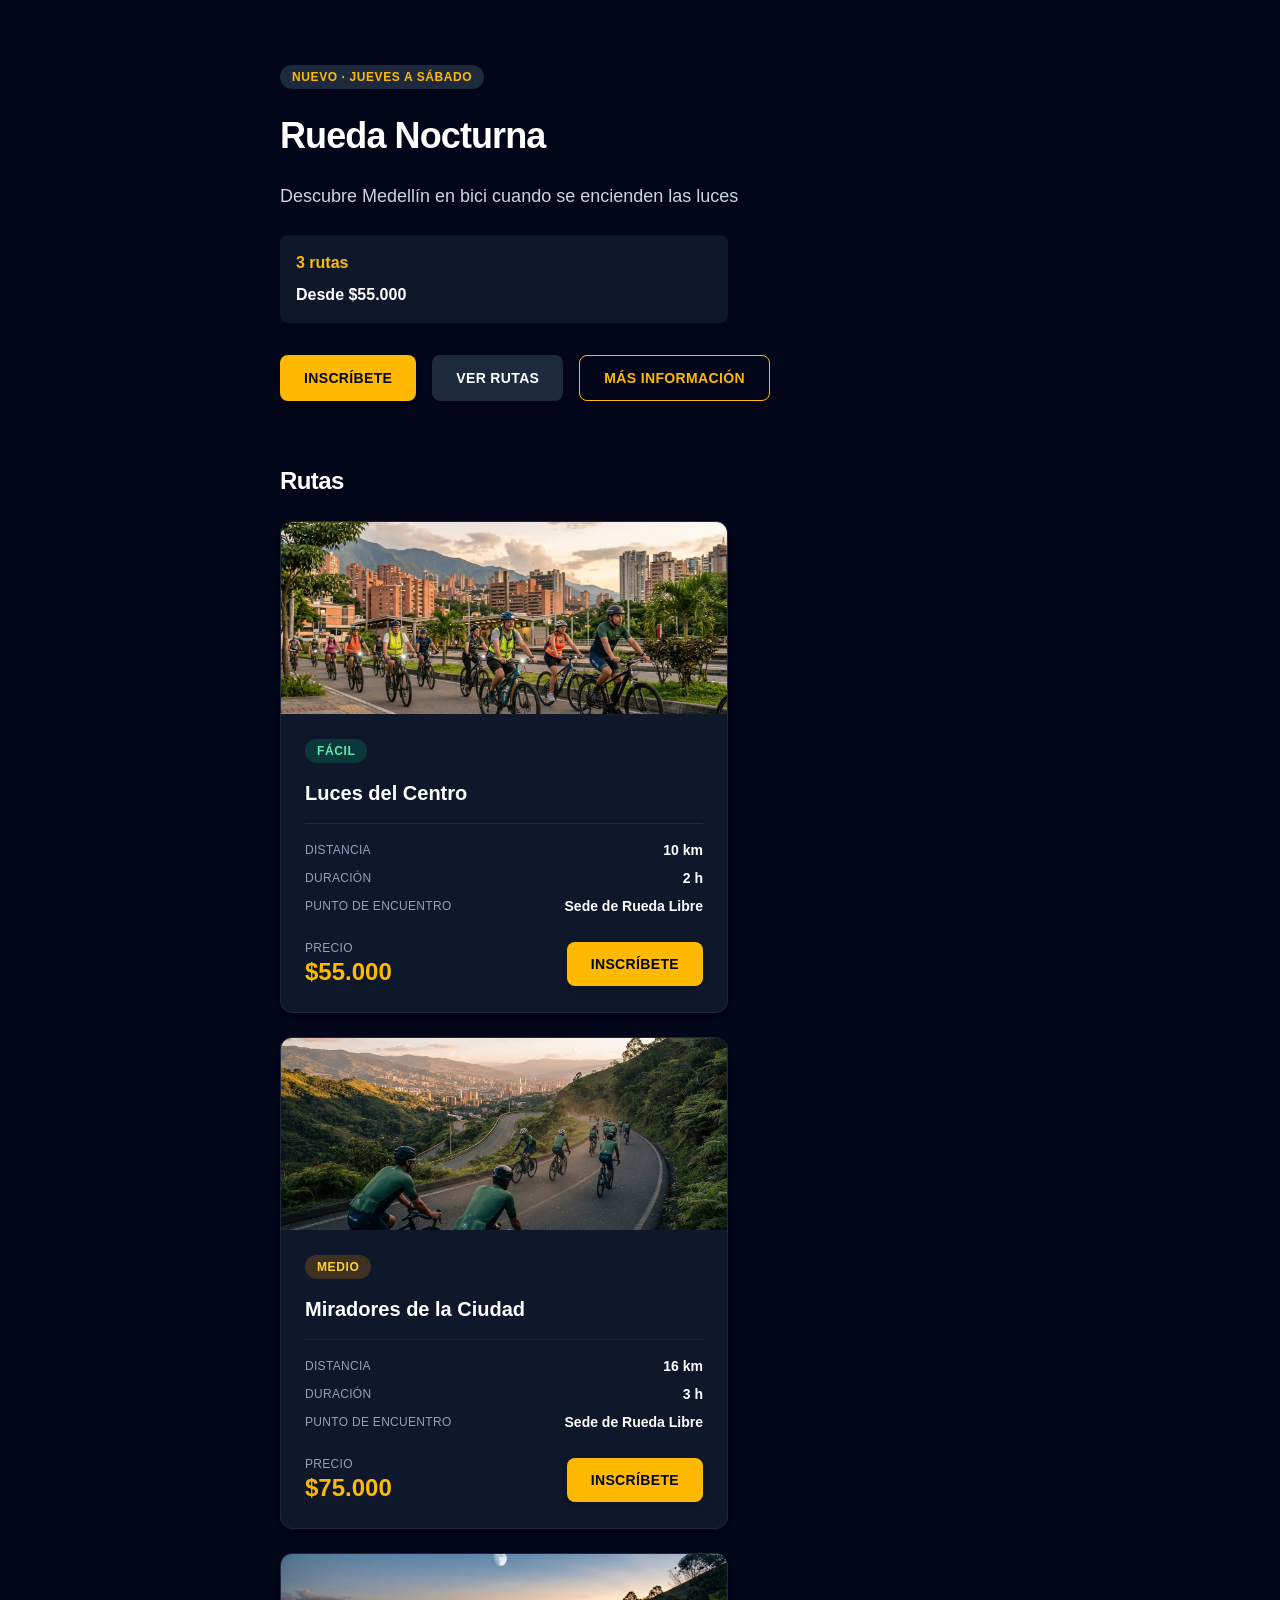
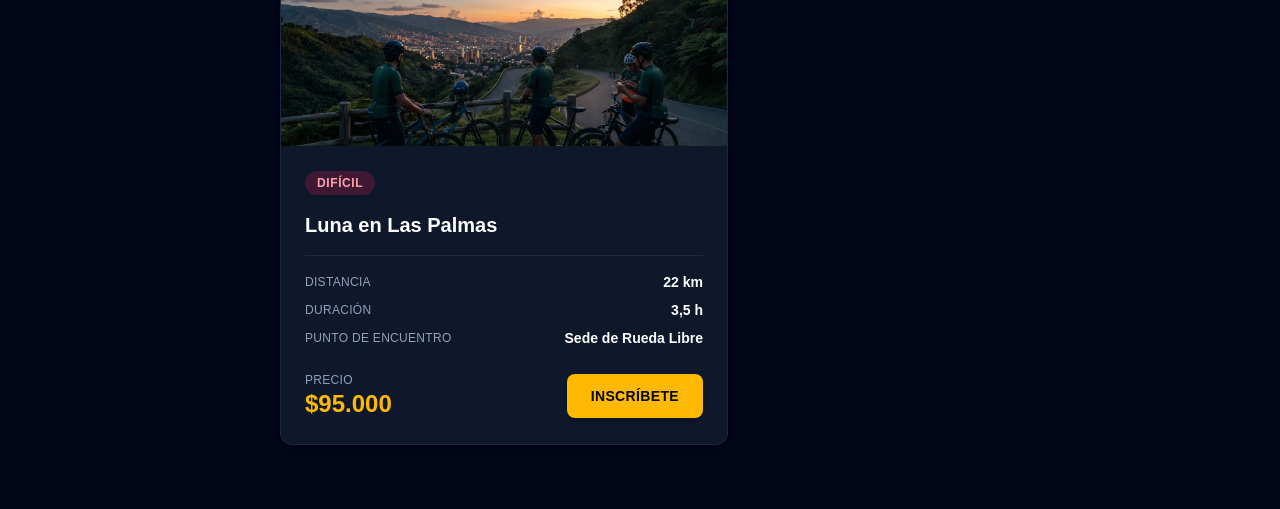
==== nocturna/index.html @ b43eea37 "MiniReto 3 - Sem 3" ====
<!DOCTYPE html>
<html lang="es">

<head>
    <meta charset="UTF-8">
    <meta name="viewport" content="width=device-width, initial-scale=1.0">
    <title>Rueda Nocturna</title>
    <link href="./src/output.css" rel="stylesheet">
</head>

<body class="bg-slate-950 text-white">
    <main class="max-w-3xl mx-auto px-6 py-16 space-y-16">
        <!-- Sección principal -->
        <section class="space-y-6">
            <p
                class="inline-block bg-slate-800 text-amber-400 px-3 py-1 text-xs font-semibold uppercase tracking-wider rounded-full">
                Nuevo · Jueves a sábado
            </p>

            <h1 class="text-4xl font-bold tracking-tight leading-tight text-white">
                Rueda Nocturna
            </h1>

            <p class="max-w-xl text-lg leading-relaxed text-slate-300">
                Descubre Medellín en bici cuando se encienden las luces
            </p>

            <div class="w-full max-w-md bg-slate-900 p-4 space-y-2 rounded-lg">
                <p class="text-base font-semibold text-amber-400">3 rutas</p>
                <p class="text-base font-semibold text-white">Desde $55.000</p>
            </div>

            <div class="flex flex-wrap gap-4 pt-2">
                <!-- Botón principal -->
                <button type="button"
                    class="px-6 py-3 bg-amber-400 text-slate-950 text-sm font-bold uppercase tracking-wide rounded-lg shadow-md hover:bg-amber-300 focus:outline-none focus:ring-2 focus:ring-amber-300 focus:ring-offset-2 focus:ring-offset-slate-950">
                    Inscríbete
                </button>

                <!-- Botón secundario -->
                <button type="button"
                    class="px-6 py-3 bg-slate-800 text-white text-sm font-bold uppercase tracking-wide rounded-lg shadow-sm hover:bg-slate-700 focus:outline-none focus:ring-2 focus:ring-slate-400 focus:ring-offset-2 focus:ring-offset-slate-950">
                    Ver rutas
                </button>

                <!-- Botón de contorno -->
                <button type="button"
                    class="px-6 py-3 border border-amber-400 text-amber-400 text-sm font-bold uppercase tracking-wide rounded-lg shadow-sm hover:bg-amber-400/10 focus:outline-none focus:ring-2 focus:ring-amber-400 focus:ring-offset-2 focus:ring-offset-slate-950">
                    Más información
                </button>
            </div>
        </section>

        <!-- Sección Rutas -->
        <section class="space-y-6">
            <h2 class="text-2xl font-bold tracking-tight text-white">
                Rutas
            </h2>

            <div class="space-y-6">
                <!-- Card 1: Luces del Centro -->
                <article
                    class="w-full max-w-md bg-slate-900 border border-slate-800 rounded-xl shadow-md overflow-hidden hover:border-amber-400 hover:shadow-xl">
                    <img src="../img/luces-centro.jpg" alt="Recorrido nocturno Luces del Centro en bicicleta"
                        class="w-full h-48 object-cover">

                    <div class="p-6 space-y-4">
                        <span
                            class="inline-block px-3 py-1 text-xs font-semibold uppercase tracking-wider rounded-full bg-emerald-500/20 text-emerald-300">
                            Fácil
                        </span>

                        <h3 class="text-xl font-bold text-white">
                            Luces del Centro
                        </h3>

                        <ul class="space-y-2 border-t border-slate-800 pt-4">
                            <li class="flex justify-between items-center">
                                <span class="text-xs uppercase tracking-wide text-slate-400">Distancia</span>
                                <span class="text-sm font-semibold text-white">10 km</span>
                            </li>
                            <li class="flex justify-between items-center">
                                <span class="text-xs uppercase tracking-wide text-slate-400">Duración</span>
                                <span class="text-sm font-semibold text-white">2 h</span>
                            </li>
                            <li class="flex justify-between items-center">
                                <span class="text-xs uppercase tracking-wide text-slate-400">Punto de encuentro</span>
                                <span class="text-sm font-semibold text-white">Sede de Rueda Libre</span>
                            </li>
                        </ul>

                        <div class="pt-2 flex items-center justify-between">
                            <div>
                                <span class="block text-xs uppercase tracking-wide text-slate-400">Precio</span>
                                <span class="text-2xl font-bold text-amber-400">$55.000</span>
                            </div>

                            <button type="button"
                                class="px-6 py-3 bg-amber-400 text-slate-950 text-sm font-bold uppercase tracking-wide rounded-lg shadow-md hover:bg-amber-300 focus:outline-none focus:ring-2 focus:ring-amber-300 focus:ring-offset-2 focus:ring-offset-slate-950">
                                Inscríbete
                            </button>
                        </div>
                    </div>
                </article>

                <!-- Card 2: Miradores de la Ciudad -->
                <article
                    class="w-full max-w-md bg-slate-900 border border-slate-800 rounded-xl shadow-md overflow-hidden hover:border-amber-400 hover:shadow-xl">
                    <img src="../img/miradores-ciudad.jpg" alt="Recorrido nocturno Miradores de la Ciudad en bicicleta"
                        class="w-full h-48 object-cover">

                    <div class="p-6 space-y-4">
                        <span
                            class="inline-block px-3 py-1 text-xs font-semibold uppercase tracking-wider rounded-full bg-amber-500/20 text-amber-300">
                            Medio
                        </span>

                        <h3 class="text-xl font-bold text-white">
                            Miradores de la Ciudad
                        </h3>

                        <ul class="space-y-2 border-t border-slate-800 pt-4">
                            <li class="flex justify-between items-center">
                                <span class="text-xs uppercase tracking-wide text-slate-400">Distancia</span>
                                <span class="text-sm font-semibold text-white">16 km</span>
                            </li>
                            <li class="flex justify-between items-center">
                                <span class="text-xs uppercase tracking-wide text-slate-400">Duración</span>
                                <span class="text-sm font-semibold text-white">3 h</span>
                            </li>
                            <li class="flex justify-between items-center">
                                <span class="text-xs uppercase tracking-wide text-slate-400">Punto de encuentro</span>
                                <span class="text-sm font-semibold text-white">Sede de Rueda Libre</span>
                            </li>
                        </ul>

                        <div class="pt-2 flex items-center justify-between">
                            <div>
                                <span class="block text-xs uppercase tracking-wide text-slate-400">Precio</span>
                                <span class="text-2xl font-bold text-amber-400">$75.000</span>
                            </div>

                            <button type="button"
                                class="px-6 py-3 bg-amber-400 text-slate-950 text-sm font-bold uppercase tracking-wide rounded-lg shadow-md hover:bg-amber-300 focus:outline-none focus:ring-2 focus:ring-amber-300 focus:ring-offset-2 focus:ring-offset-slate-950">
                                Inscríbete
                            </button>
                        </div>
                    </div>
                </article>

                <!-- Card 3: Luna en Las Palmas -->
                <article
                    class="w-full max-w-md bg-slate-900 border border-slate-800 rounded-xl shadow-md overflow-hidden hover:border-amber-400 hover:shadow-xl">
                    <img src="../img/luna-palmas.jpg" alt="Recorrido nocturno Luna en Las Palmas en bicicleta"
                        class="w-full h-48 object-cover">

                    <div class="p-6 space-y-4">
                        <span
                            class="inline-block px-3 py-1 text-xs font-semibold uppercase tracking-wider rounded-full bg-rose-500/20 text-rose-300">
                            Difícil
                        </span>

                        <h3 class="text-xl font-bold text-white">
                            Luna en Las Palmas
                        </h3>

                        <ul class="space-y-2 border-t border-slate-800 pt-4">
                            <li class="flex justify-between items-center">
                                <span class="text-xs uppercase tracking-wide text-slate-400">Distancia</span>
                                <span class="text-sm font-semibold text-white">22 km</span>
                            </li>
                            <li class="flex justify-between items-center">
                                <span class="text-xs uppercase tracking-wide text-slate-400">Duración</span>
                                <span class="text-sm font-semibold text-white">3,5 h</span>
                            </li>
                            <li class="flex justify-between items-center">
                                <span class="text-xs uppercase tracking-wide text-slate-400">Punto de encuentro</span>
                                <span class="text-sm font-semibold text-white">Sede de Rueda Libre</span>
                            </li>
                        </ul>

                        <div class="pt-2 flex items-center justify-between">
                            <div>
                                <span class="block text-xs uppercase tracking-wide text-slate-400">Precio</span>
                                <span class="text-2xl font-bold text-amber-400">$95.000</span>
                            </div>

                            <button type="button"
                                class="px-6 py-3 bg-amber-400 text-slate-950 text-sm font-bold uppercase tracking-wide rounded-lg shadow-md hover:bg-amber-300 focus:outline-none focus:ring-2 focus:ring-amber-300 focus:ring-offset-2 focus:ring-offset-slate-950">
                                Inscríbete
                            </button>
                        </div>
                    </div>
                </article>
            </div>
        </section>
    </main>
</body>

</html>
---- nocturna/src/output.css ----
/*! tailwindcss v4.3.5 | MIT License | https://tailwindcss.com */
@layer properties;
@layer theme, base, components, utilities;
@layer theme {
  :root, :host {
    --font-sans: -apple-system, BlinkMacSystemFont, "Segoe UI", Roboto, "Helvetica Neue",
      "Noto Sans", Arial, sans-serif, "Apple Color Emoji", "Segoe UI Emoji",
      "Segoe UI Symbol", "Noto Color Emoji";
    --font-mono: ui-monospace, SFMono-Regular, Menlo, Monaco, Consolas, "Liberation Mono",
      "Courier New", monospace;
    --color-amber-300: oklch(87.9% 0.169 91.605);
    --color-amber-400: oklch(82.8% 0.189 84.429);
    --color-amber-500: oklch(76.9% 0.188 70.08);
    --color-emerald-300: oklch(84.5% 0.143 164.978);
    --color-emerald-500: oklch(69.6% 0.17 162.48);
    --color-rose-300: oklch(81% 0.117 11.638);
    --color-rose-500: oklch(64.5% 0.246 16.439);
    --color-slate-300: oklch(86.9% 0.022 252.894);
    --color-slate-400: oklch(70.4% 0.04 256.788);
    --color-slate-700: oklch(37.2% 0.044 257.287);
    --color-slate-800: oklch(27.9% 0.041 260.031);
    --color-slate-900: oklch(20.8% 0.042 265.755);
    --color-slate-950: oklch(12.9% 0.042 264.695);
    --color-white: #fff;
    --spacing: 0.25rem;
    --container-md: 28rem;
    --container-xl: 36rem;
    --container-3xl: 48rem;
    --text-xs: 0.75rem;
    --text-xs--line-height: calc(1 / 0.75);
    --text-sm: 0.875rem;
    --text-sm--line-height: calc(1.25 / 0.875);
    --text-base: 1rem;
    --text-base--line-height: calc(1.5 / 1);
    --text-lg: 1.125rem;
    --text-lg--line-height: calc(1.75 / 1.125);
    --text-xl: 1.25rem;
    --text-xl--line-height: calc(1.75 / 1.25);
    --text-2xl: 1.5rem;
    --text-2xl--line-height: calc(2 / 1.5);
    --text-4xl: 2.25rem;
    --text-4xl--line-height: calc(2.5 / 2.25);
    --font-weight-semibold: 600;
    --font-weight-bold: 700;
    --tracking-tight: -0.025em;
    --tracking-wide: 0.025em;
    --tracking-wider: 0.05em;
    --leading-tight: 1.25;
    --leading-relaxed: 1.625;
    --radius-lg: 0.5rem;
    --radius-xl: 0.75rem;
    --default-font-family: var(--font-sans);
    --default-mono-font-family: var(--font-mono);
  }
}
@layer base {
  *, ::after, ::before, ::backdrop, ::file-selector-button {
    box-sizing: border-box;
    margin: 0;
    padding: 0;
    border: 0 solid;
  }
  html, :host {
    line-height: 1.5;
    -webkit-text-size-adjust: 100%;
    tab-size: 4;
    font-family: var(--default-font-family, -apple-system, BlinkMacSystemFont, "Segoe UI", Roboto, "Helvetica Neue", "Noto Sans", Arial, sans-serif, "Apple Color Emoji", "Segoe UI Emoji", "Segoe UI Symbol", "Noto Color Emoji");
    font-feature-settings: var(--default-font-feature-settings, normal);
    font-variation-settings: var(--default-font-variation-settings, normal);
    -webkit-tap-highlight-color: transparent;
  }
  hr {
    height: 0;
    color: inherit;
    border-top-width: 1px;
  }
  abbr:where([title]) {
    -webkit-text-decoration: underline dotted;
    text-decoration: underline dotted;
  }
  h1, h2, h3, h4, h5, h6 {
    font-size: inherit;
    font-weight: inherit;
  }
  a {
    color: inherit;
    -webkit-text-decoration: inherit;
    text-decoration: inherit;
  }
  b, strong {
    font-weight: bolder;
  }
  code, kbd, samp, pre {
    font-family: var(--default-mono-font-family, ui-monospace, SFMono-Regular, Menlo, Monaco, Consolas, "Liberation Mono", "Courier New", monospace);
    font-feature-settings: var(--default-mono-font-feature-settings, normal);
    font-variation-settings: var(--default-mono-font-variation-settings, normal);
    font-size: 1em;
  }
  small {
    font-size: 80%;
  }
  sub, sup {
    font-size: 75%;
    line-height: 0;
    position: relative;
    vertical-align: baseline;
  }
  sub {
    bottom: -0.25em;
  }
  sup {
    top: -0.5em;
  }
  table {
    text-indent: 0;
    border-color: inherit;
    border-collapse: collapse;
  }
  :-moz-focusring:where(:not(iframe)) {
    outline: auto;
  }
  progress {
    vertical-align: baseline;
  }
  summary {
    display: list-item;
  }
  ol, ul, menu {
    list-style: none;
  }
  img, svg, video, canvas, audio, iframe, embed, object {
    display: block;
    vertical-align: middle;
  }
  img, video {
    max-width: 100%;
    height: auto;
  }
  button, input, select, optgroup, textarea, ::file-selector-button {
    font: inherit;
    font-feature-settings: inherit;
    font-variation-settings: inherit;
    letter-spacing: inherit;
    color: inherit;
    border-radius: 0;
    background-color: transparent;
    opacity: 1;
  }
  :where(select:is([multiple], [size])) optgroup {
    font-weight: bolder;
  }
  :where(select:is([multiple], [size])) optgroup option {
    padding-inline-start: 20px;
  }
  ::file-selector-button {
    margin-inline-end: 4px;
  }
  ::placeholder {
    opacity: 1;
  }
  @supports (not (-webkit-appearance: -apple-pay-button))  or (contain-intrinsic-size: 1px) {
    ::placeholder {
      color: currentcolor;
      @supports (color: color-mix(in lab, red, red)) {
        color: color-mix(in oklab, currentcolor 50%, transparent);
      }
    }
  }
  textarea {
    resize: vertical;
  }
  ::-webkit-search-decoration {
    -webkit-appearance: none;
  }
  ::-webkit-date-and-time-value {
    min-height: 1lh;
    text-align: inherit;
  }
  ::-webkit-datetime-edit {
    display: inline-flex;
  }
  ::-webkit-datetime-edit-fields-wrapper {
    padding: 0;
  }
  ::-webkit-datetime-edit, ::-webkit-datetime-edit-year-field, ::-webkit-datetime-edit-month-field, ::-webkit-datetime-edit-day-field, ::-webkit-datetime-edit-hour-field, ::-webkit-datetime-edit-minute-field, ::-webkit-datetime-edit-second-field, ::-webkit-datetime-edit-millisecond-field, ::-webkit-datetime-edit-meridiem-field {
    padding-block: 0;
  }
  ::-webkit-calendar-picker-indicator {
    line-height: 1;
  }
  :-moz-ui-invalid {
    box-shadow: none;
  }
  button, input:where([type="button"], [type="reset"], [type="submit"]), ::file-selector-button {
    appearance: button;
  }
  ::-webkit-inner-spin-button, ::-webkit-outer-spin-button {
    height: auto;
  }
  [hidden]:where(:not([hidden="until-found"])) {
    display: none !important;
  }
}
@layer utilities {
  .mx-auto {
    margin-inline: auto;
  }
  .mt-2 {
    margin-top: calc(var(--spacing) * 2);
  }
  .block {
    display: block;
  }
  .flex {
    display: flex;
  }
  .inline-block {
    display: inline-block;
  }
  .table {
    display: table;
  }
  .h-48 {
    height: calc(var(--spacing) * 48);
  }
  .w-full {
    width: 100%;
  }
  .max-w-3xl {
    max-width: var(--container-3xl);
  }
  .max-w-md {
    max-width: var(--container-md);
  }
  .max-w-xl {
    max-width: var(--container-xl);
  }
  .border-collapse {
    border-collapse: collapse;
  }
  .resize {
    resize: both;
  }
  .flex-wrap {
    flex-wrap: wrap;
  }
  .items-center {
    align-items: center;
  }
  .justify-between {
    justify-content: space-between;
  }
  .gap-4 {
    gap: calc(var(--spacing) * 4);
  }
  :where(.space-y-2 > :not(:last-child)) {
    --tw-space-y-reverse: 0;
    margin-block-start: calc(calc(var(--spacing) * 2) * var(--tw-space-y-reverse));
    margin-block-end: calc(calc(var(--spacing) * 2) * calc(1 - var(--tw-space-y-reverse)));
  }
  :where(.space-y-4 > :not(:last-child)) {
    --tw-space-y-reverse: 0;
    margin-block-start: calc(calc(var(--spacing) * 4) * var(--tw-space-y-reverse));
    margin-block-end: calc(calc(var(--spacing) * 4) * calc(1 - var(--tw-space-y-reverse)));
  }
  :where(.space-y-6 > :not(:last-child)) {
    --tw-space-y-reverse: 0;
    margin-block-start: calc(calc(var(--spacing) * 6) * var(--tw-space-y-reverse));
    margin-block-end: calc(calc(var(--spacing) * 6) * calc(1 - var(--tw-space-y-reverse)));
  }
  :where(.space-y-16 > :not(:last-child)) {
    --tw-space-y-reverse: 0;
    margin-block-start: calc(calc(var(--spacing) * 16) * var(--tw-space-y-reverse));
    margin-block-end: calc(calc(var(--spacing) * 16) * calc(1 - var(--tw-space-y-reverse)));
  }
  .overflow-hidden {
    overflow: hidden;
  }
  .rounded-full {
    border-radius: calc(infinity * 1px);
  }
  .rounded-lg {
    border-radius: var(--radius-lg);
  }
  .rounded-xl {
    border-radius: var(--radius-xl);
  }
  .border {
    border-style: var(--tw-border-style);
    border-width: 1px;
  }
  .border-t {
    border-top-style: var(--tw-border-style);
    border-top-width: 1px;
  }
  .border-amber-400 {
    border-color: var(--color-amber-400);
  }
  .border-slate-800 {
    border-color: var(--color-slate-800);
  }
  .bg-amber-400 {
    background-color: var(--color-amber-400);
  }
  .bg-amber-500\/20 {
    background-color: color-mix(in srgb, oklch(76.9% 0.188 70.08) 20%, transparent);
    @supports (color: color-mix(in lab, red, red)) {
      background-color: color-mix(in oklab, var(--color-amber-500) 20%, transparent);
    }
  }
  .bg-emerald-500\/20 {
    background-color: color-mix(in srgb, oklch(69.6% 0.17 162.48) 20%, transparent);
    @supports (color: color-mix(in lab, red, red)) {
      background-color: color-mix(in oklab, var(--color-emerald-500) 20%, transparent);
    }
  }
  .bg-rose-500\/20 {
    background-color: color-mix(in srgb, oklch(64.5% 0.246 16.439) 20%, transparent);
    @supports (color: color-mix(in lab, red, red)) {
      background-color: color-mix(in oklab, var(--color-rose-500) 20%, transparent);
    }
  }
  .bg-slate-800 {
    background-color: var(--color-slate-800);
  }
  .bg-slate-900 {
    background-color: var(--color-slate-900);
  }
  .bg-slate-950 {
    background-color: var(--color-slate-950);
  }
  .object-cover {
    object-fit: cover;
  }
  .p-4 {
    padding: calc(var(--spacing) * 4);
  }
  .p-6 {
    padding: calc(var(--spacing) * 6);
  }
  .px-3 {
    padding-inline: calc(var(--spacing) * 3);
  }
  .px-6 {
    padding-inline: calc(var(--spacing) * 6);
  }
  .py-1 {
    padding-block: var(--spacing);
  }
  .py-3 {
    padding-block: calc(var(--spacing) * 3);
  }
  .py-16 {
    padding-block: calc(var(--spacing) * 16);
  }
  .pt-2 {
    padding-top: calc(var(--spacing) * 2);
  }
  .pt-4 {
    padding-top: calc(var(--spacing) * 4);
  }
  .text-2xl {
    font-size: var(--text-2xl);
    line-height: var(--tw-leading, var(--text-2xl--line-height));
  }
  .text-4xl {
    font-size: var(--text-4xl);
    line-height: var(--tw-leading, var(--text-4xl--line-height));
  }
  .text-base {
    font-size: var(--text-base);
    line-height: var(--tw-leading, var(--text-base--line-height));
  }
  .text-lg {
    font-size: var(--text-lg);
    line-height: var(--tw-leading, var(--text-lg--line-height));
  }
  .text-sm {
    font-size: var(--text-sm);
    line-height: var(--tw-leading, var(--text-sm--line-height));
  }
  .text-xl {
    font-size: var(--text-xl);
    line-height: var(--tw-leading, var(--text-xl--line-height));
  }
  .text-xs {
    font-size: var(--text-xs);
    line-height: var(--tw-leading, var(--text-xs--line-height));
  }
  .leading-relaxed {
    --tw-leading: var(--leading-relaxed);
    line-height: var(--leading-relaxed);
  }
  .leading-tight {
    --tw-leading: var(--leading-tight);
    line-height: var(--leading-tight);
  }
  .font-bold {
    --tw-font-weight: var(--font-weight-bold);
    font-weight: var(--font-weight-bold);
  }
  .font-semibold {
    --tw-font-weight: var(--font-weight-semibold);
    font-weight: var(--font-weight-semibold);
  }
  .tracking-tight {
    --tw-tracking: var(--tracking-tight);
    letter-spacing: var(--tracking-tight);
  }
  .tracking-wide {
    --tw-tracking: var(--tracking-wide);
    letter-spacing: var(--tracking-wide);
  }
  .tracking-wider {
    --tw-tracking: var(--tracking-wider);
    letter-spacing: var(--tracking-wider);
  }
  .text-amber-300 {
    color: var(--color-amber-300);
  }
  .text-amber-400 {
    color: var(--color-amber-400);
  }
  .text-emerald-300 {
    color: var(--color-emerald-300);
  }
  .text-rose-300 {
    color: var(--color-rose-300);
  }
  .text-slate-300 {
    color: var(--color-slate-300);
  }
  .text-slate-400 {
    color: var(--color-slate-400);
  }
  .text-slate-950 {
    color: var(--color-slate-950);
  }
  .text-white {
    color: var(--color-white);
  }
  .uppercase {
    text-transform: uppercase;
  }
  .underline {
    text-decoration-line: underline;
  }
  .shadow-md {
    --tw-shadow: 0 4px 6px -1px var(--tw-shadow-color, rgb(0 0 0 / 0.1)), 0 2px 4px -2px var(--tw-shadow-color, rgb(0 0 0 / 0.1));
    box-shadow: var(--tw-inset-shadow), var(--tw-inset-ring-shadow), var(--tw-ring-offset-shadow), var(--tw-ring-shadow), var(--tw-shadow);
  }
  .shadow-sm {
    --tw-shadow: 0 1px 3px 0 var(--tw-shadow-color, rgb(0 0 0 / 0.1)), 0 1px 2px -1px var(--tw-shadow-color, rgb(0 0 0 / 0.1));
    box-shadow: var(--tw-inset-shadow), var(--tw-inset-ring-shadow), var(--tw-ring-offset-shadow), var(--tw-ring-shadow), var(--tw-shadow);
  }
  .outline {
    outline-style: var(--tw-outline-style);
    outline-width: 1px;
  }
  @media (hover: hover) {
    .hover\:border-amber-400:hover {
      border-color: var(--color-amber-400);
    }
    .hover\:bg-amber-300:hover {
      background-color: var(--color-amber-300);
    }
    .hover\:bg-amber-400\/10:hover {
      background-color: color-mix(in srgb, oklch(82.8% 0.189 84.429) 10%, transparent);
    }
    @supports (color: color-mix(in lab, red, red)) {
      .hover\:bg-amber-400\/10:hover {
        background-color: color-mix(in oklab, var(--color-amber-400) 10%, transparent);
      }
    }
    .hover\:bg-slate-700:hover {
      background-color: var(--color-slate-700);
    }
    .hover\:shadow-xl:hover {
      --tw-shadow: 0 20px 25px -5px var(--tw-shadow-color, rgb(0 0 0 / 0.1)), 0 8px 10px -6px var(--tw-shadow-color, rgb(0 0 0 / 0.1));
      box-shadow: var(--tw-inset-shadow), var(--tw-inset-ring-shadow), var(--tw-ring-offset-shadow), var(--tw-ring-shadow), var(--tw-shadow);
    }
  }
  .focus\:ring-2:focus {
    --tw-ring-shadow: var(--tw-ring-inset, ) 0 0 0 calc(2px + var(--tw-ring-offset-width)) var(--tw-ring-color, currentcolor);
    box-shadow: var(--tw-inset-shadow), var(--tw-inset-ring-shadow), var(--tw-ring-offset-shadow), var(--tw-ring-shadow), var(--tw-shadow);
  }
  .focus\:ring-amber-300:focus {
    --tw-ring-color: var(--color-amber-300);
  }
  .focus\:ring-amber-400:focus {
    --tw-ring-color: var(--color-amber-400);
  }
  .focus\:ring-slate-400:focus {
    --tw-ring-color: var(--color-slate-400);
  }
  .focus\:ring-offset-2:focus {
    --tw-ring-offset-width: 2px;
    --tw-ring-offset-shadow: var(--tw-ring-inset, ) 0 0 0 var(--tw-ring-offset-width) var(--tw-ring-offset-color);
  }
  .focus\:ring-offset-slate-950:focus {
    --tw-ring-offset-color: var(--color-slate-950);
  }
  .focus\:outline-none:focus {
    --tw-outline-style: none;
    outline-style: none;
  }
}
@property --tw-space-y-reverse {
  syntax: "*";
  inherits: false;
  initial-value: 0;
}
@property --tw-border-style {
  syntax: "*";
  inherits: false;
  initial-value: solid;
}
@property --tw-leading {
  syntax: "*";
  inherits: false;
}
@property --tw-font-weight {
  syntax: "*";
  inherits: false;
}
@property --tw-tracking {
  syntax: "*";
  inherits: false;
}
@property --tw-shadow {
  syntax: "*";
  inherits: false;
  initial-value: 0 0 #0000;
}
@property --tw-shadow-color {
  syntax: "*";
  inherits: false;
}
@property --tw-shadow-alpha {
  syntax: "<percentage>";
  inherits: false;
  initial-value: 100%;
}
@property --tw-inset-shadow {
  syntax: "*";
  inherits: false;
  initial-value: 0 0 #0000;
}
@property --tw-inset-shadow-color {
  syntax: "*";
  inherits: false;
}
@property --tw-inset-shadow-alpha {
  syntax: "<percentage>";
  inherits: false;
  initial-value: 100%;
}
@property --tw-ring-color {
  syntax: "*";
  inherits: false;
}
@property --tw-ring-shadow {
  syntax: "*";
  inherits: false;
  initial-value: 0 0 #0000;
}
@property --tw-inset-ring-color {
  syntax: "*";
  inherits: false;
}
@property --tw-inset-ring-shadow {
  syntax: "*";
  inherits: false;
  initial-value: 0 0 #0000;
}
@property --tw-ring-inset {
  syntax: "*";
  inherits: false;
}
@property --tw-ring-offset-width {
  syntax: "<length>";
  inherits: false;
  initial-value: 0px;
}
@property --tw-ring-offset-color {
  syntax: "*";
  inherits: false;
  initial-value: #fff;
}
@property --tw-ring-offset-shadow {
  syntax: "*";
  inherits: false;
  initial-value: 0 0 #0000;
}
@property --tw-outline-style {
  syntax: "*";
  inherits: false;
  initial-value: solid;
}
@layer properties {
  @supports ((-webkit-hyphens: none) and (not (margin-trim: block))) or ((-moz-orient: inline) and (not (color:rgb(from red r g b)))) {
    *, ::before, ::after, ::backdrop {
      --tw-space-y-reverse: 0;
      --tw-border-style: solid;
      --tw-leading: initial;
      --tw-font-weight: initial;
      --tw-tracking: initial;
      --tw-shadow: 0 0 #0000;
      --tw-shadow-color: initial;
      --tw-shadow-alpha: 100%;
      --tw-inset-shadow: 0 0 #0000;
      --tw-inset-shadow-color: initial;
      --tw-inset-shadow-alpha: 100%;
      --tw-ring-color: initial;
      --tw-ring-shadow: 0 0 #0000;
      --tw-inset-ring-color: initial;
      --tw-inset-ring-shadow: 0 0 #0000;
      --tw-ring-inset: initial;
      --tw-ring-offset-width: 0px;
      --tw-ring-offset-color: #fff;
      --tw-ring-offset-shadow: 0 0 #0000;
      --tw-outline-style: solid;
    }
  }
}
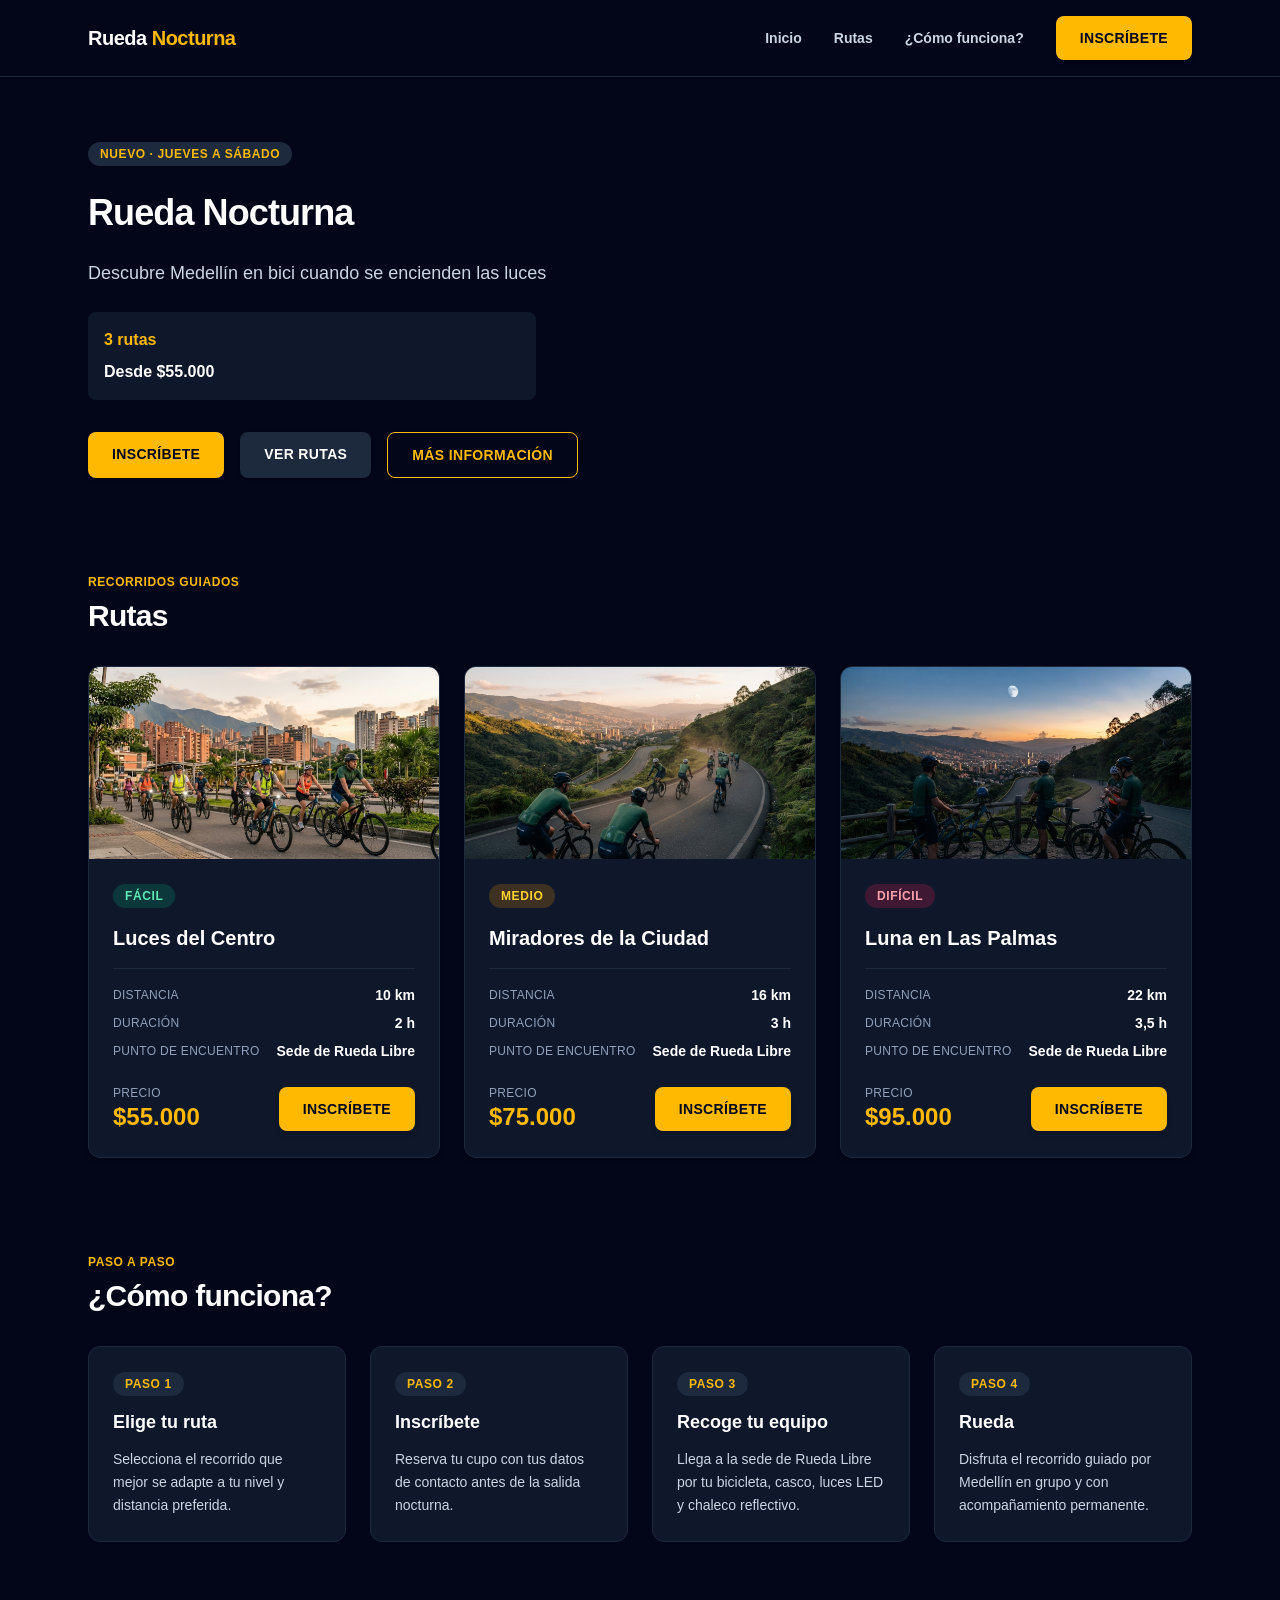
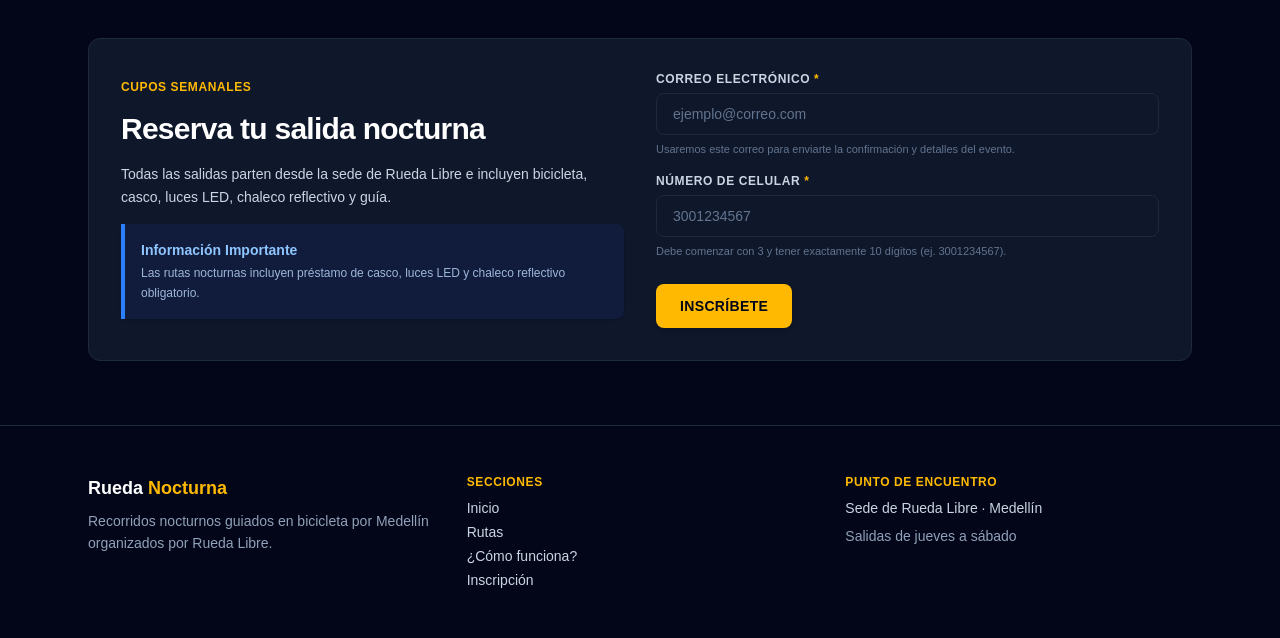
==== commit b2df3b16: "MiniReto 5 - Sem 3" ====
--- a/nocturna/index.html
+++ b/nocturna/index.html
@@ -4,197 +4,369 @@
 <head>
     <meta charset="UTF-8">
     <meta name="viewport" content="width=device-width, initial-scale=1.0">
-    <title>Rueda Nocturna</title>
+    <title>Rueda Nocturna · Rueda Libre</title>
     <link href="./src/output.css" rel="stylesheet">
 </head>
 
 <body class="bg-slate-950 text-white">
-    <main class="max-w-3xl mx-auto px-6 py-16 space-y-16">
-        <!-- Sección principal -->
-        <section class="space-y-6">
-            <p
-                class="inline-block bg-slate-800 text-amber-400 px-3 py-1 text-xs font-semibold uppercase tracking-wider rounded-full">
-                Nuevo · Jueves a sábado
-            </p>
-
-            <h1 class="text-4xl font-bold tracking-tight leading-tight text-white">
-                Rueda Nocturna
-            </h1>
-
-            <p class="max-w-xl text-lg leading-relaxed text-slate-300">
-                Descubre Medellín en bici cuando se encienden las luces
-            </p>
-
-            <div class="w-full max-w-md bg-slate-900 p-4 space-y-2 rounded-lg">
-                <p class="text-base font-semibold text-amber-400">3 rutas</p>
-                <p class="text-base font-semibold text-white">Desde $55.000</p>
-            </div>
-
-            <div class="flex flex-wrap gap-4 pt-2">
-                <!-- Botón principal -->
-                <button type="button"
+    <!-- Encabezado -->
+    <header class="border-b border-slate-800 bg-slate-950">
+        <div class="max-w-6xl mx-auto px-6 py-4 flex justify-between items-center">
+            <a href="#inicio" class="text-xl font-bold tracking-tight text-white">
+                Rueda <span class="text-amber-400">Nocturna</span>
+            </a>
+
+            <nav class="flex items-center gap-8">
+                <a href="#inicio" class="text-sm font-semibold text-slate-300 hover:text-amber-400">Inicio</a>
+                <a href="#rutas" class="text-sm font-semibold text-slate-300 hover:text-amber-400">Rutas</a>
+                <a href="#como-funciona" class="text-sm font-semibold text-slate-300 hover:text-amber-400">¿Cómo
+                    funciona?</a>
+                <a href="#inscripcion"
                     class="px-6 py-3 bg-amber-400 text-slate-950 text-sm font-bold uppercase tracking-wide rounded-lg shadow-md hover:bg-amber-300 focus:outline-none focus:ring-2 focus:ring-amber-300 focus:ring-offset-2 focus:ring-offset-slate-950">
                     Inscríbete
-                </button>
-
-                <!-- Botón secundario -->
-                <button type="button"
-                    class="px-6 py-3 bg-slate-800 text-white text-sm font-bold uppercase tracking-wide rounded-lg shadow-sm hover:bg-slate-700 focus:outline-none focus:ring-2 focus:ring-slate-400 focus:ring-offset-2 focus:ring-offset-slate-950">
-                    Ver rutas
-                </button>
-
-                <!-- Botón de contorno -->
-                <button type="button"
-                    class="px-6 py-3 border border-amber-400 text-amber-400 text-sm font-bold uppercase tracking-wide rounded-lg shadow-sm hover:bg-amber-400/10 focus:outline-none focus:ring-2 focus:ring-amber-400 focus:ring-offset-2 focus:ring-offset-slate-950">
-                    Más información
-                </button>
+                </a>
+            </nav>
+        </div>
+    </header>
+
+    <!-- Contenido principal -->
+    <main class="py-16 space-y-24">
+        <!-- 1. Sección principal -->
+        <section id="inicio">
+            <div class="max-w-6xl mx-auto px-6 space-y-6">
+                <p
+                    class="inline-block bg-slate-800 text-amber-400 px-3 py-1 text-xs font-semibold uppercase tracking-wider rounded-full">
+                    Nuevo · Jueves a sábado
+                </p>
+
+                <h1 class="text-4xl font-bold tracking-tight leading-tight text-white">
+                    Rueda Nocturna
+                </h1>
+
+                <p class="max-w-xl text-lg leading-relaxed text-slate-300">
+                    Descubre Medellín en bici cuando se encienden las luces
+                </p>
+
+                <div class="w-full max-w-md bg-slate-900 p-4 space-y-2 rounded-lg">
+                    <p class="text-base font-semibold text-amber-400">3 rutas</p>
+                    <p class="text-base font-semibold text-white">Desde $55.000</p>
+                </div>
+
+                <div class="flex flex-wrap gap-4 pt-2">
+                    <!-- Botón principal del kit -->
+                    <a href="#inscripcion"
+                        class="px-6 py-3 bg-amber-400 text-slate-950 text-sm font-bold uppercase tracking-wide rounded-lg shadow-md hover:bg-amber-300 focus:outline-none focus:ring-2 focus:ring-amber-300 focus:ring-offset-2 focus:ring-offset-slate-950">
+                        Inscríbete
+                    </a>
+
+                    <!-- Botón secundario del kit -->
+                    <a href="#rutas"
+                        class="px-6 py-3 bg-slate-800 text-white text-sm font-bold uppercase tracking-wide rounded-lg shadow-sm hover:bg-slate-700 focus:outline-none focus:ring-2 focus:ring-slate-400 focus:ring-offset-2 focus:ring-offset-slate-950">
+                        Ver rutas
+                    </a>
+
+                    <!-- Botón de contorno del kit -->
+                    <a href="#como-funciona"
+                        class="px-6 py-3 border border-amber-400 text-amber-400 text-sm font-bold uppercase tracking-wide rounded-lg shadow-sm hover:bg-amber-400/10 focus:outline-none focus:ring-2 focus:ring-amber-400 focus:ring-offset-2 focus:ring-offset-slate-950">
+                        Más información
+                    </a>
+                </div>
             </div>
         </section>
 
-        <!-- Sección Rutas -->
-        <section class="space-y-6">
-            <h2 class="text-2xl font-bold tracking-tight text-white">
-                Rutas
-            </h2>
-
-            <div class="space-y-6">
-                <!-- Card 1: Luces del Centro -->
-                <article
-                    class="w-full max-w-md bg-slate-900 border border-slate-800 rounded-xl shadow-md overflow-hidden hover:border-amber-400 hover:shadow-xl">
-                    <img src="../img/luces-centro.jpg" alt="Recorrido nocturno Luces del Centro en bicicleta"
-                        class="w-full h-48 object-cover">
-
-                    <div class="p-6 space-y-4">
+        <!-- 2. Sección Rutas (tres cards en fila) -->
+        <section id="rutas">
+            <div class="max-w-6xl mx-auto px-6 space-y-8">
+                <div class="space-y-2">
+                    <p class="text-xs font-semibold uppercase tracking-wider text-amber-400">Recorridos guiados</p>
+                    <h2 class="text-3xl font-bold tracking-tight text-white">Rutas</h2>
+                </div>
+
+                <div class="grid grid-cols-3 gap-6">
+                    <!-- Card 1: Luces del Centro -->
+                    <article
+                        class="bg-slate-900 border border-slate-800 rounded-xl shadow-md overflow-hidden hover:border-amber-400 hover:shadow-xl">
+                        <img src="../img/luces-centro.jpg" alt="Recorrido nocturno Luces del Centro en bicicleta"
+                            class="w-full h-48 object-cover">
+
+                        <div class="p-6 space-y-4">
+                            <span
+                                class="inline-block px-3 py-1 text-xs font-semibold uppercase tracking-wider rounded-full bg-emerald-500/20 text-emerald-300">
+                                Fácil
+                            </span>
+
+                            <h3 class="text-xl font-bold text-white">Luces del Centro</h3>
+
+                            <ul class="space-y-2 border-t border-slate-800 pt-4">
+                                <li class="flex justify-between items-center">
+                                    <span class="text-xs uppercase tracking-wide text-slate-400">Distancia</span>
+                                    <span class="text-sm font-semibold text-white">10 km</span>
+                                </li>
+                                <li class="flex justify-between items-center">
+                                    <span class="text-xs uppercase tracking-wide text-slate-400">Duración</span>
+                                    <span class="text-sm font-semibold text-white">2 h</span>
+                                </li>
+                                <li class="flex justify-between items-center">
+                                    <span class="text-xs uppercase tracking-wide text-slate-400">Punto de
+                                        encuentro</span>
+                                    <span class="text-sm font-semibold text-white">Sede de Rueda Libre</span>
+                                </li>
+                            </ul>
+
+                            <div class="pt-2 flex items-center justify-between">
+                                <div>
+                                    <span class="block text-xs uppercase tracking-wide text-slate-400">Precio</span>
+                                    <span class="text-2xl font-bold text-amber-400">$55.000</span>
+                                </div>
+
+                                <a href="#inscripcion"
+                                    class="px-6 py-3 bg-amber-400 text-slate-950 text-sm font-bold uppercase tracking-wide rounded-lg shadow-md hover:bg-amber-300 focus:outline-none focus:ring-2 focus:ring-amber-300 focus:ring-offset-2 focus:ring-offset-slate-950">
+                                    Inscríbete
+                                </a>
+                            </div>
+                        </div>
+                    </article>
+
+                    <!-- Card 2: Miradores de la Ciudad -->
+                    <article
+                        class="bg-slate-900 border border-slate-800 rounded-xl shadow-md overflow-hidden hover:border-amber-400 hover:shadow-xl">
+                        <img src="../img/miradores-ciudad.jpg"
+                            alt="Recorrido nocturno Miradores de la Ciudad en bicicleta"
+                            class="w-full h-48 object-cover">
+
+                        <div class="p-6 space-y-4">
+                            <span
+                                class="inline-block px-3 py-1 text-xs font-semibold uppercase tracking-wider rounded-full bg-amber-500/20 text-amber-300">
+                                Medio
+                            </span>
+
+                            <h3 class="text-xl font-bold text-white">Miradores de la Ciudad</h3>
+
+                            <ul class="space-y-2 border-t border-slate-800 pt-4">
+                                <li class="flex justify-between items-center">
+                                    <span class="text-xs uppercase tracking-wide text-slate-400">Distancia</span>
+                                    <span class="text-sm font-semibold text-white">16 km</span>
+                                </li>
+                                <li class="flex justify-between items-center">
+                                    <span class="text-xs uppercase tracking-wide text-slate-400">Duración</span>
+                                    <span class="text-sm font-semibold text-white">3 h</span>
+                                </li>
+                                <li class="flex justify-between items-center">
+                                    <span class="text-xs uppercase tracking-wide text-slate-400">Punto de
+                                        encuentro</span>
+                                    <span class="text-sm font-semibold text-white">Sede de Rueda Libre</span>
+                                </li>
+                            </ul>
+
+                            <div class="pt-2 flex items-center justify-between">
+                                <div>
+                                    <span class="block text-xs uppercase tracking-wide text-slate-400">Precio</span>
+                                    <span class="text-2xl font-bold text-amber-400">$75.000</span>
+                                </div>
+
+                                <a href="#inscripcion"
+                                    class="px-6 py-3 bg-amber-400 text-slate-950 text-sm font-bold uppercase tracking-wide rounded-lg shadow-md hover:bg-amber-300 focus:outline-none focus:ring-2 focus:ring-amber-300 focus:ring-offset-2 focus:ring-offset-slate-950">
+                                    Inscríbete
+                                </a>
+                            </div>
+                        </div>
+                    </article>
+
+                    <!-- Card 3: Luna en Las Palmas -->
+                    <article
+                        class="bg-slate-900 border border-slate-800 rounded-xl shadow-md overflow-hidden hover:border-amber-400 hover:shadow-xl">
+                        <img src="../img/luna-palmas.jpg" alt="Recorrido nocturno Luna en Las Palmas en bicicleta"
+                            class="w-full h-48 object-cover">
+
+                        <div class="p-6 space-y-4">
+                            <span
+                                class="inline-block px-3 py-1 text-xs font-semibold uppercase tracking-wider rounded-full bg-rose-500/20 text-rose-300">
+                                Difícil
+                            </span>
+
+                            <h3 class="text-xl font-bold text-white">Luna en Las Palmas</h3>
+
+                            <ul class="space-y-2 border-t border-slate-800 pt-4">
+                                <li class="flex justify-between items-center">
+                                    <span class="text-xs uppercase tracking-wide text-slate-400">Distancia</span>
+                                    <span class="text-sm font-semibold text-white">22 km</span>
+                                </li>
+                                <li class="flex justify-between items-center">
+                                    <span class="text-xs uppercase tracking-wide text-slate-400">Duración</span>
+                                    <span class="text-sm font-semibold text-white">3,5 h</span>
+                                </li>
+                                <li class="flex justify-between items-center">
+                                    <span class="text-xs uppercase tracking-wide text-slate-400">Punto de
+                                        encuentro</span>
+                                    <span class="text-sm font-semibold text-white">Sede de Rueda Libre</span>
+                                </li>
+                            </ul>
+
+                            <div class="pt-2 flex items-center justify-between">
+                                <div>
+                                    <span class="block text-xs uppercase tracking-wide text-slate-400">Precio</span>
+                                    <span class="text-2xl font-bold text-amber-400">$95.000</span>
+                                </div>
+
+                                <a href="#inscripcion"
+                                    class="px-6 py-3 bg-amber-400 text-slate-950 text-sm font-bold uppercase tracking-wide rounded-lg shadow-md hover:bg-amber-300 focus:outline-none focus:ring-2 focus:ring-amber-300 focus:ring-offset-2 focus:ring-offset-slate-950">
+                                    Inscríbete
+                                </a>
+                            </div>
+                        </div>
+                    </article>
+                </div>
+            </div>
+        </section>
+
+        <!-- 3. Sección "¿Cómo funciona?" (cuatro pasos) -->
+        <section id="como-funciona">
+            <div class="max-w-6xl mx-auto px-6 space-y-8">
+                <div class="space-y-2">
+                    <p class="text-xs font-semibold uppercase tracking-wider text-amber-400">Paso a paso</p>
+                    <h2 class="text-3xl font-bold tracking-tight text-white">¿Cómo funciona?</h2>
+                </div>
+
+                <div class="grid grid-cols-4 gap-6">
+                    <div class="bg-slate-900 border border-slate-800 rounded-xl p-6 space-y-3">
                         <span
-                            class="inline-block px-3 py-1 text-xs font-semibold uppercase tracking-wider rounded-full bg-emerald-500/20 text-emerald-300">
-                            Fácil
+                            class="inline-block px-3 py-1 text-xs font-bold uppercase tracking-wider rounded-full bg-slate-800 text-amber-400">
+                            Paso 1
                         </span>
-
-                        <h3 class="text-xl font-bold text-white">
-                            Luces del Centro
-                        </h3>
-
-                        <ul class="space-y-2 border-t border-slate-800 pt-4">
-                            <li class="flex justify-between items-center">
-                                <span class="text-xs uppercase tracking-wide text-slate-400">Distancia</span>
-                                <span class="text-sm font-semibold text-white">10 km</span>
-                            </li>
-                            <li class="flex justify-between items-center">
-                                <span class="text-xs uppercase tracking-wide text-slate-400">Duración</span>
-                                <span class="text-sm font-semibold text-white">2 h</span>
-                            </li>
-                            <li class="flex justify-between items-center">
-                                <span class="text-xs uppercase tracking-wide text-slate-400">Punto de encuentro</span>
-                                <span class="text-sm font-semibold text-white">Sede de Rueda Libre</span>
-                            </li>
-                        </ul>
-
-                        <div class="pt-2 flex items-center justify-between">
-                            <div>
-                                <span class="block text-xs uppercase tracking-wide text-slate-400">Precio</span>
-                                <span class="text-2xl font-bold text-amber-400">$55.000</span>
+                        <h3 class="text-lg font-bold text-white">Elige tu ruta</h3>
+                        <p class="text-sm text-slate-300 leading-relaxed">
+                            Selecciona el recorrido que mejor se adapte a tu nivel y distancia preferida.
+                        </p>
+                    </div>
+
+                    <div class="bg-slate-900 border border-slate-800 rounded-xl p-6 space-y-3">
+                        <span
+                            class="inline-block px-3 py-1 text-xs font-bold uppercase tracking-wider rounded-full bg-slate-800 text-amber-400">
+                            Paso 2
+                        </span>
+                        <h3 class="text-lg font-bold text-white">Inscríbete</h3>
+                        <p class="text-sm text-slate-300 leading-relaxed">
+                            Reserva tu cupo con tus datos de contacto antes de la salida nocturna.
+                        </p>
+                    </div>
+
+                    <div class="bg-slate-900 border border-slate-800 rounded-xl p-6 space-y-3">
+                        <span
+                            class="inline-block px-3 py-1 text-xs font-bold uppercase tracking-wider rounded-full bg-slate-800 text-amber-400">
+                            Paso 3
+                        </span>
+                        <h3 class="text-lg font-bold text-white">Recoge tu equipo</h3>
+                        <p class="text-sm text-slate-300 leading-relaxed">
+                            Llega a la sede de Rueda Libre por tu bicicleta, casco, luces LED y chaleco reflectivo.
+                        </p>
+                    </div>
+
+                    <div class="bg-slate-900 border border-slate-800 rounded-xl p-6 space-y-3">
+                        <span
+                            class="inline-block px-3 py-1 text-xs font-bold uppercase tracking-wider rounded-full bg-slate-800 text-amber-400">
+                            Paso 4
+                        </span>
+                        <h3 class="text-lg font-bold text-white">Rueda</h3>
+                        <p class="text-sm text-slate-300 leading-relaxed">
+                            Disfruta el recorrido guiado por Medellín en grupo y con acompañamiento permanente.
+                        </p>
+                    </div>
+                </div>
+            </div>
+        </section>
+
+        <!-- 4. Franja de inscripción -->
+        <section id="inscripcion">
+            <div class="max-w-6xl mx-auto px-6">
+                <div class="bg-slate-900 border border-slate-800 rounded-xl p-8 grid grid-cols-2 gap-8 items-center">
+                    <div class="space-y-4">
+                        <p class="text-xs font-semibold uppercase tracking-wider text-amber-400">Cupos semanales</p>
+                        <h2 class="text-3xl font-bold tracking-tight text-white">Reserva tu salida nocturna</h2>
+                        <p class="text-sm text-slate-300 leading-relaxed">
+                            Todas las salidas parten desde la sede de Rueda Libre e incluyen bicicleta, casco, luces
+                            LED, chaleco reflectivo y guía.
+                        </p>
+
+                        <!-- Alerta de información del kit -->
+                        <div class="flex p-4 bg-blue-950/40 border-l-4 border-blue-500 rounded-r-lg shadow-sm"
+                            role="status">
+                            <div class="space-y-1">
+                                <h3 class="text-sm font-bold text-blue-300">Información Importante</h3>
+                                <p class="text-xs text-blue-200/80 leading-relaxed">
+                                    Las rutas nocturnas incluyen préstamo de casco, luces LED y chaleco reflectivo
+                                    obligatorio.
+                                </p>
                             </div>
-
-                            <button type="button"
+                        </div>
+                    </div>
+
+                    <form class="space-y-4" onsubmit="return false;">
+                        <!-- Campo Correo del kit -->
+                        <div class="space-y-1.5">
+                            <label for="email" class="block text-xs font-bold uppercase tracking-wider text-slate-300">
+                                Correo electrónico <span class="text-amber-400">*</span>
+                            </label>
+                            <input type="email" id="email" name="email" required placeholder="ejemplo@correo.com"
+                                class="w-full px-4 py-2.5 bg-slate-900 border border-slate-800 rounded-lg text-sm text-white placeholder-slate-500 focus:outline-none focus:border-amber-400 focus:ring-1 focus:ring-amber-400">
+                            <p class="text-[11px] text-slate-500">Usaremos este correo para enviarte la confirmación y
+                                detalles del evento.</p>
+                        </div>
+
+                        <!-- Campo Celular del kit -->
+                        <div class="space-y-1.5">
+                            <label for="celular"
+                                class="block text-xs font-bold uppercase tracking-wider text-slate-300">
+                                Número de celular <span class="text-amber-400">*</span>
+                            </label>
+                            <input type="tel" id="celular" name="celular" required pattern="3[0-9]{9}"
+                                placeholder="3001234567"
+                                class="w-full px-4 py-2.5 bg-slate-900 border border-slate-800 rounded-lg text-sm text-white placeholder-slate-500 focus:outline-none focus:border-amber-400 focus:ring-1 focus:ring-amber-400">
+                            <p class="text-[11px] text-slate-500">Debe comenzar con 3 y tener exactamente 10 dígitos
+                                (ej. 3001234567).</p>
+                        </div>
+
+                        <div class="pt-2">
+                            <button type="submit"
                                 class="px-6 py-3 bg-amber-400 text-slate-950 text-sm font-bold uppercase tracking-wide rounded-lg shadow-md hover:bg-amber-300 focus:outline-none focus:ring-2 focus:ring-amber-300 focus:ring-offset-2 focus:ring-offset-slate-950">
                                 Inscríbete
                             </button>
                         </div>
-                    </div>
-                </article>
-
-                <!-- Card 2: Miradores de la Ciudad -->
-                <article
-                    class="w-full max-w-md bg-slate-900 border border-slate-800 rounded-xl shadow-md overflow-hidden hover:border-amber-400 hover:shadow-xl">
-                    <img src="../img/miradores-ciudad.jpg" alt="Recorrido nocturno Miradores de la Ciudad en bicicleta"
-                        class="w-full h-48 object-cover">
-
-                    <div class="p-6 space-y-4">
-                        <span
-                            class="inline-block px-3 py-1 text-xs font-semibold uppercase tracking-wider rounded-full bg-amber-500/20 text-amber-300">
-                            Medio
-                        </span>
-
-                        <h3 class="text-xl font-bold text-white">
-                            Miradores de la Ciudad
-                        </h3>
-
-                        <ul class="space-y-2 border-t border-slate-800 pt-4">
-                            <li class="flex justify-between items-center">
-                                <span class="text-xs uppercase tracking-wide text-slate-400">Distancia</span>
-                                <span class="text-sm font-semibold text-white">16 km</span>
-                            </li>
-                            <li class="flex justify-between items-center">
-                                <span class="text-xs uppercase tracking-wide text-slate-400">Duración</span>
-                                <span class="text-sm font-semibold text-white">3 h</span>
-                            </li>
-                            <li class="flex justify-between items-center">
-                                <span class="text-xs uppercase tracking-wide text-slate-400">Punto de encuentro</span>
-                                <span class="text-sm font-semibold text-white">Sede de Rueda Libre</span>
-                            </li>
-                        </ul>
-
-                        <div class="pt-2 flex items-center justify-between">
-                            <div>
-                                <span class="block text-xs uppercase tracking-wide text-slate-400">Precio</span>
-                                <span class="text-2xl font-bold text-amber-400">$75.000</span>
-                            </div>
-
-                            <button type="button"
-                                class="px-6 py-3 bg-amber-400 text-slate-950 text-sm font-bold uppercase tracking-wide rounded-lg shadow-md hover:bg-amber-300 focus:outline-none focus:ring-2 focus:ring-amber-300 focus:ring-offset-2 focus:ring-offset-slate-950">
-                                Inscríbete
-                            </button>
-                        </div>
-                    </div>
-                </article>
-
-                <!-- Card 3: Luna en Las Palmas -->
-                <article
-                    class="w-full max-w-md bg-slate-900 border border-slate-800 rounded-xl shadow-md overflow-hidden hover:border-amber-400 hover:shadow-xl">
-                    <img src="../img/luna-palmas.jpg" alt="Recorrido nocturno Luna en Las Palmas en bicicleta"
-                        class="w-full h-48 object-cover">
-
-                    <div class="p-6 space-y-4">
-                        <span
-                            class="inline-block px-3 py-1 text-xs font-semibold uppercase tracking-wider rounded-full bg-rose-500/20 text-rose-300">
-                            Difícil
-                        </span>
-
-                        <h3 class="text-xl font-bold text-white">
-                            Luna en Las Palmas
-                        </h3>
-
-                        <ul class="space-y-2 border-t border-slate-800 pt-4">
-                            <li class="flex justify-between items-center">
-                                <span class="text-xs uppercase tracking-wide text-slate-400">Distancia</span>
-                                <span class="text-sm font-semibold text-white">22 km</span>
-                            </li>
-                            <li class="flex justify-between items-center">
-                                <span class="text-xs uppercase tracking-wide text-slate-400">Duración</span>
-                                <span class="text-sm font-semibold text-white">3,5 h</span>
-                            </li>
-                            <li class="flex justify-between items-center">
-                                <span class="text-xs uppercase tracking-wide text-slate-400">Punto de encuentro</span>
-                                <span class="text-sm font-semibold text-white">Sede de Rueda Libre</span>
-                            </li>
-                        </ul>
-
-                        <div class="pt-2 flex items-center justify-between">
-                            <div>
-                                <span class="block text-xs uppercase tracking-wide text-slate-400">Precio</span>
-                                <span class="text-2xl font-bold text-amber-400">$95.000</span>
-                            </div>
-
-                            <button type="button"
-                                class="px-6 py-3 bg-amber-400 text-slate-950 text-sm font-bold uppercase tracking-wide rounded-lg shadow-md hover:bg-amber-300 focus:outline-none focus:ring-2 focus:ring-amber-300 focus:ring-offset-2 focus:ring-offset-slate-950">
-                                Inscríbete
-                            </button>
-                        </div>
-                    </div>
-                </article>
+                    </form>
+                </div>
             </div>
         </section>
     </main>
+
+    <!-- Pie de página en tres bloques con flex -->
+    <footer class="border-t border-slate-800 bg-slate-950">
+        <div class="max-w-6xl mx-auto px-6 py-12 flex justify-between items-start gap-8">
+            <!-- Bloque 1 -->
+            <div class="flex-1 space-y-2">
+                <p class="text-lg font-bold text-white">Rueda <span class="text-amber-400">Nocturna</span></p>
+                <p class="text-sm text-slate-400 leading-relaxed">
+                    Recorridos nocturnos guiados en bicicleta por Medellín organizados por Rueda Libre.
+                </p>
+            </div>
+
+            <!-- Bloque 2 -->
+            <div class="flex-1 space-y-2">
+                <p class="text-xs font-bold uppercase tracking-wider text-amber-400">Secciones</p>
+                <ul class="space-y-1 text-sm text-slate-300">
+                    <li><a href="#inicio" class="hover:text-amber-400">Inicio</a></li>
+                    <li><a href="#rutas" class="hover:text-amber-400">Rutas</a></li>
+                    <li><a href="#como-funciona" class="hover:text-amber-400">¿Cómo funciona?</a></li>
+                    <li><a href="#inscripcion" class="hover:text-amber-400">Inscripción</a></li>
+                </ul>
+            </div>
+
+            <!-- Bloque 3 -->
+            <div class="flex-1 space-y-2">
+                <p class="text-xs font-bold uppercase tracking-wider text-amber-400">Punto de encuentro</p>
+                <p class="text-sm text-slate-300">Sede de Rueda Libre · Medellín</p>
+                <p class="text-sm text-slate-400">Salidas de jueves a sábado</p>
+            </div>
+        </div>
+    </footer>
 </body>
 
 </html>
--- a/nocturna/src/output.css
+++ b/nocturna/src/output.css
@@ -8,15 +8,24 @@
       "Segoe UI Symbol", "Noto Color Emoji";
     --font-mono: ui-monospace, SFMono-Regular, Menlo, Monaco, Consolas, "Liberation Mono",
       "Courier New", monospace;
+    --color-amber-200: oklch(92.4% 0.12 95.746);
     --color-amber-300: oklch(87.9% 0.169 91.605);
     --color-amber-400: oklch(82.8% 0.189 84.429);
     --color-amber-500: oklch(76.9% 0.188 70.08);
+    --color-amber-950: oklch(27.9% 0.077 45.635);
+    --color-emerald-200: oklch(90.5% 0.093 164.15);
     --color-emerald-300: oklch(84.5% 0.143 164.978);
     --color-emerald-500: oklch(69.6% 0.17 162.48);
+    --color-emerald-950: oklch(26.2% 0.051 172.552);
+    --color-blue-200: oklch(88.2% 0.059 254.128);
+    --color-blue-300: oklch(80.9% 0.105 251.813);
+    --color-blue-500: oklch(62.3% 0.214 259.815);
+    --color-blue-950: oklch(28.2% 0.091 267.935);
     --color-rose-300: oklch(81% 0.117 11.638);
     --color-rose-500: oklch(64.5% 0.246 16.439);
     --color-slate-300: oklch(86.9% 0.022 252.894);
     --color-slate-400: oklch(70.4% 0.04 256.788);
+    --color-slate-500: oklch(55.4% 0.046 257.417);
     --color-slate-700: oklch(37.2% 0.044 257.287);
     --color-slate-800: oklch(27.9% 0.041 260.031);
     --color-slate-900: oklch(20.8% 0.042 265.755);
@@ -26,6 +35,7 @@
     --container-md: 28rem;
     --container-xl: 36rem;
     --container-3xl: 48rem;
+    --container-6xl: 72rem;
     --text-xs: 0.75rem;
     --text-xs--line-height: calc(1 / 0.75);
     --text-sm: 0.875rem;
@@ -38,6 +48,8 @@
     --text-xl--line-height: calc(1.75 / 1.25);
     --text-2xl: 1.5rem;
     --text-2xl--line-height: calc(2 / 1.5);
+    --text-3xl: 1.875rem;
+    --text-3xl--line-height: calc(2.25 / 1.875);
     --text-4xl: 2.25rem;
     --text-4xl--line-height: calc(2.5 / 2.25);
     --font-weight-semibold: 600;
@@ -49,6 +61,8 @@
     --leading-relaxed: 1.625;
     --radius-lg: 0.5rem;
     --radius-xl: 0.75rem;
+    --default-transition-duration: 150ms;
+    --default-transition-timing-function: cubic-bezier(0.4, 0, 0.2, 1);
     --default-font-family: var(--font-sans);
     --default-mono-font-family: var(--font-mono);
   }
@@ -214,6 +228,9 @@
   .flex {
     display: flex;
   }
+  .grid {
+    display: grid;
+  }
   .inline-block {
     display: inline-block;
   }
@@ -223,41 +240,83 @@
   .h-48 {
     height: calc(var(--spacing) * 48);
   }
+  .min-h-screen {
+    min-height: 100vh;
+  }
   .w-full {
     width: 100%;
   }
   .max-w-3xl {
     max-width: var(--container-3xl);
   }
+  .max-w-6xl {
+    max-width: var(--container-6xl);
+  }
   .max-w-md {
     max-width: var(--container-md);
   }
   .max-w-xl {
     max-width: var(--container-xl);
   }
+  .flex-1 {
+    flex: 1;
+  }
   .border-collapse {
     border-collapse: collapse;
   }
   .resize {
     resize: both;
   }
+  .grid-cols-2 {
+    grid-template-columns: repeat(2, minmax(0, 1fr));
+  }
+  .grid-cols-3 {
+    grid-template-columns: repeat(3, minmax(0, 1fr));
+  }
+  .grid-cols-4 {
+    grid-template-columns: repeat(4, minmax(0, 1fr));
+  }
   .flex-wrap {
     flex-wrap: wrap;
   }
   .items-center {
     align-items: center;
   }
+  .items-start {
+    align-items: flex-start;
+  }
   .justify-between {
     justify-content: space-between;
   }
   .gap-4 {
     gap: calc(var(--spacing) * 4);
   }
+  .gap-6 {
+    gap: calc(var(--spacing) * 6);
+  }
+  .gap-8 {
+    gap: calc(var(--spacing) * 8);
+  }
+  :where(.space-y-1 > :not(:last-child)) {
+    --tw-space-y-reverse: 0;
+    margin-block-start: calc(var(--spacing) * var(--tw-space-y-reverse));
+    margin-block-end: calc(var(--spacing) * calc(1 - var(--tw-space-y-reverse)));
+  }
+  :where(.space-y-1\.5 > :not(:last-child)) {
+    --tw-space-y-reverse: 0;
+    margin-block-start: calc(calc(var(--spacing) * 1.5) * var(--tw-space-y-reverse));
+    margin-block-end: calc(calc(var(--spacing) * 1.5) * calc(1 - var(--tw-space-y-reverse)));
+  }
   :where(.space-y-2 > :not(:last-child)) {
     --tw-space-y-reverse: 0;
     margin-block-start: calc(calc(var(--spacing) * 2) * var(--tw-space-y-reverse));
     margin-block-end: calc(calc(var(--spacing) * 2) * calc(1 - var(--tw-space-y-reverse)));
   }
+  :where(.space-y-3 > :not(:last-child)) {
+    --tw-space-y-reverse: 0;
+    margin-block-start: calc(calc(var(--spacing) * 3) * var(--tw-space-y-reverse));
+    margin-block-end: calc(calc(var(--spacing) * 3) * calc(1 - var(--tw-space-y-reverse)));
+  }
   :where(.space-y-4 > :not(:last-child)) {
     --tw-space-y-reverse: 0;
     margin-block-start: calc(calc(var(--spacing) * 4) * var(--tw-space-y-reverse));
@@ -268,11 +327,26 @@
     margin-block-start: calc(calc(var(--spacing) * 6) * var(--tw-space-y-reverse));
     margin-block-end: calc(calc(var(--spacing) * 6) * calc(1 - var(--tw-space-y-reverse)));
   }
+  :where(.space-y-8 > :not(:last-child)) {
+    --tw-space-y-reverse: 0;
+    margin-block-start: calc(calc(var(--spacing) * 8) * var(--tw-space-y-reverse));
+    margin-block-end: calc(calc(var(--spacing) * 8) * calc(1 - var(--tw-space-y-reverse)));
+  }
+  :where(.space-y-12 > :not(:last-child)) {
+    --tw-space-y-reverse: 0;
+    margin-block-start: calc(calc(var(--spacing) * 12) * var(--tw-space-y-reverse));
+    margin-block-end: calc(calc(var(--spacing) * 12) * calc(1 - var(--tw-space-y-reverse)));
+  }
   :where(.space-y-16 > :not(:last-child)) {
     --tw-space-y-reverse: 0;
     margin-block-start: calc(calc(var(--spacing) * 16) * var(--tw-space-y-reverse));
     margin-block-end: calc(calc(var(--spacing) * 16) * calc(1 - var(--tw-space-y-reverse)));
   }
+  :where(.space-y-24 > :not(:last-child)) {
+    --tw-space-y-reverse: 0;
+    margin-block-start: calc(calc(var(--spacing) * 24) * var(--tw-space-y-reverse));
+    margin-block-end: calc(calc(var(--spacing) * 24) * calc(1 - var(--tw-space-y-reverse)));
+  }
   .overflow-hidden {
     overflow: hidden;
   }
@@ -284,6 +358,10 @@
   }
   .rounded-xl {
     border-radius: var(--radius-xl);
+  }
+  .rounded-r-lg {
+    border-top-right-radius: var(--radius-lg);
+    border-bottom-right-radius: var(--radius-lg);
   }
   .border {
     border-style: var(--tw-border-style);
@@ -293,9 +371,26 @@
     border-top-style: var(--tw-border-style);
     border-top-width: 1px;
   }
+  .border-b {
+    border-bottom-style: var(--tw-border-style);
+    border-bottom-width: 1px;
+  }
+  .border-l-4 {
+    border-left-style: var(--tw-border-style);
+    border-left-width: 4px;
+  }
   .border-amber-400 {
     border-color: var(--color-amber-400);
   }
+  .border-amber-500 {
+    border-color: var(--color-amber-500);
+  }
+  .border-blue-500 {
+    border-color: var(--color-blue-500);
+  }
+  .border-emerald-500 {
+    border-color: var(--color-emerald-500);
+  }
   .border-slate-800 {
     border-color: var(--color-slate-800);
   }
@@ -308,12 +403,30 @@
       background-color: color-mix(in oklab, var(--color-amber-500) 20%, transparent);
     }
   }
+  .bg-amber-950\/40 {
+    background-color: color-mix(in srgb, oklch(27.9% 0.077 45.635) 40%, transparent);
+    @supports (color: color-mix(in lab, red, red)) {
+      background-color: color-mix(in oklab, var(--color-amber-950) 40%, transparent);
+    }
+  }
+  .bg-blue-950\/40 {
+    background-color: color-mix(in srgb, oklch(28.2% 0.091 267.935) 40%, transparent);
+    @supports (color: color-mix(in lab, red, red)) {
+      background-color: color-mix(in oklab, var(--color-blue-950) 40%, transparent);
+    }
+  }
   .bg-emerald-500\/20 {
     background-color: color-mix(in srgb, oklch(69.6% 0.17 162.48) 20%, transparent);
     @supports (color: color-mix(in lab, red, red)) {
       background-color: color-mix(in oklab, var(--color-emerald-500) 20%, transparent);
     }
   }
+  .bg-emerald-950\/40 {
+    background-color: color-mix(in srgb, oklch(26.2% 0.051 172.552) 40%, transparent);
+    @supports (color: color-mix(in lab, red, red)) {
+      background-color: color-mix(in oklab, var(--color-emerald-950) 40%, transparent);
+    }
+  }
   .bg-rose-500\/20 {
     background-color: color-mix(in srgb, oklch(64.5% 0.246 16.439) 20%, transparent);
     @supports (color: color-mix(in lab, red, red)) {
@@ -338,18 +451,33 @@
   .p-6 {
     padding: calc(var(--spacing) * 6);
   }
+  .p-8 {
+    padding: calc(var(--spacing) * 8);
+  }
   .px-3 {
     padding-inline: calc(var(--spacing) * 3);
   }
+  .px-4 {
+    padding-inline: calc(var(--spacing) * 4);
+  }
   .px-6 {
     padding-inline: calc(var(--spacing) * 6);
   }
   .py-1 {
     padding-block: var(--spacing);
   }
+  .py-2\.5 {
+    padding-block: calc(var(--spacing) * 2.5);
+  }
   .py-3 {
     padding-block: calc(var(--spacing) * 3);
   }
+  .py-4 {
+    padding-block: calc(var(--spacing) * 4);
+  }
+  .py-12 {
+    padding-block: calc(var(--spacing) * 12);
+  }
   .py-16 {
     padding-block: calc(var(--spacing) * 16);
   }
@@ -358,11 +486,21 @@
   }
   .pt-4 {
     padding-top: calc(var(--spacing) * 4);
+  }
+  .pb-2 {
+    padding-bottom: calc(var(--spacing) * 2);
+  }
+  .pb-6 {
+    padding-bottom: calc(var(--spacing) * 6);
   }
   .text-2xl {
     font-size: var(--text-2xl);
     line-height: var(--tw-leading, var(--text-2xl--line-height));
   }
+  .text-3xl {
+    font-size: var(--text-3xl);
+    line-height: var(--tw-leading, var(--text-3xl--line-height));
+  }
   .text-4xl {
     font-size: var(--text-4xl);
     line-height: var(--tw-leading, var(--text-4xl--line-height));
@@ -387,6 +525,9 @@
     font-size: var(--text-xs);
     line-height: var(--tw-leading, var(--text-xs--line-height));
   }
+  .text-\[11px\] {
+    font-size: 11px;
+  }
   .leading-relaxed {
     --tw-leading: var(--leading-relaxed);
     line-height: var(--leading-relaxed);
@@ -415,12 +556,33 @@
     --tw-tracking: var(--tracking-wider);
     letter-spacing: var(--tracking-wider);
   }
+  .text-amber-200\/80 {
+    color: color-mix(in srgb, oklch(92.4% 0.12 95.746) 80%, transparent);
+    @supports (color: color-mix(in lab, red, red)) {
+      color: color-mix(in oklab, var(--color-amber-200) 80%, transparent);
+    }
+  }
   .text-amber-300 {
     color: var(--color-amber-300);
   }
   .text-amber-400 {
     color: var(--color-amber-400);
   }
+  .text-blue-200\/80 {
+    color: color-mix(in srgb, oklch(88.2% 0.059 254.128) 80%, transparent);
+    @supports (color: color-mix(in lab, red, red)) {
+      color: color-mix(in oklab, var(--color-blue-200) 80%, transparent);
+    }
+  }
+  .text-blue-300 {
+    color: var(--color-blue-300);
+  }
+  .text-emerald-200\/80 {
+    color: color-mix(in srgb, oklch(90.5% 0.093 164.15) 80%, transparent);
+    @supports (color: color-mix(in lab, red, red)) {
+      color: color-mix(in oklab, var(--color-emerald-200) 80%, transparent);
+    }
+  }
   .text-emerald-300 {
     color: var(--color-emerald-300);
   }
@@ -433,6 +595,9 @@
   .text-slate-400 {
     color: var(--color-slate-400);
   }
+  .text-slate-500 {
+    color: var(--color-slate-500);
+  }
   .text-slate-950 {
     color: var(--color-slate-950);
   }
@@ -444,6 +609,9 @@
   }
   .underline {
     text-decoration-line: underline;
+  }
+  .placeholder-slate-500::placeholder {
+    color: var(--color-slate-500);
   }
   .shadow-md {
     --tw-shadow: 0 4px 6px -1px var(--tw-shadow-color, rgb(0 0 0 / 0.1)), 0 2px 4px -2px var(--tw-shadow-color, rgb(0 0 0 / 0.1));
@@ -457,6 +625,15 @@
     outline-style: var(--tw-outline-style);
     outline-width: 1px;
   }
+  .transition-all {
+    transition-property: all;
+    transition-timing-function: var(--tw-ease, var(--default-transition-timing-function));
+    transition-duration: var(--tw-duration, var(--default-transition-duration));
+  }
+  .duration-200 {
+    --tw-duration: 200ms;
+    transition-duration: 200ms;
+  }
   @media (hover: hover) {
     .hover\:border-amber-400:hover {
       border-color: var(--color-amber-400);
@@ -475,11 +652,21 @@
     .hover\:bg-slate-700:hover {
       background-color: var(--color-slate-700);
     }
+    .hover\:text-amber-400:hover {
+      color: var(--color-amber-400);
+    }
     .hover\:shadow-xl:hover {
       --tw-shadow: 0 20px 25px -5px var(--tw-shadow-color, rgb(0 0 0 / 0.1)), 0 8px 10px -6px var(--tw-shadow-color, rgb(0 0 0 / 0.1));
       box-shadow: var(--tw-inset-shadow), var(--tw-inset-ring-shadow), var(--tw-ring-offset-shadow), var(--tw-ring-shadow), var(--tw-shadow);
     }
   }
+  .focus\:border-amber-400:focus {
+    border-color: var(--color-amber-400);
+  }
+  .focus\:ring-1:focus {
+    --tw-ring-shadow: var(--tw-ring-inset, ) 0 0 0 calc(1px + var(--tw-ring-offset-width)) var(--tw-ring-color, currentcolor);
+    box-shadow: var(--tw-inset-shadow), var(--tw-inset-ring-shadow), var(--tw-ring-offset-shadow), var(--tw-ring-shadow), var(--tw-shadow);
+  }
   .focus\:ring-2:focus {
     --tw-ring-shadow: var(--tw-ring-inset, ) 0 0 0 calc(2px + var(--tw-ring-offset-width)) var(--tw-ring-color, currentcolor);
     box-shadow: var(--tw-inset-shadow), var(--tw-inset-ring-shadow), var(--tw-ring-offset-shadow), var(--tw-ring-shadow), var(--tw-shadow);
@@ -596,6 +783,10 @@
   syntax: "*";
   inherits: false;
   initial-value: solid;
+}
+@property --tw-duration {
+  syntax: "*";
+  inherits: false;
 }
 @layer properties {
   @supports ((-webkit-hyphens: none) and (not (margin-trim: block))) or ((-moz-orient: inline) and (not (color:rgb(from red r g b)))) {
@@ -620,6 +811,7 @@
       --tw-ring-offset-color: #fff;
       --tw-ring-offset-shadow: 0 0 #0000;
       --tw-outline-style: solid;
-    }
-  }
-}
+      --tw-duration: initial;
+    }
+  }
+}
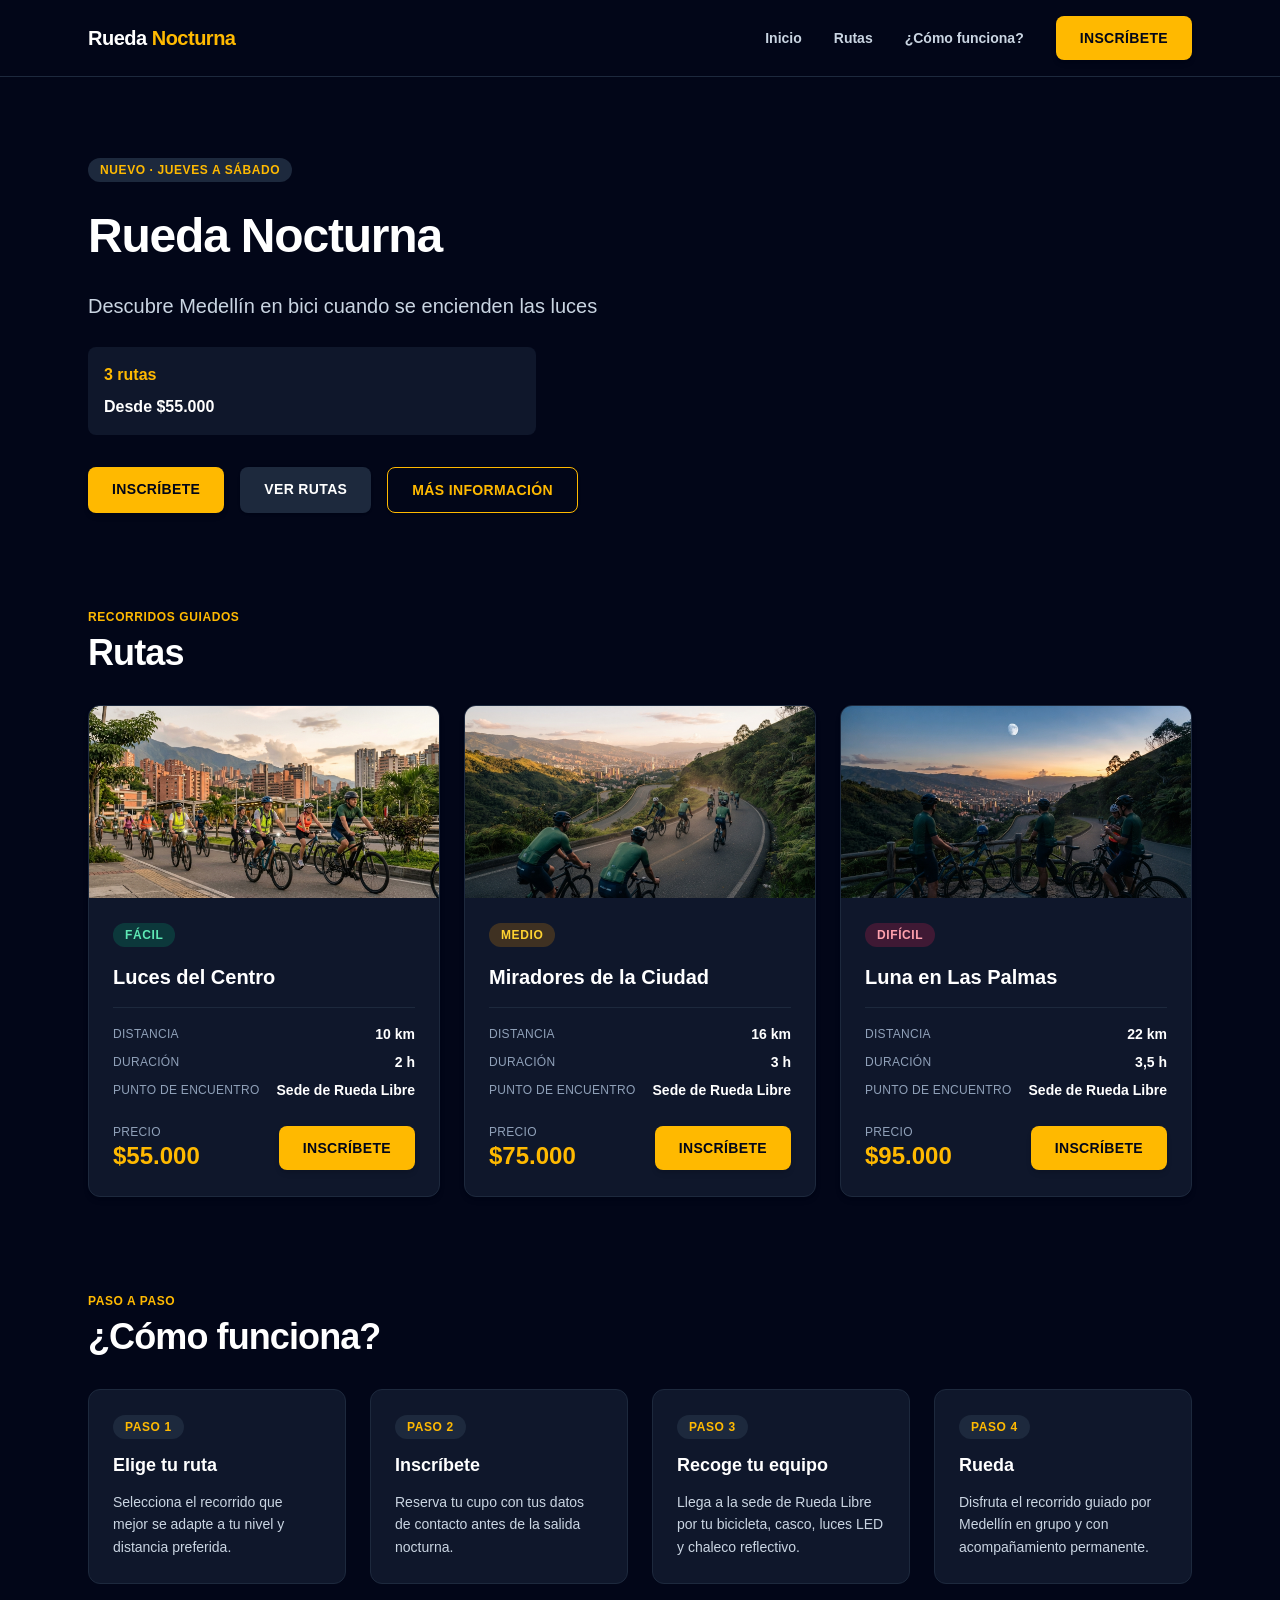
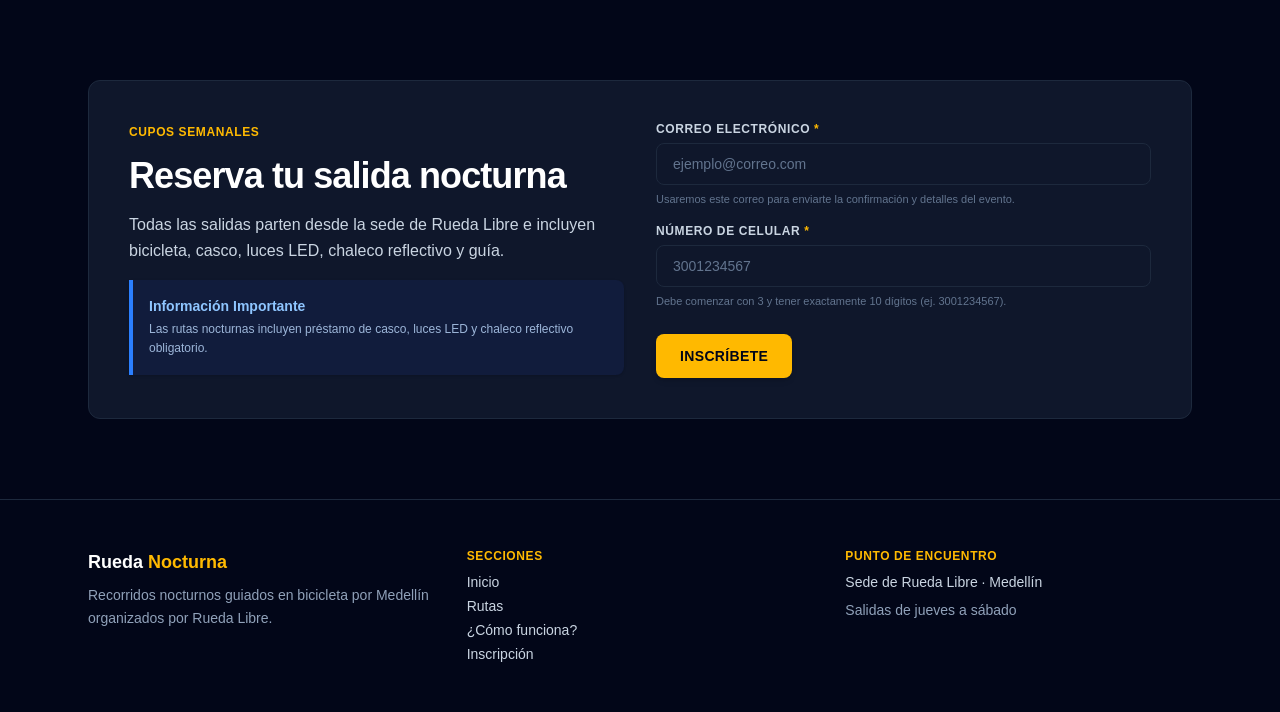
==== commit 552ae605: "MiniReto 6 - Sem 3" ====
--- a/nocturna/index.html
+++ b/nocturna/index.html
@@ -9,17 +9,20 @@
 </head>
 
 <body class="bg-slate-950 text-white">
-    <!-- Encabezado -->
+    <!-- Encabezado: apilado en celular y en fila desde md -->
     <header class="border-b border-slate-800 bg-slate-950">
-        <div class="max-w-6xl mx-auto px-6 py-4 flex justify-between items-center">
+        <div class="max-w-6xl mx-auto px-4 sm:px-6 py-4 flex flex-col md:flex-row justify-between items-center gap-4">
             <a href="#inicio" class="text-xl font-bold tracking-tight text-white">
                 Rueda <span class="text-amber-400">Nocturna</span>
             </a>
 
-            <nav class="flex items-center gap-8">
-                <a href="#inicio" class="text-sm font-semibold text-slate-300 hover:text-amber-400">Inicio</a>
-                <a href="#rutas" class="text-sm font-semibold text-slate-300 hover:text-amber-400">Rutas</a>
-                <a href="#como-funciona" class="text-sm font-semibold text-slate-300 hover:text-amber-400">¿Cómo
+            <nav class="flex items-center gap-6 lg:gap-8">
+                <a href="#inicio"
+                    class="hidden md:inline text-sm font-semibold text-slate-300 hover:text-amber-400">Inicio</a>
+                <a href="#rutas"
+                    class="hidden md:inline text-sm font-semibold text-slate-300 hover:text-amber-400">Rutas</a>
+                <a href="#como-funciona"
+                    class="hidden md:inline text-sm font-semibold text-slate-300 hover:text-amber-400">¿Cómo
                     funciona?</a>
                 <a href="#inscripcion"
                     class="px-6 py-3 bg-amber-400 text-slate-950 text-sm font-bold uppercase tracking-wide rounded-lg shadow-md hover:bg-amber-300 focus:outline-none focus:ring-2 focus:ring-amber-300 focus:ring-offset-2 focus:ring-offset-slate-950">
@@ -30,20 +33,20 @@
     </header>
 
     <!-- Contenido principal -->
-    <main class="py-16 space-y-24">
+    <main class="py-10 sm:py-14 lg:py-20 space-y-16 sm:space-y-20 lg:space-y-24">
         <!-- 1. Sección principal -->
         <section id="inicio">
-            <div class="max-w-6xl mx-auto px-6 space-y-6">
+            <div class="max-w-6xl mx-auto px-4 sm:px-6 space-y-5 sm:space-y-6">
                 <p
                     class="inline-block bg-slate-800 text-amber-400 px-3 py-1 text-xs font-semibold uppercase tracking-wider rounded-full">
                     Nuevo · Jueves a sábado
                 </p>
 
-                <h1 class="text-4xl font-bold tracking-tight leading-tight text-white">
+                <h1 class="text-3xl sm:text-4xl lg:text-5xl font-bold tracking-tight leading-tight text-white">
                     Rueda Nocturna
                 </h1>
 
-                <p class="max-w-xl text-lg leading-relaxed text-slate-300">
+                <p class="max-w-xl text-base sm:text-lg lg:text-xl leading-relaxed text-slate-300">
                     Descubre Medellín en bici cuando se encienden las luces
                 </p>
 
@@ -52,7 +55,7 @@
                     <p class="text-base font-semibold text-white">Desde $55.000</p>
                 </div>
 
-                <div class="flex flex-wrap gap-4 pt-2">
+                <div class="flex flex-wrap gap-3 sm:gap-4 pt-2">
                     <!-- Botón principal del kit -->
                     <a href="#inscripcion"
                         class="px-6 py-3 bg-amber-400 text-slate-950 text-sm font-bold uppercase tracking-wide rounded-lg shadow-md hover:bg-amber-300 focus:outline-none focus:ring-2 focus:ring-amber-300 focus:ring-offset-2 focus:ring-offset-slate-950">
@@ -74,22 +77,22 @@
             </div>
         </section>
 
-        <!-- 2. Sección Rutas (tres cards en fila) -->
+        <!-- 2. Sección Rutas: 1 columna en celular, 2 desde sm (640px) y 3 desde lg (1024px) -->
         <section id="rutas">
-            <div class="max-w-6xl mx-auto px-6 space-y-8">
+            <div class="max-w-6xl mx-auto px-4 sm:px-6 space-y-6 sm:space-y-8">
                 <div class="space-y-2">
                     <p class="text-xs font-semibold uppercase tracking-wider text-amber-400">Recorridos guiados</p>
-                    <h2 class="text-3xl font-bold tracking-tight text-white">Rutas</h2>
-                </div>
-
-                <div class="grid grid-cols-3 gap-6">
+                    <h2 class="text-2xl sm:text-3xl lg:text-4xl font-bold tracking-tight text-white">Rutas</h2>
+                </div>
+
+                <div class="grid grid-cols-1 sm:grid-cols-2 lg:grid-cols-3 gap-6">
                     <!-- Card 1: Luces del Centro -->
                     <article
                         class="bg-slate-900 border border-slate-800 rounded-xl shadow-md overflow-hidden hover:border-amber-400 hover:shadow-xl">
                         <img src="../img/luces-centro.jpg" alt="Recorrido nocturno Luces del Centro en bicicleta"
                             class="w-full h-48 object-cover">
 
-                        <div class="p-6 space-y-4">
+                        <div class="p-5 sm:p-6 space-y-4">
                             <span
                                 class="inline-block px-3 py-1 text-xs font-semibold uppercase tracking-wider rounded-full bg-emerald-500/20 text-emerald-300">
                                 Fácil
@@ -113,7 +116,7 @@
                                 </li>
                             </ul>
 
-                            <div class="pt-2 flex items-center justify-between">
+                            <div class="pt-2 flex flex-wrap items-center justify-between gap-4">
                                 <div>
                                     <span class="block text-xs uppercase tracking-wide text-slate-400">Precio</span>
                                     <span class="text-2xl font-bold text-amber-400">$55.000</span>
@@ -134,7 +137,7 @@
                             alt="Recorrido nocturno Miradores de la Ciudad en bicicleta"
                             class="w-full h-48 object-cover">
 
-                        <div class="p-6 space-y-4">
+                        <div class="p-5 sm:p-6 space-y-4">
                             <span
                                 class="inline-block px-3 py-1 text-xs font-semibold uppercase tracking-wider rounded-full bg-amber-500/20 text-amber-300">
                                 Medio
@@ -158,7 +161,7 @@
                                 </li>
                             </ul>
 
-                            <div class="pt-2 flex items-center justify-between">
+                            <div class="pt-2 flex flex-wrap items-center justify-between gap-4">
                                 <div>
                                     <span class="block text-xs uppercase tracking-wide text-slate-400">Precio</span>
                                     <span class="text-2xl font-bold text-amber-400">$75.000</span>
@@ -178,7 +181,7 @@
                         <img src="../img/luna-palmas.jpg" alt="Recorrido nocturno Luna en Las Palmas en bicicleta"
                             class="w-full h-48 object-cover">
 
-                        <div class="p-6 space-y-4">
+                        <div class="p-5 sm:p-6 space-y-4">
                             <span
                                 class="inline-block px-3 py-1 text-xs font-semibold uppercase tracking-wider rounded-full bg-rose-500/20 text-rose-300">
                                 Difícil
@@ -202,7 +205,7 @@
                                 </li>
                             </ul>
 
-                            <div class="pt-2 flex items-center justify-between">
+                            <div class="pt-2 flex flex-wrap items-center justify-between gap-4">
                                 <div>
                                     <span class="block text-xs uppercase tracking-wide text-slate-400">Precio</span>
                                     <span class="text-2xl font-bold text-amber-400">$95.000</span>
@@ -219,16 +222,17 @@
             </div>
         </section>
 
-        <!-- 3. Sección "¿Cómo funciona?" (cuatro pasos) -->
+        <!-- 3. Sección "¿Cómo funciona?": 1, 2 y 4 columnas -->
         <section id="como-funciona">
-            <div class="max-w-6xl mx-auto px-6 space-y-8">
+            <div class="max-w-6xl mx-auto px-4 sm:px-6 space-y-6 sm:space-y-8">
                 <div class="space-y-2">
                     <p class="text-xs font-semibold uppercase tracking-wider text-amber-400">Paso a paso</p>
-                    <h2 class="text-3xl font-bold tracking-tight text-white">¿Cómo funciona?</h2>
-                </div>
-
-                <div class="grid grid-cols-4 gap-6">
-                    <div class="bg-slate-900 border border-slate-800 rounded-xl p-6 space-y-3">
+                    <h2 class="text-2xl sm:text-3xl lg:text-4xl font-bold tracking-tight text-white">¿Cómo funciona?
+                    </h2>
+                </div>
+
+                <div class="grid grid-cols-1 sm:grid-cols-2 lg:grid-cols-4 gap-6">
+                    <div class="bg-slate-900 border border-slate-800 rounded-xl p-5 sm:p-6 space-y-3">
                         <span
                             class="inline-block px-3 py-1 text-xs font-bold uppercase tracking-wider rounded-full bg-slate-800 text-amber-400">
                             Paso 1
@@ -239,7 +243,7 @@
                         </p>
                     </div>
 
-                    <div class="bg-slate-900 border border-slate-800 rounded-xl p-6 space-y-3">
+                    <div class="bg-slate-900 border border-slate-800 rounded-xl p-5 sm:p-6 space-y-3">
                         <span
                             class="inline-block px-3 py-1 text-xs font-bold uppercase tracking-wider rounded-full bg-slate-800 text-amber-400">
                             Paso 2
@@ -250,7 +254,7 @@
                         </p>
                     </div>
 
-                    <div class="bg-slate-900 border border-slate-800 rounded-xl p-6 space-y-3">
+                    <div class="bg-slate-900 border border-slate-800 rounded-xl p-5 sm:p-6 space-y-3">
                         <span
                             class="inline-block px-3 py-1 text-xs font-bold uppercase tracking-wider rounded-full bg-slate-800 text-amber-400">
                             Paso 3
@@ -261,7 +265,7 @@
                         </p>
                     </div>
 
-                    <div class="bg-slate-900 border border-slate-800 rounded-xl p-6 space-y-3">
+                    <div class="bg-slate-900 border border-slate-800 rounded-xl p-5 sm:p-6 space-y-3">
                         <span
                             class="inline-block px-3 py-1 text-xs font-bold uppercase tracking-wider rounded-full bg-slate-800 text-amber-400">
                             Paso 4
@@ -277,12 +281,14 @@
 
         <!-- 4. Franja de inscripción -->
         <section id="inscripcion">
-            <div class="max-w-6xl mx-auto px-6">
-                <div class="bg-slate-900 border border-slate-800 rounded-xl p-8 grid grid-cols-2 gap-8 items-center">
+            <div class="max-w-6xl mx-auto px-4 sm:px-6">
+                <div
+                    class="bg-slate-900 border border-slate-800 rounded-xl p-5 sm:p-8 lg:p-10 grid grid-cols-1 lg:grid-cols-2 gap-8 items-center">
                     <div class="space-y-4">
                         <p class="text-xs font-semibold uppercase tracking-wider text-amber-400">Cupos semanales</p>
-                        <h2 class="text-3xl font-bold tracking-tight text-white">Reserva tu salida nocturna</h2>
-                        <p class="text-sm text-slate-300 leading-relaxed">
+                        <h2 class="text-2xl sm:text-3xl lg:text-4xl font-bold tracking-tight text-white">Reserva tu
+                            salida nocturna</h2>
+                        <p class="text-sm sm:text-base text-slate-300 leading-relaxed">
                             Todas las salidas parten desde la sede de Rueda Libre e incluyen bicicleta, casco, luces
                             LED, chaleco reflectivo y guía.
                         </p>
@@ -327,7 +333,7 @@
 
                         <div class="pt-2">
                             <button type="submit"
-                                class="px-6 py-3 bg-amber-400 text-slate-950 text-sm font-bold uppercase tracking-wide rounded-lg shadow-md hover:bg-amber-300 focus:outline-none focus:ring-2 focus:ring-amber-300 focus:ring-offset-2 focus:ring-offset-slate-950">
+                                class="w-full sm:w-auto px-6 py-3 bg-amber-400 text-slate-950 text-sm font-bold uppercase tracking-wide rounded-lg shadow-md hover:bg-amber-300 focus:outline-none focus:ring-2 focus:ring-amber-300 focus:ring-offset-2 focus:ring-offset-slate-950">
                                 Inscríbete
                             </button>
                         </div>
@@ -337,11 +343,12 @@
         </section>
     </main>
 
-    <!-- Pie de página en tres bloques con flex -->
+    <!-- Pie de página: apilado en celular y en tres bloques desde md -->
     <footer class="border-t border-slate-800 bg-slate-950">
-        <div class="max-w-6xl mx-auto px-6 py-12 flex justify-between items-start gap-8">
+        <div
+            class="max-w-6xl mx-auto px-4 sm:px-6 py-10 sm:py-12 flex flex-col md:flex-row justify-between items-start gap-8">
             <!-- Bloque 1 -->
-            <div class="flex-1 space-y-2">
+            <div class="w-full md:flex-1 space-y-2">
                 <p class="text-lg font-bold text-white">Rueda <span class="text-amber-400">Nocturna</span></p>
                 <p class="text-sm text-slate-400 leading-relaxed">
                     Recorridos nocturnos guiados en bicicleta por Medellín organizados por Rueda Libre.
@@ -349,7 +356,7 @@
             </div>
 
             <!-- Bloque 2 -->
-            <div class="flex-1 space-y-2">
+            <div class="w-full md:flex-1 space-y-2">
                 <p class="text-xs font-bold uppercase tracking-wider text-amber-400">Secciones</p>
                 <ul class="space-y-1 text-sm text-slate-300">
                     <li><a href="#inicio" class="hover:text-amber-400">Inicio</a></li>
@@ -360,7 +367,7 @@
             </div>
 
             <!-- Bloque 3 -->
-            <div class="flex-1 space-y-2">
+            <div class="w-full md:flex-1 space-y-2">
                 <p class="text-xs font-bold uppercase tracking-wider text-amber-400">Punto de encuentro</p>
                 <p class="text-sm text-slate-300">Sede de Rueda Libre · Medellín</p>
                 <p class="text-sm text-slate-400">Salidas de jueves a sábado</p>
--- a/nocturna/src/output.css
+++ b/nocturna/src/output.css
@@ -52,6 +52,8 @@
     --text-3xl--line-height: calc(2.25 / 1.875);
     --text-4xl: 2.25rem;
     --text-4xl--line-height: calc(2.5 / 2.25);
+    --text-5xl: 3rem;
+    --text-5xl--line-height: 1;
     --font-weight-semibold: 600;
     --font-weight-bold: 700;
     --tracking-tight: -0.025em;
@@ -231,6 +233,9 @@
   .grid {
     display: grid;
   }
+  .hidden {
+    display: none;
+  }
   .inline-block {
     display: inline-block;
   }
@@ -267,6 +272,9 @@
   .resize {
     resize: both;
   }
+  .grid-cols-1 {
+    grid-template-columns: repeat(1, minmax(0, 1fr));
+  }
   .grid-cols-2 {
     grid-template-columns: repeat(2, minmax(0, 1fr));
   }
@@ -276,6 +284,9 @@
   .grid-cols-4 {
     grid-template-columns: repeat(4, minmax(0, 1fr));
   }
+  .flex-col {
+    flex-direction: column;
+  }
   .flex-wrap {
     flex-wrap: wrap;
   }
@@ -288,6 +299,9 @@
   .justify-between {
     justify-content: space-between;
   }
+  .gap-3 {
+    gap: calc(var(--spacing) * 3);
+  }
   .gap-4 {
     gap: calc(var(--spacing) * 4);
   }
@@ -321,6 +335,11 @@
     --tw-space-y-reverse: 0;
     margin-block-start: calc(calc(var(--spacing) * 4) * var(--tw-space-y-reverse));
     margin-block-end: calc(calc(var(--spacing) * 4) * calc(1 - var(--tw-space-y-reverse)));
+  }
+  :where(.space-y-5 > :not(:last-child)) {
+    --tw-space-y-reverse: 0;
+    margin-block-start: calc(calc(var(--spacing) * 5) * var(--tw-space-y-reverse));
+    margin-block-end: calc(calc(var(--spacing) * 5) * calc(1 - var(--tw-space-y-reverse)));
   }
   :where(.space-y-6 > :not(:last-child)) {
     --tw-space-y-reverse: 0;
@@ -448,6 +467,9 @@
   .p-4 {
     padding: calc(var(--spacing) * 4);
   }
+  .p-5 {
+    padding: calc(var(--spacing) * 5);
+  }
   .p-6 {
     padding: calc(var(--spacing) * 6);
   }
@@ -474,6 +496,9 @@
   }
   .py-4 {
     padding-block: calc(var(--spacing) * 4);
+  }
+  .py-10 {
+    padding-block: calc(var(--spacing) * 10);
   }
   .py-12 {
     padding-block: calc(var(--spacing) * 12);
@@ -690,6 +715,111 @@
   .focus\:outline-none:focus {
     --tw-outline-style: none;
     outline-style: none;
+  }
+  @media (width >= 40rem) {
+    .sm\:w-auto {
+      width: auto;
+    }
+    .sm\:grid-cols-2 {
+      grid-template-columns: repeat(2, minmax(0, 1fr));
+    }
+    .sm\:gap-4 {
+      gap: calc(var(--spacing) * 4);
+    }
+    :where(.sm\:space-y-6 > :not(:last-child)) {
+      --tw-space-y-reverse: 0;
+      margin-block-start: calc(calc(var(--spacing) * 6) * var(--tw-space-y-reverse));
+      margin-block-end: calc(calc(var(--spacing) * 6) * calc(1 - var(--tw-space-y-reverse)));
+    }
+    :where(.sm\:space-y-8 > :not(:last-child)) {
+      --tw-space-y-reverse: 0;
+      margin-block-start: calc(calc(var(--spacing) * 8) * var(--tw-space-y-reverse));
+      margin-block-end: calc(calc(var(--spacing) * 8) * calc(1 - var(--tw-space-y-reverse)));
+    }
+    :where(.sm\:space-y-20 > :not(:last-child)) {
+      --tw-space-y-reverse: 0;
+      margin-block-start: calc(calc(var(--spacing) * 20) * var(--tw-space-y-reverse));
+      margin-block-end: calc(calc(var(--spacing) * 20) * calc(1 - var(--tw-space-y-reverse)));
+    }
+    .sm\:p-6 {
+      padding: calc(var(--spacing) * 6);
+    }
+    .sm\:p-8 {
+      padding: calc(var(--spacing) * 8);
+    }
+    .sm\:px-6 {
+      padding-inline: calc(var(--spacing) * 6);
+    }
+    .sm\:py-12 {
+      padding-block: calc(var(--spacing) * 12);
+    }
+    .sm\:py-14 {
+      padding-block: calc(var(--spacing) * 14);
+    }
+    .sm\:text-3xl {
+      font-size: var(--text-3xl);
+      line-height: var(--tw-leading, var(--text-3xl--line-height));
+    }
+    .sm\:text-4xl {
+      font-size: var(--text-4xl);
+      line-height: var(--tw-leading, var(--text-4xl--line-height));
+    }
+    .sm\:text-base {
+      font-size: var(--text-base);
+      line-height: var(--tw-leading, var(--text-base--line-height));
+    }
+    .sm\:text-lg {
+      font-size: var(--text-lg);
+      line-height: var(--tw-leading, var(--text-lg--line-height));
+    }
+  }
+  @media (width >= 48rem) {
+    .md\:inline {
+      display: inline;
+    }
+    .md\:flex-1 {
+      flex: 1;
+    }
+    .md\:flex-row {
+      flex-direction: row;
+    }
+  }
+  @media (width >= 64rem) {
+    .lg\:grid-cols-2 {
+      grid-template-columns: repeat(2, minmax(0, 1fr));
+    }
+    .lg\:grid-cols-3 {
+      grid-template-columns: repeat(3, minmax(0, 1fr));
+    }
+    .lg\:grid-cols-4 {
+      grid-template-columns: repeat(4, minmax(0, 1fr));
+    }
+    .lg\:gap-8 {
+      gap: calc(var(--spacing) * 8);
+    }
+    :where(.lg\:space-y-24 > :not(:last-child)) {
+      --tw-space-y-reverse: 0;
+      margin-block-start: calc(calc(var(--spacing) * 24) * var(--tw-space-y-reverse));
+      margin-block-end: calc(calc(var(--spacing) * 24) * calc(1 - var(--tw-space-y-reverse)));
+    }
+    .lg\:p-10 {
+      padding: calc(var(--spacing) * 10);
+    }
+    .lg\:py-20 {
+      padding-block: calc(var(--spacing) * 20);
+    }
+    .lg\:text-4xl {
+      font-size: var(--text-4xl);
+      line-height: var(--tw-leading, var(--text-4xl--line-height));
+    }
+    .lg\:text-5xl {
+      font-size: var(--text-5xl);
+      line-height: var(--tw-leading, var(--text-5xl--line-height));
+    }
+    .lg\:text-xl {
+      font-size: var(--text-xl);
+      line-height: var(--tw-leading, var(--text-xl--line-height));
+    }
   }
 }
 @property --tw-space-y-reverse {
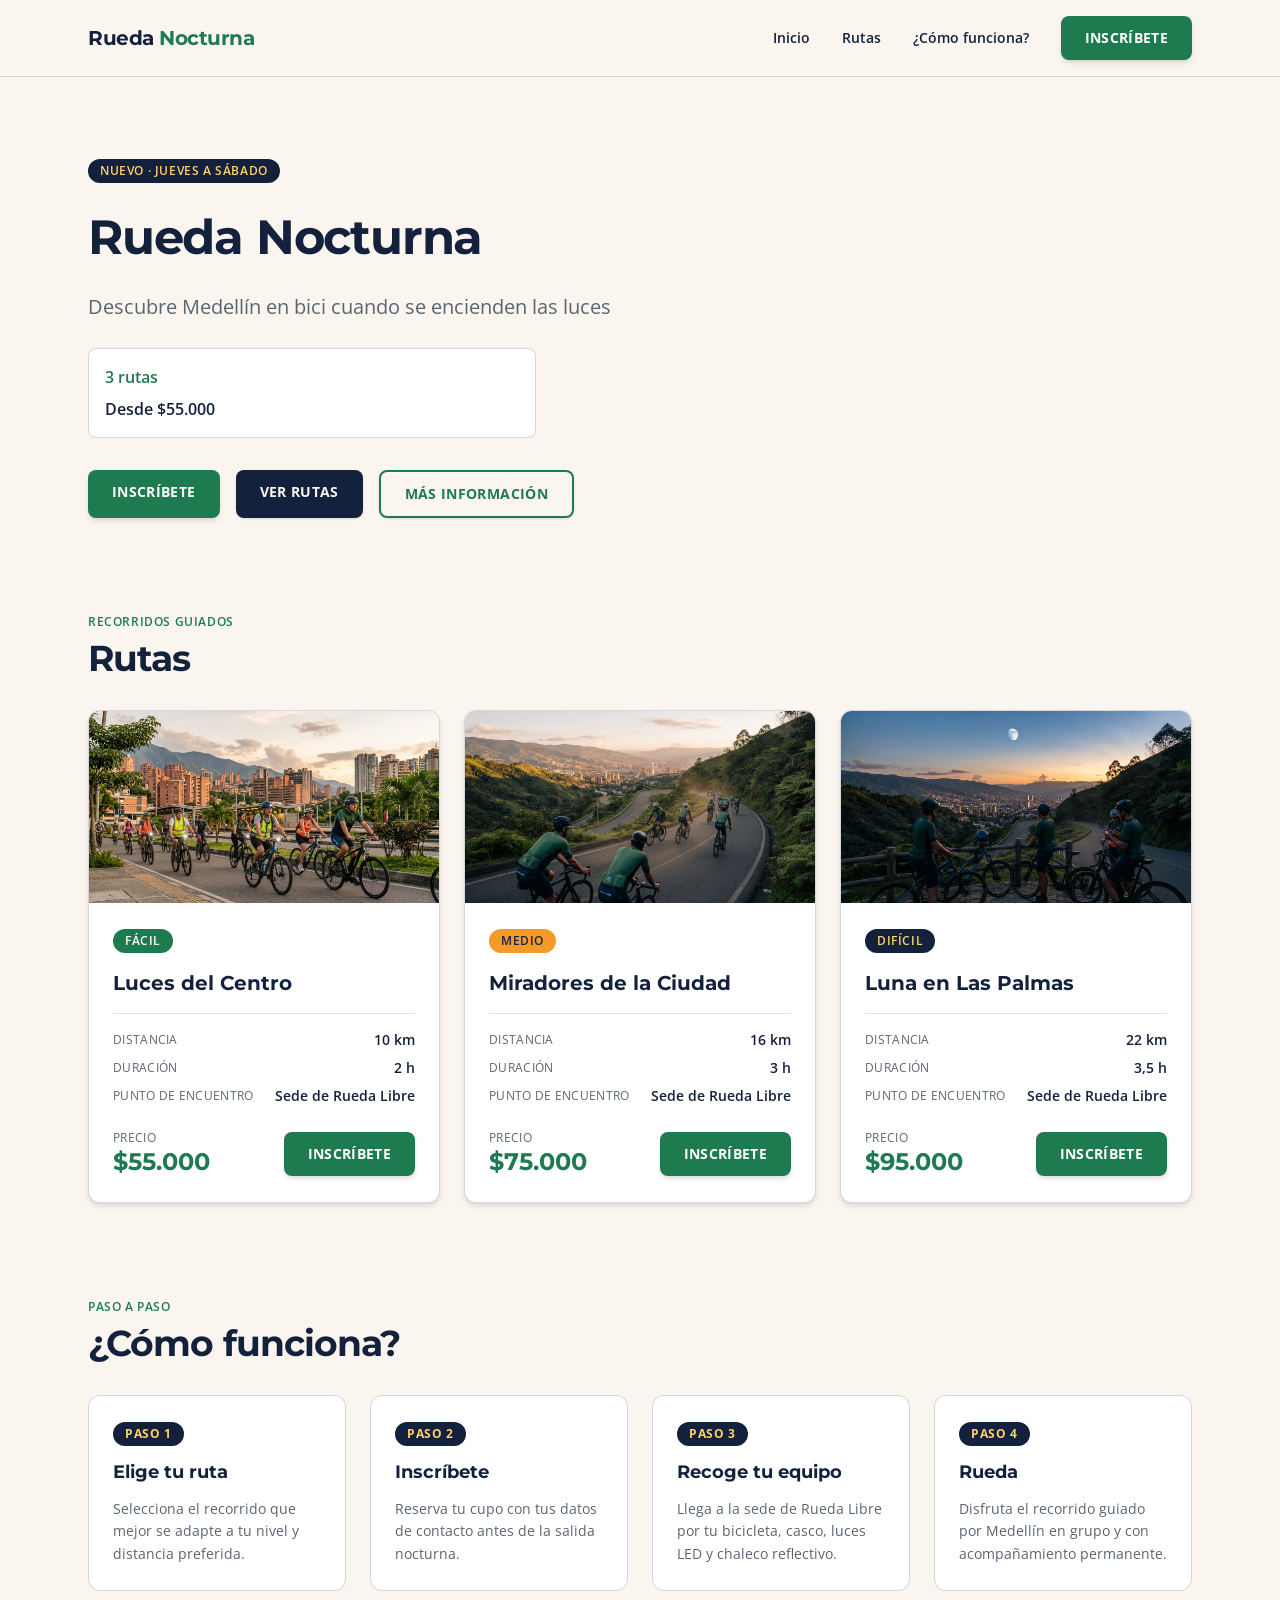
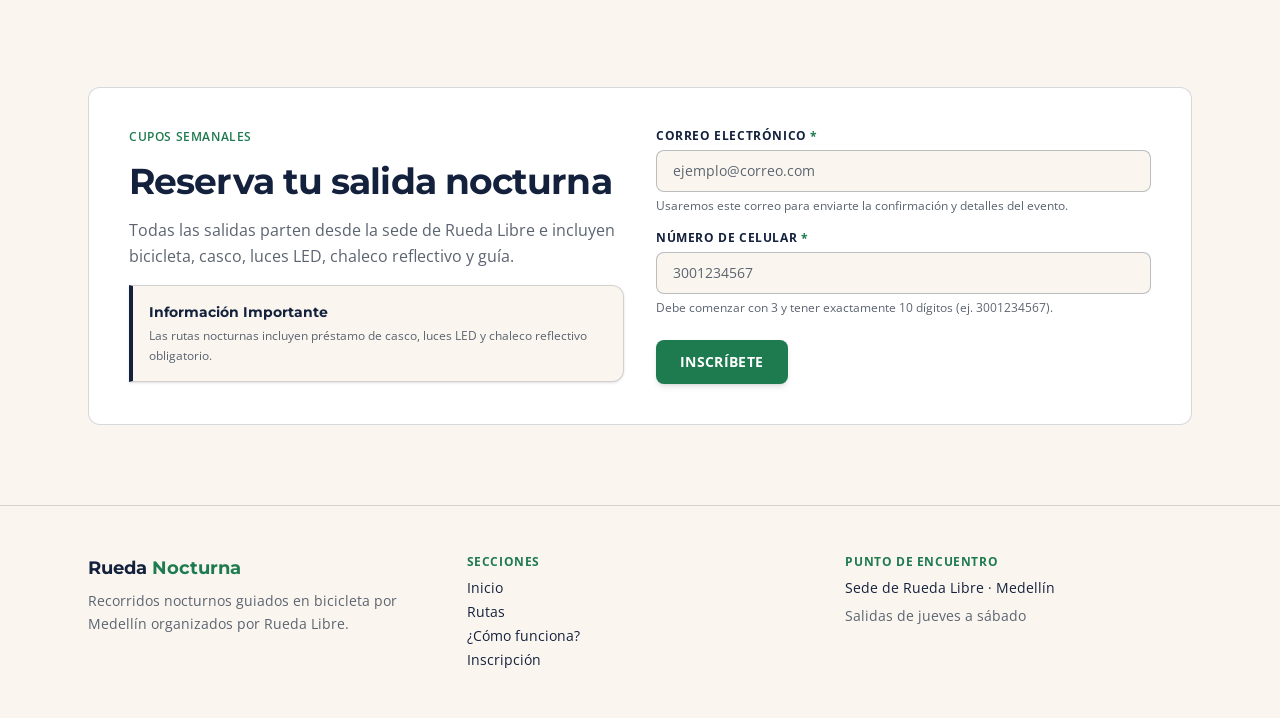
==== commit e63c41c0: "MiniReto 7 - Sem 3" ====
--- a/nocturna/index.html
+++ b/nocturna/index.html
@@ -5,27 +5,32 @@
     <meta charset="UTF-8">
     <meta name="viewport" content="width=device-width, initial-scale=1.0">
     <title>Rueda Nocturna · Rueda Libre</title>
+    <link rel="preconnect" href="https://fonts.googleapis.com">
+    <link rel="preconnect" href="https://fonts.gstatic.com" crossorigin>
+    <link
+        href="https://fonts.googleapis.com/css2?family=Montserrat:wght@600;700&family=Open+Sans:wght@400;600&display=swap"
+        rel="stylesheet">
     <link href="./src/output.css" rel="stylesheet">
 </head>
 
-<body class="bg-slate-950 text-white">
+<body class="bg-crema text-azul dark:bg-azul dark:text-crema font-cuerpo">
     <!-- Encabezado: apilado en celular y en fila desde md -->
-    <header class="border-b border-slate-800 bg-slate-950">
+    <header class="border-b border-gris/25 bg-crema dark:border-crema/15 dark:bg-azul">
         <div class="max-w-6xl mx-auto px-4 sm:px-6 py-4 flex flex-col md:flex-row justify-between items-center gap-4">
-            <a href="#inicio" class="text-xl font-bold tracking-tight text-white">
-                Rueda <span class="text-amber-400">Nocturna</span>
+            <a href="#inicio" class="font-titulos text-xl font-bold tracking-tight text-azul dark:text-crema">
+                Rueda <span class="text-verde dark:text-amarillo-farol">Nocturna</span>
             </a>
 
             <nav class="flex items-center gap-6 lg:gap-8">
                 <a href="#inicio"
-                    class="hidden md:inline text-sm font-semibold text-slate-300 hover:text-amber-400">Inicio</a>
+                    class="hidden md:inline text-sm font-semibold text-azul hover:text-verde dark:text-crema/85 dark:hover:text-amarillo-farol">Inicio</a>
                 <a href="#rutas"
-                    class="hidden md:inline text-sm font-semibold text-slate-300 hover:text-amber-400">Rutas</a>
+                    class="hidden md:inline text-sm font-semibold text-azul hover:text-verde dark:text-crema/85 dark:hover:text-amarillo-farol">Rutas</a>
                 <a href="#como-funciona"
-                    class="hidden md:inline text-sm font-semibold text-slate-300 hover:text-amber-400">¿Cómo
+                    class="hidden md:inline text-sm font-semibold text-azul hover:text-verde dark:text-crema/85 dark:hover:text-amarillo-farol">¿Cómo
                     funciona?</a>
                 <a href="#inscripcion"
-                    class="px-6 py-3 bg-amber-400 text-slate-950 text-sm font-bold uppercase tracking-wide rounded-lg shadow-md hover:bg-amber-300 focus:outline-none focus:ring-2 focus:ring-amber-300 focus:ring-offset-2 focus:ring-offset-slate-950">
+                    class="px-6 py-3 bg-verde text-white text-sm font-bold uppercase tracking-wide rounded-lg shadow-md hover:bg-azul focus:outline-none focus:ring-2 focus:ring-verde focus:ring-offset-2 focus:ring-offset-crema dark:bg-amarillo-farol dark:text-azul dark:hover:bg-naranja dark:focus:ring-amarillo-farol dark:focus:ring-offset-azul">
                     Inscríbete
                 </a>
             </nav>
@@ -38,39 +43,41 @@
         <section id="inicio">
             <div class="max-w-6xl mx-auto px-4 sm:px-6 space-y-5 sm:space-y-6">
                 <p
-                    class="inline-block bg-slate-800 text-amber-400 px-3 py-1 text-xs font-semibold uppercase tracking-wider rounded-full">
+                    class="inline-block bg-azul text-amarillo-farol dark:bg-white/10 dark:text-amarillo-farol px-3 py-1 text-xs font-semibold uppercase tracking-wider rounded-full">
                     Nuevo · Jueves a sábado
                 </p>
 
-                <h1 class="text-3xl sm:text-4xl lg:text-5xl font-bold tracking-tight leading-tight text-white">
+                <h1
+                    class="font-titulos text-3xl sm:text-4xl lg:text-5xl font-bold tracking-tight leading-tight text-azul dark:text-crema">
                     Rueda Nocturna
                 </h1>
 
-                <p class="max-w-xl text-base sm:text-lg lg:text-xl leading-relaxed text-slate-300">
+                <p class="max-w-xl text-base sm:text-lg lg:text-xl leading-relaxed text-gris dark:text-crema/85">
                     Descubre Medellín en bici cuando se encienden las luces
                 </p>
 
-                <div class="w-full max-w-md bg-slate-900 p-4 space-y-2 rounded-lg">
-                    <p class="text-base font-semibold text-amber-400">3 rutas</p>
-                    <p class="text-base font-semibold text-white">Desde $55.000</p>
+                <div
+                    class="w-full max-w-md bg-white border border-gris/25 dark:bg-white/5 dark:border-crema/15 p-4 space-y-2 rounded-lg">
+                    <p class="text-base font-semibold text-verde dark:text-amarillo-farol">3 rutas</p>
+                    <p class="text-base font-semibold text-azul dark:text-crema">Desde $55.000</p>
                 </div>
 
                 <div class="flex flex-wrap gap-3 sm:gap-4 pt-2">
                     <!-- Botón principal del kit -->
                     <a href="#inscripcion"
-                        class="px-6 py-3 bg-amber-400 text-slate-950 text-sm font-bold uppercase tracking-wide rounded-lg shadow-md hover:bg-amber-300 focus:outline-none focus:ring-2 focus:ring-amber-300 focus:ring-offset-2 focus:ring-offset-slate-950">
+                        class="px-6 py-3 bg-verde text-white text-sm font-bold uppercase tracking-wide rounded-lg shadow-md hover:bg-azul focus:outline-none focus:ring-2 focus:ring-verde focus:ring-offset-2 focus:ring-offset-crema dark:bg-amarillo-farol dark:text-azul dark:hover:bg-naranja dark:focus:ring-amarillo-farol dark:focus:ring-offset-azul">
                         Inscríbete
                     </a>
 
                     <!-- Botón secundario del kit -->
                     <a href="#rutas"
-                        class="px-6 py-3 bg-slate-800 text-white text-sm font-bold uppercase tracking-wide rounded-lg shadow-sm hover:bg-slate-700 focus:outline-none focus:ring-2 focus:ring-slate-400 focus:ring-offset-2 focus:ring-offset-slate-950">
+                        class="px-6 py-3 bg-azul text-crema text-sm font-bold uppercase tracking-wide rounded-lg shadow-sm hover:bg-gris focus:outline-none focus:ring-2 focus:ring-azul focus:ring-offset-2 focus:ring-offset-crema dark:bg-white/10 dark:text-crema dark:border dark:border-crema/25 dark:hover:bg-white/20 dark:focus:ring-amarillo-farol dark:focus:ring-offset-azul">
                         Ver rutas
                     </a>
 
                     <!-- Botón de contorno del kit -->
                     <a href="#como-funciona"
-                        class="px-6 py-3 border border-amber-400 text-amber-400 text-sm font-bold uppercase tracking-wide rounded-lg shadow-sm hover:bg-amber-400/10 focus:outline-none focus:ring-2 focus:ring-amber-400 focus:ring-offset-2 focus:ring-offset-slate-950">
+                        class="px-6 py-3 border-2 border-verde text-verde text-sm font-bold uppercase tracking-wide rounded-lg shadow-sm hover:bg-verde hover:text-white focus:outline-none focus:ring-2 focus:ring-verde focus:ring-offset-2 focus:ring-offset-crema dark:border-amarillo-farol dark:text-amarillo-farol dark:hover:bg-amarillo-farol dark:hover:text-azul dark:focus:ring-amarillo-farol dark:focus:ring-offset-azul">
                         Más información
                     </a>
                 </div>
@@ -81,49 +88,57 @@
         <section id="rutas">
             <div class="max-w-6xl mx-auto px-4 sm:px-6 space-y-6 sm:space-y-8">
                 <div class="space-y-2">
-                    <p class="text-xs font-semibold uppercase tracking-wider text-amber-400">Recorridos guiados</p>
-                    <h2 class="text-2xl sm:text-3xl lg:text-4xl font-bold tracking-tight text-white">Rutas</h2>
+                    <p class="text-xs font-semibold uppercase tracking-wider text-verde dark:text-amarillo-farol">
+                        Recorridos guiados</p>
+                    <h2
+                        class="font-titulos text-2xl sm:text-3xl lg:text-4xl font-bold tracking-tight text-azul dark:text-crema">
+                        Rutas</h2>
                 </div>
 
                 <div class="grid grid-cols-1 sm:grid-cols-2 lg:grid-cols-3 gap-6">
                     <!-- Card 1: Luces del Centro -->
                     <article
-                        class="bg-slate-900 border border-slate-800 rounded-xl shadow-md overflow-hidden hover:border-amber-400 hover:shadow-xl">
+                        class="bg-white border border-gris/25 dark:bg-white/5 dark:border-crema/15 rounded-xl shadow-md overflow-hidden hover:border-verde dark:hover:border-amarillo-farol hover:shadow-xl">
                         <img src="../img/luces-centro.jpg" alt="Recorrido nocturno Luces del Centro en bicicleta"
                             class="w-full h-48 object-cover">
 
                         <div class="p-5 sm:p-6 space-y-4">
                             <span
-                                class="inline-block px-3 py-1 text-xs font-semibold uppercase tracking-wider rounded-full bg-emerald-500/20 text-emerald-300">
+                                class="inline-block px-3 py-1 text-xs font-semibold uppercase tracking-wider rounded-full bg-verde text-white">
                                 Fácil
                             </span>
 
-                            <h3 class="text-xl font-bold text-white">Luces del Centro</h3>
-
-                            <ul class="space-y-2 border-t border-slate-800 pt-4">
-                                <li class="flex justify-between items-center">
-                                    <span class="text-xs uppercase tracking-wide text-slate-400">Distancia</span>
-                                    <span class="text-sm font-semibold text-white">10 km</span>
-                                </li>
-                                <li class="flex justify-between items-center">
-                                    <span class="text-xs uppercase tracking-wide text-slate-400">Duración</span>
-                                    <span class="text-sm font-semibold text-white">2 h</span>
-                                </li>
-                                <li class="flex justify-between items-center">
-                                    <span class="text-xs uppercase tracking-wide text-slate-400">Punto de
+                            <h3 class="font-titulos text-xl font-bold text-azul dark:text-crema">Luces del Centro</h3>
+
+                            <ul class="space-y-2 border-t border-gris/20 dark:border-crema/15 pt-4">
+                                <li class="flex justify-between items-center">
+                                    <span
+                                        class="text-xs uppercase tracking-wide text-gris dark:text-crema/80">Distancia</span>
+                                    <span class="text-sm font-semibold text-azul dark:text-crema">10 km</span>
+                                </li>
+                                <li class="flex justify-between items-center">
+                                    <span
+                                        class="text-xs uppercase tracking-wide text-gris dark:text-crema/80">Duración</span>
+                                    <span class="text-sm font-semibold text-azul dark:text-crema">2 h</span>
+                                </li>
+                                <li class="flex justify-between items-center">
+                                    <span class="text-xs uppercase tracking-wide text-gris dark:text-crema/80">Punto de
                                         encuentro</span>
-                                    <span class="text-sm font-semibold text-white">Sede de Rueda Libre</span>
+                                    <span class="text-sm font-semibold text-azul dark:text-crema">Sede de Rueda
+                                        Libre</span>
                                 </li>
                             </ul>
 
                             <div class="pt-2 flex flex-wrap items-center justify-between gap-4">
                                 <div>
-                                    <span class="block text-xs uppercase tracking-wide text-slate-400">Precio</span>
-                                    <span class="text-2xl font-bold text-amber-400">$55.000</span>
+                                    <span
+                                        class="block text-xs uppercase tracking-wide text-gris dark:text-crema/80">Precio</span>
+                                    <span
+                                        class="font-titulos text-2xl font-bold text-verde dark:text-amarillo-farol">$55.000</span>
                                 </div>
 
                                 <a href="#inscripcion"
-                                    class="px-6 py-3 bg-amber-400 text-slate-950 text-sm font-bold uppercase tracking-wide rounded-lg shadow-md hover:bg-amber-300 focus:outline-none focus:ring-2 focus:ring-amber-300 focus:ring-offset-2 focus:ring-offset-slate-950">
+                                    class="px-6 py-3 bg-verde text-white text-sm font-bold uppercase tracking-wide rounded-lg shadow-md hover:bg-azul focus:outline-none focus:ring-2 focus:ring-verde focus:ring-offset-2 focus:ring-offset-white dark:bg-amarillo-farol dark:text-azul dark:hover:bg-naranja dark:focus:ring-amarillo-farol dark:focus:ring-offset-azul">
                                     Inscríbete
                                 </a>
                             </div>
@@ -132,43 +147,49 @@
 
                     <!-- Card 2: Miradores de la Ciudad -->
                     <article
-                        class="bg-slate-900 border border-slate-800 rounded-xl shadow-md overflow-hidden hover:border-amber-400 hover:shadow-xl">
+                        class="bg-white border border-gris/25 dark:bg-white/5 dark:border-crema/15 rounded-xl shadow-md overflow-hidden hover:border-verde dark:hover:border-amarillo-farol hover:shadow-xl">
                         <img src="../img/miradores-ciudad.jpg"
                             alt="Recorrido nocturno Miradores de la Ciudad en bicicleta"
                             class="w-full h-48 object-cover">
 
                         <div class="p-5 sm:p-6 space-y-4">
                             <span
-                                class="inline-block px-3 py-1 text-xs font-semibold uppercase tracking-wider rounded-full bg-amber-500/20 text-amber-300">
+                                class="inline-block px-3 py-1 text-xs font-semibold uppercase tracking-wider rounded-full bg-naranja text-azul">
                                 Medio
                             </span>
 
-                            <h3 class="text-xl font-bold text-white">Miradores de la Ciudad</h3>
-
-                            <ul class="space-y-2 border-t border-slate-800 pt-4">
-                                <li class="flex justify-between items-center">
-                                    <span class="text-xs uppercase tracking-wide text-slate-400">Distancia</span>
-                                    <span class="text-sm font-semibold text-white">16 km</span>
-                                </li>
-                                <li class="flex justify-between items-center">
-                                    <span class="text-xs uppercase tracking-wide text-slate-400">Duración</span>
-                                    <span class="text-sm font-semibold text-white">3 h</span>
-                                </li>
-                                <li class="flex justify-between items-center">
-                                    <span class="text-xs uppercase tracking-wide text-slate-400">Punto de
+                            <h3 class="font-titulos text-xl font-bold text-azul dark:text-crema">Miradores de la Ciudad
+                            </h3>
+
+                            <ul class="space-y-2 border-t border-gris/20 dark:border-crema/15 pt-4">
+                                <li class="flex justify-between items-center">
+                                    <span
+                                        class="text-xs uppercase tracking-wide text-gris dark:text-crema/80">Distancia</span>
+                                    <span class="text-sm font-semibold text-azul dark:text-crema">16 km</span>
+                                </li>
+                                <li class="flex justify-between items-center">
+                                    <span
+                                        class="text-xs uppercase tracking-wide text-gris dark:text-crema/80">Duración</span>
+                                    <span class="text-sm font-semibold text-azul dark:text-crema">3 h</span>
+                                </li>
+                                <li class="flex justify-between items-center">
+                                    <span class="text-xs uppercase tracking-wide text-gris dark:text-crema/80">Punto de
                                         encuentro</span>
-                                    <span class="text-sm font-semibold text-white">Sede de Rueda Libre</span>
+                                    <span class="text-sm font-semibold text-azul dark:text-crema">Sede de Rueda
+                                        Libre</span>
                                 </li>
                             </ul>
 
                             <div class="pt-2 flex flex-wrap items-center justify-between gap-4">
                                 <div>
-                                    <span class="block text-xs uppercase tracking-wide text-slate-400">Precio</span>
-                                    <span class="text-2xl font-bold text-amber-400">$75.000</span>
+                                    <span
+                                        class="block text-xs uppercase tracking-wide text-gris dark:text-crema/80">Precio</span>
+                                    <span
+                                        class="font-titulos text-2xl font-bold text-verde dark:text-amarillo-farol">$75.000</span>
                                 </div>
 
                                 <a href="#inscripcion"
-                                    class="px-6 py-3 bg-amber-400 text-slate-950 text-sm font-bold uppercase tracking-wide rounded-lg shadow-md hover:bg-amber-300 focus:outline-none focus:ring-2 focus:ring-amber-300 focus:ring-offset-2 focus:ring-offset-slate-950">
+                                    class="px-6 py-3 bg-verde text-white text-sm font-bold uppercase tracking-wide rounded-lg shadow-md hover:bg-azul focus:outline-none focus:ring-2 focus:ring-verde focus:ring-offset-2 focus:ring-offset-white dark:bg-amarillo-farol dark:text-azul dark:hover:bg-naranja dark:focus:ring-amarillo-farol dark:focus:ring-offset-azul">
                                     Inscríbete
                                 </a>
                             </div>
@@ -177,42 +198,47 @@
 
                     <!-- Card 3: Luna en Las Palmas -->
                     <article
-                        class="bg-slate-900 border border-slate-800 rounded-xl shadow-md overflow-hidden hover:border-amber-400 hover:shadow-xl">
+                        class="bg-white border border-gris/25 dark:bg-white/5 dark:border-crema/15 rounded-xl shadow-md overflow-hidden hover:border-verde dark:hover:border-amarillo-farol hover:shadow-xl">
                         <img src="../img/luna-palmas.jpg" alt="Recorrido nocturno Luna en Las Palmas en bicicleta"
                             class="w-full h-48 object-cover">
 
                         <div class="p-5 sm:p-6 space-y-4">
                             <span
-                                class="inline-block px-3 py-1 text-xs font-semibold uppercase tracking-wider rounded-full bg-rose-500/20 text-rose-300">
+                                class="inline-block px-3 py-1 text-xs font-semibold uppercase tracking-wider rounded-full bg-azul text-amarillo-farol dark:bg-amarillo-farol dark:text-azul">
                                 Difícil
                             </span>
 
-                            <h3 class="text-xl font-bold text-white">Luna en Las Palmas</h3>
-
-                            <ul class="space-y-2 border-t border-slate-800 pt-4">
-                                <li class="flex justify-between items-center">
-                                    <span class="text-xs uppercase tracking-wide text-slate-400">Distancia</span>
-                                    <span class="text-sm font-semibold text-white">22 km</span>
-                                </li>
-                                <li class="flex justify-between items-center">
-                                    <span class="text-xs uppercase tracking-wide text-slate-400">Duración</span>
-                                    <span class="text-sm font-semibold text-white">3,5 h</span>
-                                </li>
-                                <li class="flex justify-between items-center">
-                                    <span class="text-xs uppercase tracking-wide text-slate-400">Punto de
+                            <h3 class="font-titulos text-xl font-bold text-azul dark:text-crema">Luna en Las Palmas</h3>
+
+                            <ul class="space-y-2 border-t border-gris/20 dark:border-crema/15 pt-4">
+                                <li class="flex justify-between items-center">
+                                    <span
+                                        class="text-xs uppercase tracking-wide text-gris dark:text-crema/80">Distancia</span>
+                                    <span class="text-sm font-semibold text-azul dark:text-crema">22 km</span>
+                                </li>
+                                <li class="flex justify-between items-center">
+                                    <span
+                                        class="text-xs uppercase tracking-wide text-gris dark:text-crema/80">Duración</span>
+                                    <span class="text-sm font-semibold text-azul dark:text-crema">3,5 h</span>
+                                </li>
+                                <li class="flex justify-between items-center">
+                                    <span class="text-xs uppercase tracking-wide text-gris dark:text-crema/80">Punto de
                                         encuentro</span>
-                                    <span class="text-sm font-semibold text-white">Sede de Rueda Libre</span>
+                                    <span class="text-sm font-semibold text-azul dark:text-crema">Sede de Rueda
+                                        Libre</span>
                                 </li>
                             </ul>
 
                             <div class="pt-2 flex flex-wrap items-center justify-between gap-4">
                                 <div>
-                                    <span class="block text-xs uppercase tracking-wide text-slate-400">Precio</span>
-                                    <span class="text-2xl font-bold text-amber-400">$95.000</span>
+                                    <span
+                                        class="block text-xs uppercase tracking-wide text-gris dark:text-crema/80">Precio</span>
+                                    <span
+                                        class="font-titulos text-2xl font-bold text-verde dark:text-amarillo-farol">$95.000</span>
                                 </div>
 
                                 <a href="#inscripcion"
-                                    class="px-6 py-3 bg-amber-400 text-slate-950 text-sm font-bold uppercase tracking-wide rounded-lg shadow-md hover:bg-amber-300 focus:outline-none focus:ring-2 focus:ring-amber-300 focus:ring-offset-2 focus:ring-offset-slate-950">
+                                    class="px-6 py-3 bg-verde text-white text-sm font-bold uppercase tracking-wide rounded-lg shadow-md hover:bg-azul focus:outline-none focus:ring-2 focus:ring-verde focus:ring-offset-2 focus:ring-offset-white dark:bg-amarillo-farol dark:text-azul dark:hover:bg-naranja dark:focus:ring-amarillo-farol dark:focus:ring-offset-azul">
                                     Inscríbete
                                 </a>
                             </div>
@@ -226,52 +252,58 @@
         <section id="como-funciona">
             <div class="max-w-6xl mx-auto px-4 sm:px-6 space-y-6 sm:space-y-8">
                 <div class="space-y-2">
-                    <p class="text-xs font-semibold uppercase tracking-wider text-amber-400">Paso a paso</p>
-                    <h2 class="text-2xl sm:text-3xl lg:text-4xl font-bold tracking-tight text-white">¿Cómo funciona?
-                    </h2>
+                    <p class="text-xs font-semibold uppercase tracking-wider text-verde dark:text-amarillo-farol">Paso a
+                        paso</p>
+                    <h2
+                        class="font-titulos text-2xl sm:text-3xl lg:text-4xl font-bold tracking-tight text-azul dark:text-crema">
+                        ¿Cómo funciona?</h2>
                 </div>
 
                 <div class="grid grid-cols-1 sm:grid-cols-2 lg:grid-cols-4 gap-6">
-                    <div class="bg-slate-900 border border-slate-800 rounded-xl p-5 sm:p-6 space-y-3">
+                    <div
+                        class="bg-white border border-gris/25 dark:bg-white/5 dark:border-crema/15 rounded-xl p-5 sm:p-6 space-y-3">
                         <span
-                            class="inline-block px-3 py-1 text-xs font-bold uppercase tracking-wider rounded-full bg-slate-800 text-amber-400">
+                            class="inline-block px-3 py-1 text-xs font-bold uppercase tracking-wider rounded-full bg-azul text-amarillo-farol dark:bg-white/10 dark:text-amarillo-farol">
                             Paso 1
                         </span>
-                        <h3 class="text-lg font-bold text-white">Elige tu ruta</h3>
-                        <p class="text-sm text-slate-300 leading-relaxed">
+                        <h3 class="font-titulos text-lg font-bold text-azul dark:text-crema">Elige tu ruta</h3>
+                        <p class="text-sm text-gris dark:text-crema/85 leading-relaxed">
                             Selecciona el recorrido que mejor se adapte a tu nivel y distancia preferida.
                         </p>
                     </div>
 
-                    <div class="bg-slate-900 border border-slate-800 rounded-xl p-5 sm:p-6 space-y-3">
+                    <div
+                        class="bg-white border border-gris/25 dark:bg-white/5 dark:border-crema/15 rounded-xl p-5 sm:p-6 space-y-3">
                         <span
-                            class="inline-block px-3 py-1 text-xs font-bold uppercase tracking-wider rounded-full bg-slate-800 text-amber-400">
+                            class="inline-block px-3 py-1 text-xs font-bold uppercase tracking-wider rounded-full bg-azul text-amarillo-farol dark:bg-white/10 dark:text-amarillo-farol">
                             Paso 2
                         </span>
-                        <h3 class="text-lg font-bold text-white">Inscríbete</h3>
-                        <p class="text-sm text-slate-300 leading-relaxed">
+                        <h3 class="font-titulos text-lg font-bold text-azul dark:text-crema">Inscríbete</h3>
+                        <p class="text-sm text-gris dark:text-crema/85 leading-relaxed">
                             Reserva tu cupo con tus datos de contacto antes de la salida nocturna.
                         </p>
                     </div>
 
-                    <div class="bg-slate-900 border border-slate-800 rounded-xl p-5 sm:p-6 space-y-3">
+                    <div
+                        class="bg-white border border-gris/25 dark:bg-white/5 dark:border-crema/15 rounded-xl p-5 sm:p-6 space-y-3">
                         <span
-                            class="inline-block px-3 py-1 text-xs font-bold uppercase tracking-wider rounded-full bg-slate-800 text-amber-400">
+                            class="inline-block px-3 py-1 text-xs font-bold uppercase tracking-wider rounded-full bg-azul text-amarillo-farol dark:bg-white/10 dark:text-amarillo-farol">
                             Paso 3
                         </span>
-                        <h3 class="text-lg font-bold text-white">Recoge tu equipo</h3>
-                        <p class="text-sm text-slate-300 leading-relaxed">
+                        <h3 class="font-titulos text-lg font-bold text-azul dark:text-crema">Recoge tu equipo</h3>
+                        <p class="text-sm text-gris dark:text-crema/85 leading-relaxed">
                             Llega a la sede de Rueda Libre por tu bicicleta, casco, luces LED y chaleco reflectivo.
                         </p>
                     </div>
 
-                    <div class="bg-slate-900 border border-slate-800 rounded-xl p-5 sm:p-6 space-y-3">
+                    <div
+                        class="bg-white border border-gris/25 dark:bg-white/5 dark:border-crema/15 rounded-xl p-5 sm:p-6 space-y-3">
                         <span
-                            class="inline-block px-3 py-1 text-xs font-bold uppercase tracking-wider rounded-full bg-slate-800 text-amber-400">
+                            class="inline-block px-3 py-1 text-xs font-bold uppercase tracking-wider rounded-full bg-azul text-amarillo-farol dark:bg-white/10 dark:text-amarillo-farol">
                             Paso 4
                         </span>
-                        <h3 class="text-lg font-bold text-white">Rueda</h3>
-                        <p class="text-sm text-slate-300 leading-relaxed">
+                        <h3 class="font-titulos text-lg font-bold text-azul dark:text-crema">Rueda</h3>
+                        <p class="text-sm text-gris dark:text-crema/85 leading-relaxed">
                             Disfruta el recorrido guiado por Medellín en grupo y con acompañamiento permanente.
                         </p>
                     </div>
@@ -283,22 +315,25 @@
         <section id="inscripcion">
             <div class="max-w-6xl mx-auto px-4 sm:px-6">
                 <div
-                    class="bg-slate-900 border border-slate-800 rounded-xl p-5 sm:p-8 lg:p-10 grid grid-cols-1 lg:grid-cols-2 gap-8 items-center">
+                    class="bg-white border border-gris/25 dark:bg-white/5 dark:border-crema/15 rounded-xl p-5 sm:p-8 lg:p-10 grid grid-cols-1 lg:grid-cols-2 gap-8 items-center">
                     <div class="space-y-4">
-                        <p class="text-xs font-semibold uppercase tracking-wider text-amber-400">Cupos semanales</p>
-                        <h2 class="text-2xl sm:text-3xl lg:text-4xl font-bold tracking-tight text-white">Reserva tu
-                            salida nocturna</h2>
-                        <p class="text-sm sm:text-base text-slate-300 leading-relaxed">
+                        <p class="text-xs font-semibold uppercase tracking-wider text-verde dark:text-amarillo-farol">
+                            Cupos semanales</p>
+                        <h2
+                            class="font-titulos text-2xl sm:text-3xl lg:text-4xl font-bold tracking-tight text-azul dark:text-crema">
+                            Reserva tu salida nocturna</h2>
+                        <p class="text-sm sm:text-base text-gris dark:text-crema/85 leading-relaxed">
                             Todas las salidas parten desde la sede de Rueda Libre e incluyen bicicleta, casco, luces
                             LED, chaleco reflectivo y guía.
                         </p>
 
                         <!-- Alerta de información del kit -->
-                        <div class="flex p-4 bg-blue-950/40 border-l-4 border-blue-500 rounded-r-lg shadow-sm"
+                        <div class="flex p-4 bg-crema border border-gris/25 border-l-4 border-l-azul rounded-r-xl shadow-sm dark:bg-azul dark:border-crema/15 dark:border-l-amarillo-farol"
                             role="status">
                             <div class="space-y-1">
-                                <h3 class="text-sm font-bold text-blue-300">Información Importante</h3>
-                                <p class="text-xs text-blue-200/80 leading-relaxed">
+                                <h3 class="font-titulos text-sm font-bold text-azul dark:text-amarillo-farol">
+                                    Información Importante</h3>
+                                <p class="text-xs text-gris dark:text-crema/85 leading-relaxed">
                                     Las rutas nocturnas incluyen préstamo de casco, luces LED y chaleco reflectivo
                                     obligatorio.
                                 </p>
@@ -309,31 +344,32 @@
                     <form class="space-y-4" onsubmit="return false;">
                         <!-- Campo Correo del kit -->
                         <div class="space-y-1.5">
-                            <label for="email" class="block text-xs font-bold uppercase tracking-wider text-slate-300">
-                                Correo electrónico <span class="text-amber-400">*</span>
+                            <label for="email"
+                                class="block text-xs font-bold uppercase tracking-wider text-azul dark:text-crema">
+                                Correo electrónico <span class="text-verde dark:text-amarillo-farol">*</span>
                             </label>
                             <input type="email" id="email" name="email" required placeholder="ejemplo@correo.com"
-                                class="w-full px-4 py-2.5 bg-slate-900 border border-slate-800 rounded-lg text-sm text-white placeholder-slate-500 focus:outline-none focus:border-amber-400 focus:ring-1 focus:ring-amber-400">
-                            <p class="text-[11px] text-slate-500">Usaremos este correo para enviarte la confirmación y
-                                detalles del evento.</p>
+                                class="w-full px-4 py-2.5 bg-crema border border-gris/40 rounded-lg text-sm text-azul placeholder-gris focus:outline-none focus:border-verde focus:ring-1 focus:ring-verde dark:bg-azul dark:border-crema/30 dark:text-crema dark:placeholder-crema/60 dark:focus:border-amarillo-farol dark:focus:ring-amarillo-farol">
+                            <p class="text-xs text-gris dark:text-crema/80">Usaremos este correo para enviarte la
+                                confirmación y detalles del evento.</p>
                         </div>
 
                         <!-- Campo Celular del kit -->
                         <div class="space-y-1.5">
                             <label for="celular"
-                                class="block text-xs font-bold uppercase tracking-wider text-slate-300">
-                                Número de celular <span class="text-amber-400">*</span>
+                                class="block text-xs font-bold uppercase tracking-wider text-azul dark:text-crema">
+                                Número de celular <span class="text-verde dark:text-amarillo-farol">*</span>
                             </label>
                             <input type="tel" id="celular" name="celular" required pattern="3[0-9]{9}"
                                 placeholder="3001234567"
-                                class="w-full px-4 py-2.5 bg-slate-900 border border-slate-800 rounded-lg text-sm text-white placeholder-slate-500 focus:outline-none focus:border-amber-400 focus:ring-1 focus:ring-amber-400">
-                            <p class="text-[11px] text-slate-500">Debe comenzar con 3 y tener exactamente 10 dígitos
-                                (ej. 3001234567).</p>
+                                class="w-full px-4 py-2.5 bg-crema border border-gris/40 rounded-lg text-sm text-azul placeholder-gris focus:outline-none focus:border-verde focus:ring-1 focus:ring-verde dark:bg-azul dark:border-crema/30 dark:text-crema dark:placeholder-crema/60 dark:focus:border-amarillo-farol dark:focus:ring-amarillo-farol">
+                            <p class="text-xs text-gris dark:text-crema/80">Debe comenzar con 3 y tener exactamente 10
+                                dígitos (ej. 3001234567).</p>
                         </div>
 
                         <div class="pt-2">
                             <button type="submit"
-                                class="w-full sm:w-auto px-6 py-3 bg-amber-400 text-slate-950 text-sm font-bold uppercase tracking-wide rounded-lg shadow-md hover:bg-amber-300 focus:outline-none focus:ring-2 focus:ring-amber-300 focus:ring-offset-2 focus:ring-offset-slate-950">
+                                class="w-full sm:w-auto px-6 py-3 bg-verde text-white text-sm font-bold uppercase tracking-wide rounded-lg shadow-md hover:bg-azul focus:outline-none focus:ring-2 focus:ring-verde focus:ring-offset-2 focus:ring-offset-white dark:bg-amarillo-farol dark:text-azul dark:hover:bg-naranja dark:focus:ring-amarillo-farol dark:focus:ring-offset-azul">
                                 Inscríbete
                             </button>
                         </div>
@@ -344,33 +380,37 @@
     </main>
 
     <!-- Pie de página: apilado en celular y en tres bloques desde md -->
-    <footer class="border-t border-slate-800 bg-slate-950">
+    <footer class="border-t border-gris/25 bg-crema dark:border-crema/15 dark:bg-azul">
         <div
             class="max-w-6xl mx-auto px-4 sm:px-6 py-10 sm:py-12 flex flex-col md:flex-row justify-between items-start gap-8">
             <!-- Bloque 1 -->
             <div class="w-full md:flex-1 space-y-2">
-                <p class="text-lg font-bold text-white">Rueda <span class="text-amber-400">Nocturna</span></p>
-                <p class="text-sm text-slate-400 leading-relaxed">
+                <p class="font-titulos text-lg font-bold text-azul dark:text-crema">Rueda <span
+                        class="text-verde dark:text-amarillo-farol">Nocturna</span></p>
+                <p class="text-sm text-gris dark:text-crema/80 leading-relaxed">
                     Recorridos nocturnos guiados en bicicleta por Medellín organizados por Rueda Libre.
                 </p>
             </div>
 
             <!-- Bloque 2 -->
             <div class="w-full md:flex-1 space-y-2">
-                <p class="text-xs font-bold uppercase tracking-wider text-amber-400">Secciones</p>
-                <ul class="space-y-1 text-sm text-slate-300">
-                    <li><a href="#inicio" class="hover:text-amber-400">Inicio</a></li>
-                    <li><a href="#rutas" class="hover:text-amber-400">Rutas</a></li>
-                    <li><a href="#como-funciona" class="hover:text-amber-400">¿Cómo funciona?</a></li>
-                    <li><a href="#inscripcion" class="hover:text-amber-400">Inscripción</a></li>
+                <p class="text-xs font-bold uppercase tracking-wider text-verde dark:text-amarillo-farol">Secciones</p>
+                <ul class="space-y-1 text-sm text-azul dark:text-crema/85">
+                    <li><a href="#inicio" class="hover:text-verde dark:hover:text-amarillo-farol">Inicio</a></li>
+                    <li><a href="#rutas" class="hover:text-verde dark:hover:text-amarillo-farol">Rutas</a></li>
+                    <li><a href="#como-funciona" class="hover:text-verde dark:hover:text-amarillo-farol">¿Cómo
+                            funciona?</a></li>
+                    <li><a href="#inscripcion" class="hover:text-verde dark:hover:text-amarillo-farol">Inscripción</a>
+                    </li>
                 </ul>
             </div>
 
             <!-- Bloque 3 -->
             <div class="w-full md:flex-1 space-y-2">
-                <p class="text-xs font-bold uppercase tracking-wider text-amber-400">Punto de encuentro</p>
-                <p class="text-sm text-slate-300">Sede de Rueda Libre · Medellín</p>
-                <p class="text-sm text-slate-400">Salidas de jueves a sábado</p>
+                <p class="text-xs font-bold uppercase tracking-wider text-verde dark:text-amarillo-farol">Punto de
+                    encuentro</p>
+                <p class="text-sm text-azul dark:text-crema">Sede de Rueda Libre · Medellín</p>
+                <p class="text-sm text-gris dark:text-crema/80">Salidas de jueves a sábado</p>
             </div>
         </div>
     </footer>
--- a/nocturna/src/output.css
+++ b/nocturna/src/output.css
@@ -67,6 +67,14 @@
     --default-transition-timing-function: cubic-bezier(0.4, 0, 0.2, 1);
     --default-font-family: var(--font-sans);
     --default-mono-font-family: var(--font-mono);
+    --color-verde: #1e7a4f;
+    --color-naranja: #f39a2b;
+    --color-azul: #14213d;
+    --color-crema: #faf6ef;
+    --color-gris: #5b6470;
+    --color-amarillo-farol: #ffd166;
+    --font-titulos: "Montserrat", system-ui, -apple-system, sans-serif;
+    --font-cuerpo: "Open Sans", Arial, Helvetica, sans-serif;
   }
 }
 @layer base {
@@ -239,9 +247,6 @@
   .inline-block {
     display: inline-block;
   }
-  .table {
-    display: table;
-  }
   .h-48 {
     height: calc(var(--spacing) * 48);
   }
@@ -263,26 +268,8 @@
   .max-w-xl {
     max-width: var(--container-xl);
   }
-  .flex-1 {
-    flex: 1;
-  }
-  .border-collapse {
-    border-collapse: collapse;
-  }
-  .resize {
-    resize: both;
-  }
   .grid-cols-1 {
     grid-template-columns: repeat(1, minmax(0, 1fr));
-  }
-  .grid-cols-2 {
-    grid-template-columns: repeat(2, minmax(0, 1fr));
-  }
-  .grid-cols-3 {
-    grid-template-columns: repeat(3, minmax(0, 1fr));
-  }
-  .grid-cols-4 {
-    grid-template-columns: repeat(4, minmax(0, 1fr));
   }
   .flex-col {
     flex-direction: column;
@@ -346,11 +333,6 @@
     margin-block-start: calc(calc(var(--spacing) * 6) * var(--tw-space-y-reverse));
     margin-block-end: calc(calc(var(--spacing) * 6) * calc(1 - var(--tw-space-y-reverse)));
   }
-  :where(.space-y-8 > :not(:last-child)) {
-    --tw-space-y-reverse: 0;
-    margin-block-start: calc(calc(var(--spacing) * 8) * var(--tw-space-y-reverse));
-    margin-block-end: calc(calc(var(--spacing) * 8) * calc(1 - var(--tw-space-y-reverse)));
-  }
   :where(.space-y-12 > :not(:last-child)) {
     --tw-space-y-reverse: 0;
     margin-block-start: calc(calc(var(--spacing) * 12) * var(--tw-space-y-reverse));
@@ -361,11 +343,6 @@
     margin-block-start: calc(calc(var(--spacing) * 16) * var(--tw-space-y-reverse));
     margin-block-end: calc(calc(var(--spacing) * 16) * calc(1 - var(--tw-space-y-reverse)));
   }
-  :where(.space-y-24 > :not(:last-child)) {
-    --tw-space-y-reverse: 0;
-    margin-block-start: calc(calc(var(--spacing) * 24) * var(--tw-space-y-reverse));
-    margin-block-end: calc(calc(var(--spacing) * 24) * calc(1 - var(--tw-space-y-reverse)));
-  }
   .overflow-hidden {
     overflow: hidden;
   }
@@ -378,14 +355,18 @@
   .rounded-xl {
     border-radius: var(--radius-xl);
   }
-  .rounded-r-lg {
-    border-top-right-radius: var(--radius-lg);
-    border-bottom-right-radius: var(--radius-lg);
+  .rounded-r-xl {
+    border-top-right-radius: var(--radius-xl);
+    border-bottom-right-radius: var(--radius-xl);
   }
   .border {
     border-style: var(--tw-border-style);
     border-width: 1px;
   }
+  .border-2 {
+    border-style: var(--tw-border-style);
+    border-width: 2px;
+  }
   .border-t {
     border-top-style: var(--tw-border-style);
     border-top-width: 1px;
@@ -398,59 +379,47 @@
     border-left-style: var(--tw-border-style);
     border-left-width: 4px;
   }
-  .border-amber-400 {
-    border-color: var(--color-amber-400);
-  }
-  .border-amber-500 {
-    border-color: var(--color-amber-500);
-  }
-  .border-blue-500 {
-    border-color: var(--color-blue-500);
-  }
-  .border-emerald-500 {
-    border-color: var(--color-emerald-500);
-  }
-  .border-slate-800 {
-    border-color: var(--color-slate-800);
+  .border-gris\/20 {
+    border-color: color-mix(in srgb, #5b6470 20%, transparent);
+    @supports (color: color-mix(in lab, red, red)) {
+      border-color: color-mix(in oklab, var(--color-gris) 20%, transparent);
+    }
+  }
+  .border-gris\/25 {
+    border-color: color-mix(in srgb, #5b6470 25%, transparent);
+    @supports (color: color-mix(in lab, red, red)) {
+      border-color: color-mix(in oklab, var(--color-gris) 25%, transparent);
+    }
+  }
+  .border-gris\/40 {
+    border-color: color-mix(in srgb, #5b6470 40%, transparent);
+    @supports (color: color-mix(in lab, red, red)) {
+      border-color: color-mix(in oklab, var(--color-gris) 40%, transparent);
+    }
+  }
+  .border-verde {
+    border-color: var(--color-verde);
+  }
+  .border-l-azul {
+    border-left-color: var(--color-azul);
+  }
+  .border-l-naranja {
+    border-left-color: var(--color-naranja);
+  }
+  .border-l-verde {
+    border-left-color: var(--color-verde);
   }
   .bg-amber-400 {
     background-color: var(--color-amber-400);
   }
-  .bg-amber-500\/20 {
-    background-color: color-mix(in srgb, oklch(76.9% 0.188 70.08) 20%, transparent);
-    @supports (color: color-mix(in lab, red, red)) {
-      background-color: color-mix(in oklab, var(--color-amber-500) 20%, transparent);
-    }
-  }
-  .bg-amber-950\/40 {
-    background-color: color-mix(in srgb, oklch(27.9% 0.077 45.635) 40%, transparent);
-    @supports (color: color-mix(in lab, red, red)) {
-      background-color: color-mix(in oklab, var(--color-amber-950) 40%, transparent);
-    }
-  }
-  .bg-blue-950\/40 {
-    background-color: color-mix(in srgb, oklch(28.2% 0.091 267.935) 40%, transparent);
-    @supports (color: color-mix(in lab, red, red)) {
-      background-color: color-mix(in oklab, var(--color-blue-950) 40%, transparent);
-    }
-  }
-  .bg-emerald-500\/20 {
-    background-color: color-mix(in srgb, oklch(69.6% 0.17 162.48) 20%, transparent);
-    @supports (color: color-mix(in lab, red, red)) {
-      background-color: color-mix(in oklab, var(--color-emerald-500) 20%, transparent);
-    }
-  }
-  .bg-emerald-950\/40 {
-    background-color: color-mix(in srgb, oklch(26.2% 0.051 172.552) 40%, transparent);
-    @supports (color: color-mix(in lab, red, red)) {
-      background-color: color-mix(in oklab, var(--color-emerald-950) 40%, transparent);
-    }
-  }
-  .bg-rose-500\/20 {
-    background-color: color-mix(in srgb, oklch(64.5% 0.246 16.439) 20%, transparent);
-    @supports (color: color-mix(in lab, red, red)) {
-      background-color: color-mix(in oklab, var(--color-rose-500) 20%, transparent);
-    }
+  .bg-azul {
+    background-color: var(--color-azul);
+  }
+  .bg-crema {
+    background-color: var(--color-crema);
+  }
+  .bg-naranja {
+    background-color: var(--color-naranja);
   }
   .bg-slate-800 {
     background-color: var(--color-slate-800);
@@ -461,6 +430,12 @@
   .bg-slate-950 {
     background-color: var(--color-slate-950);
   }
+  .bg-verde {
+    background-color: var(--color-verde);
+  }
+  .bg-white {
+    background-color: var(--color-white);
+  }
   .object-cover {
     object-fit: cover;
   }
@@ -473,9 +448,6 @@
   .p-6 {
     padding: calc(var(--spacing) * 6);
   }
-  .p-8 {
-    padding: calc(var(--spacing) * 8);
-  }
   .px-3 {
     padding-inline: calc(var(--spacing) * 3);
   }
@@ -500,9 +472,6 @@
   .py-10 {
     padding-block: calc(var(--spacing) * 10);
   }
-  .py-12 {
-    padding-block: calc(var(--spacing) * 12);
-  }
   .py-16 {
     padding-block: calc(var(--spacing) * 16);
   }
@@ -517,6 +486,12 @@
   }
   .pb-6 {
     padding-bottom: calc(var(--spacing) * 6);
+  }
+  .font-cuerpo {
+    font-family: var(--font-cuerpo);
+  }
+  .font-titulos {
+    font-family: var(--font-titulos);
   }
   .text-2xl {
     font-size: var(--text-2xl);
@@ -550,9 +525,6 @@
     font-size: var(--text-xs);
     line-height: var(--tw-leading, var(--text-xs--line-height));
   }
-  .text-\[11px\] {
-    font-size: 11px;
-  }
   .leading-relaxed {
     --tw-leading: var(--leading-relaxed);
     line-height: var(--leading-relaxed);
@@ -581,62 +553,38 @@
     --tw-tracking: var(--tracking-wider);
     letter-spacing: var(--tracking-wider);
   }
-  .text-amber-200\/80 {
-    color: color-mix(in srgb, oklch(92.4% 0.12 95.746) 80%, transparent);
-    @supports (color: color-mix(in lab, red, red)) {
-      color: color-mix(in oklab, var(--color-amber-200) 80%, transparent);
-    }
-  }
-  .text-amber-300 {
-    color: var(--color-amber-300);
+  .text-amarillo-farol {
+    color: var(--color-amarillo-farol);
   }
   .text-amber-400 {
     color: var(--color-amber-400);
   }
-  .text-blue-200\/80 {
-    color: color-mix(in srgb, oklch(88.2% 0.059 254.128) 80%, transparent);
-    @supports (color: color-mix(in lab, red, red)) {
-      color: color-mix(in oklab, var(--color-blue-200) 80%, transparent);
-    }
-  }
-  .text-blue-300 {
-    color: var(--color-blue-300);
-  }
-  .text-emerald-200\/80 {
-    color: color-mix(in srgb, oklch(90.5% 0.093 164.15) 80%, transparent);
-    @supports (color: color-mix(in lab, red, red)) {
-      color: color-mix(in oklab, var(--color-emerald-200) 80%, transparent);
-    }
-  }
-  .text-emerald-300 {
-    color: var(--color-emerald-300);
-  }
-  .text-rose-300 {
-    color: var(--color-rose-300);
+  .text-azul {
+    color: var(--color-azul);
+  }
+  .text-crema {
+    color: var(--color-crema);
+  }
+  .text-gris {
+    color: var(--color-gris);
   }
   .text-slate-300 {
     color: var(--color-slate-300);
   }
-  .text-slate-400 {
-    color: var(--color-slate-400);
-  }
-  .text-slate-500 {
-    color: var(--color-slate-500);
-  }
   .text-slate-950 {
     color: var(--color-slate-950);
   }
+  .text-verde {
+    color: var(--color-verde);
+  }
   .text-white {
     color: var(--color-white);
   }
   .uppercase {
     text-transform: uppercase;
   }
-  .underline {
-    text-decoration-line: underline;
-  }
-  .placeholder-slate-500::placeholder {
-    color: var(--color-slate-500);
+  .placeholder-gris::placeholder {
+    color: var(--color-gris);
   }
   .shadow-md {
     --tw-shadow: 0 4px 6px -1px var(--tw-shadow-color, rgb(0 0 0 / 0.1)), 0 2px 4px -2px var(--tw-shadow-color, rgb(0 0 0 / 0.1));
@@ -646,47 +594,32 @@
     --tw-shadow: 0 1px 3px 0 var(--tw-shadow-color, rgb(0 0 0 / 0.1)), 0 1px 2px -1px var(--tw-shadow-color, rgb(0 0 0 / 0.1));
     box-shadow: var(--tw-inset-shadow), var(--tw-inset-ring-shadow), var(--tw-ring-offset-shadow), var(--tw-ring-shadow), var(--tw-shadow);
   }
-  .outline {
-    outline-style: var(--tw-outline-style);
-    outline-width: 1px;
-  }
-  .transition-all {
-    transition-property: all;
-    transition-timing-function: var(--tw-ease, var(--default-transition-timing-function));
-    transition-duration: var(--tw-duration, var(--default-transition-duration));
-  }
-  .duration-200 {
-    --tw-duration: 200ms;
-    transition-duration: 200ms;
-  }
   @media (hover: hover) {
-    .hover\:border-amber-400:hover {
-      border-color: var(--color-amber-400);
-    }
-    .hover\:bg-amber-300:hover {
-      background-color: var(--color-amber-300);
-    }
-    .hover\:bg-amber-400\/10:hover {
-      background-color: color-mix(in srgb, oklch(82.8% 0.189 84.429) 10%, transparent);
-    }
-    @supports (color: color-mix(in lab, red, red)) {
-      .hover\:bg-amber-400\/10:hover {
-        background-color: color-mix(in oklab, var(--color-amber-400) 10%, transparent);
-      }
-    }
-    .hover\:bg-slate-700:hover {
-      background-color: var(--color-slate-700);
-    }
-    .hover\:text-amber-400:hover {
-      color: var(--color-amber-400);
+    .hover\:border-verde:hover {
+      border-color: var(--color-verde);
+    }
+    .hover\:bg-azul:hover {
+      background-color: var(--color-azul);
+    }
+    .hover\:bg-gris:hover {
+      background-color: var(--color-gris);
+    }
+    .hover\:bg-verde:hover {
+      background-color: var(--color-verde);
+    }
+    .hover\:text-verde:hover {
+      color: var(--color-verde);
+    }
+    .hover\:text-white:hover {
+      color: var(--color-white);
     }
     .hover\:shadow-xl:hover {
       --tw-shadow: 0 20px 25px -5px var(--tw-shadow-color, rgb(0 0 0 / 0.1)), 0 8px 10px -6px var(--tw-shadow-color, rgb(0 0 0 / 0.1));
       box-shadow: var(--tw-inset-shadow), var(--tw-inset-ring-shadow), var(--tw-ring-offset-shadow), var(--tw-ring-shadow), var(--tw-shadow);
     }
   }
-  .focus\:border-amber-400:focus {
-    border-color: var(--color-amber-400);
+  .focus\:border-verde:focus {
+    border-color: var(--color-verde);
   }
   .focus\:ring-1:focus {
     --tw-ring-shadow: var(--tw-ring-inset, ) 0 0 0 calc(1px + var(--tw-ring-offset-width)) var(--tw-ring-color, currentcolor);
@@ -696,21 +629,21 @@
     --tw-ring-shadow: var(--tw-ring-inset, ) 0 0 0 calc(2px + var(--tw-ring-offset-width)) var(--tw-ring-color, currentcolor);
     box-shadow: var(--tw-inset-shadow), var(--tw-inset-ring-shadow), var(--tw-ring-offset-shadow), var(--tw-ring-shadow), var(--tw-shadow);
   }
-  .focus\:ring-amber-300:focus {
-    --tw-ring-color: var(--color-amber-300);
-  }
-  .focus\:ring-amber-400:focus {
-    --tw-ring-color: var(--color-amber-400);
-  }
-  .focus\:ring-slate-400:focus {
-    --tw-ring-color: var(--color-slate-400);
+  .focus\:ring-azul:focus {
+    --tw-ring-color: var(--color-azul);
+  }
+  .focus\:ring-verde:focus {
+    --tw-ring-color: var(--color-verde);
   }
   .focus\:ring-offset-2:focus {
     --tw-ring-offset-width: 2px;
     --tw-ring-offset-shadow: var(--tw-ring-inset, ) 0 0 0 var(--tw-ring-offset-width) var(--tw-ring-offset-color);
   }
-  .focus\:ring-offset-slate-950:focus {
-    --tw-ring-offset-color: var(--color-slate-950);
+  .focus\:ring-offset-crema:focus {
+    --tw-ring-offset-color: var(--color-crema);
+  }
+  .focus\:ring-offset-white:focus {
+    --tw-ring-offset-color: var(--color-white);
   }
   .focus\:outline-none:focus {
     --tw-outline-style: none;
@@ -821,6 +754,138 @@
       line-height: var(--tw-leading, var(--text-xl--line-height));
     }
   }
+  @media (prefers-color-scheme: dark) {
+    .dark\:border {
+      border-style: var(--tw-border-style);
+      border-width: 1px;
+    }
+    .dark\:border-amarillo-farol {
+      border-color: var(--color-amarillo-farol);
+    }
+    .dark\:border-crema\/15 {
+      border-color: color-mix(in srgb, #faf6ef 15%, transparent);
+    }
+    @supports (color: color-mix(in lab, red, red)) {
+      .dark\:border-crema\/15 {
+        border-color: color-mix(in oklab, var(--color-crema) 15%, transparent);
+      }
+    }
+    .dark\:border-crema\/25 {
+      border-color: color-mix(in srgb, #faf6ef 25%, transparent);
+    }
+    @supports (color: color-mix(in lab, red, red)) {
+      .dark\:border-crema\/25 {
+        border-color: color-mix(in oklab, var(--color-crema) 25%, transparent);
+      }
+    }
+    .dark\:border-crema\/30 {
+      border-color: color-mix(in srgb, #faf6ef 30%, transparent);
+    }
+    @supports (color: color-mix(in lab, red, red)) {
+      .dark\:border-crema\/30 {
+        border-color: color-mix(in oklab, var(--color-crema) 30%, transparent);
+      }
+    }
+    .dark\:border-l-amarillo-farol {
+      border-left-color: var(--color-amarillo-farol);
+    }
+    .dark\:border-l-naranja {
+      border-left-color: var(--color-naranja);
+    }
+    .dark\:border-l-verde {
+      border-left-color: var(--color-verde);
+    }
+    .dark\:bg-amarillo-farol {
+      background-color: var(--color-amarillo-farol);
+    }
+    .dark\:bg-azul {
+      background-color: var(--color-azul);
+    }
+    .dark\:bg-white\/5 {
+      background-color: color-mix(in srgb, #fff 5%, transparent);
+    }
+    @supports (color: color-mix(in lab, red, red)) {
+      .dark\:bg-white\/5 {
+        background-color: color-mix(in oklab, var(--color-white) 5%, transparent);
+      }
+    }
+    .dark\:bg-white\/10 {
+      background-color: color-mix(in srgb, #fff 10%, transparent);
+    }
+    @supports (color: color-mix(in lab, red, red)) {
+      .dark\:bg-white\/10 {
+        background-color: color-mix(in oklab, var(--color-white) 10%, transparent);
+      }
+    }
+    .dark\:text-amarillo-farol {
+      color: var(--color-amarillo-farol);
+    }
+    .dark\:text-azul {
+      color: var(--color-azul);
+    }
+    .dark\:text-crema {
+      color: var(--color-crema);
+    }
+    .dark\:text-crema\/80 {
+      color: color-mix(in srgb, #faf6ef 80%, transparent);
+    }
+    @supports (color: color-mix(in lab, red, red)) {
+      .dark\:text-crema\/80 {
+        color: color-mix(in oklab, var(--color-crema) 80%, transparent);
+      }
+    }
+    .dark\:text-crema\/85 {
+      color: color-mix(in srgb, #faf6ef 85%, transparent);
+    }
+    @supports (color: color-mix(in lab, red, red)) {
+      .dark\:text-crema\/85 {
+        color: color-mix(in oklab, var(--color-crema) 85%, transparent);
+      }
+    }
+    .dark\:text-naranja {
+      color: var(--color-naranja);
+    }
+    .dark\:placeholder-crema\/60::placeholder {
+      color: color-mix(in srgb, #faf6ef 60%, transparent);
+      @supports (color: color-mix(in lab, red, red)) {
+        color: color-mix(in oklab, var(--color-crema) 60%, transparent);
+      }
+    }
+    @media (hover: hover) {
+      .dark\:hover\:border-amarillo-farol:hover {
+        border-color: var(--color-amarillo-farol);
+      }
+      .dark\:hover\:bg-amarillo-farol:hover {
+        background-color: var(--color-amarillo-farol);
+      }
+      .dark\:hover\:bg-naranja:hover {
+        background-color: var(--color-naranja);
+      }
+      .dark\:hover\:bg-white\/20:hover {
+        background-color: color-mix(in srgb, #fff 20%, transparent);
+      }
+      @supports (color: color-mix(in lab, red, red)) {
+        .dark\:hover\:bg-white\/20:hover {
+          background-color: color-mix(in oklab, var(--color-white) 20%, transparent);
+        }
+      }
+      .dark\:hover\:text-amarillo-farol:hover {
+        color: var(--color-amarillo-farol);
+      }
+      .dark\:hover\:text-azul:hover {
+        color: var(--color-azul);
+      }
+    }
+    .dark\:focus\:border-amarillo-farol:focus {
+      border-color: var(--color-amarillo-farol);
+    }
+    .dark\:focus\:ring-amarillo-farol:focus {
+      --tw-ring-color: var(--color-amarillo-farol);
+    }
+    .dark\:focus\:ring-offset-azul:focus {
+      --tw-ring-offset-color: var(--color-azul);
+    }
+  }
 }
 @property --tw-space-y-reverse {
   syntax: "*";
@@ -908,15 +973,6 @@
   syntax: "*";
   inherits: false;
   initial-value: 0 0 #0000;
-}
-@property --tw-outline-style {
-  syntax: "*";
-  inherits: false;
-  initial-value: solid;
-}
-@property --tw-duration {
-  syntax: "*";
-  inherits: false;
 }
 @layer properties {
   @supports ((-webkit-hyphens: none) and (not (margin-trim: block))) or ((-moz-orient: inline) and (not (color:rgb(from red r g b)))) {
@@ -940,8 +996,6 @@
       --tw-ring-offset-width: 0px;
       --tw-ring-offset-color: #fff;
       --tw-ring-offset-shadow: 0 0 #0000;
-      --tw-outline-style: solid;
-      --tw-duration: initial;
-    }
-  }
-}
+    }
+  }
+}
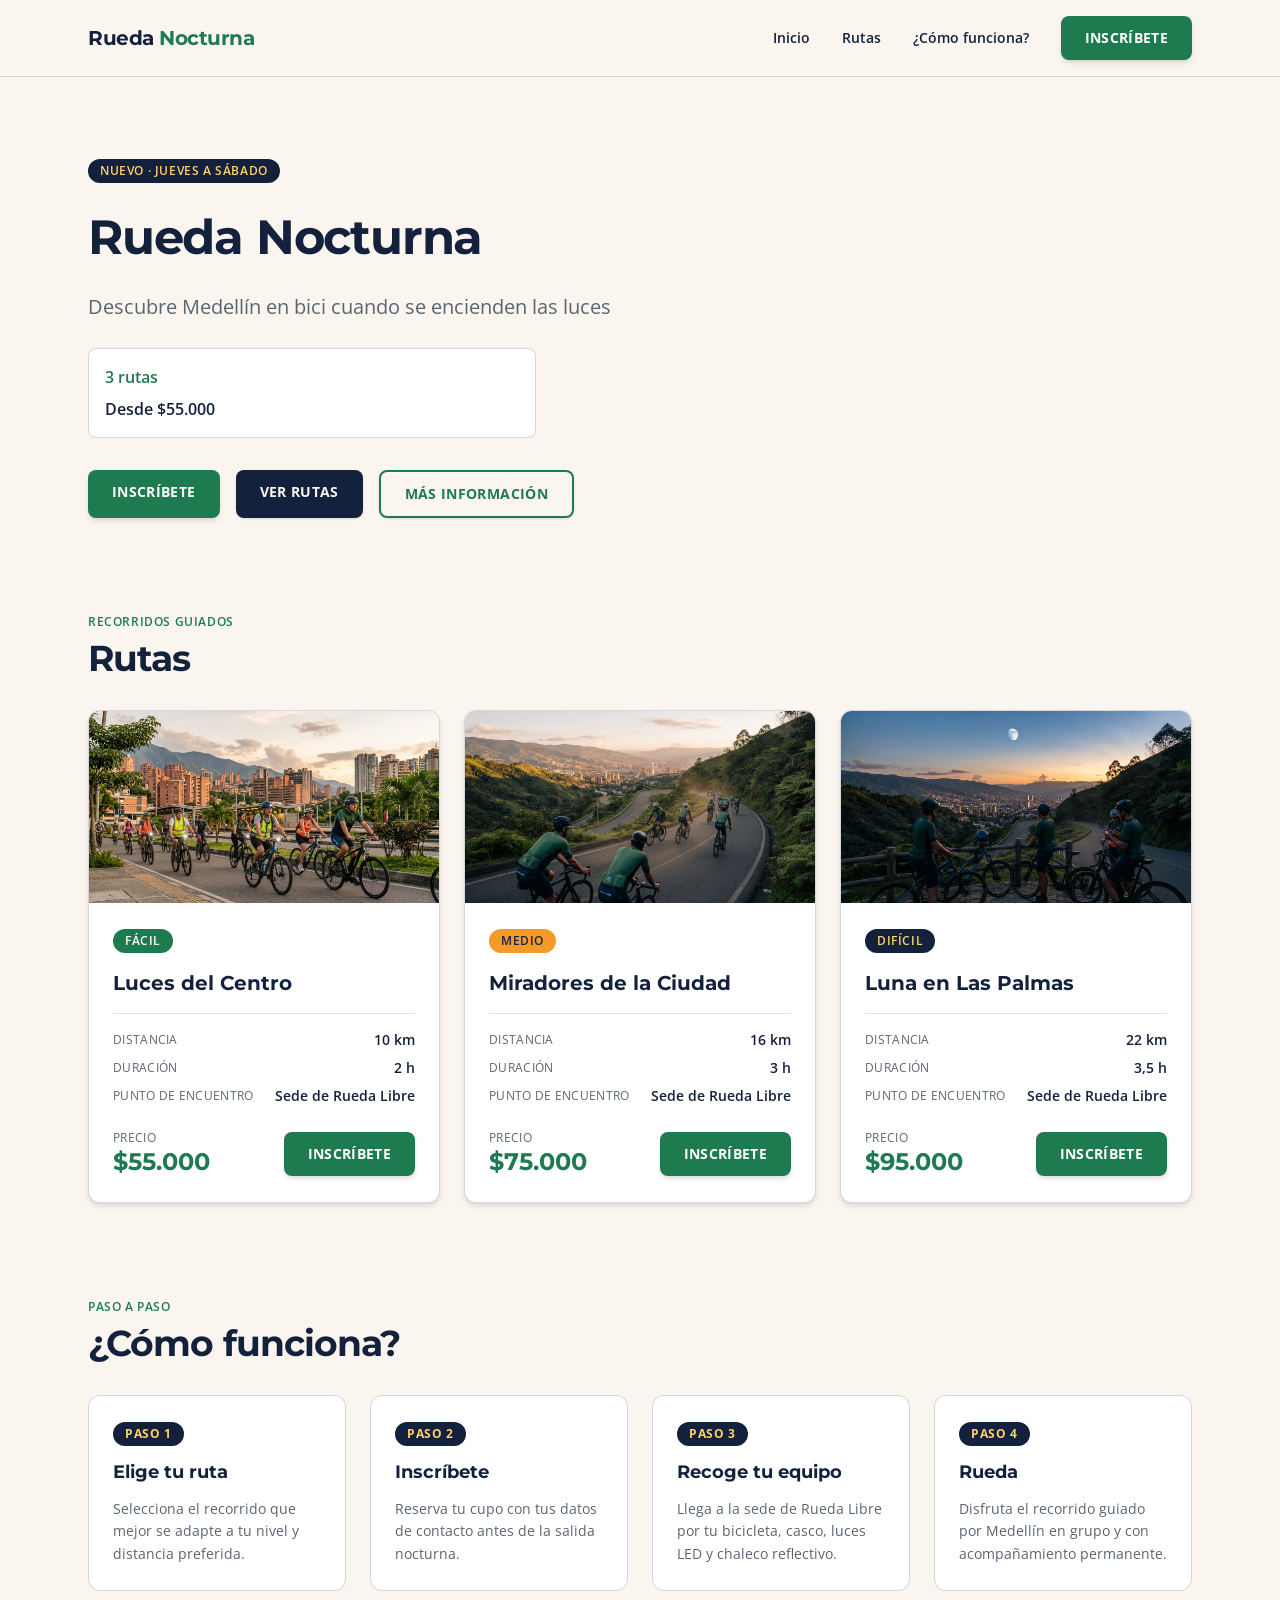
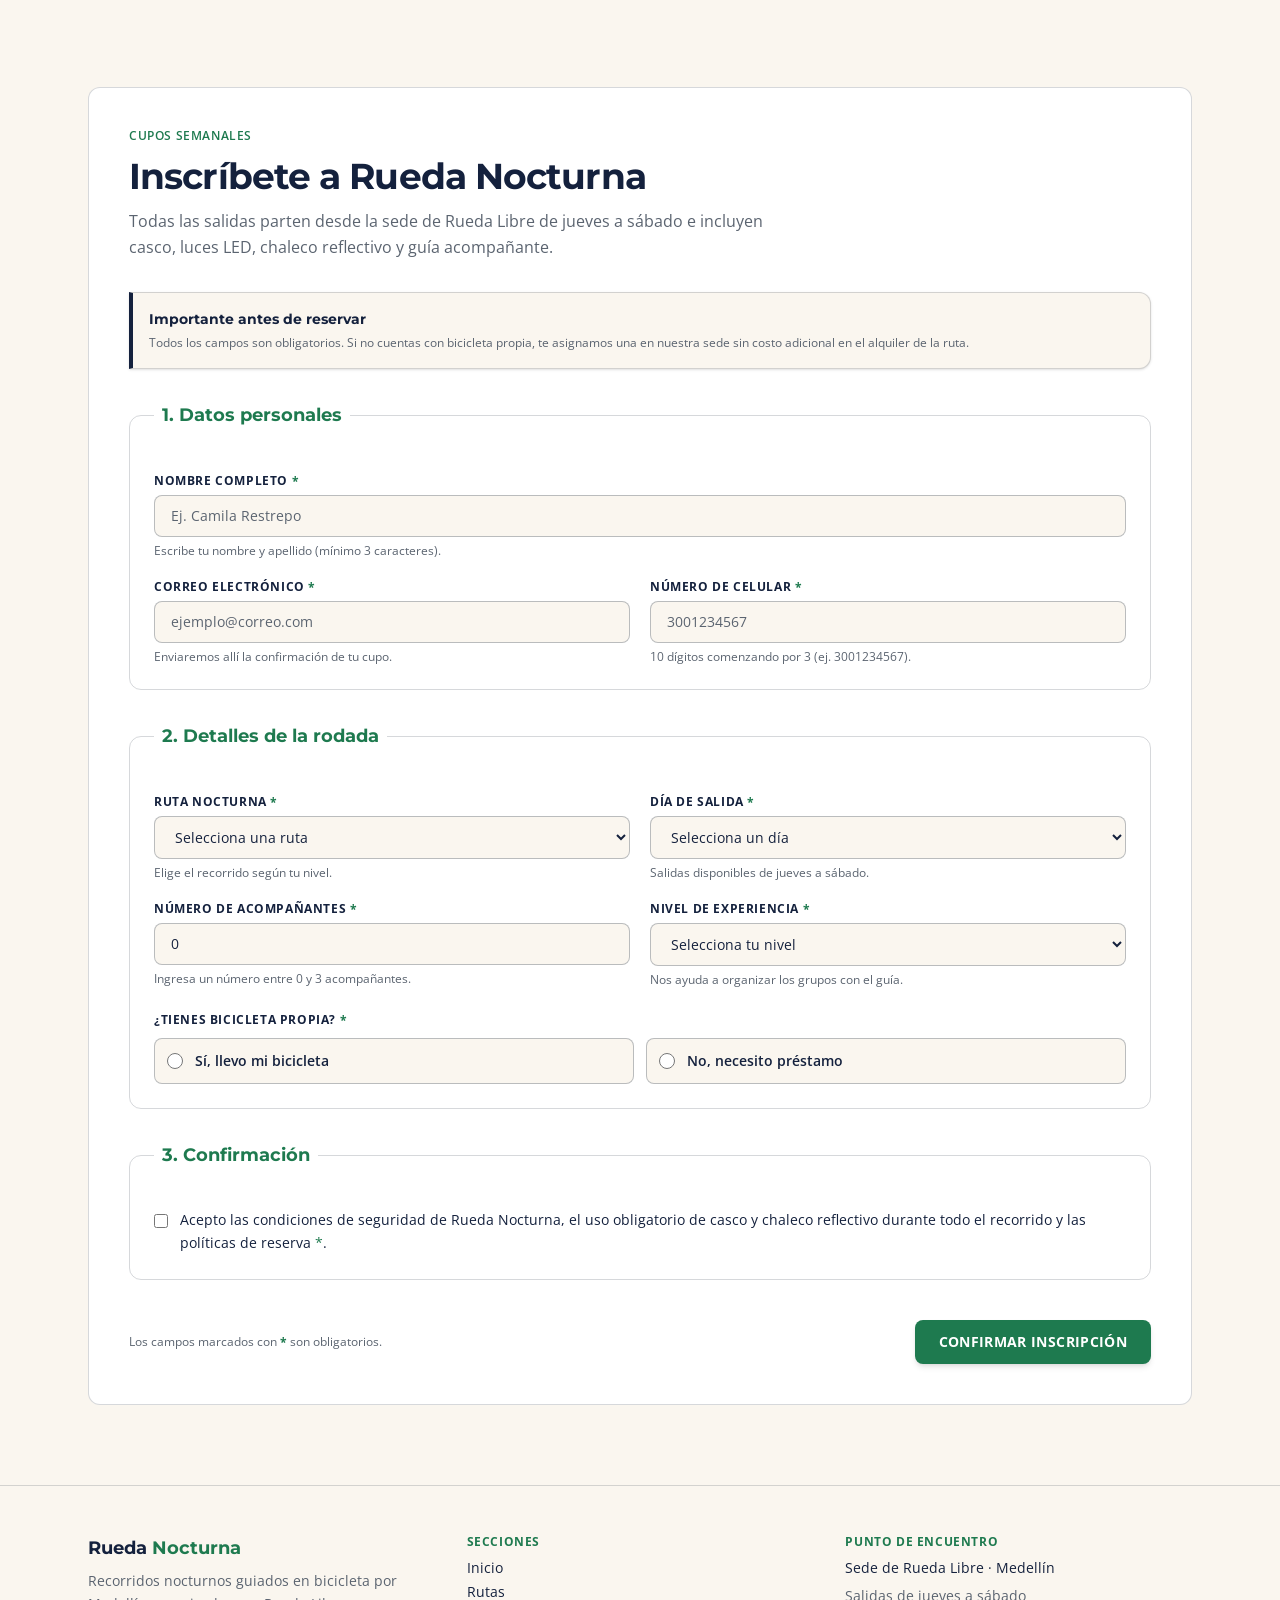
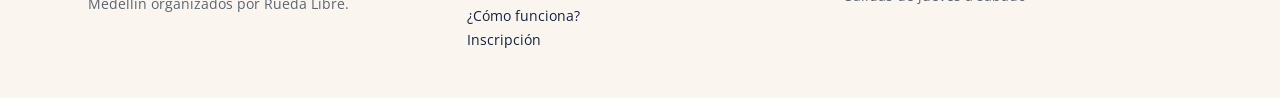
==== commit a9722d19: "MiniReto 9 - Sem 3" ====
--- a/nocturna/index.html
+++ b/nocturna/index.html
@@ -13,10 +13,10 @@
     <link href="./src/output.css" rel="stylesheet">
 </head>
 
-<body class="bg-crema text-azul dark:bg-azul dark:text-crema font-cuerpo">
-    <!-- Encabezado: apilado en celular y en fila desde md -->
-    <header class="border-b border-gris/25 bg-crema dark:border-crema/15 dark:bg-azul">
-        <div class="max-w-6xl mx-auto px-4 sm:px-6 py-4 flex flex-col md:flex-row justify-between items-center gap-4">
+<body class="font-cuerpo bg-crema text-azul dark:bg-azul dark:text-crema">
+    <!-- Encabezado -->
+    <header class="bg-crema border-b border-gris/25 dark:bg-azul dark:border-crema/15">
+        <div class="flex flex-col md:flex-row justify-between items-center gap-4 max-w-6xl mx-auto px-4 sm:px-6 py-4">
             <a href="#inicio" class="font-titulos text-xl font-bold tracking-tight text-azul dark:text-crema">
                 Rueda <span class="text-verde dark:text-amarillo-farol">Nocturna</span>
             </a>
@@ -29,10 +29,7 @@
                 <a href="#como-funciona"
                     class="hidden md:inline text-sm font-semibold text-azul hover:text-verde dark:text-crema/85 dark:hover:text-amarillo-farol">¿Cómo
                     funciona?</a>
-                <a href="#inscripcion"
-                    class="px-6 py-3 bg-verde text-white text-sm font-bold uppercase tracking-wide rounded-lg shadow-md hover:bg-azul focus:outline-none focus:ring-2 focus:ring-verde focus:ring-offset-2 focus:ring-offset-crema dark:bg-amarillo-farol dark:text-azul dark:hover:bg-naranja dark:focus:ring-amarillo-farol dark:focus:ring-offset-azul">
-                    Inscríbete
-                </a>
+                <a href="#inscripcion" class="btn-primario">Inscríbete</a>
             </nav>
         </div>
     </header>
@@ -43,7 +40,7 @@
         <section id="inicio">
             <div class="max-w-6xl mx-auto px-4 sm:px-6 space-y-5 sm:space-y-6">
                 <p
-                    class="inline-block bg-azul text-amarillo-farol dark:bg-white/10 dark:text-amarillo-farol px-3 py-1 text-xs font-semibold uppercase tracking-wider rounded-full">
+                    class="inline-block px-3 py-1 text-xs font-semibold uppercase tracking-wider bg-azul text-amarillo-farol rounded-full dark:bg-white/10">
                     Nuevo · Jueves a sábado
                 </p>
 
@@ -57,34 +54,20 @@
                 </p>
 
                 <div
-                    class="w-full max-w-md bg-white border border-gris/25 dark:bg-white/5 dark:border-crema/15 p-4 space-y-2 rounded-lg">
+                    class="w-full max-w-md p-4 space-y-2 bg-white border border-gris/25 rounded-lg dark:bg-white/5 dark:border-crema/15">
                     <p class="text-base font-semibold text-verde dark:text-amarillo-farol">3 rutas</p>
                     <p class="text-base font-semibold text-azul dark:text-crema">Desde $55.000</p>
                 </div>
 
                 <div class="flex flex-wrap gap-3 sm:gap-4 pt-2">
-                    <!-- Botón principal del kit -->
-                    <a href="#inscripcion"
-                        class="px-6 py-3 bg-verde text-white text-sm font-bold uppercase tracking-wide rounded-lg shadow-md hover:bg-azul focus:outline-none focus:ring-2 focus:ring-verde focus:ring-offset-2 focus:ring-offset-crema dark:bg-amarillo-farol dark:text-azul dark:hover:bg-naranja dark:focus:ring-amarillo-farol dark:focus:ring-offset-azul">
-                        Inscríbete
-                    </a>
-
-                    <!-- Botón secundario del kit -->
-                    <a href="#rutas"
-                        class="px-6 py-3 bg-azul text-crema text-sm font-bold uppercase tracking-wide rounded-lg shadow-sm hover:bg-gris focus:outline-none focus:ring-2 focus:ring-azul focus:ring-offset-2 focus:ring-offset-crema dark:bg-white/10 dark:text-crema dark:border dark:border-crema/25 dark:hover:bg-white/20 dark:focus:ring-amarillo-farol dark:focus:ring-offset-azul">
-                        Ver rutas
-                    </a>
-
-                    <!-- Botón de contorno del kit -->
-                    <a href="#como-funciona"
-                        class="px-6 py-3 border-2 border-verde text-verde text-sm font-bold uppercase tracking-wide rounded-lg shadow-sm hover:bg-verde hover:text-white focus:outline-none focus:ring-2 focus:ring-verde focus:ring-offset-2 focus:ring-offset-crema dark:border-amarillo-farol dark:text-amarillo-farol dark:hover:bg-amarillo-farol dark:hover:text-azul dark:focus:ring-amarillo-farol dark:focus:ring-offset-azul">
-                        Más información
-                    </a>
+                    <a href="#inscripcion" class="btn-primario">Inscríbete</a>
+                    <a href="#rutas" class="btn-secundario">Ver rutas</a>
+                    <a href="#como-funciona" class="btn-contorno">Más información</a>
                 </div>
             </div>
         </section>
 
-        <!-- 2. Sección Rutas: 1 columna en celular, 2 desde sm (640px) y 3 desde lg (1024px) -->
+        <!-- 2. Sección Rutas -->
         <section id="rutas">
             <div class="max-w-6xl mx-auto px-4 sm:px-6 space-y-6 sm:space-y-8">
                 <div class="space-y-2">
@@ -98,19 +81,19 @@
                 <div class="grid grid-cols-1 sm:grid-cols-2 lg:grid-cols-3 gap-6">
                     <!-- Card 1: Luces del Centro -->
                     <article
-                        class="bg-white border border-gris/25 dark:bg-white/5 dark:border-crema/15 rounded-xl shadow-md overflow-hidden hover:border-verde dark:hover:border-amarillo-farol hover:shadow-xl">
+                        class="overflow-hidden bg-white border border-gris/25 rounded-xl shadow-md hover:border-verde hover:shadow-xl dark:bg-white/5 dark:border-crema/15 dark:hover:border-amarillo-farol">
                         <img src="../img/luces-centro.jpg" alt="Recorrido nocturno Luces del Centro en bicicleta"
                             class="w-full h-48 object-cover">
 
                         <div class="p-5 sm:p-6 space-y-4">
                             <span
-                                class="inline-block px-3 py-1 text-xs font-semibold uppercase tracking-wider rounded-full bg-verde text-white">
+                                class="inline-block px-3 py-1 text-xs font-semibold uppercase tracking-wider bg-verde text-white rounded-full">
                                 Fácil
                             </span>
 
                             <h3 class="font-titulos text-xl font-bold text-azul dark:text-crema">Luces del Centro</h3>
 
-                            <ul class="space-y-2 border-t border-gris/20 dark:border-crema/15 pt-4">
+                            <ul class="pt-4 space-y-2 border-t border-gris/20 dark:border-crema/15">
                                 <li class="flex justify-between items-center">
                                     <span
                                         class="text-xs uppercase tracking-wide text-gris dark:text-crema/80">Distancia</span>
@@ -129,7 +112,7 @@
                                 </li>
                             </ul>
 
-                            <div class="pt-2 flex flex-wrap items-center justify-between gap-4">
+                            <div class="flex flex-wrap justify-between items-center gap-4 pt-2">
                                 <div>
                                     <span
                                         class="block text-xs uppercase tracking-wide text-gris dark:text-crema/80">Precio</span>
@@ -137,31 +120,28 @@
                                         class="font-titulos text-2xl font-bold text-verde dark:text-amarillo-farol">$55.000</span>
                                 </div>
 
-                                <a href="#inscripcion"
-                                    class="px-6 py-3 bg-verde text-white text-sm font-bold uppercase tracking-wide rounded-lg shadow-md hover:bg-azul focus:outline-none focus:ring-2 focus:ring-verde focus:ring-offset-2 focus:ring-offset-white dark:bg-amarillo-farol dark:text-azul dark:hover:bg-naranja dark:focus:ring-amarillo-farol dark:focus:ring-offset-azul">
-                                    Inscríbete
-                                </a>
+                                <a href="#inscripcion" class="btn-primario">Inscríbete</a>
                             </div>
                         </div>
                     </article>
 
                     <!-- Card 2: Miradores de la Ciudad -->
                     <article
-                        class="bg-white border border-gris/25 dark:bg-white/5 dark:border-crema/15 rounded-xl shadow-md overflow-hidden hover:border-verde dark:hover:border-amarillo-farol hover:shadow-xl">
+                        class="overflow-hidden bg-white border border-gris/25 rounded-xl shadow-md hover:border-verde hover:shadow-xl dark:bg-white/5 dark:border-crema/15 dark:hover:border-amarillo-farol">
                         <img src="../img/miradores-ciudad.jpg"
                             alt="Recorrido nocturno Miradores de la Ciudad en bicicleta"
                             class="w-full h-48 object-cover">
 
                         <div class="p-5 sm:p-6 space-y-4">
                             <span
-                                class="inline-block px-3 py-1 text-xs font-semibold uppercase tracking-wider rounded-full bg-naranja text-azul">
+                                class="inline-block px-3 py-1 text-xs font-semibold uppercase tracking-wider bg-naranja text-azul rounded-full">
                                 Medio
                             </span>
 
                             <h3 class="font-titulos text-xl font-bold text-azul dark:text-crema">Miradores de la Ciudad
                             </h3>
 
-                            <ul class="space-y-2 border-t border-gris/20 dark:border-crema/15 pt-4">
+                            <ul class="pt-4 space-y-2 border-t border-gris/20 dark:border-crema/15">
                                 <li class="flex justify-between items-center">
                                     <span
                                         class="text-xs uppercase tracking-wide text-gris dark:text-crema/80">Distancia</span>
@@ -180,7 +160,7 @@
                                 </li>
                             </ul>
 
-                            <div class="pt-2 flex flex-wrap items-center justify-between gap-4">
+                            <div class="flex flex-wrap justify-between items-center gap-4 pt-2">
                                 <div>
                                     <span
                                         class="block text-xs uppercase tracking-wide text-gris dark:text-crema/80">Precio</span>
@@ -188,29 +168,26 @@
                                         class="font-titulos text-2xl font-bold text-verde dark:text-amarillo-farol">$75.000</span>
                                 </div>
 
-                                <a href="#inscripcion"
-                                    class="px-6 py-3 bg-verde text-white text-sm font-bold uppercase tracking-wide rounded-lg shadow-md hover:bg-azul focus:outline-none focus:ring-2 focus:ring-verde focus:ring-offset-2 focus:ring-offset-white dark:bg-amarillo-farol dark:text-azul dark:hover:bg-naranja dark:focus:ring-amarillo-farol dark:focus:ring-offset-azul">
-                                    Inscríbete
-                                </a>
+                                <a href="#inscripcion" class="btn-primario">Inscríbete</a>
                             </div>
                         </div>
                     </article>
 
                     <!-- Card 3: Luna en Las Palmas -->
                     <article
-                        class="bg-white border border-gris/25 dark:bg-white/5 dark:border-crema/15 rounded-xl shadow-md overflow-hidden hover:border-verde dark:hover:border-amarillo-farol hover:shadow-xl">
+                        class="overflow-hidden bg-white border border-gris/25 rounded-xl shadow-md hover:border-verde hover:shadow-xl dark:bg-white/5 dark:border-crema/15 dark:hover:border-amarillo-farol">
                         <img src="../img/luna-palmas.jpg" alt="Recorrido nocturno Luna en Las Palmas en bicicleta"
                             class="w-full h-48 object-cover">
 
                         <div class="p-5 sm:p-6 space-y-4">
                             <span
-                                class="inline-block px-3 py-1 text-xs font-semibold uppercase tracking-wider rounded-full bg-azul text-amarillo-farol dark:bg-amarillo-farol dark:text-azul">
+                                class="inline-block px-3 py-1 text-xs font-semibold uppercase tracking-wider bg-azul text-amarillo-farol rounded-full dark:bg-amarillo-farol dark:text-azul">
                                 Difícil
                             </span>
 
                             <h3 class="font-titulos text-xl font-bold text-azul dark:text-crema">Luna en Las Palmas</h3>
 
-                            <ul class="space-y-2 border-t border-gris/20 dark:border-crema/15 pt-4">
+                            <ul class="pt-4 space-y-2 border-t border-gris/20 dark:border-crema/15">
                                 <li class="flex justify-between items-center">
                                     <span
                                         class="text-xs uppercase tracking-wide text-gris dark:text-crema/80">Distancia</span>
@@ -229,7 +206,7 @@
                                 </li>
                             </ul>
 
-                            <div class="pt-2 flex flex-wrap items-center justify-between gap-4">
+                            <div class="flex flex-wrap justify-between items-center gap-4 pt-2">
                                 <div>
                                     <span
                                         class="block text-xs uppercase tracking-wide text-gris dark:text-crema/80">Precio</span>
@@ -237,10 +214,7 @@
                                         class="font-titulos text-2xl font-bold text-verde dark:text-amarillo-farol">$95.000</span>
                                 </div>
 
-                                <a href="#inscripcion"
-                                    class="px-6 py-3 bg-verde text-white text-sm font-bold uppercase tracking-wide rounded-lg shadow-md hover:bg-azul focus:outline-none focus:ring-2 focus:ring-verde focus:ring-offset-2 focus:ring-offset-white dark:bg-amarillo-farol dark:text-azul dark:hover:bg-naranja dark:focus:ring-amarillo-farol dark:focus:ring-offset-azul">
-                                    Inscríbete
-                                </a>
+                                <a href="#inscripcion" class="btn-primario">Inscríbete</a>
                             </div>
                         </div>
                     </article>
@@ -248,7 +222,7 @@
             </div>
         </section>
 
-        <!-- 3. Sección "¿Cómo funciona?": 1, 2 y 4 columnas -->
+        <!-- 3. Sección "¿Cómo funciona?" -->
         <section id="como-funciona">
             <div class="max-w-6xl mx-auto px-4 sm:px-6 space-y-6 sm:space-y-8">
                 <div class="space-y-2">
@@ -261,49 +235,49 @@
 
                 <div class="grid grid-cols-1 sm:grid-cols-2 lg:grid-cols-4 gap-6">
                     <div
-                        class="bg-white border border-gris/25 dark:bg-white/5 dark:border-crema/15 rounded-xl p-5 sm:p-6 space-y-3">
+                        class="p-5 sm:p-6 space-y-3 bg-white border border-gris/25 rounded-xl dark:bg-white/5 dark:border-crema/15">
                         <span
-                            class="inline-block px-3 py-1 text-xs font-bold uppercase tracking-wider rounded-full bg-azul text-amarillo-farol dark:bg-white/10 dark:text-amarillo-farol">
+                            class="inline-block px-3 py-1 text-xs font-bold uppercase tracking-wider bg-azul text-amarillo-farol rounded-full dark:bg-white/10">
                             Paso 1
                         </span>
                         <h3 class="font-titulos text-lg font-bold text-azul dark:text-crema">Elige tu ruta</h3>
-                        <p class="text-sm text-gris dark:text-crema/85 leading-relaxed">
+                        <p class="text-sm leading-relaxed text-gris dark:text-crema/85">
                             Selecciona el recorrido que mejor se adapte a tu nivel y distancia preferida.
                         </p>
                     </div>
 
                     <div
-                        class="bg-white border border-gris/25 dark:bg-white/5 dark:border-crema/15 rounded-xl p-5 sm:p-6 space-y-3">
+                        class="p-5 sm:p-6 space-y-3 bg-white border border-gris/25 rounded-xl dark:bg-white/5 dark:border-crema/15">
                         <span
-                            class="inline-block px-3 py-1 text-xs font-bold uppercase tracking-wider rounded-full bg-azul text-amarillo-farol dark:bg-white/10 dark:text-amarillo-farol">
+                            class="inline-block px-3 py-1 text-xs font-bold uppercase tracking-wider bg-azul text-amarillo-farol rounded-full dark:bg-white/10">
                             Paso 2
                         </span>
                         <h3 class="font-titulos text-lg font-bold text-azul dark:text-crema">Inscríbete</h3>
-                        <p class="text-sm text-gris dark:text-crema/85 leading-relaxed">
+                        <p class="text-sm leading-relaxed text-gris dark:text-crema/85">
                             Reserva tu cupo con tus datos de contacto antes de la salida nocturna.
                         </p>
                     </div>
 
                     <div
-                        class="bg-white border border-gris/25 dark:bg-white/5 dark:border-crema/15 rounded-xl p-5 sm:p-6 space-y-3">
+                        class="p-5 sm:p-6 space-y-3 bg-white border border-gris/25 rounded-xl dark:bg-white/5 dark:border-crema/15">
                         <span
-                            class="inline-block px-3 py-1 text-xs font-bold uppercase tracking-wider rounded-full bg-azul text-amarillo-farol dark:bg-white/10 dark:text-amarillo-farol">
+                            class="inline-block px-3 py-1 text-xs font-bold uppercase tracking-wider bg-azul text-amarillo-farol rounded-full dark:bg-white/10">
                             Paso 3
                         </span>
                         <h3 class="font-titulos text-lg font-bold text-azul dark:text-crema">Recoge tu equipo</h3>
-                        <p class="text-sm text-gris dark:text-crema/85 leading-relaxed">
+                        <p class="text-sm leading-relaxed text-gris dark:text-crema/85">
                             Llega a la sede de Rueda Libre por tu bicicleta, casco, luces LED y chaleco reflectivo.
                         </p>
                     </div>
 
                     <div
-                        class="bg-white border border-gris/25 dark:bg-white/5 dark:border-crema/15 rounded-xl p-5 sm:p-6 space-y-3">
+                        class="p-5 sm:p-6 space-y-3 bg-white border border-gris/25 rounded-xl dark:bg-white/5 dark:border-crema/15">
                         <span
-                            class="inline-block px-3 py-1 text-xs font-bold uppercase tracking-wider rounded-full bg-azul text-amarillo-farol dark:bg-white/10 dark:text-amarillo-farol">
+                            class="inline-block px-3 py-1 text-xs font-bold uppercase tracking-wider bg-azul text-amarillo-farol rounded-full dark:bg-white/10">
                             Paso 4
                         </span>
                         <h3 class="font-titulos text-lg font-bold text-azul dark:text-crema">Rueda</h3>
-                        <p class="text-sm text-gris dark:text-crema/85 leading-relaxed">
+                        <p class="text-sm leading-relaxed text-gris dark:text-crema/85">
                             Disfruta el recorrido guiado por Medellín en grupo y con acompañamiento permanente.
                         </p>
                     </div>
@@ -312,65 +286,221 @@
         </section>
 
         <!-- 4. Franja de inscripción -->
+        <!-- 4. Sección de inscripción (Contrarreloj 1) -->
         <section id="inscripcion">
             <div class="max-w-6xl mx-auto px-4 sm:px-6">
                 <div
-                    class="bg-white border border-gris/25 dark:bg-white/5 dark:border-crema/15 rounded-xl p-5 sm:p-8 lg:p-10 grid grid-cols-1 lg:grid-cols-2 gap-8 items-center">
-                    <div class="space-y-4">
+                    class="p-5 sm:p-8 lg:p-10 space-y-8 bg-white border border-gris/25 rounded-xl dark:bg-white/5 dark:border-crema/15">
+                    <!-- Encabezado de la sección -->
+                    <div class="max-w-2xl space-y-3">
                         <p class="text-xs font-semibold uppercase tracking-wider text-verde dark:text-amarillo-farol">
                             Cupos semanales</p>
                         <h2
                             class="font-titulos text-2xl sm:text-3xl lg:text-4xl font-bold tracking-tight text-azul dark:text-crema">
-                            Reserva tu salida nocturna</h2>
-                        <p class="text-sm sm:text-base text-gris dark:text-crema/85 leading-relaxed">
-                            Todas las salidas parten desde la sede de Rueda Libre e incluyen bicicleta, casco, luces
-                            LED, chaleco reflectivo y guía.
+                            Inscríbete a Rueda Nocturna
+                        </h2>
+                        <p class="text-sm sm:text-base leading-relaxed text-gris dark:text-crema/85">
+                            Todas las salidas parten desde la sede de Rueda Libre de jueves a sábado e incluyen casco,
+                            luces LED, chaleco reflectivo y guía acompañante.
                         </p>
-
-                        <!-- Alerta de información del kit -->
-                        <div class="flex p-4 bg-crema border border-gris/25 border-l-4 border-l-azul rounded-r-xl shadow-sm dark:bg-azul dark:border-crema/15 dark:border-l-amarillo-farol"
-                            role="status">
-                            <div class="space-y-1">
-                                <h3 class="font-titulos text-sm font-bold text-azul dark:text-amarillo-farol">
-                                    Información Importante</h3>
-                                <p class="text-xs text-gris dark:text-crema/85 leading-relaxed">
-                                    Las rutas nocturnas incluyen préstamo de casco, luces LED y chaleco reflectivo
-                                    obligatorio.
-                                </p>
-                            </div>
+                    </div>
+
+                    <!-- Alerta de información del kit -->
+                    <div class="flex p-4 bg-crema border border-gris/25 border-l-4 border-l-azul rounded-r-xl shadow-sm dark:bg-azul dark:border-crema/15 dark:border-l-amarillo-farol"
+                        role="status">
+                        <div class="space-y-1">
+                            <h3 class="font-titulos text-sm font-bold text-azul dark:text-amarillo-farol">Importante
+                                antes de reservar</h3>
+                            <p class="text-xs leading-relaxed text-gris dark:text-crema/85">
+                                Todos los campos son obligatorios. Si no cuentas con bicicleta propia, te asignamos una
+                                en nuestra sede sin costo adicional en el alquiler de la ruta.
+                            </p>
                         </div>
                     </div>
 
-                    <form class="space-y-4" onsubmit="return false;">
-                        <!-- Campo Correo del kit -->
-                        <div class="space-y-1.5">
-                            <label for="email"
-                                class="block text-xs font-bold uppercase tracking-wider text-azul dark:text-crema">
-                                Correo electrónico <span class="text-verde dark:text-amarillo-farol">*</span>
-                            </label>
-                            <input type="email" id="email" name="email" required placeholder="ejemplo@correo.com"
-                                class="w-full px-4 py-2.5 bg-crema border border-gris/40 rounded-lg text-sm text-azul placeholder-gris focus:outline-none focus:border-verde focus:ring-1 focus:ring-verde dark:bg-azul dark:border-crema/30 dark:text-crema dark:placeholder-crema/60 dark:focus:border-amarillo-farol dark:focus:ring-amarillo-farol">
-                            <p class="text-xs text-gris dark:text-crema/80">Usaremos este correo para enviarte la
-                                confirmación y detalles del evento.</p>
-                        </div>
-
-                        <!-- Campo Celular del kit -->
-                        <div class="space-y-1.5">
-                            <label for="celular"
-                                class="block text-xs font-bold uppercase tracking-wider text-azul dark:text-crema">
-                                Número de celular <span class="text-verde dark:text-amarillo-farol">*</span>
-                            </label>
-                            <input type="tel" id="celular" name="celular" required pattern="3[0-9]{9}"
-                                placeholder="3001234567"
-                                class="w-full px-4 py-2.5 bg-crema border border-gris/40 rounded-lg text-sm text-azul placeholder-gris focus:outline-none focus:border-verde focus:ring-1 focus:ring-verde dark:bg-azul dark:border-crema/30 dark:text-crema dark:placeholder-crema/60 dark:focus:border-amarillo-farol dark:focus:ring-amarillo-farol">
-                            <p class="text-xs text-gris dark:text-crema/80">Debe comenzar con 3 y tener exactamente 10
-                                dígitos (ej. 3001234567).</p>
-                        </div>
-
-                        <div class="pt-2">
-                            <button type="submit"
-                                class="w-full sm:w-auto px-6 py-3 bg-verde text-white text-sm font-bold uppercase tracking-wide rounded-lg shadow-md hover:bg-azul focus:outline-none focus:ring-2 focus:ring-verde focus:ring-offset-2 focus:ring-offset-white dark:bg-amarillo-farol dark:text-azul dark:hover:bg-naranja dark:focus:ring-amarillo-farol dark:focus:ring-offset-azul">
-                                Inscríbete
+                    <!-- Formulario semántico y validado -->
+                    <form class="space-y-8" action="#inscripcion" method="get">
+                        <!-- Conjunto 1: Datos personales -->
+                        <fieldset class="p-4 sm:p-6 space-y-5 border border-gris/25 rounded-xl dark:border-crema/15">
+                            <legend
+                                class="px-2 font-titulos text-base sm:text-lg font-bold text-verde dark:text-amarillo-farol">
+                                1. Datos personales
+                            </legend>
+
+                            <div class="grid grid-cols-1 md:grid-cols-2 gap-4 sm:gap-5">
+                                <!-- Nombre completo (mínimo 3 caracteres) -->
+                                <div class="md:col-span-2 space-y-1.5">
+                                    <label for="nombre"
+                                        class="block text-xs font-bold uppercase tracking-wider text-azul dark:text-crema">
+                                        Nombre completo <span class="text-verde dark:text-amarillo-farol">*</span>
+                                    </label>
+                                    <input type="text" id="nombre" name="nombre" required minlength="3"
+                                        autocomplete="name" placeholder="Ej. Camila Restrepo"
+                                        class="w-full px-4 py-2.5 text-sm bg-crema text-azul placeholder-gris border border-gris/40 rounded-lg focus:outline-none focus:border-verde focus:ring-2 focus:ring-verde dark:bg-azul dark:text-crema dark:placeholder-crema/60 dark:border-crema/30 dark:focus:border-amarillo-farol dark:focus:ring-amarillo-farol">
+                                    <p class="text-xs text-gris dark:text-crema/80">Escribe tu nombre y apellido (mínimo
+                                        3 caracteres).</p>
+                                </div>
+
+                                <!-- Correo electrónico -->
+                                <div class="space-y-1.5">
+                                    <label for="email"
+                                        class="block text-xs font-bold uppercase tracking-wider text-azul dark:text-crema">
+                                        Correo electrónico <span class="text-verde dark:text-amarillo-farol">*</span>
+                                    </label>
+                                    <input type="email" id="email" name="email" required autocomplete="email"
+                                        placeholder="ejemplo@correo.com"
+                                        class="w-full px-4 py-2.5 text-sm bg-crema text-azul placeholder-gris border border-gris/40 rounded-lg focus:outline-none focus:border-verde focus:ring-2 focus:ring-verde dark:bg-azul dark:text-crema dark:placeholder-crema/60 dark:border-crema/30 dark:focus:border-amarillo-farol dark:focus:ring-amarillo-farol">
+                                    <p class="text-xs text-gris dark:text-crema/80">Enviaremos allí la confirmación de
+                                        tu cupo.</p>
+                                </div>
+
+                                <!-- Número de celular (10 dígitos empezando por 3) -->
+                                <div class="space-y-1.5">
+                                    <label for="celular"
+                                        class="block text-xs font-bold uppercase tracking-wider text-azul dark:text-crema">
+                                        Número de celular <span class="text-verde dark:text-amarillo-farol">*</span>
+                                    </label>
+                                    <input type="tel" id="celular" name="celular" required pattern="3[0-9]{9}"
+                                        title="El número de celular debe empezar por 3 y tener exactamente 10 dígitos (ejemplo: 3001234567)"
+                                        autocomplete="tel" placeholder="3001234567"
+                                        class="w-full px-4 py-2.5 text-sm bg-crema text-azul placeholder-gris border border-gris/40 rounded-lg focus:outline-none focus:border-verde focus:ring-2 focus:ring-verde dark:bg-azul dark:text-crema dark:placeholder-crema/60 dark:border-crema/30 dark:focus:border-amarillo-farol dark:focus:ring-amarillo-farol">
+                                    <p class="text-xs text-gris dark:text-crema/80">10 dígitos comenzando por 3 (ej.
+                                        3001234567).</p>
+                                </div>
+                            </div>
+                        </fieldset>
+
+                        <!-- Conjunto 2: Detalles de la rodada -->
+                        <fieldset class="p-4 sm:p-6 space-y-5 border border-gris/25 rounded-xl dark:border-crema/15">
+                            <legend
+                                class="px-2 font-titulos text-base sm:text-lg font-bold text-verde dark:text-amarillo-farol">
+                                2. Detalles de la rodada
+                            </legend>
+
+                            <div class="grid grid-cols-1 md:grid-cols-2 gap-4 sm:gap-5">
+                                <!-- Ruta (una de las tres) -->
+                                <div class="space-y-1.5">
+                                    <label for="ruta"
+                                        class="block text-xs font-bold uppercase tracking-wider text-azul dark:text-crema">
+                                        Ruta nocturna <span class="text-verde dark:text-amarillo-farol">*</span>
+                                    </label>
+                                    <select id="ruta" name="ruta" required
+                                        class="w-full px-4 py-2.5 text-sm bg-crema text-azul border border-gris/40 rounded-lg focus:outline-none focus:border-verde focus:ring-2 focus:ring-verde dark:bg-azul dark:text-crema dark:border-crema/30 dark:focus:border-amarillo-farol dark:focus:ring-amarillo-farol">
+                                        <option value="">Selecciona una ruta</option>
+                                        <option value="luces-centro">Luces del Centro · 10 km (Fácil - $55.000)</option>
+                                        <option value="miradores-ciudad">Miradores de la Ciudad · 16 km (Medio -
+                                            $75.000)</option>
+                                        <option value="luna-palmas">Luna en Las Palmas · 22 km (Difícil - $95.000)
+                                        </option>
+                                    </select>
+                                    <p class="text-xs text-gris dark:text-crema/80">Elige el recorrido según tu nivel.
+                                    </p>
+                                </div>
+
+                                <!-- Día de salida (jueves, viernes o sábado) -->
+                                <div class="space-y-1.5">
+                                    <label for="dia"
+                                        class="block text-xs font-bold uppercase tracking-wider text-azul dark:text-crema">
+                                        Día de salida <span class="text-verde dark:text-amarillo-farol">*</span>
+                                    </label>
+                                    <select id="dia" name="dia" required
+                                        class="w-full px-4 py-2.5 text-sm bg-crema text-azul border border-gris/40 rounded-lg focus:outline-none focus:border-verde focus:ring-2 focus:ring-verde dark:bg-azul dark:text-crema dark:border-crema/30 dark:focus:border-amarillo-farol dark:focus:ring-amarillo-farol">
+                                        <option value="">Selecciona un día</option>
+                                        <option value="jueves">Jueves (7:00 p. m.)</option>
+                                        <option value="viernes">Viernes (7:30 p. m.)</option>
+                                        <option value="sabado">Sábado (7:30 p. m.)</option>
+                                    </select>
+                                    <p class="text-xs text-gris dark:text-crema/80">Salidas disponibles de jueves a
+                                        sábado.</p>
+                                </div>
+
+                                <!-- Número de acompañantes (de 0 a 3) -->
+                                <div class="space-y-1.5">
+                                    <label for="acompanantes"
+                                        class="block text-xs font-bold uppercase tracking-wider text-azul dark:text-crema">
+                                        Número de acompañantes <span
+                                            class="text-verde dark:text-amarillo-farol">*</span>
+                                    </label>
+                                    <input type="number" id="acompanantes" name="acompanantes" required min="0" max="3"
+                                        value="0"
+                                        class="w-full px-4 py-2.5 text-sm bg-crema text-azul border border-gris/40 rounded-lg focus:outline-none focus:border-verde focus:ring-2 focus:ring-verde dark:bg-azul dark:text-crema dark:border-crema/30 dark:focus:border-amarillo-farol dark:focus:ring-amarillo-farol">
+                                    <p class="text-xs text-gris dark:text-crema/80">Ingresa un número entre 0 y 3
+                                        acompañantes.</p>
+                                </div>
+
+                                <!-- Nivel de experiencia (principiante, intermedio o avanzado) -->
+                                <div class="space-y-1.5">
+                                    <label for="experiencia"
+                                        class="block text-xs font-bold uppercase tracking-wider text-azul dark:text-crema">
+                                        Nivel de experiencia <span class="text-verde dark:text-amarillo-farol">*</span>
+                                    </label>
+                                    <select id="experiencia" name="experiencia" required
+                                        class="w-full px-4 py-2.5 text-sm bg-crema text-azul border border-gris/40 rounded-lg focus:outline-none focus:border-verde focus:ring-2 focus:ring-verde dark:bg-azul dark:text-crema dark:border-crema/30 dark:focus:border-amarillo-farol dark:focus:ring-amarillo-farol">
+                                        <option value="">Selecciona tu nivel</option>
+                                        <option value="principiante">Principiante</option>
+                                        <option value="intermedio">Intermedio</option>
+                                        <option value="avanzado">Avanzado</option>
+                                    </select>
+                                    <p class="text-xs text-gris dark:text-crema/80">Nos ayuda a organizar los grupos con
+                                        el guía.</p>
+                                </div>
+
+                                <!-- Bicicleta propia (opciones radio sí / no) -->
+                                <div class="md:col-span-2 pt-1">
+                                    <fieldset class="space-y-2.5">
+                                        <legend
+                                            class="block text-xs font-bold uppercase tracking-wider text-azul dark:text-crema">
+                                            ¿Tienes bicicleta propia? <span
+                                                class="text-verde dark:text-amarillo-farol">*</span>
+                                        </legend>
+
+                                        <div class="grid grid-cols-1 sm:grid-cols-2 gap-3">
+                                            <label for="bici-si"
+                                                class="flex items-center gap-3 p-3 bg-crema border border-gris/40 rounded-lg cursor-pointer hover:border-verde dark:bg-azul dark:border-crema/30 dark:hover:border-amarillo-farol">
+                                                <input type="radio" id="bici-si" name="bici-propia" value="si" required
+                                                    class="w-4 h-4 accent-verde focus:outline-none focus:ring-2 focus:ring-verde focus:ring-offset-2 focus:ring-offset-crema dark:accent-amarillo-farol dark:focus:ring-amarillo-farol dark:focus:ring-offset-azul">
+                                                <span class="text-sm font-semibold text-azul dark:text-crema">Sí, llevo
+                                                    mi bicicleta</span>
+                                            </label>
+
+                                            <label for="bici-no"
+                                                class="flex items-center gap-3 p-3 bg-crema border border-gris/40 rounded-lg cursor-pointer hover:border-verde dark:bg-azul dark:border-crema/30 dark:hover:border-amarillo-farol">
+                                                <input type="radio" id="bici-no" name="bici-propia" value="no" required
+                                                    class="w-4 h-4 accent-verde focus:outline-none focus:ring-2 focus:ring-verde focus:ring-offset-2 focus:ring-offset-crema dark:accent-amarillo-farol dark:focus:ring-amarillo-farol dark:focus:ring-offset-azul">
+                                                <span class="text-sm font-semibold text-azul dark:text-crema">No,
+                                                    necesito préstamo</span>
+                                            </label>
+                                        </div>
+                                    </fieldset>
+                                </div>
+                            </div>
+                        </fieldset>
+
+                        <!-- Conjunto 3: Condiciones y envío -->
+                        <fieldset class="p-4 sm:p-6 space-y-4 border border-gris/25 rounded-xl dark:border-crema/15">
+                            <legend
+                                class="px-2 font-titulos text-base sm:text-lg font-bold text-verde dark:text-amarillo-farol">
+                                3. Confirmación
+                            </legend>
+
+                            <div class="flex items-start gap-3">
+                                <input type="checkbox" id="condiciones" name="condiciones" required
+                                    class="mt-1 w-4 h-4 accent-verde rounded focus:outline-none focus:ring-2 focus:ring-verde focus:ring-offset-2 focus:ring-offset-white dark:accent-amarillo-farol dark:focus:ring-amarillo-farol dark:focus:ring-offset-azul">
+                                <label for="condiciones" class="text-sm leading-relaxed text-azul dark:text-crema">
+                                    Acepto las condiciones de seguridad de Rueda Nocturna, el uso obligatorio de casco y
+                                    chaleco reflectivo durante todo el recorrido y las políticas de reserva <span
+                                        class="text-verde dark:text-amarillo-farol">*</span>.
+                                </label>
+                            </div>
+                        </fieldset>
+
+                        <div class="flex flex-wrap items-center justify-between gap-4 pt-2">
+                            <p class="text-xs text-gris dark:text-crema/80">
+                                Los campos marcados con <span
+                                    class="font-bold text-verde dark:text-amarillo-farol">*</span> son obligatorios.
+                            </p>
+                            <button type="submit" class="btn-primario w-full sm:w-auto">
+                                Confirmar inscripción
                             </button>
                         </div>
                     </form>
@@ -379,15 +509,15 @@
         </section>
     </main>
 
-    <!-- Pie de página: apilado en celular y en tres bloques desde md -->
-    <footer class="border-t border-gris/25 bg-crema dark:border-crema/15 dark:bg-azul">
+    <!-- Pie de página -->
+    <footer class="bg-crema border-t border-gris/25 dark:bg-azul dark:border-crema/15">
         <div
-            class="max-w-6xl mx-auto px-4 sm:px-6 py-10 sm:py-12 flex flex-col md:flex-row justify-between items-start gap-8">
+            class="flex flex-col md:flex-row justify-between items-start gap-8 max-w-6xl mx-auto px-4 sm:px-6 py-10 sm:py-12">
             <!-- Bloque 1 -->
             <div class="w-full md:flex-1 space-y-2">
                 <p class="font-titulos text-lg font-bold text-azul dark:text-crema">Rueda <span
                         class="text-verde dark:text-amarillo-farol">Nocturna</span></p>
-                <p class="text-sm text-gris dark:text-crema/80 leading-relaxed">
+                <p class="text-sm leading-relaxed text-gris dark:text-crema/80">
                     Recorridos nocturnos guiados en bicicleta por Medellín organizados por Rueda Libre.
                 </p>
             </div>
--- a/nocturna/src/output.css
+++ b/nocturna/src/output.css
@@ -1,1001 +1,2 @@
 /*! tailwindcss v4.3.5 | MIT License | https://tailwindcss.com */
-@layer properties;
-@layer theme, base, components, utilities;
-@layer theme {
-  :root, :host {
-    --font-sans: -apple-system, BlinkMacSystemFont, "Segoe UI", Roboto, "Helvetica Neue",
-      "Noto Sans", Arial, sans-serif, "Apple Color Emoji", "Segoe UI Emoji",
-      "Segoe UI Symbol", "Noto Color Emoji";
-    --font-mono: ui-monospace, SFMono-Regular, Menlo, Monaco, Consolas, "Liberation Mono",
-      "Courier New", monospace;
-    --color-amber-200: oklch(92.4% 0.12 95.746);
-    --color-amber-300: oklch(87.9% 0.169 91.605);
-    --color-amber-400: oklch(82.8% 0.189 84.429);
-    --color-amber-500: oklch(76.9% 0.188 70.08);
-    --color-amber-950: oklch(27.9% 0.077 45.635);
-    --color-emerald-200: oklch(90.5% 0.093 164.15);
-    --color-emerald-300: oklch(84.5% 0.143 164.978);
-    --color-emerald-500: oklch(69.6% 0.17 162.48);
-    --color-emerald-950: oklch(26.2% 0.051 172.552);
-    --color-blue-200: oklch(88.2% 0.059 254.128);
-    --color-blue-300: oklch(80.9% 0.105 251.813);
-    --color-blue-500: oklch(62.3% 0.214 259.815);
-    --color-blue-950: oklch(28.2% 0.091 267.935);
-    --color-rose-300: oklch(81% 0.117 11.638);
-    --color-rose-500: oklch(64.5% 0.246 16.439);
-    --color-slate-300: oklch(86.9% 0.022 252.894);
-    --color-slate-400: oklch(70.4% 0.04 256.788);
-    --color-slate-500: oklch(55.4% 0.046 257.417);
-    --color-slate-700: oklch(37.2% 0.044 257.287);
-    --color-slate-800: oklch(27.9% 0.041 260.031);
-    --color-slate-900: oklch(20.8% 0.042 265.755);
-    --color-slate-950: oklch(12.9% 0.042 264.695);
-    --color-white: #fff;
-    --spacing: 0.25rem;
-    --container-md: 28rem;
-    --container-xl: 36rem;
-    --container-3xl: 48rem;
-    --container-6xl: 72rem;
-    --text-xs: 0.75rem;
-    --text-xs--line-height: calc(1 / 0.75);
-    --text-sm: 0.875rem;
-    --text-sm--line-height: calc(1.25 / 0.875);
-    --text-base: 1rem;
-    --text-base--line-height: calc(1.5 / 1);
-    --text-lg: 1.125rem;
-    --text-lg--line-height: calc(1.75 / 1.125);
-    --text-xl: 1.25rem;
-    --text-xl--line-height: calc(1.75 / 1.25);
-    --text-2xl: 1.5rem;
-    --text-2xl--line-height: calc(2 / 1.5);
-    --text-3xl: 1.875rem;
-    --text-3xl--line-height: calc(2.25 / 1.875);
-    --text-4xl: 2.25rem;
-    --text-4xl--line-height: calc(2.5 / 2.25);
-    --text-5xl: 3rem;
-    --text-5xl--line-height: 1;
-    --font-weight-semibold: 600;
-    --font-weight-bold: 700;
-    --tracking-tight: -0.025em;
-    --tracking-wide: 0.025em;
-    --tracking-wider: 0.05em;
-    --leading-tight: 1.25;
-    --leading-relaxed: 1.625;
-    --radius-lg: 0.5rem;
-    --radius-xl: 0.75rem;
-    --default-transition-duration: 150ms;
-    --default-transition-timing-function: cubic-bezier(0.4, 0, 0.2, 1);
-    --default-font-family: var(--font-sans);
-    --default-mono-font-family: var(--font-mono);
-    --color-verde: #1e7a4f;
-    --color-naranja: #f39a2b;
-    --color-azul: #14213d;
-    --color-crema: #faf6ef;
-    --color-gris: #5b6470;
-    --color-amarillo-farol: #ffd166;
-    --font-titulos: "Montserrat", system-ui, -apple-system, sans-serif;
-    --font-cuerpo: "Open Sans", Arial, Helvetica, sans-serif;
-  }
-}
-@layer base {
-  *, ::after, ::before, ::backdrop, ::file-selector-button {
-    box-sizing: border-box;
-    margin: 0;
-    padding: 0;
-    border: 0 solid;
-  }
-  html, :host {
-    line-height: 1.5;
-    -webkit-text-size-adjust: 100%;
-    tab-size: 4;
-    font-family: var(--default-font-family, -apple-system, BlinkMacSystemFont, "Segoe UI", Roboto, "Helvetica Neue", "Noto Sans", Arial, sans-serif, "Apple Color Emoji", "Segoe UI Emoji", "Segoe UI Symbol", "Noto Color Emoji");
-    font-feature-settings: var(--default-font-feature-settings, normal);
-    font-variation-settings: var(--default-font-variation-settings, normal);
-    -webkit-tap-highlight-color: transparent;
-  }
-  hr {
-    height: 0;
-    color: inherit;
-    border-top-width: 1px;
-  }
-  abbr:where([title]) {
-    -webkit-text-decoration: underline dotted;
-    text-decoration: underline dotted;
-  }
-  h1, h2, h3, h4, h5, h6 {
-    font-size: inherit;
-    font-weight: inherit;
-  }
-  a {
-    color: inherit;
-    -webkit-text-decoration: inherit;
-    text-decoration: inherit;
-  }
-  b, strong {
-    font-weight: bolder;
-  }
-  code, kbd, samp, pre {
-    font-family: var(--default-mono-font-family, ui-monospace, SFMono-Regular, Menlo, Monaco, Consolas, "Liberation Mono", "Courier New", monospace);
-    font-feature-settings: var(--default-mono-font-feature-settings, normal);
-    font-variation-settings: var(--default-mono-font-variation-settings, normal);
-    font-size: 1em;
-  }
-  small {
-    font-size: 80%;
-  }
-  sub, sup {
-    font-size: 75%;
-    line-height: 0;
-    position: relative;
-    vertical-align: baseline;
-  }
-  sub {
-    bottom: -0.25em;
-  }
-  sup {
-    top: -0.5em;
-  }
-  table {
-    text-indent: 0;
-    border-color: inherit;
-    border-collapse: collapse;
-  }
-  :-moz-focusring:where(:not(iframe)) {
-    outline: auto;
-  }
-  progress {
-    vertical-align: baseline;
-  }
-  summary {
-    display: list-item;
-  }
-  ol, ul, menu {
-    list-style: none;
-  }
-  img, svg, video, canvas, audio, iframe, embed, object {
-    display: block;
-    vertical-align: middle;
-  }
-  img, video {
-    max-width: 100%;
-    height: auto;
-  }
-  button, input, select, optgroup, textarea, ::file-selector-button {
-    font: inherit;
-    font-feature-settings: inherit;
-    font-variation-settings: inherit;
-    letter-spacing: inherit;
-    color: inherit;
-    border-radius: 0;
-    background-color: transparent;
-    opacity: 1;
-  }
-  :where(select:is([multiple], [size])) optgroup {
-    font-weight: bolder;
-  }
-  :where(select:is([multiple], [size])) optgroup option {
-    padding-inline-start: 20px;
-  }
-  ::file-selector-button {
-    margin-inline-end: 4px;
-  }
-  ::placeholder {
-    opacity: 1;
-  }
-  @supports (not (-webkit-appearance: -apple-pay-button))  or (contain-intrinsic-size: 1px) {
-    ::placeholder {
-      color: currentcolor;
-      @supports (color: color-mix(in lab, red, red)) {
-        color: color-mix(in oklab, currentcolor 50%, transparent);
-      }
-    }
-  }
-  textarea {
-    resize: vertical;
-  }
-  ::-webkit-search-decoration {
-    -webkit-appearance: none;
-  }
-  ::-webkit-date-and-time-value {
-    min-height: 1lh;
-    text-align: inherit;
-  }
-  ::-webkit-datetime-edit {
-    display: inline-flex;
-  }
-  ::-webkit-datetime-edit-fields-wrapper {
-    padding: 0;
-  }
-  ::-webkit-datetime-edit, ::-webkit-datetime-edit-year-field, ::-webkit-datetime-edit-month-field, ::-webkit-datetime-edit-day-field, ::-webkit-datetime-edit-hour-field, ::-webkit-datetime-edit-minute-field, ::-webkit-datetime-edit-second-field, ::-webkit-datetime-edit-millisecond-field, ::-webkit-datetime-edit-meridiem-field {
-    padding-block: 0;
-  }
-  ::-webkit-calendar-picker-indicator {
-    line-height: 1;
-  }
-  :-moz-ui-invalid {
-    box-shadow: none;
-  }
-  button, input:where([type="button"], [type="reset"], [type="submit"]), ::file-selector-button {
-    appearance: button;
-  }
-  ::-webkit-inner-spin-button, ::-webkit-outer-spin-button {
-    height: auto;
-  }
-  [hidden]:where(:not([hidden="until-found"])) {
-    display: none !important;
-  }
-}
-@layer utilities {
-  .mx-auto {
-    margin-inline: auto;
-  }
-  .mt-2 {
-    margin-top: calc(var(--spacing) * 2);
-  }
-  .block {
-    display: block;
-  }
-  .flex {
-    display: flex;
-  }
-  .grid {
-    display: grid;
-  }
-  .hidden {
-    display: none;
-  }
-  .inline-block {
-    display: inline-block;
-  }
-  .h-48 {
-    height: calc(var(--spacing) * 48);
-  }
-  .min-h-screen {
-    min-height: 100vh;
-  }
-  .w-full {
-    width: 100%;
-  }
-  .max-w-3xl {
-    max-width: var(--container-3xl);
-  }
-  .max-w-6xl {
-    max-width: var(--container-6xl);
-  }
-  .max-w-md {
-    max-width: var(--container-md);
-  }
-  .max-w-xl {
-    max-width: var(--container-xl);
-  }
-  .grid-cols-1 {
-    grid-template-columns: repeat(1, minmax(0, 1fr));
-  }
-  .flex-col {
-    flex-direction: column;
-  }
-  .flex-wrap {
-    flex-wrap: wrap;
-  }
-  .items-center {
-    align-items: center;
-  }
-  .items-start {
-    align-items: flex-start;
-  }
-  .justify-between {
-    justify-content: space-between;
-  }
-  .gap-3 {
-    gap: calc(var(--spacing) * 3);
-  }
-  .gap-4 {
-    gap: calc(var(--spacing) * 4);
-  }
-  .gap-6 {
-    gap: calc(var(--spacing) * 6);
-  }
-  .gap-8 {
-    gap: calc(var(--spacing) * 8);
-  }
-  :where(.space-y-1 > :not(:last-child)) {
-    --tw-space-y-reverse: 0;
-    margin-block-start: calc(var(--spacing) * var(--tw-space-y-reverse));
-    margin-block-end: calc(var(--spacing) * calc(1 - var(--tw-space-y-reverse)));
-  }
-  :where(.space-y-1\.5 > :not(:last-child)) {
-    --tw-space-y-reverse: 0;
-    margin-block-start: calc(calc(var(--spacing) * 1.5) * var(--tw-space-y-reverse));
-    margin-block-end: calc(calc(var(--spacing) * 1.5) * calc(1 - var(--tw-space-y-reverse)));
-  }
-  :where(.space-y-2 > :not(:last-child)) {
-    --tw-space-y-reverse: 0;
-    margin-block-start: calc(calc(var(--spacing) * 2) * var(--tw-space-y-reverse));
-    margin-block-end: calc(calc(var(--spacing) * 2) * calc(1 - var(--tw-space-y-reverse)));
-  }
-  :where(.space-y-3 > :not(:last-child)) {
-    --tw-space-y-reverse: 0;
-    margin-block-start: calc(calc(var(--spacing) * 3) * var(--tw-space-y-reverse));
-    margin-block-end: calc(calc(var(--spacing) * 3) * calc(1 - var(--tw-space-y-reverse)));
-  }
-  :where(.space-y-4 > :not(:last-child)) {
-    --tw-space-y-reverse: 0;
-    margin-block-start: calc(calc(var(--spacing) * 4) * var(--tw-space-y-reverse));
-    margin-block-end: calc(calc(var(--spacing) * 4) * calc(1 - var(--tw-space-y-reverse)));
-  }
-  :where(.space-y-5 > :not(:last-child)) {
-    --tw-space-y-reverse: 0;
-    margin-block-start: calc(calc(var(--spacing) * 5) * var(--tw-space-y-reverse));
-    margin-block-end: calc(calc(var(--spacing) * 5) * calc(1 - var(--tw-space-y-reverse)));
-  }
-  :where(.space-y-6 > :not(:last-child)) {
-    --tw-space-y-reverse: 0;
-    margin-block-start: calc(calc(var(--spacing) * 6) * var(--tw-space-y-reverse));
-    margin-block-end: calc(calc(var(--spacing) * 6) * calc(1 - var(--tw-space-y-reverse)));
-  }
-  :where(.space-y-12 > :not(:last-child)) {
-    --tw-space-y-reverse: 0;
-    margin-block-start: calc(calc(var(--spacing) * 12) * var(--tw-space-y-reverse));
-    margin-block-end: calc(calc(var(--spacing) * 12) * calc(1 - var(--tw-space-y-reverse)));
-  }
-  :where(.space-y-16 > :not(:last-child)) {
-    --tw-space-y-reverse: 0;
-    margin-block-start: calc(calc(var(--spacing) * 16) * var(--tw-space-y-reverse));
-    margin-block-end: calc(calc(var(--spacing) * 16) * calc(1 - var(--tw-space-y-reverse)));
-  }
-  .overflow-hidden {
-    overflow: hidden;
-  }
-  .rounded-full {
-    border-radius: calc(infinity * 1px);
-  }
-  .rounded-lg {
-    border-radius: var(--radius-lg);
-  }
-  .rounded-xl {
-    border-radius: var(--radius-xl);
-  }
-  .rounded-r-xl {
-    border-top-right-radius: var(--radius-xl);
-    border-bottom-right-radius: var(--radius-xl);
-  }
-  .border {
-    border-style: var(--tw-border-style);
-    border-width: 1px;
-  }
-  .border-2 {
-    border-style: var(--tw-border-style);
-    border-width: 2px;
-  }
-  .border-t {
-    border-top-style: var(--tw-border-style);
-    border-top-width: 1px;
-  }
-  .border-b {
-    border-bottom-style: var(--tw-border-style);
-    border-bottom-width: 1px;
-  }
-  .border-l-4 {
-    border-left-style: var(--tw-border-style);
-    border-left-width: 4px;
-  }
-  .border-gris\/20 {
-    border-color: color-mix(in srgb, #5b6470 20%, transparent);
-    @supports (color: color-mix(in lab, red, red)) {
-      border-color: color-mix(in oklab, var(--color-gris) 20%, transparent);
-    }
-  }
-  .border-gris\/25 {
-    border-color: color-mix(in srgb, #5b6470 25%, transparent);
-    @supports (color: color-mix(in lab, red, red)) {
-      border-color: color-mix(in oklab, var(--color-gris) 25%, transparent);
-    }
-  }
-  .border-gris\/40 {
-    border-color: color-mix(in srgb, #5b6470 40%, transparent);
-    @supports (color: color-mix(in lab, red, red)) {
-      border-color: color-mix(in oklab, var(--color-gris) 40%, transparent);
-    }
-  }
-  .border-verde {
-    border-color: var(--color-verde);
-  }
-  .border-l-azul {
-    border-left-color: var(--color-azul);
-  }
-  .border-l-naranja {
-    border-left-color: var(--color-naranja);
-  }
-  .border-l-verde {
-    border-left-color: var(--color-verde);
-  }
-  .bg-amber-400 {
-    background-color: var(--color-amber-400);
-  }
-  .bg-azul {
-    background-color: var(--color-azul);
-  }
-  .bg-crema {
-    background-color: var(--color-crema);
-  }
-  .bg-naranja {
-    background-color: var(--color-naranja);
-  }
-  .bg-slate-800 {
-    background-color: var(--color-slate-800);
-  }
-  .bg-slate-900 {
-    background-color: var(--color-slate-900);
-  }
-  .bg-slate-950 {
-    background-color: var(--color-slate-950);
-  }
-  .bg-verde {
-    background-color: var(--color-verde);
-  }
-  .bg-white {
-    background-color: var(--color-white);
-  }
-  .object-cover {
-    object-fit: cover;
-  }
-  .p-4 {
-    padding: calc(var(--spacing) * 4);
-  }
-  .p-5 {
-    padding: calc(var(--spacing) * 5);
-  }
-  .p-6 {
-    padding: calc(var(--spacing) * 6);
-  }
-  .px-3 {
-    padding-inline: calc(var(--spacing) * 3);
-  }
-  .px-4 {
-    padding-inline: calc(var(--spacing) * 4);
-  }
-  .px-6 {
-    padding-inline: calc(var(--spacing) * 6);
-  }
-  .py-1 {
-    padding-block: var(--spacing);
-  }
-  .py-2\.5 {
-    padding-block: calc(var(--spacing) * 2.5);
-  }
-  .py-3 {
-    padding-block: calc(var(--spacing) * 3);
-  }
-  .py-4 {
-    padding-block: calc(var(--spacing) * 4);
-  }
-  .py-10 {
-    padding-block: calc(var(--spacing) * 10);
-  }
-  .py-16 {
-    padding-block: calc(var(--spacing) * 16);
-  }
-  .pt-2 {
-    padding-top: calc(var(--spacing) * 2);
-  }
-  .pt-4 {
-    padding-top: calc(var(--spacing) * 4);
-  }
-  .pb-2 {
-    padding-bottom: calc(var(--spacing) * 2);
-  }
-  .pb-6 {
-    padding-bottom: calc(var(--spacing) * 6);
-  }
-  .font-cuerpo {
-    font-family: var(--font-cuerpo);
-  }
-  .font-titulos {
-    font-family: var(--font-titulos);
-  }
-  .text-2xl {
-    font-size: var(--text-2xl);
-    line-height: var(--tw-leading, var(--text-2xl--line-height));
-  }
-  .text-3xl {
-    font-size: var(--text-3xl);
-    line-height: var(--tw-leading, var(--text-3xl--line-height));
-  }
-  .text-4xl {
-    font-size: var(--text-4xl);
-    line-height: var(--tw-leading, var(--text-4xl--line-height));
-  }
-  .text-base {
-    font-size: var(--text-base);
-    line-height: var(--tw-leading, var(--text-base--line-height));
-  }
-  .text-lg {
-    font-size: var(--text-lg);
-    line-height: var(--tw-leading, var(--text-lg--line-height));
-  }
-  .text-sm {
-    font-size: var(--text-sm);
-    line-height: var(--tw-leading, var(--text-sm--line-height));
-  }
-  .text-xl {
-    font-size: var(--text-xl);
-    line-height: var(--tw-leading, var(--text-xl--line-height));
-  }
-  .text-xs {
-    font-size: var(--text-xs);
-    line-height: var(--tw-leading, var(--text-xs--line-height));
-  }
-  .leading-relaxed {
-    --tw-leading: var(--leading-relaxed);
-    line-height: var(--leading-relaxed);
-  }
-  .leading-tight {
-    --tw-leading: var(--leading-tight);
-    line-height: var(--leading-tight);
-  }
-  .font-bold {
-    --tw-font-weight: var(--font-weight-bold);
-    font-weight: var(--font-weight-bold);
-  }
-  .font-semibold {
-    --tw-font-weight: var(--font-weight-semibold);
-    font-weight: var(--font-weight-semibold);
-  }
-  .tracking-tight {
-    --tw-tracking: var(--tracking-tight);
-    letter-spacing: var(--tracking-tight);
-  }
-  .tracking-wide {
-    --tw-tracking: var(--tracking-wide);
-    letter-spacing: var(--tracking-wide);
-  }
-  .tracking-wider {
-    --tw-tracking: var(--tracking-wider);
-    letter-spacing: var(--tracking-wider);
-  }
-  .text-amarillo-farol {
-    color: var(--color-amarillo-farol);
-  }
-  .text-amber-400 {
-    color: var(--color-amber-400);
-  }
-  .text-azul {
-    color: var(--color-azul);
-  }
-  .text-crema {
-    color: var(--color-crema);
-  }
-  .text-gris {
-    color: var(--color-gris);
-  }
-  .text-slate-300 {
-    color: var(--color-slate-300);
-  }
-  .text-slate-950 {
-    color: var(--color-slate-950);
-  }
-  .text-verde {
-    color: var(--color-verde);
-  }
-  .text-white {
-    color: var(--color-white);
-  }
-  .uppercase {
-    text-transform: uppercase;
-  }
-  .placeholder-gris::placeholder {
-    color: var(--color-gris);
-  }
-  .shadow-md {
-    --tw-shadow: 0 4px 6px -1px var(--tw-shadow-color, rgb(0 0 0 / 0.1)), 0 2px 4px -2px var(--tw-shadow-color, rgb(0 0 0 / 0.1));
-    box-shadow: var(--tw-inset-shadow), var(--tw-inset-ring-shadow), var(--tw-ring-offset-shadow), var(--tw-ring-shadow), var(--tw-shadow);
-  }
-  .shadow-sm {
-    --tw-shadow: 0 1px 3px 0 var(--tw-shadow-color, rgb(0 0 0 / 0.1)), 0 1px 2px -1px var(--tw-shadow-color, rgb(0 0 0 / 0.1));
-    box-shadow: var(--tw-inset-shadow), var(--tw-inset-ring-shadow), var(--tw-ring-offset-shadow), var(--tw-ring-shadow), var(--tw-shadow);
-  }
-  @media (hover: hover) {
-    .hover\:border-verde:hover {
-      border-color: var(--color-verde);
-    }
-    .hover\:bg-azul:hover {
-      background-color: var(--color-azul);
-    }
-    .hover\:bg-gris:hover {
-      background-color: var(--color-gris);
-    }
-    .hover\:bg-verde:hover {
-      background-color: var(--color-verde);
-    }
-    .hover\:text-verde:hover {
-      color: var(--color-verde);
-    }
-    .hover\:text-white:hover {
-      color: var(--color-white);
-    }
-    .hover\:shadow-xl:hover {
-      --tw-shadow: 0 20px 25px -5px var(--tw-shadow-color, rgb(0 0 0 / 0.1)), 0 8px 10px -6px var(--tw-shadow-color, rgb(0 0 0 / 0.1));
-      box-shadow: var(--tw-inset-shadow), var(--tw-inset-ring-shadow), var(--tw-ring-offset-shadow), var(--tw-ring-shadow), var(--tw-shadow);
-    }
-  }
-  .focus\:border-verde:focus {
-    border-color: var(--color-verde);
-  }
-  .focus\:ring-1:focus {
-    --tw-ring-shadow: var(--tw-ring-inset, ) 0 0 0 calc(1px + var(--tw-ring-offset-width)) var(--tw-ring-color, currentcolor);
-    box-shadow: var(--tw-inset-shadow), var(--tw-inset-ring-shadow), var(--tw-ring-offset-shadow), var(--tw-ring-shadow), var(--tw-shadow);
-  }
-  .focus\:ring-2:focus {
-    --tw-ring-shadow: var(--tw-ring-inset, ) 0 0 0 calc(2px + var(--tw-ring-offset-width)) var(--tw-ring-color, currentcolor);
-    box-shadow: var(--tw-inset-shadow), var(--tw-inset-ring-shadow), var(--tw-ring-offset-shadow), var(--tw-ring-shadow), var(--tw-shadow);
-  }
-  .focus\:ring-azul:focus {
-    --tw-ring-color: var(--color-azul);
-  }
-  .focus\:ring-verde:focus {
-    --tw-ring-color: var(--color-verde);
-  }
-  .focus\:ring-offset-2:focus {
-    --tw-ring-offset-width: 2px;
-    --tw-ring-offset-shadow: var(--tw-ring-inset, ) 0 0 0 var(--tw-ring-offset-width) var(--tw-ring-offset-color);
-  }
-  .focus\:ring-offset-crema:focus {
-    --tw-ring-offset-color: var(--color-crema);
-  }
-  .focus\:ring-offset-white:focus {
-    --tw-ring-offset-color: var(--color-white);
-  }
-  .focus\:outline-none:focus {
-    --tw-outline-style: none;
-    outline-style: none;
-  }
-  @media (width >= 40rem) {
-    .sm\:w-auto {
-      width: auto;
-    }
-    .sm\:grid-cols-2 {
-      grid-template-columns: repeat(2, minmax(0, 1fr));
-    }
-    .sm\:gap-4 {
-      gap: calc(var(--spacing) * 4);
-    }
-    :where(.sm\:space-y-6 > :not(:last-child)) {
-      --tw-space-y-reverse: 0;
-      margin-block-start: calc(calc(var(--spacing) * 6) * var(--tw-space-y-reverse));
-      margin-block-end: calc(calc(var(--spacing) * 6) * calc(1 - var(--tw-space-y-reverse)));
-    }
-    :where(.sm\:space-y-8 > :not(:last-child)) {
-      --tw-space-y-reverse: 0;
-      margin-block-start: calc(calc(var(--spacing) * 8) * var(--tw-space-y-reverse));
-      margin-block-end: calc(calc(var(--spacing) * 8) * calc(1 - var(--tw-space-y-reverse)));
-    }
-    :where(.sm\:space-y-20 > :not(:last-child)) {
-      --tw-space-y-reverse: 0;
-      margin-block-start: calc(calc(var(--spacing) * 20) * var(--tw-space-y-reverse));
-      margin-block-end: calc(calc(var(--spacing) * 20) * calc(1 - var(--tw-space-y-reverse)));
-    }
-    .sm\:p-6 {
-      padding: calc(var(--spacing) * 6);
-    }
-    .sm\:p-8 {
-      padding: calc(var(--spacing) * 8);
-    }
-    .sm\:px-6 {
-      padding-inline: calc(var(--spacing) * 6);
-    }
-    .sm\:py-12 {
-      padding-block: calc(var(--spacing) * 12);
-    }
-    .sm\:py-14 {
-      padding-block: calc(var(--spacing) * 14);
-    }
-    .sm\:text-3xl {
-      font-size: var(--text-3xl);
-      line-height: var(--tw-leading, var(--text-3xl--line-height));
-    }
-    .sm\:text-4xl {
-      font-size: var(--text-4xl);
-      line-height: var(--tw-leading, var(--text-4xl--line-height));
-    }
-    .sm\:text-base {
-      font-size: var(--text-base);
-      line-height: var(--tw-leading, var(--text-base--line-height));
-    }
-    .sm\:text-lg {
-      font-size: var(--text-lg);
-      line-height: var(--tw-leading, var(--text-lg--line-height));
-    }
-  }
-  @media (width >= 48rem) {
-    .md\:inline {
-      display: inline;
-    }
-    .md\:flex-1 {
-      flex: 1;
-    }
-    .md\:flex-row {
-      flex-direction: row;
-    }
-  }
-  @media (width >= 64rem) {
-    .lg\:grid-cols-2 {
-      grid-template-columns: repeat(2, minmax(0, 1fr));
-    }
-    .lg\:grid-cols-3 {
-      grid-template-columns: repeat(3, minmax(0, 1fr));
-    }
-    .lg\:grid-cols-4 {
-      grid-template-columns: repeat(4, minmax(0, 1fr));
-    }
-    .lg\:gap-8 {
-      gap: calc(var(--spacing) * 8);
-    }
-    :where(.lg\:space-y-24 > :not(:last-child)) {
-      --tw-space-y-reverse: 0;
-      margin-block-start: calc(calc(var(--spacing) * 24) * var(--tw-space-y-reverse));
-      margin-block-end: calc(calc(var(--spacing) * 24) * calc(1 - var(--tw-space-y-reverse)));
-    }
-    .lg\:p-10 {
-      padding: calc(var(--spacing) * 10);
-    }
-    .lg\:py-20 {
-      padding-block: calc(var(--spacing) * 20);
-    }
-    .lg\:text-4xl {
-      font-size: var(--text-4xl);
-      line-height: var(--tw-leading, var(--text-4xl--line-height));
-    }
-    .lg\:text-5xl {
-      font-size: var(--text-5xl);
-      line-height: var(--tw-leading, var(--text-5xl--line-height));
-    }
-    .lg\:text-xl {
-      font-size: var(--text-xl);
-      line-height: var(--tw-leading, var(--text-xl--line-height));
-    }
-  }
-  @media (prefers-color-scheme: dark) {
-    .dark\:border {
-      border-style: var(--tw-border-style);
-      border-width: 1px;
-    }
-    .dark\:border-amarillo-farol {
-      border-color: var(--color-amarillo-farol);
-    }
-    .dark\:border-crema\/15 {
-      border-color: color-mix(in srgb, #faf6ef 15%, transparent);
-    }
-    @supports (color: color-mix(in lab, red, red)) {
-      .dark\:border-crema\/15 {
-        border-color: color-mix(in oklab, var(--color-crema) 15%, transparent);
-      }
-    }
-    .dark\:border-crema\/25 {
-      border-color: color-mix(in srgb, #faf6ef 25%, transparent);
-    }
-    @supports (color: color-mix(in lab, red, red)) {
-      .dark\:border-crema\/25 {
-        border-color: color-mix(in oklab, var(--color-crema) 25%, transparent);
-      }
-    }
-    .dark\:border-crema\/30 {
-      border-color: color-mix(in srgb, #faf6ef 30%, transparent);
-    }
-    @supports (color: color-mix(in lab, red, red)) {
-      .dark\:border-crema\/30 {
-        border-color: color-mix(in oklab, var(--color-crema) 30%, transparent);
-      }
-    }
-    .dark\:border-l-amarillo-farol {
-      border-left-color: var(--color-amarillo-farol);
-    }
-    .dark\:border-l-naranja {
-      border-left-color: var(--color-naranja);
-    }
-    .dark\:border-l-verde {
-      border-left-color: var(--color-verde);
-    }
-    .dark\:bg-amarillo-farol {
-      background-color: var(--color-amarillo-farol);
-    }
-    .dark\:bg-azul {
-      background-color: var(--color-azul);
-    }
-    .dark\:bg-white\/5 {
-      background-color: color-mix(in srgb, #fff 5%, transparent);
-    }
-    @supports (color: color-mix(in lab, red, red)) {
-      .dark\:bg-white\/5 {
-        background-color: color-mix(in oklab, var(--color-white) 5%, transparent);
-      }
-    }
-    .dark\:bg-white\/10 {
-      background-color: color-mix(in srgb, #fff 10%, transparent);
-    }
-    @supports (color: color-mix(in lab, red, red)) {
-      .dark\:bg-white\/10 {
-        background-color: color-mix(in oklab, var(--color-white) 10%, transparent);
-      }
-    }
-    .dark\:text-amarillo-farol {
-      color: var(--color-amarillo-farol);
-    }
-    .dark\:text-azul {
-      color: var(--color-azul);
-    }
-    .dark\:text-crema {
-      color: var(--color-crema);
-    }
-    .dark\:text-crema\/80 {
-      color: color-mix(in srgb, #faf6ef 80%, transparent);
-    }
-    @supports (color: color-mix(in lab, red, red)) {
-      .dark\:text-crema\/80 {
-        color: color-mix(in oklab, var(--color-crema) 80%, transparent);
-      }
-    }
-    .dark\:text-crema\/85 {
-      color: color-mix(in srgb, #faf6ef 85%, transparent);
-    }
-    @supports (color: color-mix(in lab, red, red)) {
-      .dark\:text-crema\/85 {
-        color: color-mix(in oklab, var(--color-crema) 85%, transparent);
-      }
-    }
-    .dark\:text-naranja {
-      color: var(--color-naranja);
-    }
-    .dark\:placeholder-crema\/60::placeholder {
-      color: color-mix(in srgb, #faf6ef 60%, transparent);
-      @supports (color: color-mix(in lab, red, red)) {
-        color: color-mix(in oklab, var(--color-crema) 60%, transparent);
-      }
-    }
-    @media (hover: hover) {
-      .dark\:hover\:border-amarillo-farol:hover {
-        border-color: var(--color-amarillo-farol);
-      }
-      .dark\:hover\:bg-amarillo-farol:hover {
-        background-color: var(--color-amarillo-farol);
-      }
-      .dark\:hover\:bg-naranja:hover {
-        background-color: var(--color-naranja);
-      }
-      .dark\:hover\:bg-white\/20:hover {
-        background-color: color-mix(in srgb, #fff 20%, transparent);
-      }
-      @supports (color: color-mix(in lab, red, red)) {
-        .dark\:hover\:bg-white\/20:hover {
-          background-color: color-mix(in oklab, var(--color-white) 20%, transparent);
-        }
-      }
-      .dark\:hover\:text-amarillo-farol:hover {
-        color: var(--color-amarillo-farol);
-      }
-      .dark\:hover\:text-azul:hover {
-        color: var(--color-azul);
-      }
-    }
-    .dark\:focus\:border-amarillo-farol:focus {
-      border-color: var(--color-amarillo-farol);
-    }
-    .dark\:focus\:ring-amarillo-farol:focus {
-      --tw-ring-color: var(--color-amarillo-farol);
-    }
-    .dark\:focus\:ring-offset-azul:focus {
-      --tw-ring-offset-color: var(--color-azul);
-    }
-  }
-}
-@property --tw-space-y-reverse {
-  syntax: "*";
-  inherits: false;
-  initial-value: 0;
-}
-@property --tw-border-style {
-  syntax: "*";
-  inherits: false;
-  initial-value: solid;
-}
-@property --tw-leading {
-  syntax: "*";
-  inherits: false;
-}
-@property --tw-font-weight {
-  syntax: "*";
-  inherits: false;
-}
-@property --tw-tracking {
-  syntax: "*";
-  inherits: false;
-}
-@property --tw-shadow {
-  syntax: "*";
-  inherits: false;
-  initial-value: 0 0 #0000;
-}
-@property --tw-shadow-color {
-  syntax: "*";
-  inherits: false;
-}
-@property --tw-shadow-alpha {
-  syntax: "<percentage>";
-  inherits: false;
-  initial-value: 100%;
-}
-@property --tw-inset-shadow {
-  syntax: "*";
-  inherits: false;
-  initial-value: 0 0 #0000;
-}
-@property --tw-inset-shadow-color {
-  syntax: "*";
-  inherits: false;
-}
-@property --tw-inset-shadow-alpha {
-  syntax: "<percentage>";
-  inherits: false;
-  initial-value: 100%;
-}
-@property --tw-ring-color {
-  syntax: "*";
-  inherits: false;
-}
-@property --tw-ring-shadow {
-  syntax: "*";
-  inherits: false;
-  initial-value: 0 0 #0000;
-}
-@property --tw-inset-ring-color {
-  syntax: "*";
-  inherits: false;
-}
-@property --tw-inset-ring-shadow {
-  syntax: "*";
-  inherits: false;
-  initial-value: 0 0 #0000;
-}
-@property --tw-ring-inset {
-  syntax: "*";
-  inherits: false;
-}
-@property --tw-ring-offset-width {
-  syntax: "<length>";
-  inherits: false;
-  initial-value: 0px;
-}
-@property --tw-ring-offset-color {
-  syntax: "*";
-  inherits: false;
-  initial-value: #fff;
-}
-@property --tw-ring-offset-shadow {
-  syntax: "*";
-  inherits: false;
-  initial-value: 0 0 #0000;
-}
-@layer properties {
-  @supports ((-webkit-hyphens: none) and (not (margin-trim: block))) or ((-moz-orient: inline) and (not (color:rgb(from red r g b)))) {
-    *, ::before, ::after, ::backdrop {
-      --tw-space-y-reverse: 0;
-      --tw-border-style: solid;
-      --tw-leading: initial;
-      --tw-font-weight: initial;
-      --tw-tracking: initial;
-      --tw-shadow: 0 0 #0000;
-      --tw-shadow-color: initial;
-      --tw-shadow-alpha: 100%;
-      --tw-inset-shadow: 0 0 #0000;
-      --tw-inset-shadow-color: initial;
-      --tw-inset-shadow-alpha: 100%;
-      --tw-ring-color: initial;
-      --tw-ring-shadow: 0 0 #0000;
-      --tw-inset-ring-color: initial;
-      --tw-inset-ring-shadow: 0 0 #0000;
-      --tw-ring-inset: initial;
-      --tw-ring-offset-width: 0px;
-      --tw-ring-offset-color: #fff;
-      --tw-ring-offset-shadow: 0 0 #0000;
-    }
-  }
-}
+@layer properties{@supports (((-webkit-hyphens:none)) and (not (margin-trim:block))) or ((-moz-orient:inline) and (not (color:rgb(from red r g b)))){*,:before,:after,::backdrop{--tw-space-y-reverse:0;--tw-border-style:solid;--tw-leading:initial;--tw-font-weight:initial;--tw-tracking:initial;--tw-shadow:0 0 #0000;--tw-shadow-color:initial;--tw-shadow-alpha:100%;--tw-inset-shadow:0 0 #0000;--tw-inset-shadow-color:initial;--tw-inset-shadow-alpha:100%;--tw-ring-color:initial;--tw-ring-shadow:0 0 #0000;--tw-inset-ring-color:initial;--tw-inset-ring-shadow:0 0 #0000;--tw-ring-inset:initial;--tw-ring-offset-width:0px;--tw-ring-offset-color:#fff;--tw-ring-offset-shadow:0 0 #0000}}}@layer theme{:root,:host{--font-sans:-apple-system, BlinkMacSystemFont, "Segoe UI", Roboto, "Helvetica Neue", "Noto Sans", Arial, sans-serif, "Apple Color Emoji", "Segoe UI Emoji", "Segoe UI Symbol", "Noto Color Emoji";--font-mono:ui-monospace, SFMono-Regular, Menlo, Monaco, Consolas, "Liberation Mono", "Courier New", monospace;--color-amber-400:oklch(82.8% .189 84.429);--color-slate-300:oklch(86.9% .022 252.894);--color-slate-800:oklch(27.9% .041 260.031);--color-slate-900:oklch(20.8% .042 265.755);--color-slate-950:oklch(12.9% .042 264.695);--color-white:#fff;--spacing:.25rem;--container-md:28rem;--container-xl:36rem;--container-2xl:42rem;--container-3xl:48rem;--container-6xl:72rem;--text-xs:.75rem;--text-xs--line-height:calc(1 / .75);--text-sm:.875rem;--text-sm--line-height:calc(1.25 / .875);--text-base:1rem;--text-base--line-height:calc(1.5 / 1);--text-lg:1.125rem;--text-lg--line-height:calc(1.75 / 1.125);--text-xl:1.25rem;--text-xl--line-height:calc(1.75 / 1.25);--text-2xl:1.5rem;--text-2xl--line-height:calc(2 / 1.5);--text-3xl:1.875rem;--text-3xl--line-height:calc(2.25 / 1.875);--text-4xl:2.25rem;--text-4xl--line-height:calc(2.5 / 2.25);--text-5xl:3rem;--text-5xl--line-height:1;--font-weight-semibold:600;--font-weight-bold:700;--tracking-tight:-.025em;--tracking-wide:.025em;--tracking-wider:.05em;--leading-tight:1.25;--leading-relaxed:1.625;--radius-lg:.5rem;--radius-xl:.75rem;--default-font-family:var(--font-sans);--default-mono-font-family:var(--font-mono);--color-verde:#1e7a4f;--color-naranja:#f39a2b;--color-azul:#14213d;--color-crema:#faf6ef;--color-gris:#5b6470;--color-amarillo-farol:#ffd166;--font-titulos:"Montserrat", system-ui, -apple-system, sans-serif;--font-cuerpo:"Open Sans", Arial, Helvetica, sans-serif}}@layer base{*,:after,:before,::backdrop{box-sizing:border-box;border:0 solid;margin:0;padding:0}::file-selector-button{box-sizing:border-box;border:0 solid;margin:0;padding:0}html,:host{-webkit-text-size-adjust:100%;tab-size:4;line-height:1.5;font-family:var(--default-font-family,-apple-system, BlinkMacSystemFont, "Segoe UI", Roboto, "Helvetica Neue", "Noto Sans", Arial, sans-serif, "Apple Color Emoji", "Segoe UI Emoji", "Segoe UI Symbol", "Noto Color Emoji");font-feature-settings:var(--default-font-feature-settings,normal);font-variation-settings:var(--default-font-variation-settings,normal);-webkit-tap-highlight-color:transparent}hr{height:0;color:inherit;border-top-width:1px}abbr:where([title]){-webkit-text-decoration:underline dotted;text-decoration:underline dotted}h1,h2,h3,h4,h5,h6{font-size:inherit;font-weight:inherit}a{color:inherit;-webkit-text-decoration:inherit;-webkit-text-decoration:inherit;-webkit-text-decoration:inherit;text-decoration:inherit}b,strong{font-weight:bolder}code,kbd,samp,pre{font-family:var(--default-mono-font-family,ui-monospace, SFMono-Regular, Menlo, Monaco, Consolas, "Liberation Mono", "Courier New", monospace);font-feature-settings:var(--default-mono-font-feature-settings,normal);font-variation-settings:var(--default-mono-font-variation-settings,normal);font-size:1em}small{font-size:80%}sub,sup{vertical-align:baseline;font-size:75%;line-height:0;position:relative}sub{bottom:-.25em}sup{top:-.5em}table{text-indent:0;border-color:inherit;border-collapse:collapse}:-moz-focusring:where(:not(iframe)){outline:auto}progress{vertical-align:baseline}summary{display:list-item}ol,ul,menu{list-style:none}img,svg,video,canvas,audio,iframe,embed,object{vertical-align:middle;display:block}img,video{max-width:100%;height:auto}button,input,select,optgroup,textarea{font:inherit;font-feature-settings:inherit;font-variation-settings:inherit;letter-spacing:inherit;color:inherit;opacity:1;background-color:#0000;border-radius:0}::file-selector-button{font:inherit;font-feature-settings:inherit;font-variation-settings:inherit;letter-spacing:inherit;color:inherit;opacity:1;background-color:#0000;border-radius:0}:where(select:is([multiple],[size])) optgroup{font-weight:bolder}:where(select:is([multiple],[size])) optgroup option{padding-inline-start:20px}::file-selector-button{margin-inline-end:4px}::placeholder{opacity:1}@supports (not ((-webkit-appearance:-apple-pay-button))) or (contain-intrinsic-size:1px){::placeholder{color:currentColor}@supports (color:color-mix(in lab, red, red)){::placeholder{color:color-mix(in oklab, currentcolor 50%, transparent)}}}textarea{resize:vertical}::-webkit-search-decoration{-webkit-appearance:none}::-webkit-date-and-time-value{min-height:1lh;text-align:inherit}::-webkit-datetime-edit{display:inline-flex}::-webkit-datetime-edit-fields-wrapper{padding:0}::-webkit-datetime-edit{padding-block:0}::-webkit-datetime-edit-year-field{padding-block:0}::-webkit-datetime-edit-month-field{padding-block:0}::-webkit-datetime-edit-day-field{padding-block:0}::-webkit-datetime-edit-hour-field{padding-block:0}::-webkit-datetime-edit-minute-field{padding-block:0}::-webkit-datetime-edit-second-field{padding-block:0}::-webkit-datetime-edit-millisecond-field{padding-block:0}::-webkit-datetime-edit-meridiem-field{padding-block:0}::-webkit-calendar-picker-indicator{line-height:1}:-moz-ui-invalid{box-shadow:none}button,input:where([type=button],[type=reset],[type=submit]){appearance:button}::file-selector-button{appearance:button}::-webkit-inner-spin-button{height:auto}::-webkit-outer-spin-button{height:auto}[hidden]:where(:not([hidden=until-found])){display:none!important}}@layer components{.btn-primario{border-radius:var(--radius-lg);background-color:var(--color-verde);padding-inline:calc(var(--spacing) * 6);padding-block:calc(var(--spacing) * 3);font-size:var(--text-sm);line-height:var(--tw-leading,var(--text-sm--line-height));--tw-font-weight:var(--font-weight-bold);font-weight:var(--font-weight-bold);--tw-tracking:var(--tracking-wide);letter-spacing:var(--tracking-wide);color:var(--color-white);text-transform:uppercase;--tw-shadow:0 4px 6px -1px var(--tw-shadow-color,#0000001a), 0 2px 4px -2px var(--tw-shadow-color,#0000001a);box-shadow:var(--tw-inset-shadow), var(--tw-inset-ring-shadow), var(--tw-ring-offset-shadow), var(--tw-ring-shadow), var(--tw-shadow);display:inline-block}@media (hover:hover){.btn-primario:hover{background-color:var(--color-azul)}}.btn-primario:focus{--tw-ring-shadow:var(--tw-ring-inset, ) 0 0 0 calc(2px + var(--tw-ring-offset-width)) var(--tw-ring-color,currentcolor);box-shadow:var(--tw-inset-shadow), var(--tw-inset-ring-shadow), var(--tw-ring-offset-shadow), var(--tw-ring-shadow), var(--tw-shadow);--tw-ring-color:var(--color-verde);--tw-ring-offset-width:2px;--tw-ring-offset-shadow:var(--tw-ring-inset, ) 0 0 0 var(--tw-ring-offset-width) var(--tw-ring-offset-color);--tw-ring-offset-color:var(--color-crema);--tw-outline-style:none;outline-style:none}@media (prefers-color-scheme:dark){.btn-primario{background-color:var(--color-amarillo-farol);color:var(--color-azul)}@media (hover:hover){.btn-primario:hover{background-color:var(--color-naranja)}}.btn-primario:focus{--tw-ring-color:var(--color-amarillo-farol);--tw-ring-offset-color:var(--color-azul)}}.btn-secundario{border-radius:var(--radius-lg);background-color:var(--color-azul);padding-inline:calc(var(--spacing) * 6);padding-block:calc(var(--spacing) * 3);font-size:var(--text-sm);line-height:var(--tw-leading,var(--text-sm--line-height));--tw-font-weight:var(--font-weight-bold);font-weight:var(--font-weight-bold);--tw-tracking:var(--tracking-wide);letter-spacing:var(--tracking-wide);color:var(--color-crema);text-transform:uppercase;--tw-shadow:0 1px 3px 0 var(--tw-shadow-color,#0000001a), 0 1px 2px -1px var(--tw-shadow-color,#0000001a);box-shadow:var(--tw-inset-shadow), var(--tw-inset-ring-shadow), var(--tw-ring-offset-shadow), var(--tw-ring-shadow), var(--tw-shadow);display:inline-block}@media (hover:hover){.btn-secundario:hover{background-color:var(--color-gris)}}.btn-secundario:focus{--tw-ring-shadow:var(--tw-ring-inset, ) 0 0 0 calc(2px + var(--tw-ring-offset-width)) var(--tw-ring-color,currentcolor);box-shadow:var(--tw-inset-shadow), var(--tw-inset-ring-shadow), var(--tw-ring-offset-shadow), var(--tw-ring-shadow), var(--tw-shadow);--tw-ring-color:var(--color-azul);--tw-ring-offset-width:2px;--tw-ring-offset-shadow:var(--tw-ring-inset, ) 0 0 0 var(--tw-ring-offset-width) var(--tw-ring-offset-color);--tw-ring-offset-color:var(--color-crema);--tw-outline-style:none;outline-style:none}@media (prefers-color-scheme:dark){.btn-secundario{border-style:var(--tw-border-style);border-width:1px;border-color:#faf6ef40}@supports (color:color-mix(in lab, red, red)){.btn-secundario{border-color:color-mix(in oklab, var(--color-crema) 25%, transparent)}}.btn-secundario{background-color:#ffffff1a}@supports (color:color-mix(in lab, red, red)){.btn-secundario{background-color:color-mix(in oklab, var(--color-white) 10%, transparent)}}.btn-secundario{color:var(--color-crema)}@media (hover:hover){.btn-secundario:hover{background-color:#fff3}@supports (color:color-mix(in lab, red, red)){.btn-secundario:hover{background-color:color-mix(in oklab, var(--color-white) 20%, transparent)}}}.btn-secundario:focus{--tw-ring-color:var(--color-amarillo-farol);--tw-ring-offset-color:var(--color-azul)}}.btn-contorno{border-radius:var(--radius-lg);border-style:var(--tw-border-style);border-width:2px;border-color:var(--color-verde);padding-inline:calc(var(--spacing) * 6);padding-block:calc(var(--spacing) * 3);font-size:var(--text-sm);line-height:var(--tw-leading,var(--text-sm--line-height));--tw-font-weight:var(--font-weight-bold);font-weight:var(--font-weight-bold);--tw-tracking:var(--tracking-wide);letter-spacing:var(--tracking-wide);color:var(--color-verde);text-transform:uppercase;--tw-shadow:0 1px 3px 0 var(--tw-shadow-color,#0000001a), 0 1px 2px -1px var(--tw-shadow-color,#0000001a);box-shadow:var(--tw-inset-shadow), var(--tw-inset-ring-shadow), var(--tw-ring-offset-shadow), var(--tw-ring-shadow), var(--tw-shadow);display:inline-block}@media (hover:hover){.btn-contorno:hover{background-color:var(--color-verde);color:var(--color-white)}}.btn-contorno:focus{--tw-ring-shadow:var(--tw-ring-inset, ) 0 0 0 calc(2px + var(--tw-ring-offset-width)) var(--tw-ring-color,currentcolor);box-shadow:var(--tw-inset-shadow), var(--tw-inset-ring-shadow), var(--tw-ring-offset-shadow), var(--tw-ring-shadow), var(--tw-shadow);--tw-ring-color:var(--color-verde);--tw-ring-offset-width:2px;--tw-ring-offset-shadow:var(--tw-ring-inset, ) 0 0 0 var(--tw-ring-offset-width) var(--tw-ring-offset-color);--tw-ring-offset-color:var(--color-crema);--tw-outline-style:none;outline-style:none}@media (prefers-color-scheme:dark){.btn-contorno{border-color:var(--color-amarillo-farol);color:var(--color-amarillo-farol)}@media (hover:hover){.btn-contorno:hover{background-color:var(--color-amarillo-farol);color:var(--color-azul)}}.btn-contorno:focus{--tw-ring-color:var(--color-amarillo-farol);--tw-ring-offset-color:var(--color-azul)}}}@layer utilities{.mx-auto{margin-inline:auto}.mt-1{margin-top:var(--spacing)}.mt-2{margin-top:calc(var(--spacing) * 2)}.block{display:block}.flex{display:flex}.grid{display:grid}.hidden{display:none}.inline-block{display:inline-block}.h-4{height:calc(var(--spacing) * 4)}.h-48{height:calc(var(--spacing) * 48)}.min-h-screen{min-height:100vh}.w-4{width:calc(var(--spacing) * 4)}.w-full{width:100%}.max-w-2xl{max-width:var(--container-2xl)}.max-w-3xl{max-width:var(--container-3xl)}.max-w-6xl{max-width:var(--container-6xl)}.max-w-md{max-width:var(--container-md)}.max-w-xl{max-width:var(--container-xl)}.cursor-pointer{cursor:pointer}.grid-cols-1{grid-template-columns:repeat(1,minmax(0,1fr))}.flex-col{flex-direction:column}.flex-wrap{flex-wrap:wrap}.items-center{align-items:center}.items-start{align-items:flex-start}.justify-between{justify-content:space-between}.gap-3{gap:calc(var(--spacing) * 3)}.gap-4{gap:calc(var(--spacing) * 4)}.gap-6{gap:calc(var(--spacing) * 6)}.gap-8{gap:calc(var(--spacing) * 8)}:where(.space-y-1>:not(:last-child)){--tw-space-y-reverse:0;margin-block-start:calc(var(--spacing) * var(--tw-space-y-reverse));margin-block-end:calc(var(--spacing) * calc(1 - var(--tw-space-y-reverse)))}:where(.space-y-1\.5>:not(:last-child)){--tw-space-y-reverse:0;margin-block-start:calc(calc(var(--spacing) * 1.5) * var(--tw-space-y-reverse));margin-block-end:calc(calc(var(--spacing) * 1.5) * calc(1 - var(--tw-space-y-reverse)))}:where(.space-y-2>:not(:last-child)){--tw-space-y-reverse:0;margin-block-start:calc(calc(var(--spacing) * 2) * var(--tw-space-y-reverse));margin-block-end:calc(calc(var(--spacing) * 2) * calc(1 - var(--tw-space-y-reverse)))}:where(.space-y-2\.5>:not(:last-child)){--tw-space-y-reverse:0;margin-block-start:calc(calc(var(--spacing) * 2.5) * var(--tw-space-y-reverse));margin-block-end:calc(calc(var(--spacing) * 2.5) * calc(1 - var(--tw-space-y-reverse)))}:where(.space-y-3>:not(:last-child)){--tw-space-y-reverse:0;margin-block-start:calc(calc(var(--spacing) * 3) * var(--tw-space-y-reverse));margin-block-end:calc(calc(var(--spacing) * 3) * calc(1 - var(--tw-space-y-reverse)))}:where(.space-y-4>:not(:last-child)){--tw-space-y-reverse:0;margin-block-start:calc(calc(var(--spacing) * 4) * var(--tw-space-y-reverse));margin-block-end:calc(calc(var(--spacing) * 4) * calc(1 - var(--tw-space-y-reverse)))}:where(.space-y-5>:not(:last-child)){--tw-space-y-reverse:0;margin-block-start:calc(calc(var(--spacing) * 5) * var(--tw-space-y-reverse));margin-block-end:calc(calc(var(--spacing) * 5) * calc(1 - var(--tw-space-y-reverse)))}:where(.space-y-6>:not(:last-child)){--tw-space-y-reverse:0;margin-block-start:calc(calc(var(--spacing) * 6) * var(--tw-space-y-reverse));margin-block-end:calc(calc(var(--spacing) * 6) * calc(1 - var(--tw-space-y-reverse)))}:where(.space-y-8>:not(:last-child)){--tw-space-y-reverse:0;margin-block-start:calc(calc(var(--spacing) * 8) * var(--tw-space-y-reverse));margin-block-end:calc(calc(var(--spacing) * 8) * calc(1 - var(--tw-space-y-reverse)))}:where(.space-y-12>:not(:last-child)){--tw-space-y-reverse:0;margin-block-start:calc(calc(var(--spacing) * 12) * var(--tw-space-y-reverse));margin-block-end:calc(calc(var(--spacing) * 12) * calc(1 - var(--tw-space-y-reverse)))}:where(.space-y-16>:not(:last-child)){--tw-space-y-reverse:0;margin-block-start:calc(calc(var(--spacing) * 16) * var(--tw-space-y-reverse));margin-block-end:calc(calc(var(--spacing) * 16) * calc(1 - var(--tw-space-y-reverse)))}.overflow-hidden{overflow:hidden}.rounded{border-radius:.25rem}.rounded-full{border-radius:2147483647px}.rounded-lg{border-radius:var(--radius-lg)}.rounded-xl{border-radius:var(--radius-xl)}.rounded-r-xl{border-top-right-radius:var(--radius-xl);border-bottom-right-radius:var(--radius-xl)}.border{border-style:var(--tw-border-style);border-width:1px}.border-2{border-style:var(--tw-border-style);border-width:2px}.border-t{border-top-style:var(--tw-border-style);border-top-width:1px}.border-b{border-bottom-style:var(--tw-border-style);border-bottom-width:1px}.border-l-4{border-left-style:var(--tw-border-style);border-left-width:4px}.border-gris\/20{border-color:#5b647033}@supports (color:color-mix(in lab, red, red)){.border-gris\/20{border-color:color-mix(in oklab, var(--color-gris) 20%, transparent)}}.border-gris\/25{border-color:#5b647040}@supports (color:color-mix(in lab, red, red)){.border-gris\/25{border-color:color-mix(in oklab, var(--color-gris) 25%, transparent)}}.border-gris\/40{border-color:#5b647066}@supports (color:color-mix(in lab, red, red)){.border-gris\/40{border-color:color-mix(in oklab, var(--color-gris) 40%, transparent)}}.border-verde{border-color:var(--color-verde)}.border-l-azul{border-left-color:var(--color-azul)}.border-l-naranja{border-left-color:var(--color-naranja)}.border-l-verde{border-left-color:var(--color-verde)}.bg-amber-400{background-color:var(--color-amber-400)}.bg-azul{background-color:var(--color-azul)}.bg-crema{background-color:var(--color-crema)}.bg-naranja{background-color:var(--color-naranja)}.bg-slate-800{background-color:var(--color-slate-800)}.bg-slate-900{background-color:var(--color-slate-900)}.bg-slate-950{background-color:var(--color-slate-950)}.bg-verde{background-color:var(--color-verde)}.bg-white{background-color:var(--color-white)}.object-cover{object-fit:cover}.p-3{padding:calc(var(--spacing) * 3)}.p-4{padding:calc(var(--spacing) * 4)}.p-5{padding:calc(var(--spacing) * 5)}.p-6{padding:calc(var(--spacing) * 6)}.px-2{padding-inline:calc(var(--spacing) * 2)}.px-3{padding-inline:calc(var(--spacing) * 3)}.px-4{padding-inline:calc(var(--spacing) * 4)}.px-6{padding-inline:calc(var(--spacing) * 6)}.py-1{padding-block:var(--spacing)}.py-2\.5{padding-block:calc(var(--spacing) * 2.5)}.py-3{padding-block:calc(var(--spacing) * 3)}.py-4{padding-block:calc(var(--spacing) * 4)}.py-10{padding-block:calc(var(--spacing) * 10)}.py-16{padding-block:calc(var(--spacing) * 16)}.pt-1{padding-top:var(--spacing)}.pt-2{padding-top:calc(var(--spacing) * 2)}.pt-4{padding-top:calc(var(--spacing) * 4)}.pb-2{padding-bottom:calc(var(--spacing) * 2)}.pb-6{padding-bottom:calc(var(--spacing) * 6)}.font-cuerpo{font-family:var(--font-cuerpo)}.font-titulos{font-family:var(--font-titulos)}.text-2xl{font-size:var(--text-2xl);line-height:var(--tw-leading,var(--text-2xl--line-height))}.text-3xl{font-size:var(--text-3xl);line-height:var(--tw-leading,var(--text-3xl--line-height))}.text-4xl{font-size:var(--text-4xl);line-height:var(--tw-leading,var(--text-4xl--line-height))}.text-base{font-size:var(--text-base);line-height:var(--tw-leading,var(--text-base--line-height))}.text-lg{font-size:var(--text-lg);line-height:var(--tw-leading,var(--text-lg--line-height))}.text-sm{font-size:var(--text-sm);line-height:var(--tw-leading,var(--text-sm--line-height))}.text-xl{font-size:var(--text-xl);line-height:var(--tw-leading,var(--text-xl--line-height))}.text-xs{font-size:var(--text-xs);line-height:var(--tw-leading,var(--text-xs--line-height))}.leading-relaxed{--tw-leading:var(--leading-relaxed);line-height:var(--leading-relaxed)}.leading-tight{--tw-leading:var(--leading-tight);line-height:var(--leading-tight)}.font-bold{--tw-font-weight:var(--font-weight-bold);font-weight:var(--font-weight-bold)}.font-semibold{--tw-font-weight:var(--font-weight-semibold);font-weight:var(--font-weight-semibold)}.tracking-tight{--tw-tracking:var(--tracking-tight);letter-spacing:var(--tracking-tight)}.tracking-wide{--tw-tracking:var(--tracking-wide);letter-spacing:var(--tracking-wide)}.tracking-wider{--tw-tracking:var(--tracking-wider);letter-spacing:var(--tracking-wider)}.text-amarillo-farol{color:var(--color-amarillo-farol)}.text-amber-400{color:var(--color-amber-400)}.text-azul{color:var(--color-azul)}.text-crema{color:var(--color-crema)}.text-gris{color:var(--color-gris)}.text-slate-300{color:var(--color-slate-300)}.text-slate-950{color:var(--color-slate-950)}.text-verde{color:var(--color-verde)}.text-white{color:var(--color-white)}.uppercase{text-transform:uppercase}.placeholder-gris::placeholder{color:var(--color-gris)}.accent-verde{accent-color:var(--color-verde)}.shadow-md{--tw-shadow:0 4px 6px -1px var(--tw-shadow-color,#0000001a), 0 2px 4px -2px var(--tw-shadow-color,#0000001a);box-shadow:var(--tw-inset-shadow), var(--tw-inset-ring-shadow), var(--tw-ring-offset-shadow), var(--tw-ring-shadow), var(--tw-shadow)}.shadow-sm{--tw-shadow:0 1px 3px 0 var(--tw-shadow-color,#0000001a), 0 1px 2px -1px var(--tw-shadow-color,#0000001a);box-shadow:var(--tw-inset-shadow), var(--tw-inset-ring-shadow), var(--tw-ring-offset-shadow), var(--tw-ring-shadow), var(--tw-shadow)}@media (hover:hover){.hover\:border-verde:hover{border-color:var(--color-verde)}.hover\:bg-azul:hover{background-color:var(--color-azul)}.hover\:bg-gris:hover{background-color:var(--color-gris)}.hover\:bg-verde:hover{background-color:var(--color-verde)}.hover\:text-verde:hover{color:var(--color-verde)}.hover\:text-white:hover{color:var(--color-white)}.hover\:shadow-xl:hover{--tw-shadow:0 20px 25px -5px var(--tw-shadow-color,#0000001a), 0 8px 10px -6px var(--tw-shadow-color,#0000001a);box-shadow:var(--tw-inset-shadow), var(--tw-inset-ring-shadow), var(--tw-ring-offset-shadow), var(--tw-ring-shadow), var(--tw-shadow)}}.focus\:border-verde:focus{border-color:var(--color-verde)}.focus\:ring-1:focus{--tw-ring-shadow:var(--tw-ring-inset, ) 0 0 0 calc(1px + var(--tw-ring-offset-width)) var(--tw-ring-color,currentcolor);box-shadow:var(--tw-inset-shadow), var(--tw-inset-ring-shadow), var(--tw-ring-offset-shadow), var(--tw-ring-shadow), var(--tw-shadow)}.focus\:ring-2:focus{--tw-ring-shadow:var(--tw-ring-inset, ) 0 0 0 calc(2px + var(--tw-ring-offset-width)) var(--tw-ring-color,currentcolor);box-shadow:var(--tw-inset-shadow), var(--tw-inset-ring-shadow), var(--tw-ring-offset-shadow), var(--tw-ring-shadow), var(--tw-shadow)}.focus\:ring-azul:focus{--tw-ring-color:var(--color-azul)}.focus\:ring-verde:focus{--tw-ring-color:var(--color-verde)}.focus\:ring-offset-2:focus{--tw-ring-offset-width:2px;--tw-ring-offset-shadow:var(--tw-ring-inset, ) 0 0 0 var(--tw-ring-offset-width) var(--tw-ring-offset-color)}.focus\:ring-offset-crema:focus{--tw-ring-offset-color:var(--color-crema)}.focus\:ring-offset-white:focus{--tw-ring-offset-color:var(--color-white)}.focus\:outline-none:focus{--tw-outline-style:none;outline-style:none}@media (min-width:40rem){.sm\:w-auto{width:auto}.sm\:grid-cols-2{grid-template-columns:repeat(2,minmax(0,1fr))}.sm\:gap-4{gap:calc(var(--spacing) * 4)}.sm\:gap-5{gap:calc(var(--spacing) * 5)}:where(.sm\:space-y-6>:not(:last-child)){--tw-space-y-reverse:0;margin-block-start:calc(calc(var(--spacing) * 6) * var(--tw-space-y-reverse));margin-block-end:calc(calc(var(--spacing) * 6) * calc(1 - var(--tw-space-y-reverse)))}:where(.sm\:space-y-8>:not(:last-child)){--tw-space-y-reverse:0;margin-block-start:calc(calc(var(--spacing) * 8) * var(--tw-space-y-reverse));margin-block-end:calc(calc(var(--spacing) * 8) * calc(1 - var(--tw-space-y-reverse)))}:where(.sm\:space-y-20>:not(:last-child)){--tw-space-y-reverse:0;margin-block-start:calc(calc(var(--spacing) * 20) * var(--tw-space-y-reverse));margin-block-end:calc(calc(var(--spacing) * 20) * calc(1 - var(--tw-space-y-reverse)))}.sm\:p-6{padding:calc(var(--spacing) * 6)}.sm\:p-8{padding:calc(var(--spacing) * 8)}.sm\:px-6{padding-inline:calc(var(--spacing) * 6)}.sm\:py-12{padding-block:calc(var(--spacing) * 12)}.sm\:py-14{padding-block:calc(var(--spacing) * 14)}.sm\:text-3xl{font-size:var(--text-3xl);line-height:var(--tw-leading,var(--text-3xl--line-height))}.sm\:text-4xl{font-size:var(--text-4xl);line-height:var(--tw-leading,var(--text-4xl--line-height))}.sm\:text-base{font-size:var(--text-base);line-height:var(--tw-leading,var(--text-base--line-height))}.sm\:text-lg{font-size:var(--text-lg);line-height:var(--tw-leading,var(--text-lg--line-height))}}@media (min-width:48rem){.md\:col-span-2{grid-column:span 2/span 2}.md\:inline{display:inline}.md\:flex-1{flex:1}.md\:grid-cols-2{grid-template-columns:repeat(2,minmax(0,1fr))}.md\:flex-row{flex-direction:row}}@media (min-width:64rem){.lg\:grid-cols-3{grid-template-columns:repeat(3,minmax(0,1fr))}.lg\:grid-cols-4{grid-template-columns:repeat(4,minmax(0,1fr))}.lg\:gap-8{gap:calc(var(--spacing) * 8)}:where(.lg\:space-y-24>:not(:last-child)){--tw-space-y-reverse:0;margin-block-start:calc(calc(var(--spacing) * 24) * var(--tw-space-y-reverse));margin-block-end:calc(calc(var(--spacing) * 24) * calc(1 - var(--tw-space-y-reverse)))}.lg\:p-10{padding:calc(var(--spacing) * 10)}.lg\:py-20{padding-block:calc(var(--spacing) * 20)}.lg\:text-4xl{font-size:var(--text-4xl);line-height:var(--tw-leading,var(--text-4xl--line-height))}.lg\:text-5xl{font-size:var(--text-5xl);line-height:var(--tw-leading,var(--text-5xl--line-height))}.lg\:text-xl{font-size:var(--text-xl);line-height:var(--tw-leading,var(--text-xl--line-height))}}@media (prefers-color-scheme:dark){.dark\:border{border-style:var(--tw-border-style);border-width:1px}.dark\:border-amarillo-farol{border-color:var(--color-amarillo-farol)}.dark\:border-crema\/15{border-color:#faf6ef26}@supports (color:color-mix(in lab, red, red)){.dark\:border-crema\/15{border-color:color-mix(in oklab, var(--color-crema) 15%, transparent)}}.dark\:border-crema\/25{border-color:#faf6ef40}@supports (color:color-mix(in lab, red, red)){.dark\:border-crema\/25{border-color:color-mix(in oklab, var(--color-crema) 25%, transparent)}}.dark\:border-crema\/30{border-color:#faf6ef4d}@supports (color:color-mix(in lab, red, red)){.dark\:border-crema\/30{border-color:color-mix(in oklab, var(--color-crema) 30%, transparent)}}.dark\:border-l-amarillo-farol{border-left-color:var(--color-amarillo-farol)}.dark\:border-l-naranja{border-left-color:var(--color-naranja)}.dark\:border-l-verde{border-left-color:var(--color-verde)}.dark\:bg-amarillo-farol{background-color:var(--color-amarillo-farol)}.dark\:bg-azul{background-color:var(--color-azul)}.dark\:bg-white\/5{background-color:#ffffff0d}@supports (color:color-mix(in lab, red, red)){.dark\:bg-white\/5{background-color:color-mix(in oklab, var(--color-white) 5%, transparent)}}.dark\:bg-white\/10{background-color:#ffffff1a}@supports (color:color-mix(in lab, red, red)){.dark\:bg-white\/10{background-color:color-mix(in oklab, var(--color-white) 10%, transparent)}}.dark\:text-amarillo-farol{color:var(--color-amarillo-farol)}.dark\:text-azul{color:var(--color-azul)}.dark\:text-crema{color:var(--color-crema)}.dark\:text-crema\/80{color:#faf6efcc}@supports (color:color-mix(in lab, red, red)){.dark\:text-crema\/80{color:color-mix(in oklab, var(--color-crema) 80%, transparent)}}.dark\:text-crema\/85{color:#faf6efd9}@supports (color:color-mix(in lab, red, red)){.dark\:text-crema\/85{color:color-mix(in oklab, var(--color-crema) 85%, transparent)}}.dark\:text-naranja{color:var(--color-naranja)}.dark\:placeholder-crema\/60::placeholder{color:#faf6ef99}@supports (color:color-mix(in lab, red, red)){.dark\:placeholder-crema\/60::placeholder{color:color-mix(in oklab, var(--color-crema) 60%, transparent)}}.dark\:accent-amarillo-farol{accent-color:var(--color-amarillo-farol)}@media (hover:hover){.dark\:hover\:border-amarillo-farol:hover{border-color:var(--color-amarillo-farol)}.dark\:hover\:bg-amarillo-farol:hover{background-color:var(--color-amarillo-farol)}.dark\:hover\:bg-naranja:hover{background-color:var(--color-naranja)}.dark\:hover\:bg-white\/20:hover{background-color:#fff3}@supports (color:color-mix(in lab, red, red)){.dark\:hover\:bg-white\/20:hover{background-color:color-mix(in oklab, var(--color-white) 20%, transparent)}}.dark\:hover\:text-amarillo-farol:hover{color:var(--color-amarillo-farol)}.dark\:hover\:text-azul:hover{color:var(--color-azul)}}.dark\:focus\:border-amarillo-farol:focus{border-color:var(--color-amarillo-farol)}.dark\:focus\:ring-amarillo-farol:focus{--tw-ring-color:var(--color-amarillo-farol)}.dark\:focus\:ring-offset-azul:focus{--tw-ring-offset-color:var(--color-azul)}}}@property --tw-space-y-reverse{syntax:"*";inherits:false;initial-value:0}@property --tw-border-style{syntax:"*";inherits:false;initial-value:solid}@property --tw-leading{syntax:"*";inherits:false}@property --tw-font-weight{syntax:"*";inherits:false}@property --tw-tracking{syntax:"*";inherits:false}@property --tw-shadow{syntax:"*";inherits:false;initial-value:0 0 #0000}@property --tw-shadow-color{syntax:"*";inherits:false}@property --tw-shadow-alpha{syntax:"<percentage>";inherits:false;initial-value:100%}@property --tw-inset-shadow{syntax:"*";inherits:false;initial-value:0 0 #0000}@property --tw-inset-shadow-color{syntax:"*";inherits:false}@property --tw-inset-shadow-alpha{syntax:"<percentage>";inherits:false;initial-value:100%}@property --tw-ring-color{syntax:"*";inherits:false}@property --tw-ring-shadow{syntax:"*";inherits:false;initial-value:0 0 #0000}@property --tw-inset-ring-color{syntax:"*";inherits:false}@property --tw-inset-ring-shadow{syntax:"*";inherits:false;initial-value:0 0 #0000}@property --tw-ring-inset{syntax:"*";inherits:false}@property --tw-ring-offset-width{syntax:"<length>";inherits:false;initial-value:0}@property --tw-ring-offset-color{syntax:"*";inherits:false;initial-value:#fff}@property --tw-ring-offset-shadow{syntax:"*";inherits:false;initial-value:0 0 #0000}
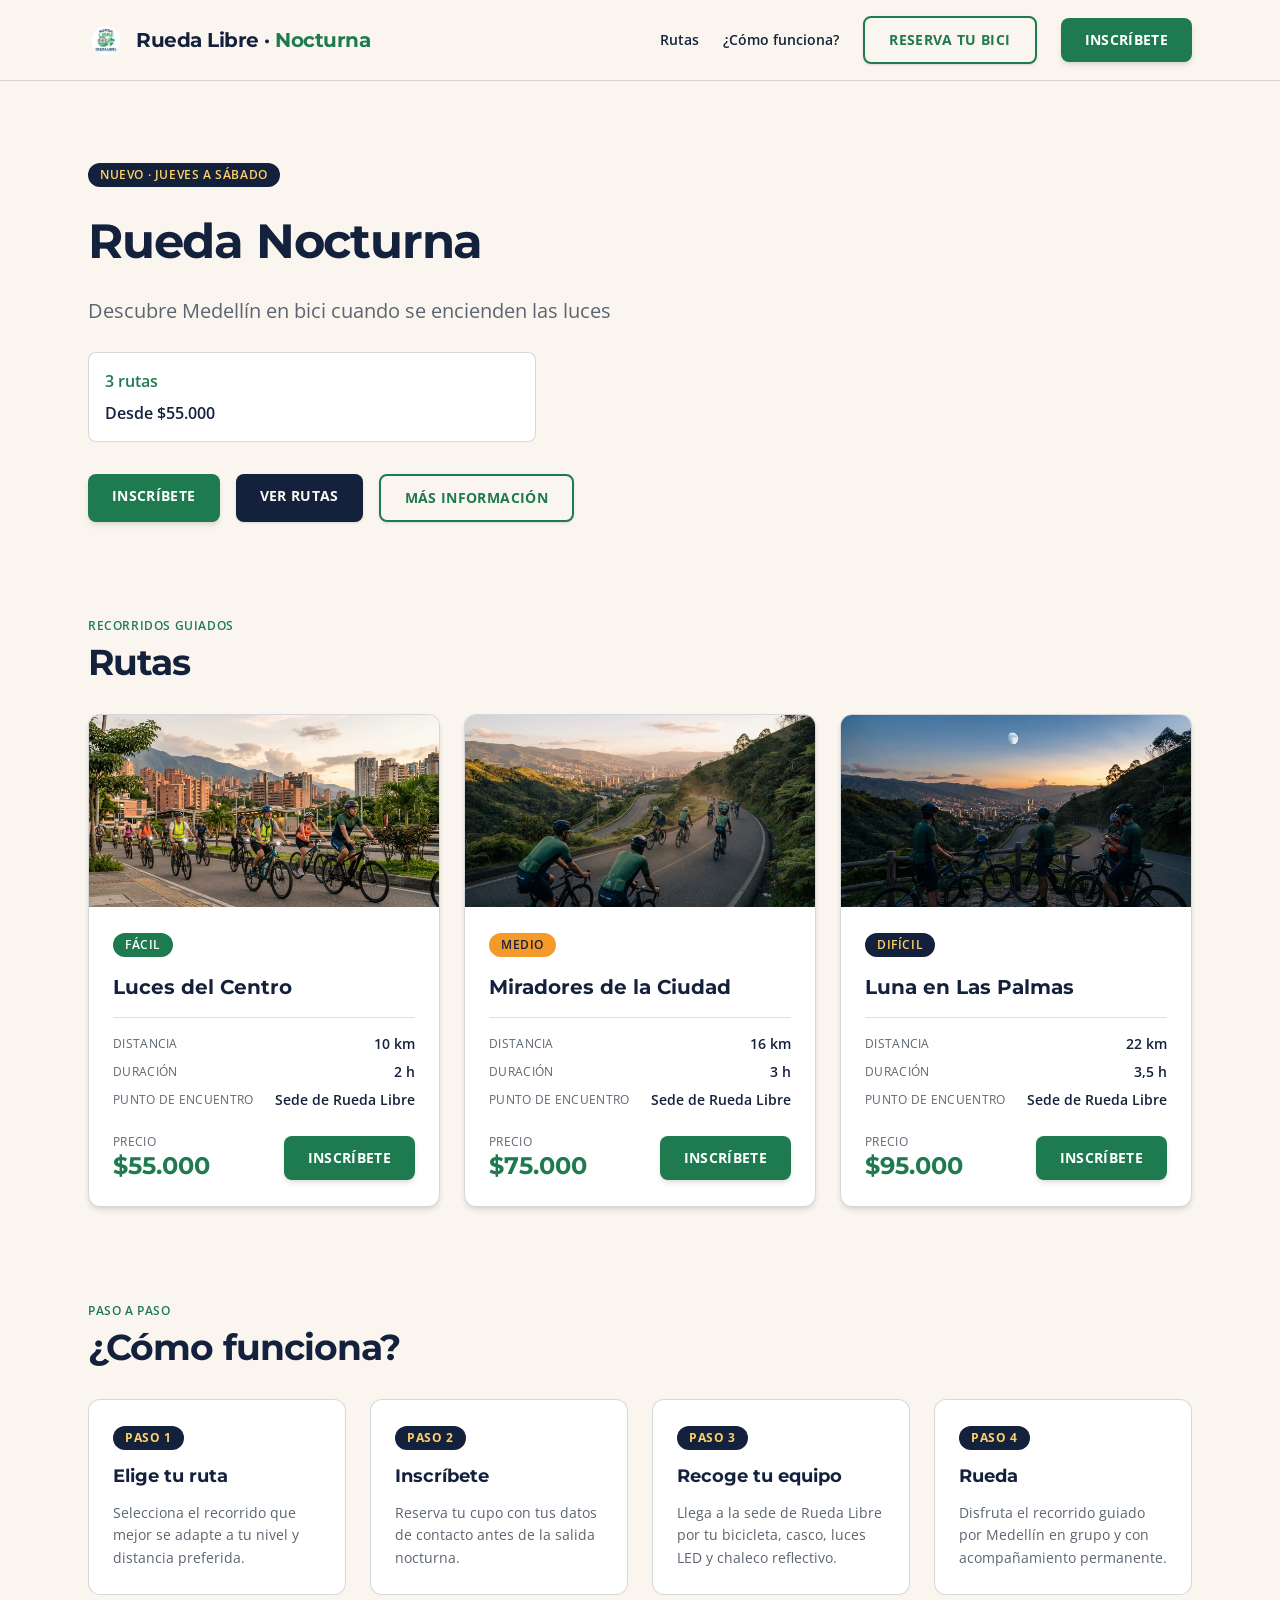
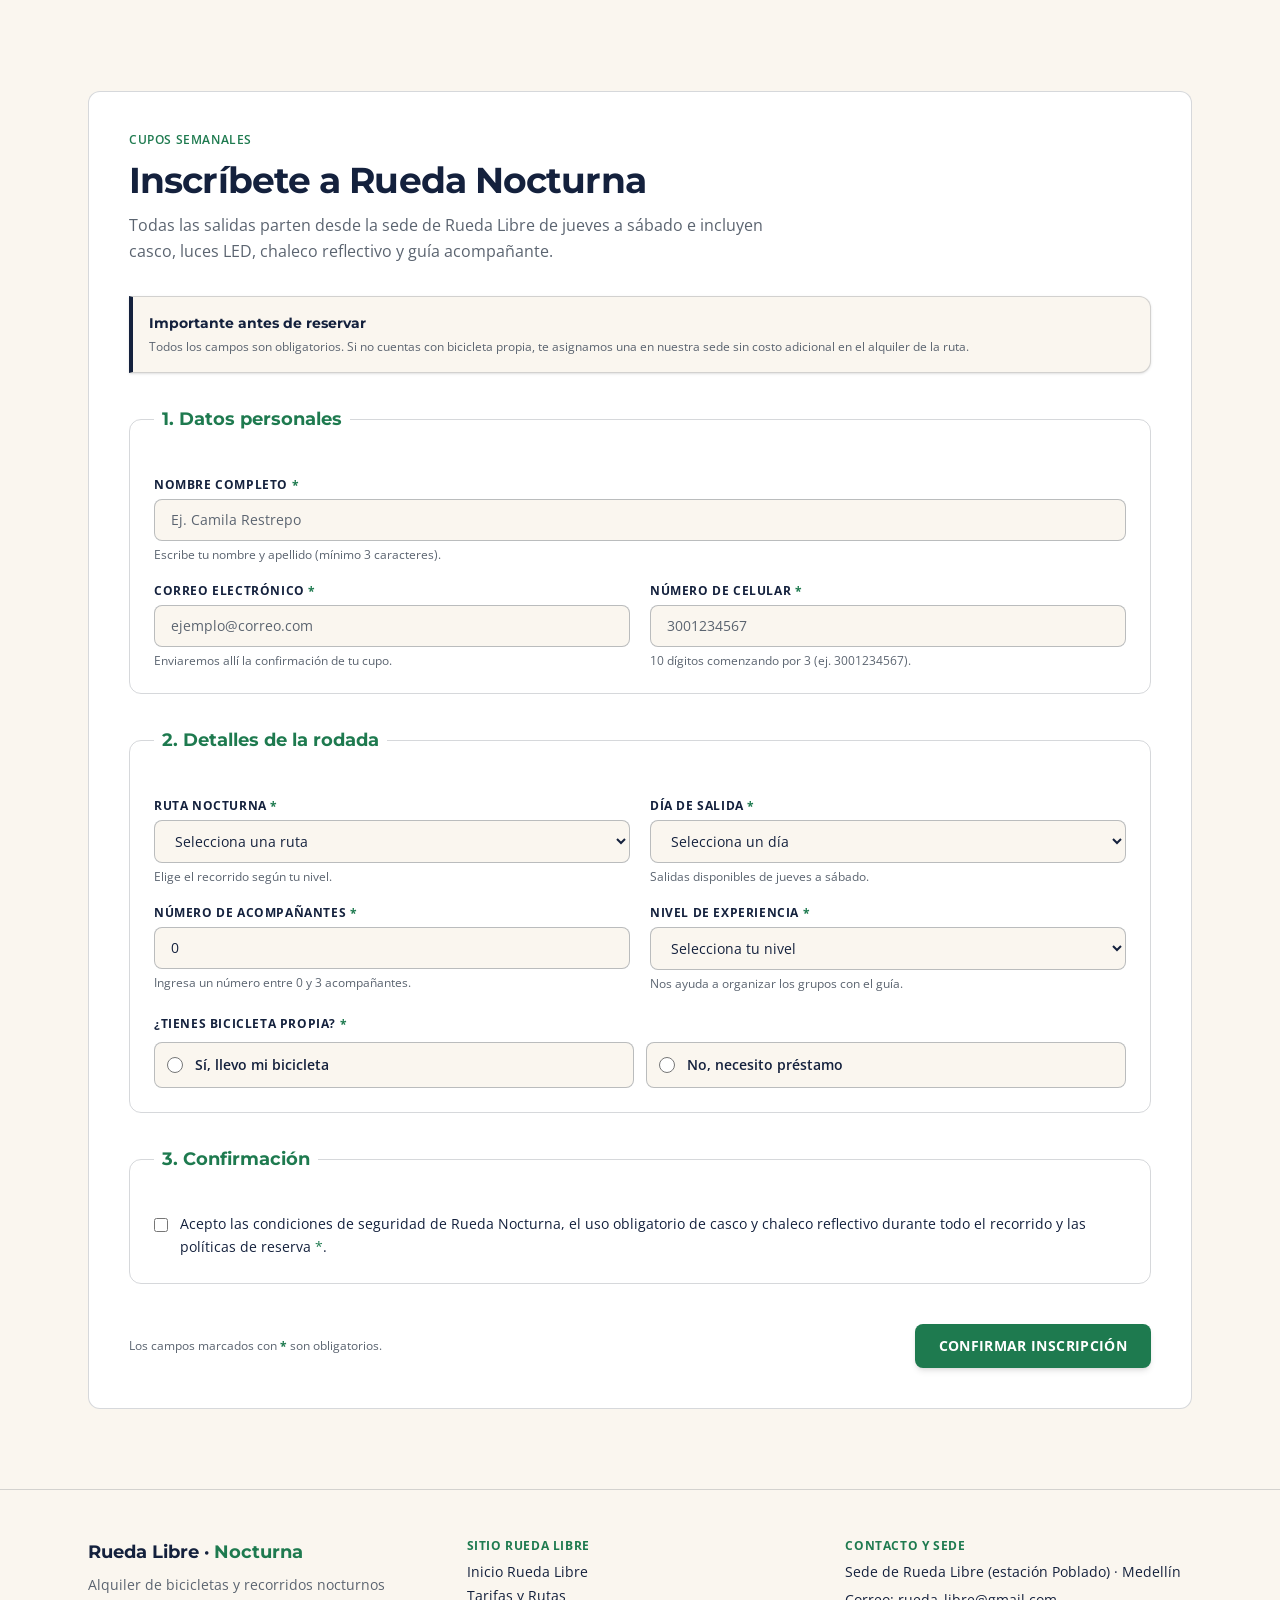
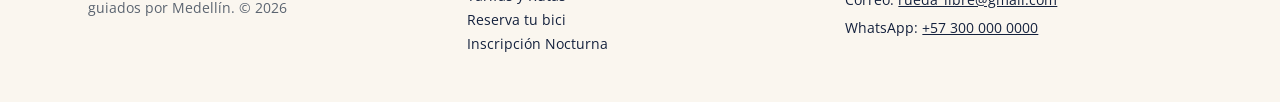
==== commit aa92430e: "MiniReto 10 - Sem 3" ====
--- a/nocturna/index.html
+++ b/nocturna/index.html
@@ -14,21 +14,22 @@
 </head>
 
 <body class="font-cuerpo bg-crema text-azul dark:bg-azul dark:text-crema">
-    <!-- Encabezado -->
     <header class="bg-crema border-b border-gris/25 dark:bg-azul dark:border-crema/15">
         <div class="flex flex-col md:flex-row justify-between items-center gap-4 max-w-6xl mx-auto px-4 sm:px-6 py-4">
-            <a href="#inicio" class="font-titulos text-xl font-bold tracking-tight text-azul dark:text-crema">
-                Rueda <span class="text-verde dark:text-amarillo-farol">Nocturna</span>
+            <a href="../index.html"
+                class="flex items-center gap-3 shrink-0 whitespace-nowrap font-titulos text-xl font-bold tracking-tight text-azul dark:text-crema">
+                <img src="../img/rueda-libre.png" alt="Logo Rueda Libre"
+                    class="w-9 h-9 shrink-0 rounded-full object-cover">
+                <span>Rueda Libre · <span class="text-verde dark:text-amarillo-farol">Nocturna</span></span>
             </a>
 
-            <nav class="flex items-center gap-6 lg:gap-8">
-                <a href="#inicio"
-                    class="hidden md:inline text-sm font-semibold text-azul hover:text-verde dark:text-crema/85 dark:hover:text-amarillo-farol">Inicio</a>
+            <nav class="flex flex-wrap justify-center items-center gap-3 sm:gap-6">
                 <a href="#rutas"
                     class="hidden md:inline text-sm font-semibold text-azul hover:text-verde dark:text-crema/85 dark:hover:text-amarillo-farol">Rutas</a>
                 <a href="#como-funciona"
                     class="hidden md:inline text-sm font-semibold text-azul hover:text-verde dark:text-crema/85 dark:hover:text-amarillo-farol">¿Cómo
                     funciona?</a>
+                <a href="../paginas/reservas.html" class="btn-contorno">Reserva tu bici</a>
                 <a href="#inscripcion" class="btn-primario">Inscríbete</a>
             </nav>
         </div>
@@ -510,37 +511,49 @@
     </main>
 
     <!-- Pie de página -->
+    <!-- Pie de página coherente con el sitio principal -->
     <footer class="bg-crema border-t border-gris/25 dark:bg-azul dark:border-crema/15">
         <div
             class="flex flex-col md:flex-row justify-between items-start gap-8 max-w-6xl mx-auto px-4 sm:px-6 py-10 sm:py-12">
-            <!-- Bloque 1 -->
+            <!-- Bloque 1: Marca -->
             <div class="w-full md:flex-1 space-y-2">
-                <p class="font-titulos text-lg font-bold text-azul dark:text-crema">Rueda <span
-                        class="text-verde dark:text-amarillo-farol">Nocturna</span></p>
+                <p class="font-titulos text-lg font-bold text-azul dark:text-crema">
+                    Rueda Libre · <span class="text-verde dark:text-amarillo-farol">Nocturna</span>
+                </p>
                 <p class="text-sm leading-relaxed text-gris dark:text-crema/80">
-                    Recorridos nocturnos guiados en bicicleta por Medellín organizados por Rueda Libre.
+                    Alquiler de bicicletas y recorridos nocturnos guiados por Medellín. © 2026
                 </p>
             </div>
 
-            <!-- Bloque 2 -->
+            <!-- Bloque 2: Navegación del ecosistema -->
             <div class="w-full md:flex-1 space-y-2">
-                <p class="text-xs font-bold uppercase tracking-wider text-verde dark:text-amarillo-farol">Secciones</p>
+                <p class="text-xs font-bold uppercase tracking-wider text-verde dark:text-amarillo-farol">Sitio Rueda
+                    Libre</p>
                 <ul class="space-y-1 text-sm text-azul dark:text-crema/85">
-                    <li><a href="#inicio" class="hover:text-verde dark:hover:text-amarillo-farol">Inicio</a></li>
-                    <li><a href="#rutas" class="hover:text-verde dark:hover:text-amarillo-farol">Rutas</a></li>
-                    <li><a href="#como-funciona" class="hover:text-verde dark:hover:text-amarillo-farol">¿Cómo
-                            funciona?</a></li>
-                    <li><a href="#inscripcion" class="hover:text-verde dark:hover:text-amarillo-farol">Inscripción</a>
-                    </li>
+                    <li><a href="../index.html" class="hover:text-verde dark:hover:text-amarillo-farol">Inicio Rueda
+                            Libre</a></li>
+                    <li><a href="../paginas/tarifas.html"
+                            class="hover:text-verde dark:hover:text-amarillo-farol">Tarifas y Rutas</a></li>
+                    <li><a href="../paginas/reservas.html"
+                            class="hover:text-verde dark:hover:text-amarillo-farol">Reserva tu bici</a></li>
+                    <li><a href="#inscripcion" class="hover:text-verde dark:hover:text-amarillo-farol">Inscripción
+                            Nocturna</a></li>
                 </ul>
             </div>
 
-            <!-- Bloque 3 -->
+            <!-- Bloque 3: Mismos datos de contacto del pie -->
             <div class="w-full md:flex-1 space-y-2">
-                <p class="text-xs font-bold uppercase tracking-wider text-verde dark:text-amarillo-farol">Punto de
-                    encuentro</p>
-                <p class="text-sm text-azul dark:text-crema">Sede de Rueda Libre · Medellín</p>
-                <p class="text-sm text-gris dark:text-crema/80">Salidas de jueves a sábado</p>
+                <p class="text-xs font-bold uppercase tracking-wider text-verde dark:text-amarillo-farol">Contacto y
+                    sede</p>
+                <p class="text-sm text-azul dark:text-crema">Sede de Rueda Libre (estación Poblado) · Medellín</p>
+                <p class="text-sm text-azul dark:text-crema/85">
+                    Correo: <a href="mailto:rueda_libre@gmail.com"
+                        class="underline hover:text-verde dark:hover:text-amarillo-farol">rueda_libre@gmail.com</a>
+                </p>
+                <p class="text-sm text-azul dark:text-crema/85">
+                    WhatsApp: <a href="https://wa.me/573000000000" target="_blank"
+                        class="underline hover:text-verde dark:hover:text-amarillo-farol">+57 300 000 0000</a>
+                </p>
             </div>
         </div>
     </footer>
--- a/nocturna/src/output.css
+++ b/nocturna/src/output.css
@@ -1,2 +1,2 @@
 /*! tailwindcss v4.3.5 | MIT License | https://tailwindcss.com */
-@layer properties{@supports (((-webkit-hyphens:none)) and (not (margin-trim:block))) or ((-moz-orient:inline) and (not (color:rgb(from red r g b)))){*,:before,:after,::backdrop{--tw-space-y-reverse:0;--tw-border-style:solid;--tw-leading:initial;--tw-font-weight:initial;--tw-tracking:initial;--tw-shadow:0 0 #0000;--tw-shadow-color:initial;--tw-shadow-alpha:100%;--tw-inset-shadow:0 0 #0000;--tw-inset-shadow-color:initial;--tw-inset-shadow-alpha:100%;--tw-ring-color:initial;--tw-ring-shadow:0 0 #0000;--tw-inset-ring-color:initial;--tw-inset-ring-shadow:0 0 #0000;--tw-ring-inset:initial;--tw-ring-offset-width:0px;--tw-ring-offset-color:#fff;--tw-ring-offset-shadow:0 0 #0000}}}@layer theme{:root,:host{--font-sans:-apple-system, BlinkMacSystemFont, "Segoe UI", Roboto, "Helvetica Neue", "Noto Sans", Arial, sans-serif, "Apple Color Emoji", "Segoe UI Emoji", "Segoe UI Symbol", "Noto Color Emoji";--font-mono:ui-monospace, SFMono-Regular, Menlo, Monaco, Consolas, "Liberation Mono", "Courier New", monospace;--color-amber-400:oklch(82.8% .189 84.429);--color-slate-300:oklch(86.9% .022 252.894);--color-slate-800:oklch(27.9% .041 260.031);--color-slate-900:oklch(20.8% .042 265.755);--color-slate-950:oklch(12.9% .042 264.695);--color-white:#fff;--spacing:.25rem;--container-md:28rem;--container-xl:36rem;--container-2xl:42rem;--container-3xl:48rem;--container-6xl:72rem;--text-xs:.75rem;--text-xs--line-height:calc(1 / .75);--text-sm:.875rem;--text-sm--line-height:calc(1.25 / .875);--text-base:1rem;--text-base--line-height:calc(1.5 / 1);--text-lg:1.125rem;--text-lg--line-height:calc(1.75 / 1.125);--text-xl:1.25rem;--text-xl--line-height:calc(1.75 / 1.25);--text-2xl:1.5rem;--text-2xl--line-height:calc(2 / 1.5);--text-3xl:1.875rem;--text-3xl--line-height:calc(2.25 / 1.875);--text-4xl:2.25rem;--text-4xl--line-height:calc(2.5 / 2.25);--text-5xl:3rem;--text-5xl--line-height:1;--font-weight-semibold:600;--font-weight-bold:700;--tracking-tight:-.025em;--tracking-wide:.025em;--tracking-wider:.05em;--leading-tight:1.25;--leading-relaxed:1.625;--radius-lg:.5rem;--radius-xl:.75rem;--default-font-family:var(--font-sans);--default-mono-font-family:var(--font-mono);--color-verde:#1e7a4f;--color-naranja:#f39a2b;--color-azul:#14213d;--color-crema:#faf6ef;--color-gris:#5b6470;--color-amarillo-farol:#ffd166;--font-titulos:"Montserrat", system-ui, -apple-system, sans-serif;--font-cuerpo:"Open Sans", Arial, Helvetica, sans-serif}}@layer base{*,:after,:before,::backdrop{box-sizing:border-box;border:0 solid;margin:0;padding:0}::file-selector-button{box-sizing:border-box;border:0 solid;margin:0;padding:0}html,:host{-webkit-text-size-adjust:100%;tab-size:4;line-height:1.5;font-family:var(--default-font-family,-apple-system, BlinkMacSystemFont, "Segoe UI", Roboto, "Helvetica Neue", "Noto Sans", Arial, sans-serif, "Apple Color Emoji", "Segoe UI Emoji", "Segoe UI Symbol", "Noto Color Emoji");font-feature-settings:var(--default-font-feature-settings,normal);font-variation-settings:var(--default-font-variation-settings,normal);-webkit-tap-highlight-color:transparent}hr{height:0;color:inherit;border-top-width:1px}abbr:where([title]){-webkit-text-decoration:underline dotted;text-decoration:underline dotted}h1,h2,h3,h4,h5,h6{font-size:inherit;font-weight:inherit}a{color:inherit;-webkit-text-decoration:inherit;-webkit-text-decoration:inherit;-webkit-text-decoration:inherit;text-decoration:inherit}b,strong{font-weight:bolder}code,kbd,samp,pre{font-family:var(--default-mono-font-family,ui-monospace, SFMono-Regular, Menlo, Monaco, Consolas, "Liberation Mono", "Courier New", monospace);font-feature-settings:var(--default-mono-font-feature-settings,normal);font-variation-settings:var(--default-mono-font-variation-settings,normal);font-size:1em}small{font-size:80%}sub,sup{vertical-align:baseline;font-size:75%;line-height:0;position:relative}sub{bottom:-.25em}sup{top:-.5em}table{text-indent:0;border-color:inherit;border-collapse:collapse}:-moz-focusring:where(:not(iframe)){outline:auto}progress{vertical-align:baseline}summary{display:list-item}ol,ul,menu{list-style:none}img,svg,video,canvas,audio,iframe,embed,object{vertical-align:middle;display:block}img,video{max-width:100%;height:auto}button,input,select,optgroup,textarea{font:inherit;font-feature-settings:inherit;font-variation-settings:inherit;letter-spacing:inherit;color:inherit;opacity:1;background-color:#0000;border-radius:0}::file-selector-button{font:inherit;font-feature-settings:inherit;font-variation-settings:inherit;letter-spacing:inherit;color:inherit;opacity:1;background-color:#0000;border-radius:0}:where(select:is([multiple],[size])) optgroup{font-weight:bolder}:where(select:is([multiple],[size])) optgroup option{padding-inline-start:20px}::file-selector-button{margin-inline-end:4px}::placeholder{opacity:1}@supports (not ((-webkit-appearance:-apple-pay-button))) or (contain-intrinsic-size:1px){::placeholder{color:currentColor}@supports (color:color-mix(in lab, red, red)){::placeholder{color:color-mix(in oklab, currentcolor 50%, transparent)}}}textarea{resize:vertical}::-webkit-search-decoration{-webkit-appearance:none}::-webkit-date-and-time-value{min-height:1lh;text-align:inherit}::-webkit-datetime-edit{display:inline-flex}::-webkit-datetime-edit-fields-wrapper{padding:0}::-webkit-datetime-edit{padding-block:0}::-webkit-datetime-edit-year-field{padding-block:0}::-webkit-datetime-edit-month-field{padding-block:0}::-webkit-datetime-edit-day-field{padding-block:0}::-webkit-datetime-edit-hour-field{padding-block:0}::-webkit-datetime-edit-minute-field{padding-block:0}::-webkit-datetime-edit-second-field{padding-block:0}::-webkit-datetime-edit-millisecond-field{padding-block:0}::-webkit-datetime-edit-meridiem-field{padding-block:0}::-webkit-calendar-picker-indicator{line-height:1}:-moz-ui-invalid{box-shadow:none}button,input:where([type=button],[type=reset],[type=submit]){appearance:button}::file-selector-button{appearance:button}::-webkit-inner-spin-button{height:auto}::-webkit-outer-spin-button{height:auto}[hidden]:where(:not([hidden=until-found])){display:none!important}}@layer components{.btn-primario{border-radius:var(--radius-lg);background-color:var(--color-verde);padding-inline:calc(var(--spacing) * 6);padding-block:calc(var(--spacing) * 3);font-size:var(--text-sm);line-height:var(--tw-leading,var(--text-sm--line-height));--tw-font-weight:var(--font-weight-bold);font-weight:var(--font-weight-bold);--tw-tracking:var(--tracking-wide);letter-spacing:var(--tracking-wide);color:var(--color-white);text-transform:uppercase;--tw-shadow:0 4px 6px -1px var(--tw-shadow-color,#0000001a), 0 2px 4px -2px var(--tw-shadow-color,#0000001a);box-shadow:var(--tw-inset-shadow), var(--tw-inset-ring-shadow), var(--tw-ring-offset-shadow), var(--tw-ring-shadow), var(--tw-shadow);display:inline-block}@media (hover:hover){.btn-primario:hover{background-color:var(--color-azul)}}.btn-primario:focus{--tw-ring-shadow:var(--tw-ring-inset, ) 0 0 0 calc(2px + var(--tw-ring-offset-width)) var(--tw-ring-color,currentcolor);box-shadow:var(--tw-inset-shadow), var(--tw-inset-ring-shadow), var(--tw-ring-offset-shadow), var(--tw-ring-shadow), var(--tw-shadow);--tw-ring-color:var(--color-verde);--tw-ring-offset-width:2px;--tw-ring-offset-shadow:var(--tw-ring-inset, ) 0 0 0 var(--tw-ring-offset-width) var(--tw-ring-offset-color);--tw-ring-offset-color:var(--color-crema);--tw-outline-style:none;outline-style:none}@media (prefers-color-scheme:dark){.btn-primario{background-color:var(--color-amarillo-farol);color:var(--color-azul)}@media (hover:hover){.btn-primario:hover{background-color:var(--color-naranja)}}.btn-primario:focus{--tw-ring-color:var(--color-amarillo-farol);--tw-ring-offset-color:var(--color-azul)}}.btn-secundario{border-radius:var(--radius-lg);background-color:var(--color-azul);padding-inline:calc(var(--spacing) * 6);padding-block:calc(var(--spacing) * 3);font-size:var(--text-sm);line-height:var(--tw-leading,var(--text-sm--line-height));--tw-font-weight:var(--font-weight-bold);font-weight:var(--font-weight-bold);--tw-tracking:var(--tracking-wide);letter-spacing:var(--tracking-wide);color:var(--color-crema);text-transform:uppercase;--tw-shadow:0 1px 3px 0 var(--tw-shadow-color,#0000001a), 0 1px 2px -1px var(--tw-shadow-color,#0000001a);box-shadow:var(--tw-inset-shadow), var(--tw-inset-ring-shadow), var(--tw-ring-offset-shadow), var(--tw-ring-shadow), var(--tw-shadow);display:inline-block}@media (hover:hover){.btn-secundario:hover{background-color:var(--color-gris)}}.btn-secundario:focus{--tw-ring-shadow:var(--tw-ring-inset, ) 0 0 0 calc(2px + var(--tw-ring-offset-width)) var(--tw-ring-color,currentcolor);box-shadow:var(--tw-inset-shadow), var(--tw-inset-ring-shadow), var(--tw-ring-offset-shadow), var(--tw-ring-shadow), var(--tw-shadow);--tw-ring-color:var(--color-azul);--tw-ring-offset-width:2px;--tw-ring-offset-shadow:var(--tw-ring-inset, ) 0 0 0 var(--tw-ring-offset-width) var(--tw-ring-offset-color);--tw-ring-offset-color:var(--color-crema);--tw-outline-style:none;outline-style:none}@media (prefers-color-scheme:dark){.btn-secundario{border-style:var(--tw-border-style);border-width:1px;border-color:#faf6ef40}@supports (color:color-mix(in lab, red, red)){.btn-secundario{border-color:color-mix(in oklab, var(--color-crema) 25%, transparent)}}.btn-secundario{background-color:#ffffff1a}@supports (color:color-mix(in lab, red, red)){.btn-secundario{background-color:color-mix(in oklab, var(--color-white) 10%, transparent)}}.btn-secundario{color:var(--color-crema)}@media (hover:hover){.btn-secundario:hover{background-color:#fff3}@supports (color:color-mix(in lab, red, red)){.btn-secundario:hover{background-color:color-mix(in oklab, var(--color-white) 20%, transparent)}}}.btn-secundario:focus{--tw-ring-color:var(--color-amarillo-farol);--tw-ring-offset-color:var(--color-azul)}}.btn-contorno{border-radius:var(--radius-lg);border-style:var(--tw-border-style);border-width:2px;border-color:var(--color-verde);padding-inline:calc(var(--spacing) * 6);padding-block:calc(var(--spacing) * 3);font-size:var(--text-sm);line-height:var(--tw-leading,var(--text-sm--line-height));--tw-font-weight:var(--font-weight-bold);font-weight:var(--font-weight-bold);--tw-tracking:var(--tracking-wide);letter-spacing:var(--tracking-wide);color:var(--color-verde);text-transform:uppercase;--tw-shadow:0 1px 3px 0 var(--tw-shadow-color,#0000001a), 0 1px 2px -1px var(--tw-shadow-color,#0000001a);box-shadow:var(--tw-inset-shadow), var(--tw-inset-ring-shadow), var(--tw-ring-offset-shadow), var(--tw-ring-shadow), var(--tw-shadow);display:inline-block}@media (hover:hover){.btn-contorno:hover{background-color:var(--color-verde);color:var(--color-white)}}.btn-contorno:focus{--tw-ring-shadow:var(--tw-ring-inset, ) 0 0 0 calc(2px + var(--tw-ring-offset-width)) var(--tw-ring-color,currentcolor);box-shadow:var(--tw-inset-shadow), var(--tw-inset-ring-shadow), var(--tw-ring-offset-shadow), var(--tw-ring-shadow), var(--tw-shadow);--tw-ring-color:var(--color-verde);--tw-ring-offset-width:2px;--tw-ring-offset-shadow:var(--tw-ring-inset, ) 0 0 0 var(--tw-ring-offset-width) var(--tw-ring-offset-color);--tw-ring-offset-color:var(--color-crema);--tw-outline-style:none;outline-style:none}@media (prefers-color-scheme:dark){.btn-contorno{border-color:var(--color-amarillo-farol);color:var(--color-amarillo-farol)}@media (hover:hover){.btn-contorno:hover{background-color:var(--color-amarillo-farol);color:var(--color-azul)}}.btn-contorno:focus{--tw-ring-color:var(--color-amarillo-farol);--tw-ring-offset-color:var(--color-azul)}}}@layer utilities{.mx-auto{margin-inline:auto}.mt-1{margin-top:var(--spacing)}.mt-2{margin-top:calc(var(--spacing) * 2)}.block{display:block}.flex{display:flex}.grid{display:grid}.hidden{display:none}.inline-block{display:inline-block}.h-4{height:calc(var(--spacing) * 4)}.h-48{height:calc(var(--spacing) * 48)}.min-h-screen{min-height:100vh}.w-4{width:calc(var(--spacing) * 4)}.w-full{width:100%}.max-w-2xl{max-width:var(--container-2xl)}.max-w-3xl{max-width:var(--container-3xl)}.max-w-6xl{max-width:var(--container-6xl)}.max-w-md{max-width:var(--container-md)}.max-w-xl{max-width:var(--container-xl)}.cursor-pointer{cursor:pointer}.grid-cols-1{grid-template-columns:repeat(1,minmax(0,1fr))}.flex-col{flex-direction:column}.flex-wrap{flex-wrap:wrap}.items-center{align-items:center}.items-start{align-items:flex-start}.justify-between{justify-content:space-between}.gap-3{gap:calc(var(--spacing) * 3)}.gap-4{gap:calc(var(--spacing) * 4)}.gap-6{gap:calc(var(--spacing) * 6)}.gap-8{gap:calc(var(--spacing) * 8)}:where(.space-y-1>:not(:last-child)){--tw-space-y-reverse:0;margin-block-start:calc(var(--spacing) * var(--tw-space-y-reverse));margin-block-end:calc(var(--spacing) * calc(1 - var(--tw-space-y-reverse)))}:where(.space-y-1\.5>:not(:last-child)){--tw-space-y-reverse:0;margin-block-start:calc(calc(var(--spacing) * 1.5) * var(--tw-space-y-reverse));margin-block-end:calc(calc(var(--spacing) * 1.5) * calc(1 - var(--tw-space-y-reverse)))}:where(.space-y-2>:not(:last-child)){--tw-space-y-reverse:0;margin-block-start:calc(calc(var(--spacing) * 2) * var(--tw-space-y-reverse));margin-block-end:calc(calc(var(--spacing) * 2) * calc(1 - var(--tw-space-y-reverse)))}:where(.space-y-2\.5>:not(:last-child)){--tw-space-y-reverse:0;margin-block-start:calc(calc(var(--spacing) * 2.5) * var(--tw-space-y-reverse));margin-block-end:calc(calc(var(--spacing) * 2.5) * calc(1 - var(--tw-space-y-reverse)))}:where(.space-y-3>:not(:last-child)){--tw-space-y-reverse:0;margin-block-start:calc(calc(var(--spacing) * 3) * var(--tw-space-y-reverse));margin-block-end:calc(calc(var(--spacing) * 3) * calc(1 - var(--tw-space-y-reverse)))}:where(.space-y-4>:not(:last-child)){--tw-space-y-reverse:0;margin-block-start:calc(calc(var(--spacing) * 4) * var(--tw-space-y-reverse));margin-block-end:calc(calc(var(--spacing) * 4) * calc(1 - var(--tw-space-y-reverse)))}:where(.space-y-5>:not(:last-child)){--tw-space-y-reverse:0;margin-block-start:calc(calc(var(--spacing) * 5) * var(--tw-space-y-reverse));margin-block-end:calc(calc(var(--spacing) * 5) * calc(1 - var(--tw-space-y-reverse)))}:where(.space-y-6>:not(:last-child)){--tw-space-y-reverse:0;margin-block-start:calc(calc(var(--spacing) * 6) * var(--tw-space-y-reverse));margin-block-end:calc(calc(var(--spacing) * 6) * calc(1 - var(--tw-space-y-reverse)))}:where(.space-y-8>:not(:last-child)){--tw-space-y-reverse:0;margin-block-start:calc(calc(var(--spacing) * 8) * var(--tw-space-y-reverse));margin-block-end:calc(calc(var(--spacing) * 8) * calc(1 - var(--tw-space-y-reverse)))}:where(.space-y-12>:not(:last-child)){--tw-space-y-reverse:0;margin-block-start:calc(calc(var(--spacing) * 12) * var(--tw-space-y-reverse));margin-block-end:calc(calc(var(--spacing) * 12) * calc(1 - var(--tw-space-y-reverse)))}:where(.space-y-16>:not(:last-child)){--tw-space-y-reverse:0;margin-block-start:calc(calc(var(--spacing) * 16) * var(--tw-space-y-reverse));margin-block-end:calc(calc(var(--spacing) * 16) * calc(1 - var(--tw-space-y-reverse)))}.overflow-hidden{overflow:hidden}.rounded{border-radius:.25rem}.rounded-full{border-radius:2147483647px}.rounded-lg{border-radius:var(--radius-lg)}.rounded-xl{border-radius:var(--radius-xl)}.rounded-r-xl{border-top-right-radius:var(--radius-xl);border-bottom-right-radius:var(--radius-xl)}.border{border-style:var(--tw-border-style);border-width:1px}.border-2{border-style:var(--tw-border-style);border-width:2px}.border-t{border-top-style:var(--tw-border-style);border-top-width:1px}.border-b{border-bottom-style:var(--tw-border-style);border-bottom-width:1px}.border-l-4{border-left-style:var(--tw-border-style);border-left-width:4px}.border-gris\/20{border-color:#5b647033}@supports (color:color-mix(in lab, red, red)){.border-gris\/20{border-color:color-mix(in oklab, var(--color-gris) 20%, transparent)}}.border-gris\/25{border-color:#5b647040}@supports (color:color-mix(in lab, red, red)){.border-gris\/25{border-color:color-mix(in oklab, var(--color-gris) 25%, transparent)}}.border-gris\/40{border-color:#5b647066}@supports (color:color-mix(in lab, red, red)){.border-gris\/40{border-color:color-mix(in oklab, var(--color-gris) 40%, transparent)}}.border-verde{border-color:var(--color-verde)}.border-l-azul{border-left-color:var(--color-azul)}.border-l-naranja{border-left-color:var(--color-naranja)}.border-l-verde{border-left-color:var(--color-verde)}.bg-amber-400{background-color:var(--color-amber-400)}.bg-azul{background-color:var(--color-azul)}.bg-crema{background-color:var(--color-crema)}.bg-naranja{background-color:var(--color-naranja)}.bg-slate-800{background-color:var(--color-slate-800)}.bg-slate-900{background-color:var(--color-slate-900)}.bg-slate-950{background-color:var(--color-slate-950)}.bg-verde{background-color:var(--color-verde)}.bg-white{background-color:var(--color-white)}.object-cover{object-fit:cover}.p-3{padding:calc(var(--spacing) * 3)}.p-4{padding:calc(var(--spacing) * 4)}.p-5{padding:calc(var(--spacing) * 5)}.p-6{padding:calc(var(--spacing) * 6)}.px-2{padding-inline:calc(var(--spacing) * 2)}.px-3{padding-inline:calc(var(--spacing) * 3)}.px-4{padding-inline:calc(var(--spacing) * 4)}.px-6{padding-inline:calc(var(--spacing) * 6)}.py-1{padding-block:var(--spacing)}.py-2\.5{padding-block:calc(var(--spacing) * 2.5)}.py-3{padding-block:calc(var(--spacing) * 3)}.py-4{padding-block:calc(var(--spacing) * 4)}.py-10{padding-block:calc(var(--spacing) * 10)}.py-16{padding-block:calc(var(--spacing) * 16)}.pt-1{padding-top:var(--spacing)}.pt-2{padding-top:calc(var(--spacing) * 2)}.pt-4{padding-top:calc(var(--spacing) * 4)}.pb-2{padding-bottom:calc(var(--spacing) * 2)}.pb-6{padding-bottom:calc(var(--spacing) * 6)}.font-cuerpo{font-family:var(--font-cuerpo)}.font-titulos{font-family:var(--font-titulos)}.text-2xl{font-size:var(--text-2xl);line-height:var(--tw-leading,var(--text-2xl--line-height))}.text-3xl{font-size:var(--text-3xl);line-height:var(--tw-leading,var(--text-3xl--line-height))}.text-4xl{font-size:var(--text-4xl);line-height:var(--tw-leading,var(--text-4xl--line-height))}.text-base{font-size:var(--text-base);line-height:var(--tw-leading,var(--text-base--line-height))}.text-lg{font-size:var(--text-lg);line-height:var(--tw-leading,var(--text-lg--line-height))}.text-sm{font-size:var(--text-sm);line-height:var(--tw-leading,var(--text-sm--line-height))}.text-xl{font-size:var(--text-xl);line-height:var(--tw-leading,var(--text-xl--line-height))}.text-xs{font-size:var(--text-xs);line-height:var(--tw-leading,var(--text-xs--line-height))}.leading-relaxed{--tw-leading:var(--leading-relaxed);line-height:var(--leading-relaxed)}.leading-tight{--tw-leading:var(--leading-tight);line-height:var(--leading-tight)}.font-bold{--tw-font-weight:var(--font-weight-bold);font-weight:var(--font-weight-bold)}.font-semibold{--tw-font-weight:var(--font-weight-semibold);font-weight:var(--font-weight-semibold)}.tracking-tight{--tw-tracking:var(--tracking-tight);letter-spacing:var(--tracking-tight)}.tracking-wide{--tw-tracking:var(--tracking-wide);letter-spacing:var(--tracking-wide)}.tracking-wider{--tw-tracking:var(--tracking-wider);letter-spacing:var(--tracking-wider)}.text-amarillo-farol{color:var(--color-amarillo-farol)}.text-amber-400{color:var(--color-amber-400)}.text-azul{color:var(--color-azul)}.text-crema{color:var(--color-crema)}.text-gris{color:var(--color-gris)}.text-slate-300{color:var(--color-slate-300)}.text-slate-950{color:var(--color-slate-950)}.text-verde{color:var(--color-verde)}.text-white{color:var(--color-white)}.uppercase{text-transform:uppercase}.placeholder-gris::placeholder{color:var(--color-gris)}.accent-verde{accent-color:var(--color-verde)}.shadow-md{--tw-shadow:0 4px 6px -1px var(--tw-shadow-color,#0000001a), 0 2px 4px -2px var(--tw-shadow-color,#0000001a);box-shadow:var(--tw-inset-shadow), var(--tw-inset-ring-shadow), var(--tw-ring-offset-shadow), var(--tw-ring-shadow), var(--tw-shadow)}.shadow-sm{--tw-shadow:0 1px 3px 0 var(--tw-shadow-color,#0000001a), 0 1px 2px -1px var(--tw-shadow-color,#0000001a);box-shadow:var(--tw-inset-shadow), var(--tw-inset-ring-shadow), var(--tw-ring-offset-shadow), var(--tw-ring-shadow), var(--tw-shadow)}@media (hover:hover){.hover\:border-verde:hover{border-color:var(--color-verde)}.hover\:bg-azul:hover{background-color:var(--color-azul)}.hover\:bg-gris:hover{background-color:var(--color-gris)}.hover\:bg-verde:hover{background-color:var(--color-verde)}.hover\:text-verde:hover{color:var(--color-verde)}.hover\:text-white:hover{color:var(--color-white)}.hover\:shadow-xl:hover{--tw-shadow:0 20px 25px -5px var(--tw-shadow-color,#0000001a), 0 8px 10px -6px var(--tw-shadow-color,#0000001a);box-shadow:var(--tw-inset-shadow), var(--tw-inset-ring-shadow), var(--tw-ring-offset-shadow), var(--tw-ring-shadow), var(--tw-shadow)}}.focus\:border-verde:focus{border-color:var(--color-verde)}.focus\:ring-1:focus{--tw-ring-shadow:var(--tw-ring-inset, ) 0 0 0 calc(1px + var(--tw-ring-offset-width)) var(--tw-ring-color,currentcolor);box-shadow:var(--tw-inset-shadow), var(--tw-inset-ring-shadow), var(--tw-ring-offset-shadow), var(--tw-ring-shadow), var(--tw-shadow)}.focus\:ring-2:focus{--tw-ring-shadow:var(--tw-ring-inset, ) 0 0 0 calc(2px + var(--tw-ring-offset-width)) var(--tw-ring-color,currentcolor);box-shadow:var(--tw-inset-shadow), var(--tw-inset-ring-shadow), var(--tw-ring-offset-shadow), var(--tw-ring-shadow), var(--tw-shadow)}.focus\:ring-azul:focus{--tw-ring-color:var(--color-azul)}.focus\:ring-verde:focus{--tw-ring-color:var(--color-verde)}.focus\:ring-offset-2:focus{--tw-ring-offset-width:2px;--tw-ring-offset-shadow:var(--tw-ring-inset, ) 0 0 0 var(--tw-ring-offset-width) var(--tw-ring-offset-color)}.focus\:ring-offset-crema:focus{--tw-ring-offset-color:var(--color-crema)}.focus\:ring-offset-white:focus{--tw-ring-offset-color:var(--color-white)}.focus\:outline-none:focus{--tw-outline-style:none;outline-style:none}@media (min-width:40rem){.sm\:w-auto{width:auto}.sm\:grid-cols-2{grid-template-columns:repeat(2,minmax(0,1fr))}.sm\:gap-4{gap:calc(var(--spacing) * 4)}.sm\:gap-5{gap:calc(var(--spacing) * 5)}:where(.sm\:space-y-6>:not(:last-child)){--tw-space-y-reverse:0;margin-block-start:calc(calc(var(--spacing) * 6) * var(--tw-space-y-reverse));margin-block-end:calc(calc(var(--spacing) * 6) * calc(1 - var(--tw-space-y-reverse)))}:where(.sm\:space-y-8>:not(:last-child)){--tw-space-y-reverse:0;margin-block-start:calc(calc(var(--spacing) * 8) * var(--tw-space-y-reverse));margin-block-end:calc(calc(var(--spacing) * 8) * calc(1 - var(--tw-space-y-reverse)))}:where(.sm\:space-y-20>:not(:last-child)){--tw-space-y-reverse:0;margin-block-start:calc(calc(var(--spacing) * 20) * var(--tw-space-y-reverse));margin-block-end:calc(calc(var(--spacing) * 20) * calc(1 - var(--tw-space-y-reverse)))}.sm\:p-6{padding:calc(var(--spacing) * 6)}.sm\:p-8{padding:calc(var(--spacing) * 8)}.sm\:px-6{padding-inline:calc(var(--spacing) * 6)}.sm\:py-12{padding-block:calc(var(--spacing) * 12)}.sm\:py-14{padding-block:calc(var(--spacing) * 14)}.sm\:text-3xl{font-size:var(--text-3xl);line-height:var(--tw-leading,var(--text-3xl--line-height))}.sm\:text-4xl{font-size:var(--text-4xl);line-height:var(--tw-leading,var(--text-4xl--line-height))}.sm\:text-base{font-size:var(--text-base);line-height:var(--tw-leading,var(--text-base--line-height))}.sm\:text-lg{font-size:var(--text-lg);line-height:var(--tw-leading,var(--text-lg--line-height))}}@media (min-width:48rem){.md\:col-span-2{grid-column:span 2/span 2}.md\:inline{display:inline}.md\:flex-1{flex:1}.md\:grid-cols-2{grid-template-columns:repeat(2,minmax(0,1fr))}.md\:flex-row{flex-direction:row}}@media (min-width:64rem){.lg\:grid-cols-3{grid-template-columns:repeat(3,minmax(0,1fr))}.lg\:grid-cols-4{grid-template-columns:repeat(4,minmax(0,1fr))}.lg\:gap-8{gap:calc(var(--spacing) * 8)}:where(.lg\:space-y-24>:not(:last-child)){--tw-space-y-reverse:0;margin-block-start:calc(calc(var(--spacing) * 24) * var(--tw-space-y-reverse));margin-block-end:calc(calc(var(--spacing) * 24) * calc(1 - var(--tw-space-y-reverse)))}.lg\:p-10{padding:calc(var(--spacing) * 10)}.lg\:py-20{padding-block:calc(var(--spacing) * 20)}.lg\:text-4xl{font-size:var(--text-4xl);line-height:var(--tw-leading,var(--text-4xl--line-height))}.lg\:text-5xl{font-size:var(--text-5xl);line-height:var(--tw-leading,var(--text-5xl--line-height))}.lg\:text-xl{font-size:var(--text-xl);line-height:var(--tw-leading,var(--text-xl--line-height))}}@media (prefers-color-scheme:dark){.dark\:border{border-style:var(--tw-border-style);border-width:1px}.dark\:border-amarillo-farol{border-color:var(--color-amarillo-farol)}.dark\:border-crema\/15{border-color:#faf6ef26}@supports (color:color-mix(in lab, red, red)){.dark\:border-crema\/15{border-color:color-mix(in oklab, var(--color-crema) 15%, transparent)}}.dark\:border-crema\/25{border-color:#faf6ef40}@supports (color:color-mix(in lab, red, red)){.dark\:border-crema\/25{border-color:color-mix(in oklab, var(--color-crema) 25%, transparent)}}.dark\:border-crema\/30{border-color:#faf6ef4d}@supports (color:color-mix(in lab, red, red)){.dark\:border-crema\/30{border-color:color-mix(in oklab, var(--color-crema) 30%, transparent)}}.dark\:border-l-amarillo-farol{border-left-color:var(--color-amarillo-farol)}.dark\:border-l-naranja{border-left-color:var(--color-naranja)}.dark\:border-l-verde{border-left-color:var(--color-verde)}.dark\:bg-amarillo-farol{background-color:var(--color-amarillo-farol)}.dark\:bg-azul{background-color:var(--color-azul)}.dark\:bg-white\/5{background-color:#ffffff0d}@supports (color:color-mix(in lab, red, red)){.dark\:bg-white\/5{background-color:color-mix(in oklab, var(--color-white) 5%, transparent)}}.dark\:bg-white\/10{background-color:#ffffff1a}@supports (color:color-mix(in lab, red, red)){.dark\:bg-white\/10{background-color:color-mix(in oklab, var(--color-white) 10%, transparent)}}.dark\:text-amarillo-farol{color:var(--color-amarillo-farol)}.dark\:text-azul{color:var(--color-azul)}.dark\:text-crema{color:var(--color-crema)}.dark\:text-crema\/80{color:#faf6efcc}@supports (color:color-mix(in lab, red, red)){.dark\:text-crema\/80{color:color-mix(in oklab, var(--color-crema) 80%, transparent)}}.dark\:text-crema\/85{color:#faf6efd9}@supports (color:color-mix(in lab, red, red)){.dark\:text-crema\/85{color:color-mix(in oklab, var(--color-crema) 85%, transparent)}}.dark\:text-naranja{color:var(--color-naranja)}.dark\:placeholder-crema\/60::placeholder{color:#faf6ef99}@supports (color:color-mix(in lab, red, red)){.dark\:placeholder-crema\/60::placeholder{color:color-mix(in oklab, var(--color-crema) 60%, transparent)}}.dark\:accent-amarillo-farol{accent-color:var(--color-amarillo-farol)}@media (hover:hover){.dark\:hover\:border-amarillo-farol:hover{border-color:var(--color-amarillo-farol)}.dark\:hover\:bg-amarillo-farol:hover{background-color:var(--color-amarillo-farol)}.dark\:hover\:bg-naranja:hover{background-color:var(--color-naranja)}.dark\:hover\:bg-white\/20:hover{background-color:#fff3}@supports (color:color-mix(in lab, red, red)){.dark\:hover\:bg-white\/20:hover{background-color:color-mix(in oklab, var(--color-white) 20%, transparent)}}.dark\:hover\:text-amarillo-farol:hover{color:var(--color-amarillo-farol)}.dark\:hover\:text-azul:hover{color:var(--color-azul)}}.dark\:focus\:border-amarillo-farol:focus{border-color:var(--color-amarillo-farol)}.dark\:focus\:ring-amarillo-farol:focus{--tw-ring-color:var(--color-amarillo-farol)}.dark\:focus\:ring-offset-azul:focus{--tw-ring-offset-color:var(--color-azul)}}}@property --tw-space-y-reverse{syntax:"*";inherits:false;initial-value:0}@property --tw-border-style{syntax:"*";inherits:false;initial-value:solid}@property --tw-leading{syntax:"*";inherits:false}@property --tw-font-weight{syntax:"*";inherits:false}@property --tw-tracking{syntax:"*";inherits:false}@property --tw-shadow{syntax:"*";inherits:false;initial-value:0 0 #0000}@property --tw-shadow-color{syntax:"*";inherits:false}@property --tw-shadow-alpha{syntax:"<percentage>";inherits:false;initial-value:100%}@property --tw-inset-shadow{syntax:"*";inherits:false;initial-value:0 0 #0000}@property --tw-inset-shadow-color{syntax:"*";inherits:false}@property --tw-inset-shadow-alpha{syntax:"<percentage>";inherits:false;initial-value:100%}@property --tw-ring-color{syntax:"*";inherits:false}@property --tw-ring-shadow{syntax:"*";inherits:false;initial-value:0 0 #0000}@property --tw-inset-ring-color{syntax:"*";inherits:false}@property --tw-inset-ring-shadow{syntax:"*";inherits:false;initial-value:0 0 #0000}@property --tw-ring-inset{syntax:"*";inherits:false}@property --tw-ring-offset-width{syntax:"<length>";inherits:false;initial-value:0}@property --tw-ring-offset-color{syntax:"*";inherits:false;initial-value:#fff}@property --tw-ring-offset-shadow{syntax:"*";inherits:false;initial-value:0 0 #0000}+@layer properties{@supports (((-webkit-hyphens:none)) and (not (margin-trim:block))) or ((-moz-orient:inline) and (not (color:rgb(from red r g b)))){*,:before,:after,::backdrop{--tw-space-y-reverse:0;--tw-border-style:solid;--tw-leading:initial;--tw-font-weight:initial;--tw-tracking:initial;--tw-shadow:0 0 #0000;--tw-shadow-color:initial;--tw-shadow-alpha:100%;--tw-inset-shadow:0 0 #0000;--tw-inset-shadow-color:initial;--tw-inset-shadow-alpha:100%;--tw-ring-color:initial;--tw-ring-shadow:0 0 #0000;--tw-inset-ring-color:initial;--tw-inset-ring-shadow:0 0 #0000;--tw-ring-inset:initial;--tw-ring-offset-width:0px;--tw-ring-offset-color:#fff;--tw-ring-offset-shadow:0 0 #0000}}}@layer theme{:root,:host{--font-sans:-apple-system, BlinkMacSystemFont, "Segoe UI", Roboto, "Helvetica Neue", "Noto Sans", Arial, sans-serif, "Apple Color Emoji", "Segoe UI Emoji", "Segoe UI Symbol", "Noto Color Emoji";--font-mono:ui-monospace, SFMono-Regular, Menlo, Monaco, Consolas, "Liberation Mono", "Courier New", monospace;--color-amber-400:oklch(82.8% .189 84.429);--color-slate-300:oklch(86.9% .022 252.894);--color-slate-800:oklch(27.9% .041 260.031);--color-slate-900:oklch(20.8% .042 265.755);--color-slate-950:oklch(12.9% .042 264.695);--color-white:#fff;--spacing:.25rem;--container-md:28rem;--container-xl:36rem;--container-2xl:42rem;--container-3xl:48rem;--container-6xl:72rem;--text-xs:.75rem;--text-xs--line-height:calc(1 / .75);--text-sm:.875rem;--text-sm--line-height:calc(1.25 / .875);--text-base:1rem;--text-base--line-height:calc(1.5 / 1);--text-lg:1.125rem;--text-lg--line-height:calc(1.75 / 1.125);--text-xl:1.25rem;--text-xl--line-height:calc(1.75 / 1.25);--text-2xl:1.5rem;--text-2xl--line-height:calc(2 / 1.5);--text-3xl:1.875rem;--text-3xl--line-height:calc(2.25 / 1.875);--text-4xl:2.25rem;--text-4xl--line-height:calc(2.5 / 2.25);--text-5xl:3rem;--text-5xl--line-height:1;--font-weight-semibold:600;--font-weight-bold:700;--tracking-tight:-.025em;--tracking-wide:.025em;--tracking-wider:.05em;--leading-tight:1.25;--leading-relaxed:1.625;--radius-lg:.5rem;--radius-xl:.75rem;--default-font-family:var(--font-sans);--default-mono-font-family:var(--font-mono);--color-verde:#1e7a4f;--color-naranja:#f39a2b;--color-azul:#14213d;--color-crema:#faf6ef;--color-gris:#5b6470;--color-amarillo-farol:#ffd166;--font-titulos:"Montserrat", system-ui, -apple-system, sans-serif;--font-cuerpo:"Open Sans", Arial, Helvetica, sans-serif}}@layer base{*,:after,:before,::backdrop{box-sizing:border-box;border:0 solid;margin:0;padding:0}::file-selector-button{box-sizing:border-box;border:0 solid;margin:0;padding:0}html,:host{-webkit-text-size-adjust:100%;tab-size:4;line-height:1.5;font-family:var(--default-font-family,-apple-system, BlinkMacSystemFont, "Segoe UI", Roboto, "Helvetica Neue", "Noto Sans", Arial, sans-serif, "Apple Color Emoji", "Segoe UI Emoji", "Segoe UI Symbol", "Noto Color Emoji");font-feature-settings:var(--default-font-feature-settings,normal);font-variation-settings:var(--default-font-variation-settings,normal);-webkit-tap-highlight-color:transparent}hr{height:0;color:inherit;border-top-width:1px}abbr:where([title]){-webkit-text-decoration:underline dotted;text-decoration:underline dotted}h1,h2,h3,h4,h5,h6{font-size:inherit;font-weight:inherit}a{color:inherit;-webkit-text-decoration:inherit;-webkit-text-decoration:inherit;-webkit-text-decoration:inherit;text-decoration:inherit}b,strong{font-weight:bolder}code,kbd,samp,pre{font-family:var(--default-mono-font-family,ui-monospace, SFMono-Regular, Menlo, Monaco, Consolas, "Liberation Mono", "Courier New", monospace);font-feature-settings:var(--default-mono-font-feature-settings,normal);font-variation-settings:var(--default-mono-font-variation-settings,normal);font-size:1em}small{font-size:80%}sub,sup{vertical-align:baseline;font-size:75%;line-height:0;position:relative}sub{bottom:-.25em}sup{top:-.5em}table{text-indent:0;border-color:inherit;border-collapse:collapse}:-moz-focusring:where(:not(iframe)){outline:auto}progress{vertical-align:baseline}summary{display:list-item}ol,ul,menu{list-style:none}img,svg,video,canvas,audio,iframe,embed,object{vertical-align:middle;display:block}img,video{max-width:100%;height:auto}button,input,select,optgroup,textarea{font:inherit;font-feature-settings:inherit;font-variation-settings:inherit;letter-spacing:inherit;color:inherit;opacity:1;background-color:#0000;border-radius:0}::file-selector-button{font:inherit;font-feature-settings:inherit;font-variation-settings:inherit;letter-spacing:inherit;color:inherit;opacity:1;background-color:#0000;border-radius:0}:where(select:is([multiple],[size])) optgroup{font-weight:bolder}:where(select:is([multiple],[size])) optgroup option{padding-inline-start:20px}::file-selector-button{margin-inline-end:4px}::placeholder{opacity:1}@supports (not ((-webkit-appearance:-apple-pay-button))) or (contain-intrinsic-size:1px){::placeholder{color:currentColor}@supports (color:color-mix(in lab, red, red)){::placeholder{color:color-mix(in oklab, currentcolor 50%, transparent)}}}textarea{resize:vertical}::-webkit-search-decoration{-webkit-appearance:none}::-webkit-date-and-time-value{min-height:1lh;text-align:inherit}::-webkit-datetime-edit{display:inline-flex}::-webkit-datetime-edit-fields-wrapper{padding:0}::-webkit-datetime-edit{padding-block:0}::-webkit-datetime-edit-year-field{padding-block:0}::-webkit-datetime-edit-month-field{padding-block:0}::-webkit-datetime-edit-day-field{padding-block:0}::-webkit-datetime-edit-hour-field{padding-block:0}::-webkit-datetime-edit-minute-field{padding-block:0}::-webkit-datetime-edit-second-field{padding-block:0}::-webkit-datetime-edit-millisecond-field{padding-block:0}::-webkit-datetime-edit-meridiem-field{padding-block:0}::-webkit-calendar-picker-indicator{line-height:1}:-moz-ui-invalid{box-shadow:none}button,input:where([type=button],[type=reset],[type=submit]){appearance:button}::file-selector-button{appearance:button}::-webkit-inner-spin-button{height:auto}::-webkit-outer-spin-button{height:auto}[hidden]:where(:not([hidden=until-found])){display:none!important}}@layer components{.btn-primario{border-radius:var(--radius-lg);background-color:var(--color-verde);padding-inline:calc(var(--spacing) * 6);padding-block:calc(var(--spacing) * 3);font-size:var(--text-sm);line-height:var(--tw-leading,var(--text-sm--line-height));--tw-font-weight:var(--font-weight-bold);font-weight:var(--font-weight-bold);--tw-tracking:var(--tracking-wide);letter-spacing:var(--tracking-wide);color:var(--color-white);text-transform:uppercase;--tw-shadow:0 4px 6px -1px var(--tw-shadow-color,#0000001a), 0 2px 4px -2px var(--tw-shadow-color,#0000001a);box-shadow:var(--tw-inset-shadow), var(--tw-inset-ring-shadow), var(--tw-ring-offset-shadow), var(--tw-ring-shadow), var(--tw-shadow);display:inline-block}@media (hover:hover){.btn-primario:hover{background-color:var(--color-azul)}}.btn-primario:focus{--tw-ring-shadow:var(--tw-ring-inset, ) 0 0 0 calc(2px + var(--tw-ring-offset-width)) var(--tw-ring-color,currentcolor);box-shadow:var(--tw-inset-shadow), var(--tw-inset-ring-shadow), var(--tw-ring-offset-shadow), var(--tw-ring-shadow), var(--tw-shadow);--tw-ring-color:var(--color-verde);--tw-ring-offset-width:2px;--tw-ring-offset-shadow:var(--tw-ring-inset, ) 0 0 0 var(--tw-ring-offset-width) var(--tw-ring-offset-color);--tw-ring-offset-color:var(--color-crema);--tw-outline-style:none;outline-style:none}@media (prefers-color-scheme:dark){.btn-primario{background-color:var(--color-amarillo-farol);color:var(--color-azul)}@media (hover:hover){.btn-primario:hover{background-color:var(--color-naranja)}}.btn-primario:focus{--tw-ring-color:var(--color-amarillo-farol);--tw-ring-offset-color:var(--color-azul)}}.btn-secundario{border-radius:var(--radius-lg);background-color:var(--color-azul);padding-inline:calc(var(--spacing) * 6);padding-block:calc(var(--spacing) * 3);font-size:var(--text-sm);line-height:var(--tw-leading,var(--text-sm--line-height));--tw-font-weight:var(--font-weight-bold);font-weight:var(--font-weight-bold);--tw-tracking:var(--tracking-wide);letter-spacing:var(--tracking-wide);color:var(--color-crema);text-transform:uppercase;--tw-shadow:0 1px 3px 0 var(--tw-shadow-color,#0000001a), 0 1px 2px -1px var(--tw-shadow-color,#0000001a);box-shadow:var(--tw-inset-shadow), var(--tw-inset-ring-shadow), var(--tw-ring-offset-shadow), var(--tw-ring-shadow), var(--tw-shadow);display:inline-block}@media (hover:hover){.btn-secundario:hover{background-color:var(--color-gris)}}.btn-secundario:focus{--tw-ring-shadow:var(--tw-ring-inset, ) 0 0 0 calc(2px + var(--tw-ring-offset-width)) var(--tw-ring-color,currentcolor);box-shadow:var(--tw-inset-shadow), var(--tw-inset-ring-shadow), var(--tw-ring-offset-shadow), var(--tw-ring-shadow), var(--tw-shadow);--tw-ring-color:var(--color-azul);--tw-ring-offset-width:2px;--tw-ring-offset-shadow:var(--tw-ring-inset, ) 0 0 0 var(--tw-ring-offset-width) var(--tw-ring-offset-color);--tw-ring-offset-color:var(--color-crema);--tw-outline-style:none;outline-style:none}@media (prefers-color-scheme:dark){.btn-secundario{border-style:var(--tw-border-style);border-width:1px;border-color:#faf6ef40}@supports (color:color-mix(in lab, red, red)){.btn-secundario{border-color:color-mix(in oklab, var(--color-crema) 25%, transparent)}}.btn-secundario{background-color:#ffffff1a}@supports (color:color-mix(in lab, red, red)){.btn-secundario{background-color:color-mix(in oklab, var(--color-white) 10%, transparent)}}.btn-secundario{color:var(--color-crema)}@media (hover:hover){.btn-secundario:hover{background-color:#fff3}@supports (color:color-mix(in lab, red, red)){.btn-secundario:hover{background-color:color-mix(in oklab, var(--color-white) 20%, transparent)}}}.btn-secundario:focus{--tw-ring-color:var(--color-amarillo-farol);--tw-ring-offset-color:var(--color-azul)}}.btn-contorno{border-radius:var(--radius-lg);border-style:var(--tw-border-style);border-width:2px;border-color:var(--color-verde);padding-inline:calc(var(--spacing) * 6);padding-block:calc(var(--spacing) * 3);font-size:var(--text-sm);line-height:var(--tw-leading,var(--text-sm--line-height));--tw-font-weight:var(--font-weight-bold);font-weight:var(--font-weight-bold);--tw-tracking:var(--tracking-wide);letter-spacing:var(--tracking-wide);color:var(--color-verde);text-transform:uppercase;--tw-shadow:0 1px 3px 0 var(--tw-shadow-color,#0000001a), 0 1px 2px -1px var(--tw-shadow-color,#0000001a);box-shadow:var(--tw-inset-shadow), var(--tw-inset-ring-shadow), var(--tw-ring-offset-shadow), var(--tw-ring-shadow), var(--tw-shadow);display:inline-block}@media (hover:hover){.btn-contorno:hover{background-color:var(--color-verde);color:var(--color-white)}}.btn-contorno:focus{--tw-ring-shadow:var(--tw-ring-inset, ) 0 0 0 calc(2px + var(--tw-ring-offset-width)) var(--tw-ring-color,currentcolor);box-shadow:var(--tw-inset-shadow), var(--tw-inset-ring-shadow), var(--tw-ring-offset-shadow), var(--tw-ring-shadow), var(--tw-shadow);--tw-ring-color:var(--color-verde);--tw-ring-offset-width:2px;--tw-ring-offset-shadow:var(--tw-ring-inset, ) 0 0 0 var(--tw-ring-offset-width) var(--tw-ring-offset-color);--tw-ring-offset-color:var(--color-crema);--tw-outline-style:none;outline-style:none}@media (prefers-color-scheme:dark){.btn-contorno{border-color:var(--color-amarillo-farol);color:var(--color-amarillo-farol)}@media (hover:hover){.btn-contorno:hover{background-color:var(--color-amarillo-farol);color:var(--color-azul)}}.btn-contorno:focus{--tw-ring-color:var(--color-amarillo-farol);--tw-ring-offset-color:var(--color-azul)}}}@layer utilities{.mx-auto{margin-inline:auto}.mt-1{margin-top:var(--spacing)}.mt-2{margin-top:calc(var(--spacing) * 2)}.block{display:block}.flex{display:flex}.grid{display:grid}.hidden{display:none}.inline-block{display:inline-block}.h-4{height:calc(var(--spacing) * 4)}.h-9{height:calc(var(--spacing) * 9)}.h-48{height:calc(var(--spacing) * 48)}.min-h-screen{min-height:100vh}.w-4{width:calc(var(--spacing) * 4)}.w-9{width:calc(var(--spacing) * 9)}.w-full{width:100%}.max-w-2xl{max-width:var(--container-2xl)}.max-w-3xl{max-width:var(--container-3xl)}.max-w-6xl{max-width:var(--container-6xl)}.max-w-md{max-width:var(--container-md)}.max-w-xl{max-width:var(--container-xl)}.shrink-0{flex-shrink:0}.cursor-pointer{cursor:pointer}.grid-cols-1{grid-template-columns:repeat(1,minmax(0,1fr))}.flex-col{flex-direction:column}.flex-wrap{flex-wrap:wrap}.items-center{align-items:center}.items-start{align-items:flex-start}.justify-between{justify-content:space-between}.justify-center{justify-content:center}.gap-3{gap:calc(var(--spacing) * 3)}.gap-4{gap:calc(var(--spacing) * 4)}.gap-6{gap:calc(var(--spacing) * 6)}.gap-8{gap:calc(var(--spacing) * 8)}:where(.space-y-1>:not(:last-child)){--tw-space-y-reverse:0;margin-block-start:calc(var(--spacing) * var(--tw-space-y-reverse));margin-block-end:calc(var(--spacing) * calc(1 - var(--tw-space-y-reverse)))}:where(.space-y-1\.5>:not(:last-child)){--tw-space-y-reverse:0;margin-block-start:calc(calc(var(--spacing) * 1.5) * var(--tw-space-y-reverse));margin-block-end:calc(calc(var(--spacing) * 1.5) * calc(1 - var(--tw-space-y-reverse)))}:where(.space-y-2>:not(:last-child)){--tw-space-y-reverse:0;margin-block-start:calc(calc(var(--spacing) * 2) * var(--tw-space-y-reverse));margin-block-end:calc(calc(var(--spacing) * 2) * calc(1 - var(--tw-space-y-reverse)))}:where(.space-y-2\.5>:not(:last-child)){--tw-space-y-reverse:0;margin-block-start:calc(calc(var(--spacing) * 2.5) * var(--tw-space-y-reverse));margin-block-end:calc(calc(var(--spacing) * 2.5) * calc(1 - var(--tw-space-y-reverse)))}:where(.space-y-3>:not(:last-child)){--tw-space-y-reverse:0;margin-block-start:calc(calc(var(--spacing) * 3) * var(--tw-space-y-reverse));margin-block-end:calc(calc(var(--spacing) * 3) * calc(1 - var(--tw-space-y-reverse)))}:where(.space-y-4>:not(:last-child)){--tw-space-y-reverse:0;margin-block-start:calc(calc(var(--spacing) * 4) * var(--tw-space-y-reverse));margin-block-end:calc(calc(var(--spacing) * 4) * calc(1 - var(--tw-space-y-reverse)))}:where(.space-y-5>:not(:last-child)){--tw-space-y-reverse:0;margin-block-start:calc(calc(var(--spacing) * 5) * var(--tw-space-y-reverse));margin-block-end:calc(calc(var(--spacing) * 5) * calc(1 - var(--tw-space-y-reverse)))}:where(.space-y-6>:not(:last-child)){--tw-space-y-reverse:0;margin-block-start:calc(calc(var(--spacing) * 6) * var(--tw-space-y-reverse));margin-block-end:calc(calc(var(--spacing) * 6) * calc(1 - var(--tw-space-y-reverse)))}:where(.space-y-8>:not(:last-child)){--tw-space-y-reverse:0;margin-block-start:calc(calc(var(--spacing) * 8) * var(--tw-space-y-reverse));margin-block-end:calc(calc(var(--spacing) * 8) * calc(1 - var(--tw-space-y-reverse)))}:where(.space-y-12>:not(:last-child)){--tw-space-y-reverse:0;margin-block-start:calc(calc(var(--spacing) * 12) * var(--tw-space-y-reverse));margin-block-end:calc(calc(var(--spacing) * 12) * calc(1 - var(--tw-space-y-reverse)))}:where(.space-y-16>:not(:last-child)){--tw-space-y-reverse:0;margin-block-start:calc(calc(var(--spacing) * 16) * var(--tw-space-y-reverse));margin-block-end:calc(calc(var(--spacing) * 16) * calc(1 - var(--tw-space-y-reverse)))}.overflow-hidden{overflow:hidden}.rounded{border-radius:.25rem}.rounded-full{border-radius:2147483647px}.rounded-lg{border-radius:var(--radius-lg)}.rounded-xl{border-radius:var(--radius-xl)}.rounded-r-xl{border-top-right-radius:var(--radius-xl);border-bottom-right-radius:var(--radius-xl)}.border{border-style:var(--tw-border-style);border-width:1px}.border-2{border-style:var(--tw-border-style);border-width:2px}.border-t{border-top-style:var(--tw-border-style);border-top-width:1px}.border-b{border-bottom-style:var(--tw-border-style);border-bottom-width:1px}.border-l-4{border-left-style:var(--tw-border-style);border-left-width:4px}.border-gris\/20{border-color:#5b647033}@supports (color:color-mix(in lab, red, red)){.border-gris\/20{border-color:color-mix(in oklab, var(--color-gris) 20%, transparent)}}.border-gris\/25{border-color:#5b647040}@supports (color:color-mix(in lab, red, red)){.border-gris\/25{border-color:color-mix(in oklab, var(--color-gris) 25%, transparent)}}.border-gris\/40{border-color:#5b647066}@supports (color:color-mix(in lab, red, red)){.border-gris\/40{border-color:color-mix(in oklab, var(--color-gris) 40%, transparent)}}.border-verde{border-color:var(--color-verde)}.border-l-azul{border-left-color:var(--color-azul)}.border-l-naranja{border-left-color:var(--color-naranja)}.border-l-verde{border-left-color:var(--color-verde)}.bg-amber-400{background-color:var(--color-amber-400)}.bg-azul{background-color:var(--color-azul)}.bg-crema{background-color:var(--color-crema)}.bg-naranja{background-color:var(--color-naranja)}.bg-slate-800{background-color:var(--color-slate-800)}.bg-slate-900{background-color:var(--color-slate-900)}.bg-slate-950{background-color:var(--color-slate-950)}.bg-verde{background-color:var(--color-verde)}.bg-white{background-color:var(--color-white)}.object-cover{object-fit:cover}.p-3{padding:calc(var(--spacing) * 3)}.p-4{padding:calc(var(--spacing) * 4)}.p-5{padding:calc(var(--spacing) * 5)}.p-6{padding:calc(var(--spacing) * 6)}.px-2{padding-inline:calc(var(--spacing) * 2)}.px-3{padding-inline:calc(var(--spacing) * 3)}.px-4{padding-inline:calc(var(--spacing) * 4)}.px-6{padding-inline:calc(var(--spacing) * 6)}.py-1{padding-block:var(--spacing)}.py-2\.5{padding-block:calc(var(--spacing) * 2.5)}.py-3{padding-block:calc(var(--spacing) * 3)}.py-4{padding-block:calc(var(--spacing) * 4)}.py-10{padding-block:calc(var(--spacing) * 10)}.py-16{padding-block:calc(var(--spacing) * 16)}.pt-1{padding-top:var(--spacing)}.pt-2{padding-top:calc(var(--spacing) * 2)}.pt-4{padding-top:calc(var(--spacing) * 4)}.pb-2{padding-bottom:calc(var(--spacing) * 2)}.pb-6{padding-bottom:calc(var(--spacing) * 6)}.font-cuerpo{font-family:var(--font-cuerpo)}.font-titulos{font-family:var(--font-titulos)}.text-2xl{font-size:var(--text-2xl);line-height:var(--tw-leading,var(--text-2xl--line-height))}.text-3xl{font-size:var(--text-3xl);line-height:var(--tw-leading,var(--text-3xl--line-height))}.text-4xl{font-size:var(--text-4xl);line-height:var(--tw-leading,var(--text-4xl--line-height))}.text-base{font-size:var(--text-base);line-height:var(--tw-leading,var(--text-base--line-height))}.text-lg{font-size:var(--text-lg);line-height:var(--tw-leading,var(--text-lg--line-height))}.text-sm{font-size:var(--text-sm);line-height:var(--tw-leading,var(--text-sm--line-height))}.text-xl{font-size:var(--text-xl);line-height:var(--tw-leading,var(--text-xl--line-height))}.text-xs{font-size:var(--text-xs);line-height:var(--tw-leading,var(--text-xs--line-height))}.leading-relaxed{--tw-leading:var(--leading-relaxed);line-height:var(--leading-relaxed)}.leading-tight{--tw-leading:var(--leading-tight);line-height:var(--leading-tight)}.font-bold{--tw-font-weight:var(--font-weight-bold);font-weight:var(--font-weight-bold)}.font-semibold{--tw-font-weight:var(--font-weight-semibold);font-weight:var(--font-weight-semibold)}.tracking-tight{--tw-tracking:var(--tracking-tight);letter-spacing:var(--tracking-tight)}.tracking-wide{--tw-tracking:var(--tracking-wide);letter-spacing:var(--tracking-wide)}.tracking-wider{--tw-tracking:var(--tracking-wider);letter-spacing:var(--tracking-wider)}.whitespace-nowrap{white-space:nowrap}.text-amarillo-farol{color:var(--color-amarillo-farol)}.text-amber-400{color:var(--color-amber-400)}.text-azul{color:var(--color-azul)}.text-crema{color:var(--color-crema)}.text-gris{color:var(--color-gris)}.text-slate-300{color:var(--color-slate-300)}.text-slate-950{color:var(--color-slate-950)}.text-verde{color:var(--color-verde)}.text-white{color:var(--color-white)}.uppercase{text-transform:uppercase}.underline{text-decoration-line:underline}.placeholder-gris::placeholder{color:var(--color-gris)}.accent-verde{accent-color:var(--color-verde)}.shadow-md{--tw-shadow:0 4px 6px -1px var(--tw-shadow-color,#0000001a), 0 2px 4px -2px var(--tw-shadow-color,#0000001a);box-shadow:var(--tw-inset-shadow), var(--tw-inset-ring-shadow), var(--tw-ring-offset-shadow), var(--tw-ring-shadow), var(--tw-shadow)}.shadow-sm{--tw-shadow:0 1px 3px 0 var(--tw-shadow-color,#0000001a), 0 1px 2px -1px var(--tw-shadow-color,#0000001a);box-shadow:var(--tw-inset-shadow), var(--tw-inset-ring-shadow), var(--tw-ring-offset-shadow), var(--tw-ring-shadow), var(--tw-shadow)}@media (hover:hover){.hover\:border-verde:hover{border-color:var(--color-verde)}.hover\:bg-azul:hover{background-color:var(--color-azul)}.hover\:bg-gris:hover{background-color:var(--color-gris)}.hover\:bg-verde:hover{background-color:var(--color-verde)}.hover\:text-verde:hover{color:var(--color-verde)}.hover\:text-white:hover{color:var(--color-white)}.hover\:shadow-xl:hover{--tw-shadow:0 20px 25px -5px var(--tw-shadow-color,#0000001a), 0 8px 10px -6px var(--tw-shadow-color,#0000001a);box-shadow:var(--tw-inset-shadow), var(--tw-inset-ring-shadow), var(--tw-ring-offset-shadow), var(--tw-ring-shadow), var(--tw-shadow)}}.focus\:border-verde:focus{border-color:var(--color-verde)}.focus\:ring-1:focus{--tw-ring-shadow:var(--tw-ring-inset, ) 0 0 0 calc(1px + var(--tw-ring-offset-width)) var(--tw-ring-color,currentcolor);box-shadow:var(--tw-inset-shadow), var(--tw-inset-ring-shadow), var(--tw-ring-offset-shadow), var(--tw-ring-shadow), var(--tw-shadow)}.focus\:ring-2:focus{--tw-ring-shadow:var(--tw-ring-inset, ) 0 0 0 calc(2px + var(--tw-ring-offset-width)) var(--tw-ring-color,currentcolor);box-shadow:var(--tw-inset-shadow), var(--tw-inset-ring-shadow), var(--tw-ring-offset-shadow), var(--tw-ring-shadow), var(--tw-shadow)}.focus\:ring-azul:focus{--tw-ring-color:var(--color-azul)}.focus\:ring-verde:focus{--tw-ring-color:var(--color-verde)}.focus\:ring-offset-2:focus{--tw-ring-offset-width:2px;--tw-ring-offset-shadow:var(--tw-ring-inset, ) 0 0 0 var(--tw-ring-offset-width) var(--tw-ring-offset-color)}.focus\:ring-offset-crema:focus{--tw-ring-offset-color:var(--color-crema)}.focus\:ring-offset-white:focus{--tw-ring-offset-color:var(--color-white)}.focus\:outline-none:focus{--tw-outline-style:none;outline-style:none}@media (min-width:40rem){.sm\:w-auto{width:auto}.sm\:grid-cols-2{grid-template-columns:repeat(2,minmax(0,1fr))}.sm\:gap-4{gap:calc(var(--spacing) * 4)}.sm\:gap-5{gap:calc(var(--spacing) * 5)}.sm\:gap-6{gap:calc(var(--spacing) * 6)}:where(.sm\:space-y-6>:not(:last-child)){--tw-space-y-reverse:0;margin-block-start:calc(calc(var(--spacing) * 6) * var(--tw-space-y-reverse));margin-block-end:calc(calc(var(--spacing) * 6) * calc(1 - var(--tw-space-y-reverse)))}:where(.sm\:space-y-8>:not(:last-child)){--tw-space-y-reverse:0;margin-block-start:calc(calc(var(--spacing) * 8) * var(--tw-space-y-reverse));margin-block-end:calc(calc(var(--spacing) * 8) * calc(1 - var(--tw-space-y-reverse)))}:where(.sm\:space-y-20>:not(:last-child)){--tw-space-y-reverse:0;margin-block-start:calc(calc(var(--spacing) * 20) * var(--tw-space-y-reverse));margin-block-end:calc(calc(var(--spacing) * 20) * calc(1 - var(--tw-space-y-reverse)))}.sm\:p-6{padding:calc(var(--spacing) * 6)}.sm\:p-8{padding:calc(var(--spacing) * 8)}.sm\:px-6{padding-inline:calc(var(--spacing) * 6)}.sm\:py-12{padding-block:calc(var(--spacing) * 12)}.sm\:py-14{padding-block:calc(var(--spacing) * 14)}.sm\:text-3xl{font-size:var(--text-3xl);line-height:var(--tw-leading,var(--text-3xl--line-height))}.sm\:text-4xl{font-size:var(--text-4xl);line-height:var(--tw-leading,var(--text-4xl--line-height))}.sm\:text-base{font-size:var(--text-base);line-height:var(--tw-leading,var(--text-base--line-height))}.sm\:text-lg{font-size:var(--text-lg);line-height:var(--tw-leading,var(--text-lg--line-height))}}@media (min-width:48rem){.md\:col-span-2{grid-column:span 2/span 2}.md\:inline{display:inline}.md\:flex-1{flex:1}.md\:grid-cols-2{grid-template-columns:repeat(2,minmax(0,1fr))}.md\:flex-row{flex-direction:row}}@media (min-width:64rem){.lg\:grid-cols-3{grid-template-columns:repeat(3,minmax(0,1fr))}.lg\:grid-cols-4{grid-template-columns:repeat(4,minmax(0,1fr))}:where(.lg\:space-y-24>:not(:last-child)){--tw-space-y-reverse:0;margin-block-start:calc(calc(var(--spacing) * 24) * var(--tw-space-y-reverse));margin-block-end:calc(calc(var(--spacing) * 24) * calc(1 - var(--tw-space-y-reverse)))}.lg\:p-10{padding:calc(var(--spacing) * 10)}.lg\:py-20{padding-block:calc(var(--spacing) * 20)}.lg\:text-4xl{font-size:var(--text-4xl);line-height:var(--tw-leading,var(--text-4xl--line-height))}.lg\:text-5xl{font-size:var(--text-5xl);line-height:var(--tw-leading,var(--text-5xl--line-height))}.lg\:text-xl{font-size:var(--text-xl);line-height:var(--tw-leading,var(--text-xl--line-height))}}@media (prefers-color-scheme:dark){.dark\:border{border-style:var(--tw-border-style);border-width:1px}.dark\:border-amarillo-farol{border-color:var(--color-amarillo-farol)}.dark\:border-crema\/15{border-color:#faf6ef26}@supports (color:color-mix(in lab, red, red)){.dark\:border-crema\/15{border-color:color-mix(in oklab, var(--color-crema) 15%, transparent)}}.dark\:border-crema\/25{border-color:#faf6ef40}@supports (color:color-mix(in lab, red, red)){.dark\:border-crema\/25{border-color:color-mix(in oklab, var(--color-crema) 25%, transparent)}}.dark\:border-crema\/30{border-color:#faf6ef4d}@supports (color:color-mix(in lab, red, red)){.dark\:border-crema\/30{border-color:color-mix(in oklab, var(--color-crema) 30%, transparent)}}.dark\:border-l-amarillo-farol{border-left-color:var(--color-amarillo-farol)}.dark\:border-l-naranja{border-left-color:var(--color-naranja)}.dark\:border-l-verde{border-left-color:var(--color-verde)}.dark\:bg-amarillo-farol{background-color:var(--color-amarillo-farol)}.dark\:bg-azul{background-color:var(--color-azul)}.dark\:bg-white\/5{background-color:#ffffff0d}@supports (color:color-mix(in lab, red, red)){.dark\:bg-white\/5{background-color:color-mix(in oklab, var(--color-white) 5%, transparent)}}.dark\:bg-white\/10{background-color:#ffffff1a}@supports (color:color-mix(in lab, red, red)){.dark\:bg-white\/10{background-color:color-mix(in oklab, var(--color-white) 10%, transparent)}}.dark\:text-amarillo-farol{color:var(--color-amarillo-farol)}.dark\:text-azul{color:var(--color-azul)}.dark\:text-crema{color:var(--color-crema)}.dark\:text-crema\/80{color:#faf6efcc}@supports (color:color-mix(in lab, red, red)){.dark\:text-crema\/80{color:color-mix(in oklab, var(--color-crema) 80%, transparent)}}.dark\:text-crema\/85{color:#faf6efd9}@supports (color:color-mix(in lab, red, red)){.dark\:text-crema\/85{color:color-mix(in oklab, var(--color-crema) 85%, transparent)}}.dark\:text-naranja{color:var(--color-naranja)}.dark\:placeholder-crema\/60::placeholder{color:#faf6ef99}@supports (color:color-mix(in lab, red, red)){.dark\:placeholder-crema\/60::placeholder{color:color-mix(in oklab, var(--color-crema) 60%, transparent)}}.dark\:accent-amarillo-farol{accent-color:var(--color-amarillo-farol)}@media (hover:hover){.dark\:hover\:border-amarillo-farol:hover{border-color:var(--color-amarillo-farol)}.dark\:hover\:bg-amarillo-farol:hover{background-color:var(--color-amarillo-farol)}.dark\:hover\:bg-naranja:hover{background-color:var(--color-naranja)}.dark\:hover\:bg-white\/20:hover{background-color:#fff3}@supports (color:color-mix(in lab, red, red)){.dark\:hover\:bg-white\/20:hover{background-color:color-mix(in oklab, var(--color-white) 20%, transparent)}}.dark\:hover\:text-amarillo-farol:hover{color:var(--color-amarillo-farol)}.dark\:hover\:text-azul:hover{color:var(--color-azul)}}.dark\:focus\:border-amarillo-farol:focus{border-color:var(--color-amarillo-farol)}.dark\:focus\:ring-amarillo-farol:focus{--tw-ring-color:var(--color-amarillo-farol)}.dark\:focus\:ring-offset-azul:focus{--tw-ring-offset-color:var(--color-azul)}}}@property --tw-space-y-reverse{syntax:"*";inherits:false;initial-value:0}@property --tw-border-style{syntax:"*";inherits:false;initial-value:solid}@property --tw-leading{syntax:"*";inherits:false}@property --tw-font-weight{syntax:"*";inherits:false}@property --tw-tracking{syntax:"*";inherits:false}@property --tw-shadow{syntax:"*";inherits:false;initial-value:0 0 #0000}@property --tw-shadow-color{syntax:"*";inherits:false}@property --tw-shadow-alpha{syntax:"<percentage>";inherits:false;initial-value:100%}@property --tw-inset-shadow{syntax:"*";inherits:false;initial-value:0 0 #0000}@property --tw-inset-shadow-color{syntax:"*";inherits:false}@property --tw-inset-shadow-alpha{syntax:"<percentage>";inherits:false;initial-value:100%}@property --tw-ring-color{syntax:"*";inherits:false}@property --tw-ring-shadow{syntax:"*";inherits:false;initial-value:0 0 #0000}@property --tw-inset-ring-color{syntax:"*";inherits:false}@property --tw-inset-ring-shadow{syntax:"*";inherits:false;initial-value:0 0 #0000}@property --tw-ring-inset{syntax:"*";inherits:false}@property --tw-ring-offset-width{syntax:"<length>";inherits:false;initial-value:0}@property --tw-ring-offset-color{syntax:"*";inherits:false;initial-value:#fff}@property --tw-ring-offset-shadow{syntax:"*";inherits:false;initial-value:0 0 #0000}
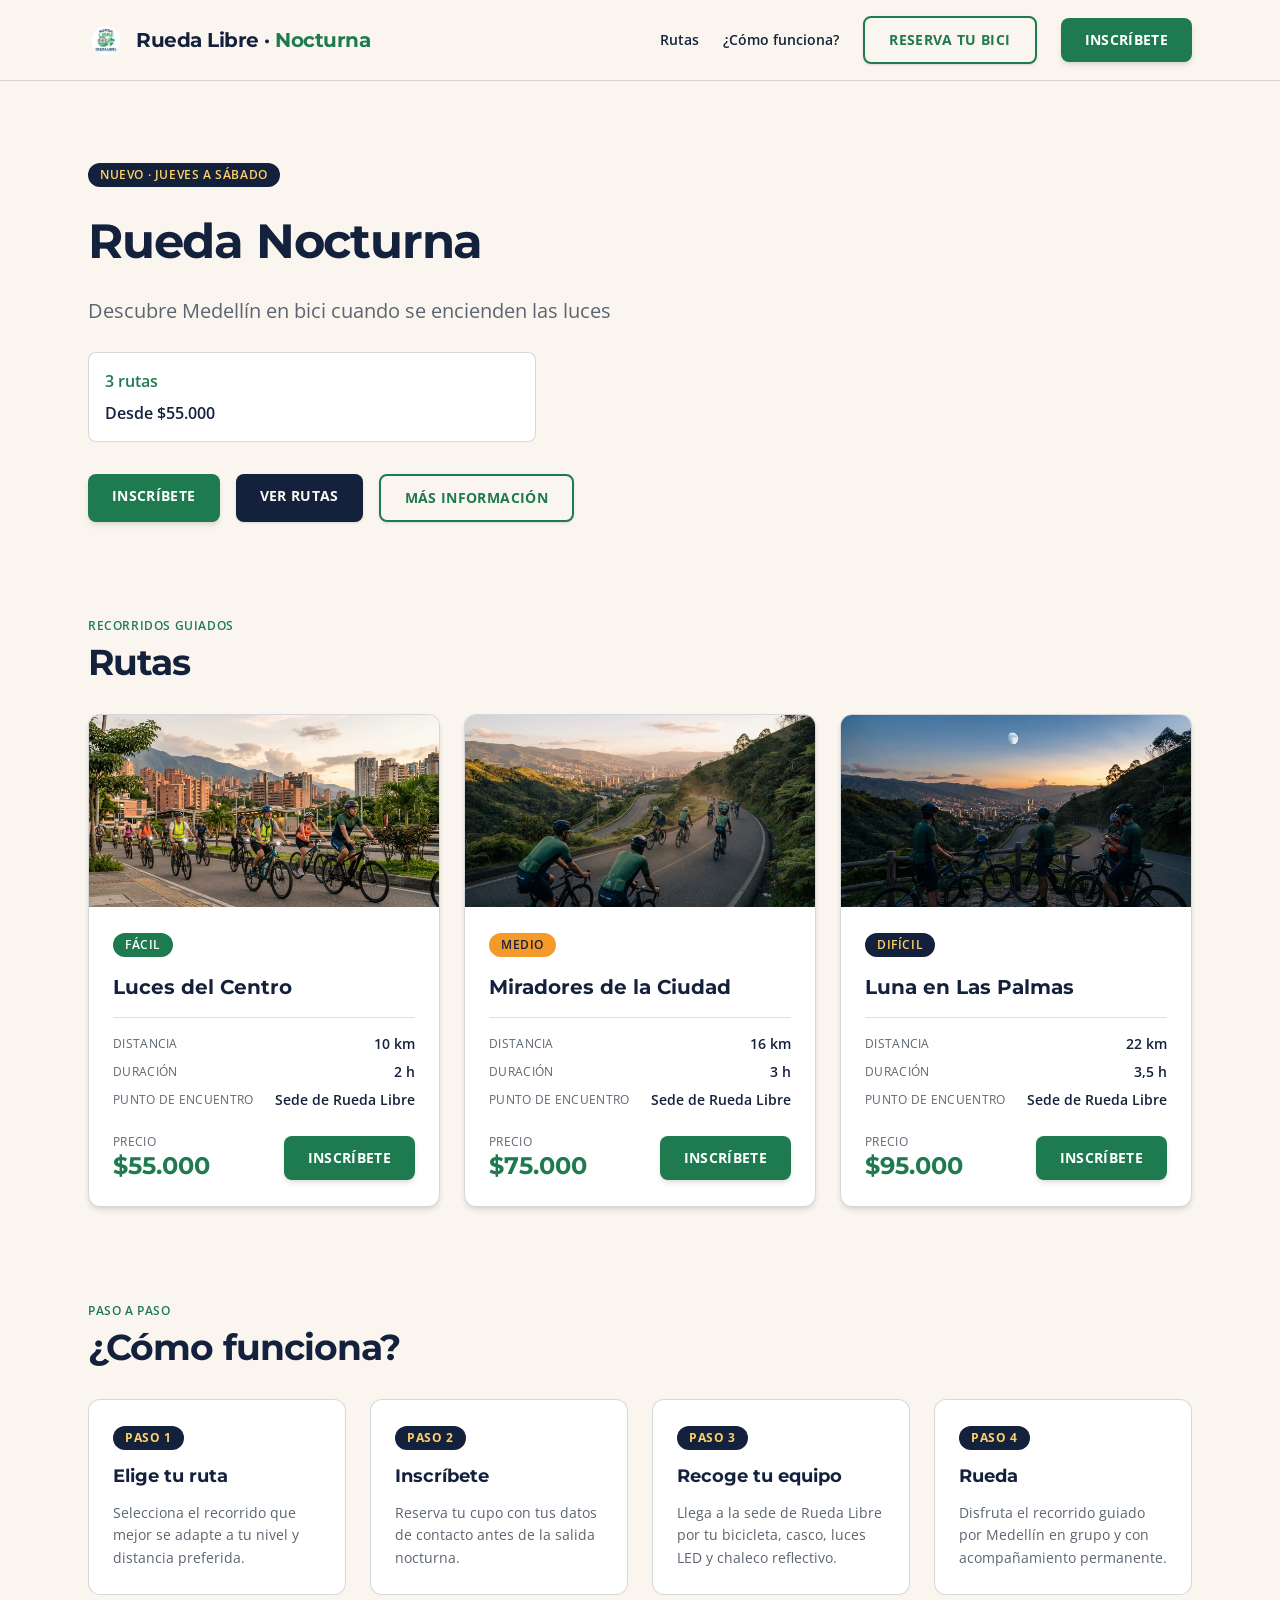
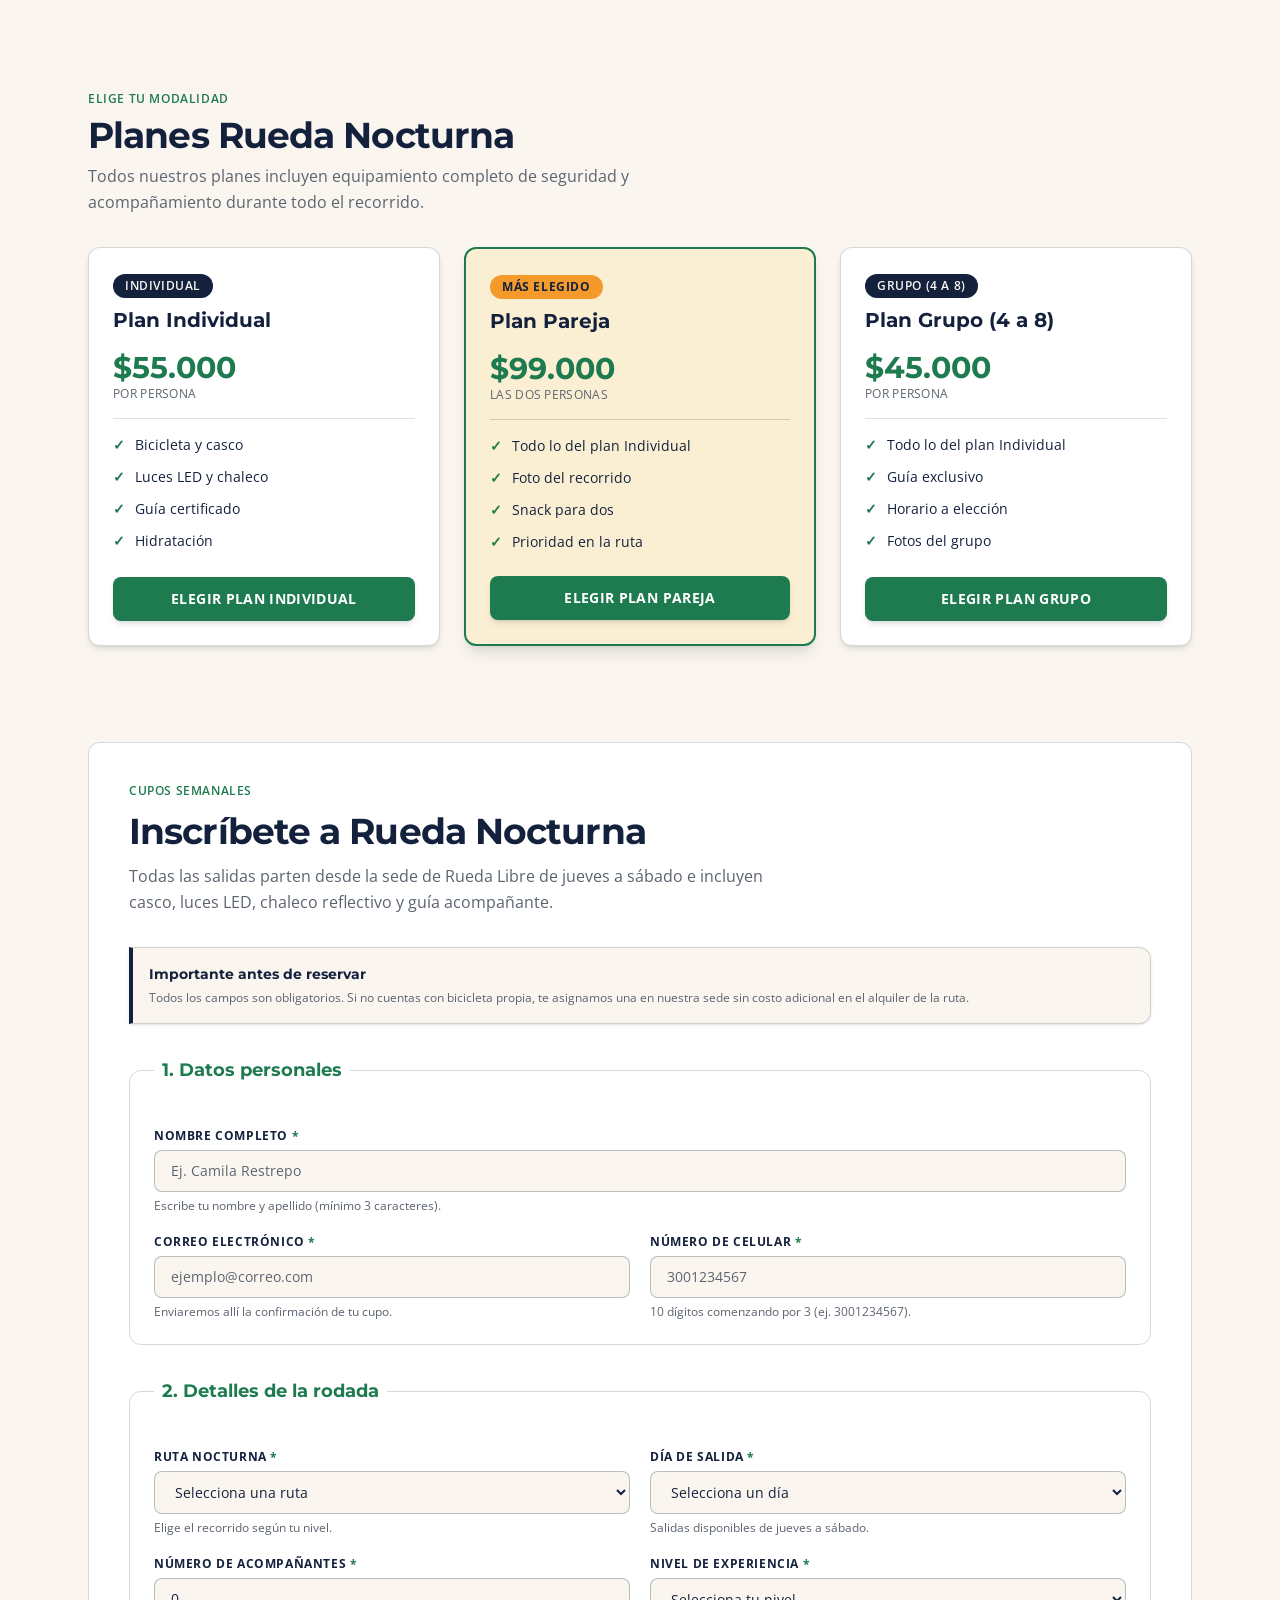
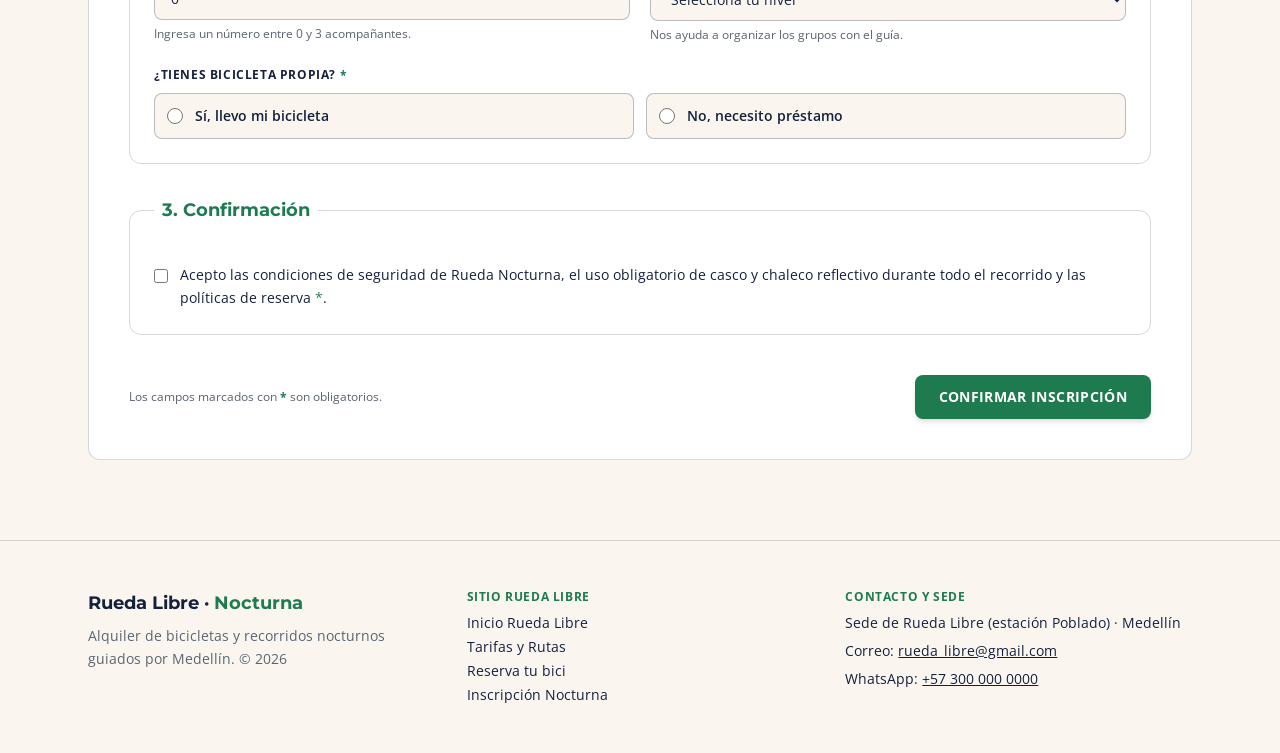
==== commit 83f956aa: "MiniReto 11 - Sem 3" ====
--- a/nocturna/index.html
+++ b/nocturna/index.html
@@ -286,8 +286,170 @@
             </div>
         </section>
 
-        <!-- 4. Franja de inscripción -->
-        <!-- 4. Sección de inscripción (Contrarreloj 1) -->
+        <!-- 4. Sección Planes Rueda Nocturna (Contrarreloj 3) -->
+        <section id="planes">
+            <div class="max-w-6xl mx-auto px-4 sm:px-6 space-y-6 sm:space-y-8">
+                <div class="max-w-2xl space-y-2">
+                    <p class="text-xs font-semibold uppercase tracking-wider text-verde dark:text-amarillo-farol">Elige
+                        tu modalidad</p>
+                    <h2
+                        class="font-titulos text-2xl sm:text-3xl lg:text-4xl font-bold tracking-tight text-azul dark:text-crema">
+                        Planes Rueda Nocturna
+                    </h2>
+                    <p class="text-sm sm:text-base leading-relaxed text-gris dark:text-crema/85">
+                        Todos nuestros planes incluyen equipamiento completo de seguridad y acompañamiento durante todo
+                        el recorrido.
+                    </p>
+                </div>
+
+                <!-- Cuadrícula: 1 columna en móvil y 3 columnas de igual altura desde lg -->
+                <div class="grid grid-cols-1 lg:grid-cols-3 gap-6">
+                    <!-- Plan 1: Individual -->
+                    <article
+                        class="flex flex-col justify-between gap-6 p-6 bg-white border border-gris/25 rounded-xl shadow-md dark:bg-white/5 dark:border-crema/15">
+                        <div class="space-y-4">
+                            <div class="space-y-2">
+                                <span
+                                    class="inline-block px-3 py-1 text-xs font-semibold uppercase tracking-wider bg-azul text-crema rounded-full dark:bg-white/10">
+                                    Individual
+                                </span>
+                                <h3 class="font-titulos text-xl font-bold text-azul dark:text-crema">Plan Individual
+                                </h3>
+                            </div>
+
+                            <div class="pb-4 border-b border-gris/20 dark:border-crema/15">
+                                <p class="font-titulos text-3xl font-bold text-verde dark:text-amarillo-farol">$55.000
+                                </p>
+                                <p class="text-xs uppercase tracking-wide text-gris dark:text-crema/80">por persona</p>
+                            </div>
+
+                            <ul class="flex flex-col gap-3 text-sm text-azul dark:text-crema/90">
+                                <li class="flex items-start gap-2.5">
+                                    <span class="font-bold text-verde dark:text-amarillo-farol"
+                                        aria-hidden="true">✓</span>
+                                    <span>Bicicleta y casco</span>
+                                </li>
+                                <li class="flex items-start gap-2.5">
+                                    <span class="font-bold text-verde dark:text-amarillo-farol"
+                                        aria-hidden="true">✓</span>
+                                    <span>Luces LED y chaleco</span>
+                                </li>
+                                <li class="flex items-start gap-2.5">
+                                    <span class="font-bold text-verde dark:text-amarillo-farol"
+                                        aria-hidden="true">✓</span>
+                                    <span>Guía certificado</span>
+                                </li>
+                                <li class="flex items-start gap-2.5">
+                                    <span class="font-bold text-verde dark:text-amarillo-farol"
+                                        aria-hidden="true">✓</span>
+                                    <span>Hidratación</span>
+                                </li>
+                            </ul>
+                        </div>
+
+                        <a href="#inscripcion" class="btn-primario w-full text-center">
+                            Elegir plan Individual
+                        </a>
+                    </article>
+
+                    <!-- Plan 2: Pareja (Destacado: Más elegido, sin mover las demás cards) -->
+                    <article
+                        class="flex flex-col justify-between gap-6 p-6 bg-amarillo-farol/20 border-2 border-verde rounded-xl shadow-lg dark:bg-amarillo-farol/10 dark:border-amarillo-farol">
+                        <div class="space-y-4">
+                            <div class="space-y-2">
+                                <span
+                                    class="inline-block px-3 py-1 text-xs font-bold uppercase tracking-wider bg-naranja text-azul rounded-full dark:bg-amarillo-farol dark:text-azul">
+                                    Más elegido
+                                </span>
+                                <h3 class="font-titulos text-xl font-bold text-azul dark:text-crema">Plan Pareja</h3>
+                            </div>
+
+                            <div class="pb-4 border-b border-gris/25 dark:border-crema/20">
+                                <p class="font-titulos text-3xl font-bold text-verde dark:text-amarillo-farol">$99.000
+                                </p>
+                                <p class="text-xs uppercase tracking-wide text-gris dark:text-crema/80">las dos personas
+                                </p>
+                            </div>
+
+                            <ul class="flex flex-col gap-3 text-sm text-azul dark:text-crema/90">
+                                <li class="flex items-start gap-2.5">
+                                    <span class="font-bold text-verde dark:text-amarillo-farol"
+                                        aria-hidden="true">✓</span>
+                                    <span>Todo lo del plan Individual</span>
+                                </li>
+                                <li class="flex items-start gap-2.5">
+                                    <span class="font-bold text-verde dark:text-amarillo-farol"
+                                        aria-hidden="true">✓</span>
+                                    <span>Foto del recorrido</span>
+                                </li>
+                                <li class="flex items-start gap-2.5">
+                                    <span class="font-bold text-verde dark:text-amarillo-farol"
+                                        aria-hidden="true">✓</span>
+                                    <span>Snack para dos</span>
+                                </li>
+                                <li class="flex items-start gap-2.5">
+                                    <span class="font-bold text-verde dark:text-amarillo-farol"
+                                        aria-hidden="true">✓</span>
+                                    <span>Prioridad en la ruta</span>
+                                </li>
+                            </ul>
+                        </div>
+
+                        <a href="#inscripcion" class="btn-primario w-full text-center">
+                            Elegir plan Pareja
+                        </a>
+                    </article>
+
+                    <article
+                        class="flex flex-col justify-between gap-6 p-6 bg-white border border-gris/25 rounded-xl shadow-md dark:bg-white/5 dark:border-crema/15">
+                        <div class="space-y-4">
+                            <div class="space-y-2">
+                                <span
+                                    class="inline-block px-3 py-1 text-xs font-semibold uppercase tracking-wider bg-azul text-crema rounded-full dark:bg-white/10">
+                                    Grupo (4 a 8)
+                                </span>
+                                <h3 class="font-titulos text-xl font-bold text-azul dark:text-crema">Plan Grupo (4 a 8)
+                                </h3>
+                            </div>
+
+                            <div class="pb-4 border-b border-gris/20 dark:border-crema/15">
+                                <p class="font-titulos text-3xl font-bold text-verde dark:text-amarillo-farol">$45.000
+                                </p>
+                                <p class="text-xs uppercase tracking-wide text-gris dark:text-crema/80">por persona</p>
+                            </div>
+
+                            <ul class="flex flex-col gap-3 text-sm text-azul dark:text-crema/90">
+                                <li class="flex items-start gap-2.5">
+                                    <span class="font-bold text-verde dark:text-amarillo-farol"
+                                        aria-hidden="true">✓</span>
+                                    <span>Todo lo del plan Individual</span>
+                                </li>
+                                <li class="flex items-start gap-2.5">
+                                    <span class="font-bold text-verde dark:text-amarillo-farol"
+                                        aria-hidden="true">✓</span>
+                                    <span>Guía exclusivo</span>
+                                </li>
+                                <li class="flex items-start gap-2.5">
+                                    <span class="font-bold text-verde dark:text-amarillo-farol"
+                                        aria-hidden="true">✓</span>
+                                    <span>Horario a elección</span>
+                                </li>
+                                <li class="flex items-start gap-2.5">
+                                    <span class="font-bold text-verde dark:text-amarillo-farol"
+                                        aria-hidden="true">✓</span>
+                                    <span>Fotos del grupo</span>
+                                </li>
+                            </ul>
+                        </div>
+
+                        <a href="#inscripcion" class="btn-primario w-full text-center">
+                            Elegir plan Grupo
+                        </a>
+                    </article>
+                </div>
+            </div>
+        </section>
+
         <section id="inscripcion">
             <div class="max-w-6xl mx-auto px-4 sm:px-6">
                 <div
--- a/nocturna/src/output.css
+++ b/nocturna/src/output.css
@@ -1,2 +1,2 @@
 /*! tailwindcss v4.3.5 | MIT License | https://tailwindcss.com */
-@layer properties{@supports (((-webkit-hyphens:none)) and (not (margin-trim:block))) or ((-moz-orient:inline) and (not (color:rgb(from red r g b)))){*,:before,:after,::backdrop{--tw-space-y-reverse:0;--tw-border-style:solid;--tw-leading:initial;--tw-font-weight:initial;--tw-tracking:initial;--tw-shadow:0 0 #0000;--tw-shadow-color:initial;--tw-shadow-alpha:100%;--tw-inset-shadow:0 0 #0000;--tw-inset-shadow-color:initial;--tw-inset-shadow-alpha:100%;--tw-ring-color:initial;--tw-ring-shadow:0 0 #0000;--tw-inset-ring-color:initial;--tw-inset-ring-shadow:0 0 #0000;--tw-ring-inset:initial;--tw-ring-offset-width:0px;--tw-ring-offset-color:#fff;--tw-ring-offset-shadow:0 0 #0000}}}@layer theme{:root,:host{--font-sans:-apple-system, BlinkMacSystemFont, "Segoe UI", Roboto, "Helvetica Neue", "Noto Sans", Arial, sans-serif, "Apple Color Emoji", "Segoe UI Emoji", "Segoe UI Symbol", "Noto Color Emoji";--font-mono:ui-monospace, SFMono-Regular, Menlo, Monaco, Consolas, "Liberation Mono", "Courier New", monospace;--color-amber-400:oklch(82.8% .189 84.429);--color-slate-300:oklch(86.9% .022 252.894);--color-slate-800:oklch(27.9% .041 260.031);--color-slate-900:oklch(20.8% .042 265.755);--color-slate-950:oklch(12.9% .042 264.695);--color-white:#fff;--spacing:.25rem;--container-md:28rem;--container-xl:36rem;--container-2xl:42rem;--container-3xl:48rem;--container-6xl:72rem;--text-xs:.75rem;--text-xs--line-height:calc(1 / .75);--text-sm:.875rem;--text-sm--line-height:calc(1.25 / .875);--text-base:1rem;--text-base--line-height:calc(1.5 / 1);--text-lg:1.125rem;--text-lg--line-height:calc(1.75 / 1.125);--text-xl:1.25rem;--text-xl--line-height:calc(1.75 / 1.25);--text-2xl:1.5rem;--text-2xl--line-height:calc(2 / 1.5);--text-3xl:1.875rem;--text-3xl--line-height:calc(2.25 / 1.875);--text-4xl:2.25rem;--text-4xl--line-height:calc(2.5 / 2.25);--text-5xl:3rem;--text-5xl--line-height:1;--font-weight-semibold:600;--font-weight-bold:700;--tracking-tight:-.025em;--tracking-wide:.025em;--tracking-wider:.05em;--leading-tight:1.25;--leading-relaxed:1.625;--radius-lg:.5rem;--radius-xl:.75rem;--default-font-family:var(--font-sans);--default-mono-font-family:var(--font-mono);--color-verde:#1e7a4f;--color-naranja:#f39a2b;--color-azul:#14213d;--color-crema:#faf6ef;--color-gris:#5b6470;--color-amarillo-farol:#ffd166;--font-titulos:"Montserrat", system-ui, -apple-system, sans-serif;--font-cuerpo:"Open Sans", Arial, Helvetica, sans-serif}}@layer base{*,:after,:before,::backdrop{box-sizing:border-box;border:0 solid;margin:0;padding:0}::file-selector-button{box-sizing:border-box;border:0 solid;margin:0;padding:0}html,:host{-webkit-text-size-adjust:100%;tab-size:4;line-height:1.5;font-family:var(--default-font-family,-apple-system, BlinkMacSystemFont, "Segoe UI", Roboto, "Helvetica Neue", "Noto Sans", Arial, sans-serif, "Apple Color Emoji", "Segoe UI Emoji", "Segoe UI Symbol", "Noto Color Emoji");font-feature-settings:var(--default-font-feature-settings,normal);font-variation-settings:var(--default-font-variation-settings,normal);-webkit-tap-highlight-color:transparent}hr{height:0;color:inherit;border-top-width:1px}abbr:where([title]){-webkit-text-decoration:underline dotted;text-decoration:underline dotted}h1,h2,h3,h4,h5,h6{font-size:inherit;font-weight:inherit}a{color:inherit;-webkit-text-decoration:inherit;-webkit-text-decoration:inherit;-webkit-text-decoration:inherit;text-decoration:inherit}b,strong{font-weight:bolder}code,kbd,samp,pre{font-family:var(--default-mono-font-family,ui-monospace, SFMono-Regular, Menlo, Monaco, Consolas, "Liberation Mono", "Courier New", monospace);font-feature-settings:var(--default-mono-font-feature-settings,normal);font-variation-settings:var(--default-mono-font-variation-settings,normal);font-size:1em}small{font-size:80%}sub,sup{vertical-align:baseline;font-size:75%;line-height:0;position:relative}sub{bottom:-.25em}sup{top:-.5em}table{text-indent:0;border-color:inherit;border-collapse:collapse}:-moz-focusring:where(:not(iframe)){outline:auto}progress{vertical-align:baseline}summary{display:list-item}ol,ul,menu{list-style:none}img,svg,video,canvas,audio,iframe,embed,object{vertical-align:middle;display:block}img,video{max-width:100%;height:auto}button,input,select,optgroup,textarea{font:inherit;font-feature-settings:inherit;font-variation-settings:inherit;letter-spacing:inherit;color:inherit;opacity:1;background-color:#0000;border-radius:0}::file-selector-button{font:inherit;font-feature-settings:inherit;font-variation-settings:inherit;letter-spacing:inherit;color:inherit;opacity:1;background-color:#0000;border-radius:0}:where(select:is([multiple],[size])) optgroup{font-weight:bolder}:where(select:is([multiple],[size])) optgroup option{padding-inline-start:20px}::file-selector-button{margin-inline-end:4px}::placeholder{opacity:1}@supports (not ((-webkit-appearance:-apple-pay-button))) or (contain-intrinsic-size:1px){::placeholder{color:currentColor}@supports (color:color-mix(in lab, red, red)){::placeholder{color:color-mix(in oklab, currentcolor 50%, transparent)}}}textarea{resize:vertical}::-webkit-search-decoration{-webkit-appearance:none}::-webkit-date-and-time-value{min-height:1lh;text-align:inherit}::-webkit-datetime-edit{display:inline-flex}::-webkit-datetime-edit-fields-wrapper{padding:0}::-webkit-datetime-edit{padding-block:0}::-webkit-datetime-edit-year-field{padding-block:0}::-webkit-datetime-edit-month-field{padding-block:0}::-webkit-datetime-edit-day-field{padding-block:0}::-webkit-datetime-edit-hour-field{padding-block:0}::-webkit-datetime-edit-minute-field{padding-block:0}::-webkit-datetime-edit-second-field{padding-block:0}::-webkit-datetime-edit-millisecond-field{padding-block:0}::-webkit-datetime-edit-meridiem-field{padding-block:0}::-webkit-calendar-picker-indicator{line-height:1}:-moz-ui-invalid{box-shadow:none}button,input:where([type=button],[type=reset],[type=submit]){appearance:button}::file-selector-button{appearance:button}::-webkit-inner-spin-button{height:auto}::-webkit-outer-spin-button{height:auto}[hidden]:where(:not([hidden=until-found])){display:none!important}}@layer components{.btn-primario{border-radius:var(--radius-lg);background-color:var(--color-verde);padding-inline:calc(var(--spacing) * 6);padding-block:calc(var(--spacing) * 3);font-size:var(--text-sm);line-height:var(--tw-leading,var(--text-sm--line-height));--tw-font-weight:var(--font-weight-bold);font-weight:var(--font-weight-bold);--tw-tracking:var(--tracking-wide);letter-spacing:var(--tracking-wide);color:var(--color-white);text-transform:uppercase;--tw-shadow:0 4px 6px -1px var(--tw-shadow-color,#0000001a), 0 2px 4px -2px var(--tw-shadow-color,#0000001a);box-shadow:var(--tw-inset-shadow), var(--tw-inset-ring-shadow), var(--tw-ring-offset-shadow), var(--tw-ring-shadow), var(--tw-shadow);display:inline-block}@media (hover:hover){.btn-primario:hover{background-color:var(--color-azul)}}.btn-primario:focus{--tw-ring-shadow:var(--tw-ring-inset, ) 0 0 0 calc(2px + var(--tw-ring-offset-width)) var(--tw-ring-color,currentcolor);box-shadow:var(--tw-inset-shadow), var(--tw-inset-ring-shadow), var(--tw-ring-offset-shadow), var(--tw-ring-shadow), var(--tw-shadow);--tw-ring-color:var(--color-verde);--tw-ring-offset-width:2px;--tw-ring-offset-shadow:var(--tw-ring-inset, ) 0 0 0 var(--tw-ring-offset-width) var(--tw-ring-offset-color);--tw-ring-offset-color:var(--color-crema);--tw-outline-style:none;outline-style:none}@media (prefers-color-scheme:dark){.btn-primario{background-color:var(--color-amarillo-farol);color:var(--color-azul)}@media (hover:hover){.btn-primario:hover{background-color:var(--color-naranja)}}.btn-primario:focus{--tw-ring-color:var(--color-amarillo-farol);--tw-ring-offset-color:var(--color-azul)}}.btn-secundario{border-radius:var(--radius-lg);background-color:var(--color-azul);padding-inline:calc(var(--spacing) * 6);padding-block:calc(var(--spacing) * 3);font-size:var(--text-sm);line-height:var(--tw-leading,var(--text-sm--line-height));--tw-font-weight:var(--font-weight-bold);font-weight:var(--font-weight-bold);--tw-tracking:var(--tracking-wide);letter-spacing:var(--tracking-wide);color:var(--color-crema);text-transform:uppercase;--tw-shadow:0 1px 3px 0 var(--tw-shadow-color,#0000001a), 0 1px 2px -1px var(--tw-shadow-color,#0000001a);box-shadow:var(--tw-inset-shadow), var(--tw-inset-ring-shadow), var(--tw-ring-offset-shadow), var(--tw-ring-shadow), var(--tw-shadow);display:inline-block}@media (hover:hover){.btn-secundario:hover{background-color:var(--color-gris)}}.btn-secundario:focus{--tw-ring-shadow:var(--tw-ring-inset, ) 0 0 0 calc(2px + var(--tw-ring-offset-width)) var(--tw-ring-color,currentcolor);box-shadow:var(--tw-inset-shadow), var(--tw-inset-ring-shadow), var(--tw-ring-offset-shadow), var(--tw-ring-shadow), var(--tw-shadow);--tw-ring-color:var(--color-azul);--tw-ring-offset-width:2px;--tw-ring-offset-shadow:var(--tw-ring-inset, ) 0 0 0 var(--tw-ring-offset-width) var(--tw-ring-offset-color);--tw-ring-offset-color:var(--color-crema);--tw-outline-style:none;outline-style:none}@media (prefers-color-scheme:dark){.btn-secundario{border-style:var(--tw-border-style);border-width:1px;border-color:#faf6ef40}@supports (color:color-mix(in lab, red, red)){.btn-secundario{border-color:color-mix(in oklab, var(--color-crema) 25%, transparent)}}.btn-secundario{background-color:#ffffff1a}@supports (color:color-mix(in lab, red, red)){.btn-secundario{background-color:color-mix(in oklab, var(--color-white) 10%, transparent)}}.btn-secundario{color:var(--color-crema)}@media (hover:hover){.btn-secundario:hover{background-color:#fff3}@supports (color:color-mix(in lab, red, red)){.btn-secundario:hover{background-color:color-mix(in oklab, var(--color-white) 20%, transparent)}}}.btn-secundario:focus{--tw-ring-color:var(--color-amarillo-farol);--tw-ring-offset-color:var(--color-azul)}}.btn-contorno{border-radius:var(--radius-lg);border-style:var(--tw-border-style);border-width:2px;border-color:var(--color-verde);padding-inline:calc(var(--spacing) * 6);padding-block:calc(var(--spacing) * 3);font-size:var(--text-sm);line-height:var(--tw-leading,var(--text-sm--line-height));--tw-font-weight:var(--font-weight-bold);font-weight:var(--font-weight-bold);--tw-tracking:var(--tracking-wide);letter-spacing:var(--tracking-wide);color:var(--color-verde);text-transform:uppercase;--tw-shadow:0 1px 3px 0 var(--tw-shadow-color,#0000001a), 0 1px 2px -1px var(--tw-shadow-color,#0000001a);box-shadow:var(--tw-inset-shadow), var(--tw-inset-ring-shadow), var(--tw-ring-offset-shadow), var(--tw-ring-shadow), var(--tw-shadow);display:inline-block}@media (hover:hover){.btn-contorno:hover{background-color:var(--color-verde);color:var(--color-white)}}.btn-contorno:focus{--tw-ring-shadow:var(--tw-ring-inset, ) 0 0 0 calc(2px + var(--tw-ring-offset-width)) var(--tw-ring-color,currentcolor);box-shadow:var(--tw-inset-shadow), var(--tw-inset-ring-shadow), var(--tw-ring-offset-shadow), var(--tw-ring-shadow), var(--tw-shadow);--tw-ring-color:var(--color-verde);--tw-ring-offset-width:2px;--tw-ring-offset-shadow:var(--tw-ring-inset, ) 0 0 0 var(--tw-ring-offset-width) var(--tw-ring-offset-color);--tw-ring-offset-color:var(--color-crema);--tw-outline-style:none;outline-style:none}@media (prefers-color-scheme:dark){.btn-contorno{border-color:var(--color-amarillo-farol);color:var(--color-amarillo-farol)}@media (hover:hover){.btn-contorno:hover{background-color:var(--color-amarillo-farol);color:var(--color-azul)}}.btn-contorno:focus{--tw-ring-color:var(--color-amarillo-farol);--tw-ring-offset-color:var(--color-azul)}}}@layer utilities{.mx-auto{margin-inline:auto}.mt-1{margin-top:var(--spacing)}.mt-2{margin-top:calc(var(--spacing) * 2)}.block{display:block}.flex{display:flex}.grid{display:grid}.hidden{display:none}.inline-block{display:inline-block}.h-4{height:calc(var(--spacing) * 4)}.h-9{height:calc(var(--spacing) * 9)}.h-48{height:calc(var(--spacing) * 48)}.min-h-screen{min-height:100vh}.w-4{width:calc(var(--spacing) * 4)}.w-9{width:calc(var(--spacing) * 9)}.w-full{width:100%}.max-w-2xl{max-width:var(--container-2xl)}.max-w-3xl{max-width:var(--container-3xl)}.max-w-6xl{max-width:var(--container-6xl)}.max-w-md{max-width:var(--container-md)}.max-w-xl{max-width:var(--container-xl)}.shrink-0{flex-shrink:0}.cursor-pointer{cursor:pointer}.grid-cols-1{grid-template-columns:repeat(1,minmax(0,1fr))}.flex-col{flex-direction:column}.flex-wrap{flex-wrap:wrap}.items-center{align-items:center}.items-start{align-items:flex-start}.justify-between{justify-content:space-between}.justify-center{justify-content:center}.gap-3{gap:calc(var(--spacing) * 3)}.gap-4{gap:calc(var(--spacing) * 4)}.gap-6{gap:calc(var(--spacing) * 6)}.gap-8{gap:calc(var(--spacing) * 8)}:where(.space-y-1>:not(:last-child)){--tw-space-y-reverse:0;margin-block-start:calc(var(--spacing) * var(--tw-space-y-reverse));margin-block-end:calc(var(--spacing) * calc(1 - var(--tw-space-y-reverse)))}:where(.space-y-1\.5>:not(:last-child)){--tw-space-y-reverse:0;margin-block-start:calc(calc(var(--spacing) * 1.5) * var(--tw-space-y-reverse));margin-block-end:calc(calc(var(--spacing) * 1.5) * calc(1 - var(--tw-space-y-reverse)))}:where(.space-y-2>:not(:last-child)){--tw-space-y-reverse:0;margin-block-start:calc(calc(var(--spacing) * 2) * var(--tw-space-y-reverse));margin-block-end:calc(calc(var(--spacing) * 2) * calc(1 - var(--tw-space-y-reverse)))}:where(.space-y-2\.5>:not(:last-child)){--tw-space-y-reverse:0;margin-block-start:calc(calc(var(--spacing) * 2.5) * var(--tw-space-y-reverse));margin-block-end:calc(calc(var(--spacing) * 2.5) * calc(1 - var(--tw-space-y-reverse)))}:where(.space-y-3>:not(:last-child)){--tw-space-y-reverse:0;margin-block-start:calc(calc(var(--spacing) * 3) * var(--tw-space-y-reverse));margin-block-end:calc(calc(var(--spacing) * 3) * calc(1 - var(--tw-space-y-reverse)))}:where(.space-y-4>:not(:last-child)){--tw-space-y-reverse:0;margin-block-start:calc(calc(var(--spacing) * 4) * var(--tw-space-y-reverse));margin-block-end:calc(calc(var(--spacing) * 4) * calc(1 - var(--tw-space-y-reverse)))}:where(.space-y-5>:not(:last-child)){--tw-space-y-reverse:0;margin-block-start:calc(calc(var(--spacing) * 5) * var(--tw-space-y-reverse));margin-block-end:calc(calc(var(--spacing) * 5) * calc(1 - var(--tw-space-y-reverse)))}:where(.space-y-6>:not(:last-child)){--tw-space-y-reverse:0;margin-block-start:calc(calc(var(--spacing) * 6) * var(--tw-space-y-reverse));margin-block-end:calc(calc(var(--spacing) * 6) * calc(1 - var(--tw-space-y-reverse)))}:where(.space-y-8>:not(:last-child)){--tw-space-y-reverse:0;margin-block-start:calc(calc(var(--spacing) * 8) * var(--tw-space-y-reverse));margin-block-end:calc(calc(var(--spacing) * 8) * calc(1 - var(--tw-space-y-reverse)))}:where(.space-y-12>:not(:last-child)){--tw-space-y-reverse:0;margin-block-start:calc(calc(var(--spacing) * 12) * var(--tw-space-y-reverse));margin-block-end:calc(calc(var(--spacing) * 12) * calc(1 - var(--tw-space-y-reverse)))}:where(.space-y-16>:not(:last-child)){--tw-space-y-reverse:0;margin-block-start:calc(calc(var(--spacing) * 16) * var(--tw-space-y-reverse));margin-block-end:calc(calc(var(--spacing) * 16) * calc(1 - var(--tw-space-y-reverse)))}.overflow-hidden{overflow:hidden}.rounded{border-radius:.25rem}.rounded-full{border-radius:2147483647px}.rounded-lg{border-radius:var(--radius-lg)}.rounded-xl{border-radius:var(--radius-xl)}.rounded-r-xl{border-top-right-radius:var(--radius-xl);border-bottom-right-radius:var(--radius-xl)}.border{border-style:var(--tw-border-style);border-width:1px}.border-2{border-style:var(--tw-border-style);border-width:2px}.border-t{border-top-style:var(--tw-border-style);border-top-width:1px}.border-b{border-bottom-style:var(--tw-border-style);border-bottom-width:1px}.border-l-4{border-left-style:var(--tw-border-style);border-left-width:4px}.border-gris\/20{border-color:#5b647033}@supports (color:color-mix(in lab, red, red)){.border-gris\/20{border-color:color-mix(in oklab, var(--color-gris) 20%, transparent)}}.border-gris\/25{border-color:#5b647040}@supports (color:color-mix(in lab, red, red)){.border-gris\/25{border-color:color-mix(in oklab, var(--color-gris) 25%, transparent)}}.border-gris\/40{border-color:#5b647066}@supports (color:color-mix(in lab, red, red)){.border-gris\/40{border-color:color-mix(in oklab, var(--color-gris) 40%, transparent)}}.border-verde{border-color:var(--color-verde)}.border-l-azul{border-left-color:var(--color-azul)}.border-l-naranja{border-left-color:var(--color-naranja)}.border-l-verde{border-left-color:var(--color-verde)}.bg-amber-400{background-color:var(--color-amber-400)}.bg-azul{background-color:var(--color-azul)}.bg-crema{background-color:var(--color-crema)}.bg-naranja{background-color:var(--color-naranja)}.bg-slate-800{background-color:var(--color-slate-800)}.bg-slate-900{background-color:var(--color-slate-900)}.bg-slate-950{background-color:var(--color-slate-950)}.bg-verde{background-color:var(--color-verde)}.bg-white{background-color:var(--color-white)}.object-cover{object-fit:cover}.p-3{padding:calc(var(--spacing) * 3)}.p-4{padding:calc(var(--spacing) * 4)}.p-5{padding:calc(var(--spacing) * 5)}.p-6{padding:calc(var(--spacing) * 6)}.px-2{padding-inline:calc(var(--spacing) * 2)}.px-3{padding-inline:calc(var(--spacing) * 3)}.px-4{padding-inline:calc(var(--spacing) * 4)}.px-6{padding-inline:calc(var(--spacing) * 6)}.py-1{padding-block:var(--spacing)}.py-2\.5{padding-block:calc(var(--spacing) * 2.5)}.py-3{padding-block:calc(var(--spacing) * 3)}.py-4{padding-block:calc(var(--spacing) * 4)}.py-10{padding-block:calc(var(--spacing) * 10)}.py-16{padding-block:calc(var(--spacing) * 16)}.pt-1{padding-top:var(--spacing)}.pt-2{padding-top:calc(var(--spacing) * 2)}.pt-4{padding-top:calc(var(--spacing) * 4)}.pb-2{padding-bottom:calc(var(--spacing) * 2)}.pb-6{padding-bottom:calc(var(--spacing) * 6)}.font-cuerpo{font-family:var(--font-cuerpo)}.font-titulos{font-family:var(--font-titulos)}.text-2xl{font-size:var(--text-2xl);line-height:var(--tw-leading,var(--text-2xl--line-height))}.text-3xl{font-size:var(--text-3xl);line-height:var(--tw-leading,var(--text-3xl--line-height))}.text-4xl{font-size:var(--text-4xl);line-height:var(--tw-leading,var(--text-4xl--line-height))}.text-base{font-size:var(--text-base);line-height:var(--tw-leading,var(--text-base--line-height))}.text-lg{font-size:var(--text-lg);line-height:var(--tw-leading,var(--text-lg--line-height))}.text-sm{font-size:var(--text-sm);line-height:var(--tw-leading,var(--text-sm--line-height))}.text-xl{font-size:var(--text-xl);line-height:var(--tw-leading,var(--text-xl--line-height))}.text-xs{font-size:var(--text-xs);line-height:var(--tw-leading,var(--text-xs--line-height))}.leading-relaxed{--tw-leading:var(--leading-relaxed);line-height:var(--leading-relaxed)}.leading-tight{--tw-leading:var(--leading-tight);line-height:var(--leading-tight)}.font-bold{--tw-font-weight:var(--font-weight-bold);font-weight:var(--font-weight-bold)}.font-semibold{--tw-font-weight:var(--font-weight-semibold);font-weight:var(--font-weight-semibold)}.tracking-tight{--tw-tracking:var(--tracking-tight);letter-spacing:var(--tracking-tight)}.tracking-wide{--tw-tracking:var(--tracking-wide);letter-spacing:var(--tracking-wide)}.tracking-wider{--tw-tracking:var(--tracking-wider);letter-spacing:var(--tracking-wider)}.whitespace-nowrap{white-space:nowrap}.text-amarillo-farol{color:var(--color-amarillo-farol)}.text-amber-400{color:var(--color-amber-400)}.text-azul{color:var(--color-azul)}.text-crema{color:var(--color-crema)}.text-gris{color:var(--color-gris)}.text-slate-300{color:var(--color-slate-300)}.text-slate-950{color:var(--color-slate-950)}.text-verde{color:var(--color-verde)}.text-white{color:var(--color-white)}.uppercase{text-transform:uppercase}.underline{text-decoration-line:underline}.placeholder-gris::placeholder{color:var(--color-gris)}.accent-verde{accent-color:var(--color-verde)}.shadow-md{--tw-shadow:0 4px 6px -1px var(--tw-shadow-color,#0000001a), 0 2px 4px -2px var(--tw-shadow-color,#0000001a);box-shadow:var(--tw-inset-shadow), var(--tw-inset-ring-shadow), var(--tw-ring-offset-shadow), var(--tw-ring-shadow), var(--tw-shadow)}.shadow-sm{--tw-shadow:0 1px 3px 0 var(--tw-shadow-color,#0000001a), 0 1px 2px -1px var(--tw-shadow-color,#0000001a);box-shadow:var(--tw-inset-shadow), var(--tw-inset-ring-shadow), var(--tw-ring-offset-shadow), var(--tw-ring-shadow), var(--tw-shadow)}@media (hover:hover){.hover\:border-verde:hover{border-color:var(--color-verde)}.hover\:bg-azul:hover{background-color:var(--color-azul)}.hover\:bg-gris:hover{background-color:var(--color-gris)}.hover\:bg-verde:hover{background-color:var(--color-verde)}.hover\:text-verde:hover{color:var(--color-verde)}.hover\:text-white:hover{color:var(--color-white)}.hover\:shadow-xl:hover{--tw-shadow:0 20px 25px -5px var(--tw-shadow-color,#0000001a), 0 8px 10px -6px var(--tw-shadow-color,#0000001a);box-shadow:var(--tw-inset-shadow), var(--tw-inset-ring-shadow), var(--tw-ring-offset-shadow), var(--tw-ring-shadow), var(--tw-shadow)}}.focus\:border-verde:focus{border-color:var(--color-verde)}.focus\:ring-1:focus{--tw-ring-shadow:var(--tw-ring-inset, ) 0 0 0 calc(1px + var(--tw-ring-offset-width)) var(--tw-ring-color,currentcolor);box-shadow:var(--tw-inset-shadow), var(--tw-inset-ring-shadow), var(--tw-ring-offset-shadow), var(--tw-ring-shadow), var(--tw-shadow)}.focus\:ring-2:focus{--tw-ring-shadow:var(--tw-ring-inset, ) 0 0 0 calc(2px + var(--tw-ring-offset-width)) var(--tw-ring-color,currentcolor);box-shadow:var(--tw-inset-shadow), var(--tw-inset-ring-shadow), var(--tw-ring-offset-shadow), var(--tw-ring-shadow), var(--tw-shadow)}.focus\:ring-azul:focus{--tw-ring-color:var(--color-azul)}.focus\:ring-verde:focus{--tw-ring-color:var(--color-verde)}.focus\:ring-offset-2:focus{--tw-ring-offset-width:2px;--tw-ring-offset-shadow:var(--tw-ring-inset, ) 0 0 0 var(--tw-ring-offset-width) var(--tw-ring-offset-color)}.focus\:ring-offset-crema:focus{--tw-ring-offset-color:var(--color-crema)}.focus\:ring-offset-white:focus{--tw-ring-offset-color:var(--color-white)}.focus\:outline-none:focus{--tw-outline-style:none;outline-style:none}@media (min-width:40rem){.sm\:w-auto{width:auto}.sm\:grid-cols-2{grid-template-columns:repeat(2,minmax(0,1fr))}.sm\:gap-4{gap:calc(var(--spacing) * 4)}.sm\:gap-5{gap:calc(var(--spacing) * 5)}.sm\:gap-6{gap:calc(var(--spacing) * 6)}:where(.sm\:space-y-6>:not(:last-child)){--tw-space-y-reverse:0;margin-block-start:calc(calc(var(--spacing) * 6) * var(--tw-space-y-reverse));margin-block-end:calc(calc(var(--spacing) * 6) * calc(1 - var(--tw-space-y-reverse)))}:where(.sm\:space-y-8>:not(:last-child)){--tw-space-y-reverse:0;margin-block-start:calc(calc(var(--spacing) * 8) * var(--tw-space-y-reverse));margin-block-end:calc(calc(var(--spacing) * 8) * calc(1 - var(--tw-space-y-reverse)))}:where(.sm\:space-y-20>:not(:last-child)){--tw-space-y-reverse:0;margin-block-start:calc(calc(var(--spacing) * 20) * var(--tw-space-y-reverse));margin-block-end:calc(calc(var(--spacing) * 20) * calc(1 - var(--tw-space-y-reverse)))}.sm\:p-6{padding:calc(var(--spacing) * 6)}.sm\:p-8{padding:calc(var(--spacing) * 8)}.sm\:px-6{padding-inline:calc(var(--spacing) * 6)}.sm\:py-12{padding-block:calc(var(--spacing) * 12)}.sm\:py-14{padding-block:calc(var(--spacing) * 14)}.sm\:text-3xl{font-size:var(--text-3xl);line-height:var(--tw-leading,var(--text-3xl--line-height))}.sm\:text-4xl{font-size:var(--text-4xl);line-height:var(--tw-leading,var(--text-4xl--line-height))}.sm\:text-base{font-size:var(--text-base);line-height:var(--tw-leading,var(--text-base--line-height))}.sm\:text-lg{font-size:var(--text-lg);line-height:var(--tw-leading,var(--text-lg--line-height))}}@media (min-width:48rem){.md\:col-span-2{grid-column:span 2/span 2}.md\:inline{display:inline}.md\:flex-1{flex:1}.md\:grid-cols-2{grid-template-columns:repeat(2,minmax(0,1fr))}.md\:flex-row{flex-direction:row}}@media (min-width:64rem){.lg\:grid-cols-3{grid-template-columns:repeat(3,minmax(0,1fr))}.lg\:grid-cols-4{grid-template-columns:repeat(4,minmax(0,1fr))}:where(.lg\:space-y-24>:not(:last-child)){--tw-space-y-reverse:0;margin-block-start:calc(calc(var(--spacing) * 24) * var(--tw-space-y-reverse));margin-block-end:calc(calc(var(--spacing) * 24) * calc(1 - var(--tw-space-y-reverse)))}.lg\:p-10{padding:calc(var(--spacing) * 10)}.lg\:py-20{padding-block:calc(var(--spacing) * 20)}.lg\:text-4xl{font-size:var(--text-4xl);line-height:var(--tw-leading,var(--text-4xl--line-height))}.lg\:text-5xl{font-size:var(--text-5xl);line-height:var(--tw-leading,var(--text-5xl--line-height))}.lg\:text-xl{font-size:var(--text-xl);line-height:var(--tw-leading,var(--text-xl--line-height))}}@media (prefers-color-scheme:dark){.dark\:border{border-style:var(--tw-border-style);border-width:1px}.dark\:border-amarillo-farol{border-color:var(--color-amarillo-farol)}.dark\:border-crema\/15{border-color:#faf6ef26}@supports (color:color-mix(in lab, red, red)){.dark\:border-crema\/15{border-color:color-mix(in oklab, var(--color-crema) 15%, transparent)}}.dark\:border-crema\/25{border-color:#faf6ef40}@supports (color:color-mix(in lab, red, red)){.dark\:border-crema\/25{border-color:color-mix(in oklab, var(--color-crema) 25%, transparent)}}.dark\:border-crema\/30{border-color:#faf6ef4d}@supports (color:color-mix(in lab, red, red)){.dark\:border-crema\/30{border-color:color-mix(in oklab, var(--color-crema) 30%, transparent)}}.dark\:border-l-amarillo-farol{border-left-color:var(--color-amarillo-farol)}.dark\:border-l-naranja{border-left-color:var(--color-naranja)}.dark\:border-l-verde{border-left-color:var(--color-verde)}.dark\:bg-amarillo-farol{background-color:var(--color-amarillo-farol)}.dark\:bg-azul{background-color:var(--color-azul)}.dark\:bg-white\/5{background-color:#ffffff0d}@supports (color:color-mix(in lab, red, red)){.dark\:bg-white\/5{background-color:color-mix(in oklab, var(--color-white) 5%, transparent)}}.dark\:bg-white\/10{background-color:#ffffff1a}@supports (color:color-mix(in lab, red, red)){.dark\:bg-white\/10{background-color:color-mix(in oklab, var(--color-white) 10%, transparent)}}.dark\:text-amarillo-farol{color:var(--color-amarillo-farol)}.dark\:text-azul{color:var(--color-azul)}.dark\:text-crema{color:var(--color-crema)}.dark\:text-crema\/80{color:#faf6efcc}@supports (color:color-mix(in lab, red, red)){.dark\:text-crema\/80{color:color-mix(in oklab, var(--color-crema) 80%, transparent)}}.dark\:text-crema\/85{color:#faf6efd9}@supports (color:color-mix(in lab, red, red)){.dark\:text-crema\/85{color:color-mix(in oklab, var(--color-crema) 85%, transparent)}}.dark\:text-naranja{color:var(--color-naranja)}.dark\:placeholder-crema\/60::placeholder{color:#faf6ef99}@supports (color:color-mix(in lab, red, red)){.dark\:placeholder-crema\/60::placeholder{color:color-mix(in oklab, var(--color-crema) 60%, transparent)}}.dark\:accent-amarillo-farol{accent-color:var(--color-amarillo-farol)}@media (hover:hover){.dark\:hover\:border-amarillo-farol:hover{border-color:var(--color-amarillo-farol)}.dark\:hover\:bg-amarillo-farol:hover{background-color:var(--color-amarillo-farol)}.dark\:hover\:bg-naranja:hover{background-color:var(--color-naranja)}.dark\:hover\:bg-white\/20:hover{background-color:#fff3}@supports (color:color-mix(in lab, red, red)){.dark\:hover\:bg-white\/20:hover{background-color:color-mix(in oklab, var(--color-white) 20%, transparent)}}.dark\:hover\:text-amarillo-farol:hover{color:var(--color-amarillo-farol)}.dark\:hover\:text-azul:hover{color:var(--color-azul)}}.dark\:focus\:border-amarillo-farol:focus{border-color:var(--color-amarillo-farol)}.dark\:focus\:ring-amarillo-farol:focus{--tw-ring-color:var(--color-amarillo-farol)}.dark\:focus\:ring-offset-azul:focus{--tw-ring-offset-color:var(--color-azul)}}}@property --tw-space-y-reverse{syntax:"*";inherits:false;initial-value:0}@property --tw-border-style{syntax:"*";inherits:false;initial-value:solid}@property --tw-leading{syntax:"*";inherits:false}@property --tw-font-weight{syntax:"*";inherits:false}@property --tw-tracking{syntax:"*";inherits:false}@property --tw-shadow{syntax:"*";inherits:false;initial-value:0 0 #0000}@property --tw-shadow-color{syntax:"*";inherits:false}@property --tw-shadow-alpha{syntax:"<percentage>";inherits:false;initial-value:100%}@property --tw-inset-shadow{syntax:"*";inherits:false;initial-value:0 0 #0000}@property --tw-inset-shadow-color{syntax:"*";inherits:false}@property --tw-inset-shadow-alpha{syntax:"<percentage>";inherits:false;initial-value:100%}@property --tw-ring-color{syntax:"*";inherits:false}@property --tw-ring-shadow{syntax:"*";inherits:false;initial-value:0 0 #0000}@property --tw-inset-ring-color{syntax:"*";inherits:false}@property --tw-inset-ring-shadow{syntax:"*";inherits:false;initial-value:0 0 #0000}@property --tw-ring-inset{syntax:"*";inherits:false}@property --tw-ring-offset-width{syntax:"<length>";inherits:false;initial-value:0}@property --tw-ring-offset-color{syntax:"*";inherits:false;initial-value:#fff}@property --tw-ring-offset-shadow{syntax:"*";inherits:false;initial-value:0 0 #0000}+@layer properties{@supports (((-webkit-hyphens:none)) and (not (margin-trim:block))) or ((-moz-orient:inline) and (not (color:rgb(from red r g b)))){*,:before,:after,::backdrop{--tw-space-y-reverse:0;--tw-border-style:solid;--tw-leading:initial;--tw-font-weight:initial;--tw-tracking:initial;--tw-shadow:0 0 #0000;--tw-shadow-color:initial;--tw-shadow-alpha:100%;--tw-inset-shadow:0 0 #0000;--tw-inset-shadow-color:initial;--tw-inset-shadow-alpha:100%;--tw-ring-color:initial;--tw-ring-shadow:0 0 #0000;--tw-inset-ring-color:initial;--tw-inset-ring-shadow:0 0 #0000;--tw-ring-inset:initial;--tw-ring-offset-width:0px;--tw-ring-offset-color:#fff;--tw-ring-offset-shadow:0 0 #0000}}}@layer theme{:root,:host{--font-sans:-apple-system, BlinkMacSystemFont, "Segoe UI", Roboto, "Helvetica Neue", "Noto Sans", Arial, sans-serif, "Apple Color Emoji", "Segoe UI Emoji", "Segoe UI Symbol", "Noto Color Emoji";--font-mono:ui-monospace, SFMono-Regular, Menlo, Monaco, Consolas, "Liberation Mono", "Courier New", monospace;--color-amber-400:oklch(82.8% .189 84.429);--color-slate-300:oklch(86.9% .022 252.894);--color-slate-800:oklch(27.9% .041 260.031);--color-slate-900:oklch(20.8% .042 265.755);--color-slate-950:oklch(12.9% .042 264.695);--color-white:#fff;--spacing:.25rem;--container-md:28rem;--container-xl:36rem;--container-2xl:42rem;--container-3xl:48rem;--container-6xl:72rem;--text-xs:.75rem;--text-xs--line-height:calc(1 / .75);--text-sm:.875rem;--text-sm--line-height:calc(1.25 / .875);--text-base:1rem;--text-base--line-height:calc(1.5 / 1);--text-lg:1.125rem;--text-lg--line-height:calc(1.75 / 1.125);--text-xl:1.25rem;--text-xl--line-height:calc(1.75 / 1.25);--text-2xl:1.5rem;--text-2xl--line-height:calc(2 / 1.5);--text-3xl:1.875rem;--text-3xl--line-height:calc(2.25 / 1.875);--text-4xl:2.25rem;--text-4xl--line-height:calc(2.5 / 2.25);--text-5xl:3rem;--text-5xl--line-height:1;--font-weight-semibold:600;--font-weight-bold:700;--tracking-tight:-.025em;--tracking-wide:.025em;--tracking-wider:.05em;--leading-tight:1.25;--leading-relaxed:1.625;--radius-lg:.5rem;--radius-xl:.75rem;--default-font-family:var(--font-sans);--default-mono-font-family:var(--font-mono);--color-verde:#1e7a4f;--color-naranja:#f39a2b;--color-azul:#14213d;--color-crema:#faf6ef;--color-gris:#5b6470;--color-amarillo-farol:#ffd166;--font-titulos:"Montserrat", system-ui, -apple-system, sans-serif;--font-cuerpo:"Open Sans", Arial, Helvetica, sans-serif}}@layer base{*,:after,:before,::backdrop{box-sizing:border-box;border:0 solid;margin:0;padding:0}::file-selector-button{box-sizing:border-box;border:0 solid;margin:0;padding:0}html,:host{-webkit-text-size-adjust:100%;tab-size:4;line-height:1.5;font-family:var(--default-font-family,-apple-system, BlinkMacSystemFont, "Segoe UI", Roboto, "Helvetica Neue", "Noto Sans", Arial, sans-serif, "Apple Color Emoji", "Segoe UI Emoji", "Segoe UI Symbol", "Noto Color Emoji");font-feature-settings:var(--default-font-feature-settings,normal);font-variation-settings:var(--default-font-variation-settings,normal);-webkit-tap-highlight-color:transparent}hr{height:0;color:inherit;border-top-width:1px}abbr:where([title]){-webkit-text-decoration:underline dotted;text-decoration:underline dotted}h1,h2,h3,h4,h5,h6{font-size:inherit;font-weight:inherit}a{color:inherit;-webkit-text-decoration:inherit;-webkit-text-decoration:inherit;-webkit-text-decoration:inherit;text-decoration:inherit}b,strong{font-weight:bolder}code,kbd,samp,pre{font-family:var(--default-mono-font-family,ui-monospace, SFMono-Regular, Menlo, Monaco, Consolas, "Liberation Mono", "Courier New", monospace);font-feature-settings:var(--default-mono-font-feature-settings,normal);font-variation-settings:var(--default-mono-font-variation-settings,normal);font-size:1em}small{font-size:80%}sub,sup{vertical-align:baseline;font-size:75%;line-height:0;position:relative}sub{bottom:-.25em}sup{top:-.5em}table{text-indent:0;border-color:inherit;border-collapse:collapse}:-moz-focusring:where(:not(iframe)){outline:auto}progress{vertical-align:baseline}summary{display:list-item}ol,ul,menu{list-style:none}img,svg,video,canvas,audio,iframe,embed,object{vertical-align:middle;display:block}img,video{max-width:100%;height:auto}button,input,select,optgroup,textarea{font:inherit;font-feature-settings:inherit;font-variation-settings:inherit;letter-spacing:inherit;color:inherit;opacity:1;background-color:#0000;border-radius:0}::file-selector-button{font:inherit;font-feature-settings:inherit;font-variation-settings:inherit;letter-spacing:inherit;color:inherit;opacity:1;background-color:#0000;border-radius:0}:where(select:is([multiple],[size])) optgroup{font-weight:bolder}:where(select:is([multiple],[size])) optgroup option{padding-inline-start:20px}::file-selector-button{margin-inline-end:4px}::placeholder{opacity:1}@supports (not ((-webkit-appearance:-apple-pay-button))) or (contain-intrinsic-size:1px){::placeholder{color:currentColor}@supports (color:color-mix(in lab, red, red)){::placeholder{color:color-mix(in oklab, currentcolor 50%, transparent)}}}textarea{resize:vertical}::-webkit-search-decoration{-webkit-appearance:none}::-webkit-date-and-time-value{min-height:1lh;text-align:inherit}::-webkit-datetime-edit{display:inline-flex}::-webkit-datetime-edit-fields-wrapper{padding:0}::-webkit-datetime-edit{padding-block:0}::-webkit-datetime-edit-year-field{padding-block:0}::-webkit-datetime-edit-month-field{padding-block:0}::-webkit-datetime-edit-day-field{padding-block:0}::-webkit-datetime-edit-hour-field{padding-block:0}::-webkit-datetime-edit-minute-field{padding-block:0}::-webkit-datetime-edit-second-field{padding-block:0}::-webkit-datetime-edit-millisecond-field{padding-block:0}::-webkit-datetime-edit-meridiem-field{padding-block:0}::-webkit-calendar-picker-indicator{line-height:1}:-moz-ui-invalid{box-shadow:none}button,input:where([type=button],[type=reset],[type=submit]){appearance:button}::file-selector-button{appearance:button}::-webkit-inner-spin-button{height:auto}::-webkit-outer-spin-button{height:auto}[hidden]:where(:not([hidden=until-found])){display:none!important}}@layer components{.btn-primario{border-radius:var(--radius-lg);background-color:var(--color-verde);padding-inline:calc(var(--spacing) * 6);padding-block:calc(var(--spacing) * 3);font-size:var(--text-sm);line-height:var(--tw-leading,var(--text-sm--line-height));--tw-font-weight:var(--font-weight-bold);font-weight:var(--font-weight-bold);--tw-tracking:var(--tracking-wide);letter-spacing:var(--tracking-wide);color:var(--color-white);text-transform:uppercase;--tw-shadow:0 4px 6px -1px var(--tw-shadow-color,#0000001a), 0 2px 4px -2px var(--tw-shadow-color,#0000001a);box-shadow:var(--tw-inset-shadow), var(--tw-inset-ring-shadow), var(--tw-ring-offset-shadow), var(--tw-ring-shadow), var(--tw-shadow);display:inline-block}@media (hover:hover){.btn-primario:hover{background-color:var(--color-azul)}}.btn-primario:focus{--tw-ring-shadow:var(--tw-ring-inset, ) 0 0 0 calc(2px + var(--tw-ring-offset-width)) var(--tw-ring-color,currentcolor);box-shadow:var(--tw-inset-shadow), var(--tw-inset-ring-shadow), var(--tw-ring-offset-shadow), var(--tw-ring-shadow), var(--tw-shadow);--tw-ring-color:var(--color-verde);--tw-ring-offset-width:2px;--tw-ring-offset-shadow:var(--tw-ring-inset, ) 0 0 0 var(--tw-ring-offset-width) var(--tw-ring-offset-color);--tw-ring-offset-color:var(--color-crema);--tw-outline-style:none;outline-style:none}@media (prefers-color-scheme:dark){.btn-primario{background-color:var(--color-amarillo-farol);color:var(--color-azul)}@media (hover:hover){.btn-primario:hover{background-color:var(--color-naranja)}}.btn-primario:focus{--tw-ring-color:var(--color-amarillo-farol);--tw-ring-offset-color:var(--color-azul)}}.btn-secundario{border-radius:var(--radius-lg);background-color:var(--color-azul);padding-inline:calc(var(--spacing) * 6);padding-block:calc(var(--spacing) * 3);font-size:var(--text-sm);line-height:var(--tw-leading,var(--text-sm--line-height));--tw-font-weight:var(--font-weight-bold);font-weight:var(--font-weight-bold);--tw-tracking:var(--tracking-wide);letter-spacing:var(--tracking-wide);color:var(--color-crema);text-transform:uppercase;--tw-shadow:0 1px 3px 0 var(--tw-shadow-color,#0000001a), 0 1px 2px -1px var(--tw-shadow-color,#0000001a);box-shadow:var(--tw-inset-shadow), var(--tw-inset-ring-shadow), var(--tw-ring-offset-shadow), var(--tw-ring-shadow), var(--tw-shadow);display:inline-block}@media (hover:hover){.btn-secundario:hover{background-color:var(--color-gris)}}.btn-secundario:focus{--tw-ring-shadow:var(--tw-ring-inset, ) 0 0 0 calc(2px + var(--tw-ring-offset-width)) var(--tw-ring-color,currentcolor);box-shadow:var(--tw-inset-shadow), var(--tw-inset-ring-shadow), var(--tw-ring-offset-shadow), var(--tw-ring-shadow), var(--tw-shadow);--tw-ring-color:var(--color-azul);--tw-ring-offset-width:2px;--tw-ring-offset-shadow:var(--tw-ring-inset, ) 0 0 0 var(--tw-ring-offset-width) var(--tw-ring-offset-color);--tw-ring-offset-color:var(--color-crema);--tw-outline-style:none;outline-style:none}@media (prefers-color-scheme:dark){.btn-secundario{border-style:var(--tw-border-style);border-width:1px;border-color:#faf6ef40}@supports (color:color-mix(in lab, red, red)){.btn-secundario{border-color:color-mix(in oklab, var(--color-crema) 25%, transparent)}}.btn-secundario{background-color:#ffffff1a}@supports (color:color-mix(in lab, red, red)){.btn-secundario{background-color:color-mix(in oklab, var(--color-white) 10%, transparent)}}.btn-secundario{color:var(--color-crema)}@media (hover:hover){.btn-secundario:hover{background-color:#fff3}@supports (color:color-mix(in lab, red, red)){.btn-secundario:hover{background-color:color-mix(in oklab, var(--color-white) 20%, transparent)}}}.btn-secundario:focus{--tw-ring-color:var(--color-amarillo-farol);--tw-ring-offset-color:var(--color-azul)}}.btn-contorno{border-radius:var(--radius-lg);border-style:var(--tw-border-style);border-width:2px;border-color:var(--color-verde);padding-inline:calc(var(--spacing) * 6);padding-block:calc(var(--spacing) * 3);font-size:var(--text-sm);line-height:var(--tw-leading,var(--text-sm--line-height));--tw-font-weight:var(--font-weight-bold);font-weight:var(--font-weight-bold);--tw-tracking:var(--tracking-wide);letter-spacing:var(--tracking-wide);color:var(--color-verde);text-transform:uppercase;--tw-shadow:0 1px 3px 0 var(--tw-shadow-color,#0000001a), 0 1px 2px -1px var(--tw-shadow-color,#0000001a);box-shadow:var(--tw-inset-shadow), var(--tw-inset-ring-shadow), var(--tw-ring-offset-shadow), var(--tw-ring-shadow), var(--tw-shadow);display:inline-block}@media (hover:hover){.btn-contorno:hover{background-color:var(--color-verde);color:var(--color-white)}}.btn-contorno:focus{--tw-ring-shadow:var(--tw-ring-inset, ) 0 0 0 calc(2px + var(--tw-ring-offset-width)) var(--tw-ring-color,currentcolor);box-shadow:var(--tw-inset-shadow), var(--tw-inset-ring-shadow), var(--tw-ring-offset-shadow), var(--tw-ring-shadow), var(--tw-shadow);--tw-ring-color:var(--color-verde);--tw-ring-offset-width:2px;--tw-ring-offset-shadow:var(--tw-ring-inset, ) 0 0 0 var(--tw-ring-offset-width) var(--tw-ring-offset-color);--tw-ring-offset-color:var(--color-crema);--tw-outline-style:none;outline-style:none}@media (prefers-color-scheme:dark){.btn-contorno{border-color:var(--color-amarillo-farol);color:var(--color-amarillo-farol)}@media (hover:hover){.btn-contorno:hover{background-color:var(--color-amarillo-farol);color:var(--color-azul)}}.btn-contorno:focus{--tw-ring-color:var(--color-amarillo-farol);--tw-ring-offset-color:var(--color-azul)}}}@layer utilities{.mx-auto{margin-inline:auto}.mt-1{margin-top:var(--spacing)}.mt-2{margin-top:calc(var(--spacing) * 2)}.block{display:block}.flex{display:flex}.grid{display:grid}.hidden{display:none}.inline-block{display:inline-block}.h-4{height:calc(var(--spacing) * 4)}.h-9{height:calc(var(--spacing) * 9)}.h-48{height:calc(var(--spacing) * 48)}.min-h-screen{min-height:100vh}.w-4{width:calc(var(--spacing) * 4)}.w-9{width:calc(var(--spacing) * 9)}.w-full{width:100%}.max-w-2xl{max-width:var(--container-2xl)}.max-w-3xl{max-width:var(--container-3xl)}.max-w-6xl{max-width:var(--container-6xl)}.max-w-md{max-width:var(--container-md)}.max-w-xl{max-width:var(--container-xl)}.shrink-0{flex-shrink:0}.cursor-pointer{cursor:pointer}.grid-cols-1{grid-template-columns:repeat(1,minmax(0,1fr))}.flex-col{flex-direction:column}.flex-wrap{flex-wrap:wrap}.items-center{align-items:center}.items-start{align-items:flex-start}.justify-between{justify-content:space-between}.justify-center{justify-content:center}.gap-2\.5{gap:calc(var(--spacing) * 2.5)}.gap-3{gap:calc(var(--spacing) * 3)}.gap-4{gap:calc(var(--spacing) * 4)}.gap-6{gap:calc(var(--spacing) * 6)}.gap-8{gap:calc(var(--spacing) * 8)}:where(.space-y-1>:not(:last-child)){--tw-space-y-reverse:0;margin-block-start:calc(var(--spacing) * var(--tw-space-y-reverse));margin-block-end:calc(var(--spacing) * calc(1 - var(--tw-space-y-reverse)))}:where(.space-y-1\.5>:not(:last-child)){--tw-space-y-reverse:0;margin-block-start:calc(calc(var(--spacing) * 1.5) * var(--tw-space-y-reverse));margin-block-end:calc(calc(var(--spacing) * 1.5) * calc(1 - var(--tw-space-y-reverse)))}:where(.space-y-2>:not(:last-child)){--tw-space-y-reverse:0;margin-block-start:calc(calc(var(--spacing) * 2) * var(--tw-space-y-reverse));margin-block-end:calc(calc(var(--spacing) * 2) * calc(1 - var(--tw-space-y-reverse)))}:where(.space-y-2\.5>:not(:last-child)){--tw-space-y-reverse:0;margin-block-start:calc(calc(var(--spacing) * 2.5) * var(--tw-space-y-reverse));margin-block-end:calc(calc(var(--spacing) * 2.5) * calc(1 - var(--tw-space-y-reverse)))}:where(.space-y-3>:not(:last-child)){--tw-space-y-reverse:0;margin-block-start:calc(calc(var(--spacing) * 3) * var(--tw-space-y-reverse));margin-block-end:calc(calc(var(--spacing) * 3) * calc(1 - var(--tw-space-y-reverse)))}:where(.space-y-4>:not(:last-child)){--tw-space-y-reverse:0;margin-block-start:calc(calc(var(--spacing) * 4) * var(--tw-space-y-reverse));margin-block-end:calc(calc(var(--spacing) * 4) * calc(1 - var(--tw-space-y-reverse)))}:where(.space-y-5>:not(:last-child)){--tw-space-y-reverse:0;margin-block-start:calc(calc(var(--spacing) * 5) * var(--tw-space-y-reverse));margin-block-end:calc(calc(var(--spacing) * 5) * calc(1 - var(--tw-space-y-reverse)))}:where(.space-y-6>:not(:last-child)){--tw-space-y-reverse:0;margin-block-start:calc(calc(var(--spacing) * 6) * var(--tw-space-y-reverse));margin-block-end:calc(calc(var(--spacing) * 6) * calc(1 - var(--tw-space-y-reverse)))}:where(.space-y-8>:not(:last-child)){--tw-space-y-reverse:0;margin-block-start:calc(calc(var(--spacing) * 8) * var(--tw-space-y-reverse));margin-block-end:calc(calc(var(--spacing) * 8) * calc(1 - var(--tw-space-y-reverse)))}:where(.space-y-12>:not(:last-child)){--tw-space-y-reverse:0;margin-block-start:calc(calc(var(--spacing) * 12) * var(--tw-space-y-reverse));margin-block-end:calc(calc(var(--spacing) * 12) * calc(1 - var(--tw-space-y-reverse)))}:where(.space-y-16>:not(:last-child)){--tw-space-y-reverse:0;margin-block-start:calc(calc(var(--spacing) * 16) * var(--tw-space-y-reverse));margin-block-end:calc(calc(var(--spacing) * 16) * calc(1 - var(--tw-space-y-reverse)))}.overflow-hidden{overflow:hidden}.rounded{border-radius:.25rem}.rounded-full{border-radius:2147483647px}.rounded-lg{border-radius:var(--radius-lg)}.rounded-xl{border-radius:var(--radius-xl)}.rounded-r-xl{border-top-right-radius:var(--radius-xl);border-bottom-right-radius:var(--radius-xl)}.border{border-style:var(--tw-border-style);border-width:1px}.border-2{border-style:var(--tw-border-style);border-width:2px}.border-t{border-top-style:var(--tw-border-style);border-top-width:1px}.border-b{border-bottom-style:var(--tw-border-style);border-bottom-width:1px}.border-l-4{border-left-style:var(--tw-border-style);border-left-width:4px}.border-gris\/20{border-color:#5b647033}@supports (color:color-mix(in lab, red, red)){.border-gris\/20{border-color:color-mix(in oklab, var(--color-gris) 20%, transparent)}}.border-gris\/25{border-color:#5b647040}@supports (color:color-mix(in lab, red, red)){.border-gris\/25{border-color:color-mix(in oklab, var(--color-gris) 25%, transparent)}}.border-gris\/40{border-color:#5b647066}@supports (color:color-mix(in lab, red, red)){.border-gris\/40{border-color:color-mix(in oklab, var(--color-gris) 40%, transparent)}}.border-verde{border-color:var(--color-verde)}.border-l-azul{border-left-color:var(--color-azul)}.border-l-naranja{border-left-color:var(--color-naranja)}.border-l-verde{border-left-color:var(--color-verde)}.bg-amarillo-farol\/20{background-color:#ffd16633}@supports (color:color-mix(in lab, red, red)){.bg-amarillo-farol\/20{background-color:color-mix(in oklab, var(--color-amarillo-farol) 20%, transparent)}}.bg-amber-400{background-color:var(--color-amber-400)}.bg-azul{background-color:var(--color-azul)}.bg-crema{background-color:var(--color-crema)}.bg-naranja{background-color:var(--color-naranja)}.bg-slate-800{background-color:var(--color-slate-800)}.bg-slate-900{background-color:var(--color-slate-900)}.bg-slate-950{background-color:var(--color-slate-950)}.bg-verde{background-color:var(--color-verde)}.bg-white{background-color:var(--color-white)}.object-cover{object-fit:cover}.p-3{padding:calc(var(--spacing) * 3)}.p-4{padding:calc(var(--spacing) * 4)}.p-5{padding:calc(var(--spacing) * 5)}.p-6{padding:calc(var(--spacing) * 6)}.px-2{padding-inline:calc(var(--spacing) * 2)}.px-3{padding-inline:calc(var(--spacing) * 3)}.px-4{padding-inline:calc(var(--spacing) * 4)}.px-6{padding-inline:calc(var(--spacing) * 6)}.py-1{padding-block:var(--spacing)}.py-2\.5{padding-block:calc(var(--spacing) * 2.5)}.py-3{padding-block:calc(var(--spacing) * 3)}.py-4{padding-block:calc(var(--spacing) * 4)}.py-10{padding-block:calc(var(--spacing) * 10)}.py-16{padding-block:calc(var(--spacing) * 16)}.pt-1{padding-top:var(--spacing)}.pt-2{padding-top:calc(var(--spacing) * 2)}.pt-4{padding-top:calc(var(--spacing) * 4)}.pb-2{padding-bottom:calc(var(--spacing) * 2)}.pb-4{padding-bottom:calc(var(--spacing) * 4)}.pb-6{padding-bottom:calc(var(--spacing) * 6)}.text-center{text-align:center}.font-cuerpo{font-family:var(--font-cuerpo)}.font-titulos{font-family:var(--font-titulos)}.text-2xl{font-size:var(--text-2xl);line-height:var(--tw-leading,var(--text-2xl--line-height))}.text-3xl{font-size:var(--text-3xl);line-height:var(--tw-leading,var(--text-3xl--line-height))}.text-4xl{font-size:var(--text-4xl);line-height:var(--tw-leading,var(--text-4xl--line-height))}.text-base{font-size:var(--text-base);line-height:var(--tw-leading,var(--text-base--line-height))}.text-lg{font-size:var(--text-lg);line-height:var(--tw-leading,var(--text-lg--line-height))}.text-sm{font-size:var(--text-sm);line-height:var(--tw-leading,var(--text-sm--line-height))}.text-xl{font-size:var(--text-xl);line-height:var(--tw-leading,var(--text-xl--line-height))}.text-xs{font-size:var(--text-xs);line-height:var(--tw-leading,var(--text-xs--line-height))}.leading-relaxed{--tw-leading:var(--leading-relaxed);line-height:var(--leading-relaxed)}.leading-tight{--tw-leading:var(--leading-tight);line-height:var(--leading-tight)}.font-bold{--tw-font-weight:var(--font-weight-bold);font-weight:var(--font-weight-bold)}.font-semibold{--tw-font-weight:var(--font-weight-semibold);font-weight:var(--font-weight-semibold)}.tracking-tight{--tw-tracking:var(--tracking-tight);letter-spacing:var(--tracking-tight)}.tracking-wide{--tw-tracking:var(--tracking-wide);letter-spacing:var(--tracking-wide)}.tracking-wider{--tw-tracking:var(--tracking-wider);letter-spacing:var(--tracking-wider)}.whitespace-nowrap{white-space:nowrap}.text-amarillo-farol{color:var(--color-amarillo-farol)}.text-amber-400{color:var(--color-amber-400)}.text-azul{color:var(--color-azul)}.text-crema{color:var(--color-crema)}.text-gris{color:var(--color-gris)}.text-slate-300{color:var(--color-slate-300)}.text-slate-950{color:var(--color-slate-950)}.text-verde{color:var(--color-verde)}.text-white{color:var(--color-white)}.uppercase{text-transform:uppercase}.underline{text-decoration-line:underline}.placeholder-gris::placeholder{color:var(--color-gris)}.accent-verde{accent-color:var(--color-verde)}.shadow-lg{--tw-shadow:0 10px 15px -3px var(--tw-shadow-color,#0000001a), 0 4px 6px -4px var(--tw-shadow-color,#0000001a);box-shadow:var(--tw-inset-shadow), var(--tw-inset-ring-shadow), var(--tw-ring-offset-shadow), var(--tw-ring-shadow), var(--tw-shadow)}.shadow-md{--tw-shadow:0 4px 6px -1px var(--tw-shadow-color,#0000001a), 0 2px 4px -2px var(--tw-shadow-color,#0000001a);box-shadow:var(--tw-inset-shadow), var(--tw-inset-ring-shadow), var(--tw-ring-offset-shadow), var(--tw-ring-shadow), var(--tw-shadow)}.shadow-sm{--tw-shadow:0 1px 3px 0 var(--tw-shadow-color,#0000001a), 0 1px 2px -1px var(--tw-shadow-color,#0000001a);box-shadow:var(--tw-inset-shadow), var(--tw-inset-ring-shadow), var(--tw-ring-offset-shadow), var(--tw-ring-shadow), var(--tw-shadow)}@media (hover:hover){.hover\:border-verde:hover{border-color:var(--color-verde)}.hover\:bg-azul:hover{background-color:var(--color-azul)}.hover\:bg-gris:hover{background-color:var(--color-gris)}.hover\:bg-verde:hover{background-color:var(--color-verde)}.hover\:text-verde:hover{color:var(--color-verde)}.hover\:text-white:hover{color:var(--color-white)}.hover\:shadow-xl:hover{--tw-shadow:0 20px 25px -5px var(--tw-shadow-color,#0000001a), 0 8px 10px -6px var(--tw-shadow-color,#0000001a);box-shadow:var(--tw-inset-shadow), var(--tw-inset-ring-shadow), var(--tw-ring-offset-shadow), var(--tw-ring-shadow), var(--tw-shadow)}}.focus\:border-verde:focus{border-color:var(--color-verde)}.focus\:ring-1:focus{--tw-ring-shadow:var(--tw-ring-inset, ) 0 0 0 calc(1px + var(--tw-ring-offset-width)) var(--tw-ring-color,currentcolor);box-shadow:var(--tw-inset-shadow), var(--tw-inset-ring-shadow), var(--tw-ring-offset-shadow), var(--tw-ring-shadow), var(--tw-shadow)}.focus\:ring-2:focus{--tw-ring-shadow:var(--tw-ring-inset, ) 0 0 0 calc(2px + var(--tw-ring-offset-width)) var(--tw-ring-color,currentcolor);box-shadow:var(--tw-inset-shadow), var(--tw-inset-ring-shadow), var(--tw-ring-offset-shadow), var(--tw-ring-shadow), var(--tw-shadow)}.focus\:ring-azul:focus{--tw-ring-color:var(--color-azul)}.focus\:ring-verde:focus{--tw-ring-color:var(--color-verde)}.focus\:ring-offset-2:focus{--tw-ring-offset-width:2px;--tw-ring-offset-shadow:var(--tw-ring-inset, ) 0 0 0 var(--tw-ring-offset-width) var(--tw-ring-offset-color)}.focus\:ring-offset-crema:focus{--tw-ring-offset-color:var(--color-crema)}.focus\:ring-offset-white:focus{--tw-ring-offset-color:var(--color-white)}.focus\:outline-none:focus{--tw-outline-style:none;outline-style:none}@media (min-width:40rem){.sm\:w-auto{width:auto}.sm\:grid-cols-2{grid-template-columns:repeat(2,minmax(0,1fr))}.sm\:gap-4{gap:calc(var(--spacing) * 4)}.sm\:gap-5{gap:calc(var(--spacing) * 5)}.sm\:gap-6{gap:calc(var(--spacing) * 6)}:where(.sm\:space-y-6>:not(:last-child)){--tw-space-y-reverse:0;margin-block-start:calc(calc(var(--spacing) * 6) * var(--tw-space-y-reverse));margin-block-end:calc(calc(var(--spacing) * 6) * calc(1 - var(--tw-space-y-reverse)))}:where(.sm\:space-y-8>:not(:last-child)){--tw-space-y-reverse:0;margin-block-start:calc(calc(var(--spacing) * 8) * var(--tw-space-y-reverse));margin-block-end:calc(calc(var(--spacing) * 8) * calc(1 - var(--tw-space-y-reverse)))}:where(.sm\:space-y-20>:not(:last-child)){--tw-space-y-reverse:0;margin-block-start:calc(calc(var(--spacing) * 20) * var(--tw-space-y-reverse));margin-block-end:calc(calc(var(--spacing) * 20) * calc(1 - var(--tw-space-y-reverse)))}.sm\:p-6{padding:calc(var(--spacing) * 6)}.sm\:p-8{padding:calc(var(--spacing) * 8)}.sm\:px-6{padding-inline:calc(var(--spacing) * 6)}.sm\:py-12{padding-block:calc(var(--spacing) * 12)}.sm\:py-14{padding-block:calc(var(--spacing) * 14)}.sm\:text-3xl{font-size:var(--text-3xl);line-height:var(--tw-leading,var(--text-3xl--line-height))}.sm\:text-4xl{font-size:var(--text-4xl);line-height:var(--tw-leading,var(--text-4xl--line-height))}.sm\:text-base{font-size:var(--text-base);line-height:var(--tw-leading,var(--text-base--line-height))}.sm\:text-lg{font-size:var(--text-lg);line-height:var(--tw-leading,var(--text-lg--line-height))}}@media (min-width:48rem){.md\:col-span-2{grid-column:span 2/span 2}.md\:inline{display:inline}.md\:flex-1{flex:1}.md\:grid-cols-2{grid-template-columns:repeat(2,minmax(0,1fr))}.md\:flex-row{flex-direction:row}}@media (min-width:64rem){.lg\:grid-cols-3{grid-template-columns:repeat(3,minmax(0,1fr))}.lg\:grid-cols-4{grid-template-columns:repeat(4,minmax(0,1fr))}:where(.lg\:space-y-24>:not(:last-child)){--tw-space-y-reverse:0;margin-block-start:calc(calc(var(--spacing) * 24) * var(--tw-space-y-reverse));margin-block-end:calc(calc(var(--spacing) * 24) * calc(1 - var(--tw-space-y-reverse)))}.lg\:p-10{padding:calc(var(--spacing) * 10)}.lg\:py-20{padding-block:calc(var(--spacing) * 20)}.lg\:text-4xl{font-size:var(--text-4xl);line-height:var(--tw-leading,var(--text-4xl--line-height))}.lg\:text-5xl{font-size:var(--text-5xl);line-height:var(--tw-leading,var(--text-5xl--line-height))}.lg\:text-xl{font-size:var(--text-xl);line-height:var(--tw-leading,var(--text-xl--line-height))}}@media (prefers-color-scheme:dark){.dark\:border{border-style:var(--tw-border-style);border-width:1px}.dark\:border-amarillo-farol{border-color:var(--color-amarillo-farol)}.dark\:border-crema\/15{border-color:#faf6ef26}@supports (color:color-mix(in lab, red, red)){.dark\:border-crema\/15{border-color:color-mix(in oklab, var(--color-crema) 15%, transparent)}}.dark\:border-crema\/20{border-color:#faf6ef33}@supports (color:color-mix(in lab, red, red)){.dark\:border-crema\/20{border-color:color-mix(in oklab, var(--color-crema) 20%, transparent)}}.dark\:border-crema\/25{border-color:#faf6ef40}@supports (color:color-mix(in lab, red, red)){.dark\:border-crema\/25{border-color:color-mix(in oklab, var(--color-crema) 25%, transparent)}}.dark\:border-crema\/30{border-color:#faf6ef4d}@supports (color:color-mix(in lab, red, red)){.dark\:border-crema\/30{border-color:color-mix(in oklab, var(--color-crema) 30%, transparent)}}.dark\:border-l-amarillo-farol{border-left-color:var(--color-amarillo-farol)}.dark\:border-l-naranja{border-left-color:var(--color-naranja)}.dark\:border-l-verde{border-left-color:var(--color-verde)}.dark\:bg-amarillo-farol{background-color:var(--color-amarillo-farol)}.dark\:bg-amarillo-farol\/10{background-color:#ffd1661a}@supports (color:color-mix(in lab, red, red)){.dark\:bg-amarillo-farol\/10{background-color:color-mix(in oklab, var(--color-amarillo-farol) 10%, transparent)}}.dark\:bg-azul{background-color:var(--color-azul)}.dark\:bg-white\/5{background-color:#ffffff0d}@supports (color:color-mix(in lab, red, red)){.dark\:bg-white\/5{background-color:color-mix(in oklab, var(--color-white) 5%, transparent)}}.dark\:bg-white\/10{background-color:#ffffff1a}@supports (color:color-mix(in lab, red, red)){.dark\:bg-white\/10{background-color:color-mix(in oklab, var(--color-white) 10%, transparent)}}.dark\:text-amarillo-farol{color:var(--color-amarillo-farol)}.dark\:text-azul{color:var(--color-azul)}.dark\:text-crema{color:var(--color-crema)}.dark\:text-crema\/80{color:#faf6efcc}@supports (color:color-mix(in lab, red, red)){.dark\:text-crema\/80{color:color-mix(in oklab, var(--color-crema) 80%, transparent)}}.dark\:text-crema\/85{color:#faf6efd9}@supports (color:color-mix(in lab, red, red)){.dark\:text-crema\/85{color:color-mix(in oklab, var(--color-crema) 85%, transparent)}}.dark\:text-crema\/90{color:#faf6efe6}@supports (color:color-mix(in lab, red, red)){.dark\:text-crema\/90{color:color-mix(in oklab, var(--color-crema) 90%, transparent)}}.dark\:text-naranja{color:var(--color-naranja)}.dark\:placeholder-crema\/60::placeholder{color:#faf6ef99}@supports (color:color-mix(in lab, red, red)){.dark\:placeholder-crema\/60::placeholder{color:color-mix(in oklab, var(--color-crema) 60%, transparent)}}.dark\:accent-amarillo-farol{accent-color:var(--color-amarillo-farol)}@media (hover:hover){.dark\:hover\:border-amarillo-farol:hover{border-color:var(--color-amarillo-farol)}.dark\:hover\:bg-amarillo-farol:hover{background-color:var(--color-amarillo-farol)}.dark\:hover\:bg-naranja:hover{background-color:var(--color-naranja)}.dark\:hover\:bg-white\/20:hover{background-color:#fff3}@supports (color:color-mix(in lab, red, red)){.dark\:hover\:bg-white\/20:hover{background-color:color-mix(in oklab, var(--color-white) 20%, transparent)}}.dark\:hover\:text-amarillo-farol:hover{color:var(--color-amarillo-farol)}.dark\:hover\:text-azul:hover{color:var(--color-azul)}}.dark\:focus\:border-amarillo-farol:focus{border-color:var(--color-amarillo-farol)}.dark\:focus\:ring-amarillo-farol:focus{--tw-ring-color:var(--color-amarillo-farol)}.dark\:focus\:ring-offset-azul:focus{--tw-ring-offset-color:var(--color-azul)}}}@property --tw-space-y-reverse{syntax:"*";inherits:false;initial-value:0}@property --tw-border-style{syntax:"*";inherits:false;initial-value:solid}@property --tw-leading{syntax:"*";inherits:false}@property --tw-font-weight{syntax:"*";inherits:false}@property --tw-tracking{syntax:"*";inherits:false}@property --tw-shadow{syntax:"*";inherits:false;initial-value:0 0 #0000}@property --tw-shadow-color{syntax:"*";inherits:false}@property --tw-shadow-alpha{syntax:"<percentage>";inherits:false;initial-value:100%}@property --tw-inset-shadow{syntax:"*";inherits:false;initial-value:0 0 #0000}@property --tw-inset-shadow-color{syntax:"*";inherits:false}@property --tw-inset-shadow-alpha{syntax:"<percentage>";inherits:false;initial-value:100%}@property --tw-ring-color{syntax:"*";inherits:false}@property --tw-ring-shadow{syntax:"*";inherits:false;initial-value:0 0 #0000}@property --tw-inset-ring-color{syntax:"*";inherits:false}@property --tw-inset-ring-shadow{syntax:"*";inherits:false;initial-value:0 0 #0000}@property --tw-ring-inset{syntax:"*";inherits:false}@property --tw-ring-offset-width{syntax:"<length>";inherits:false;initial-value:0}@property --tw-ring-offset-color{syntax:"*";inherits:false;initial-value:#fff}@property --tw-ring-offset-shadow{syntax:"*";inherits:false;initial-value:0 0 #0000}
